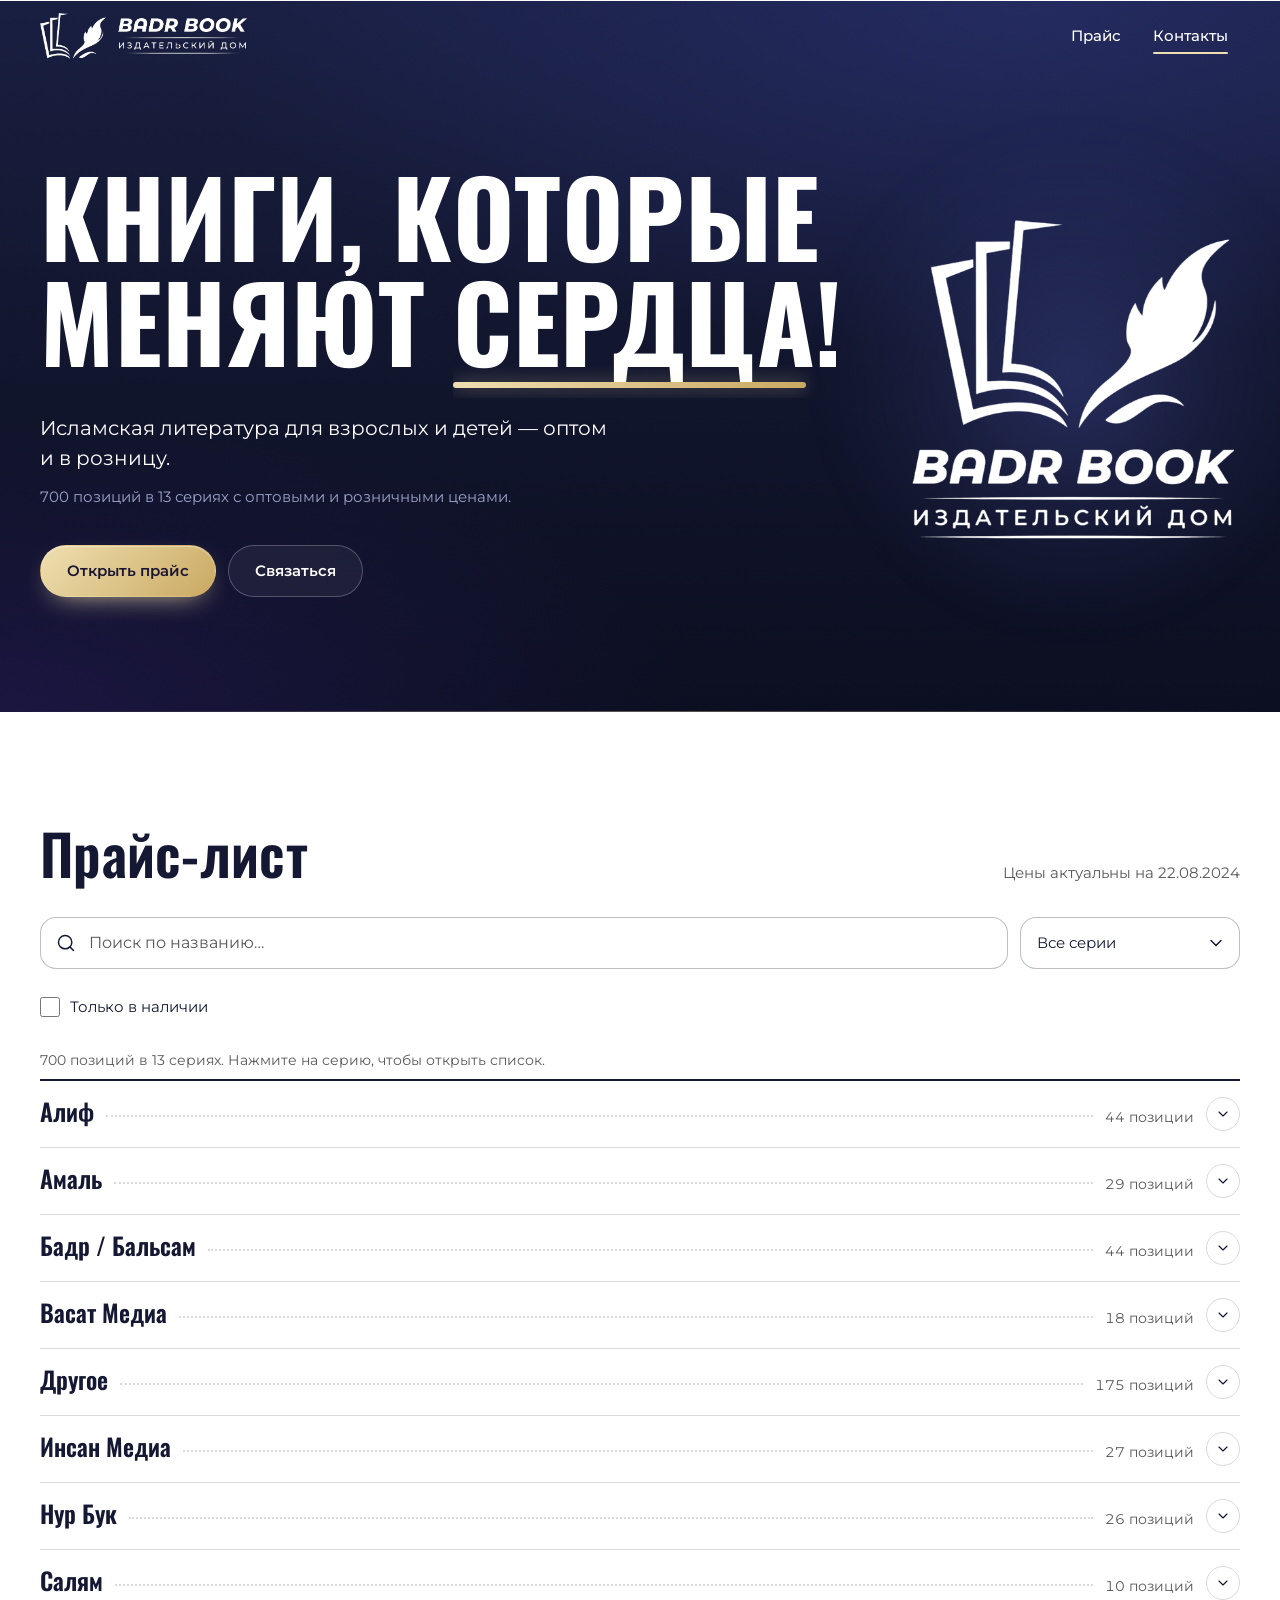
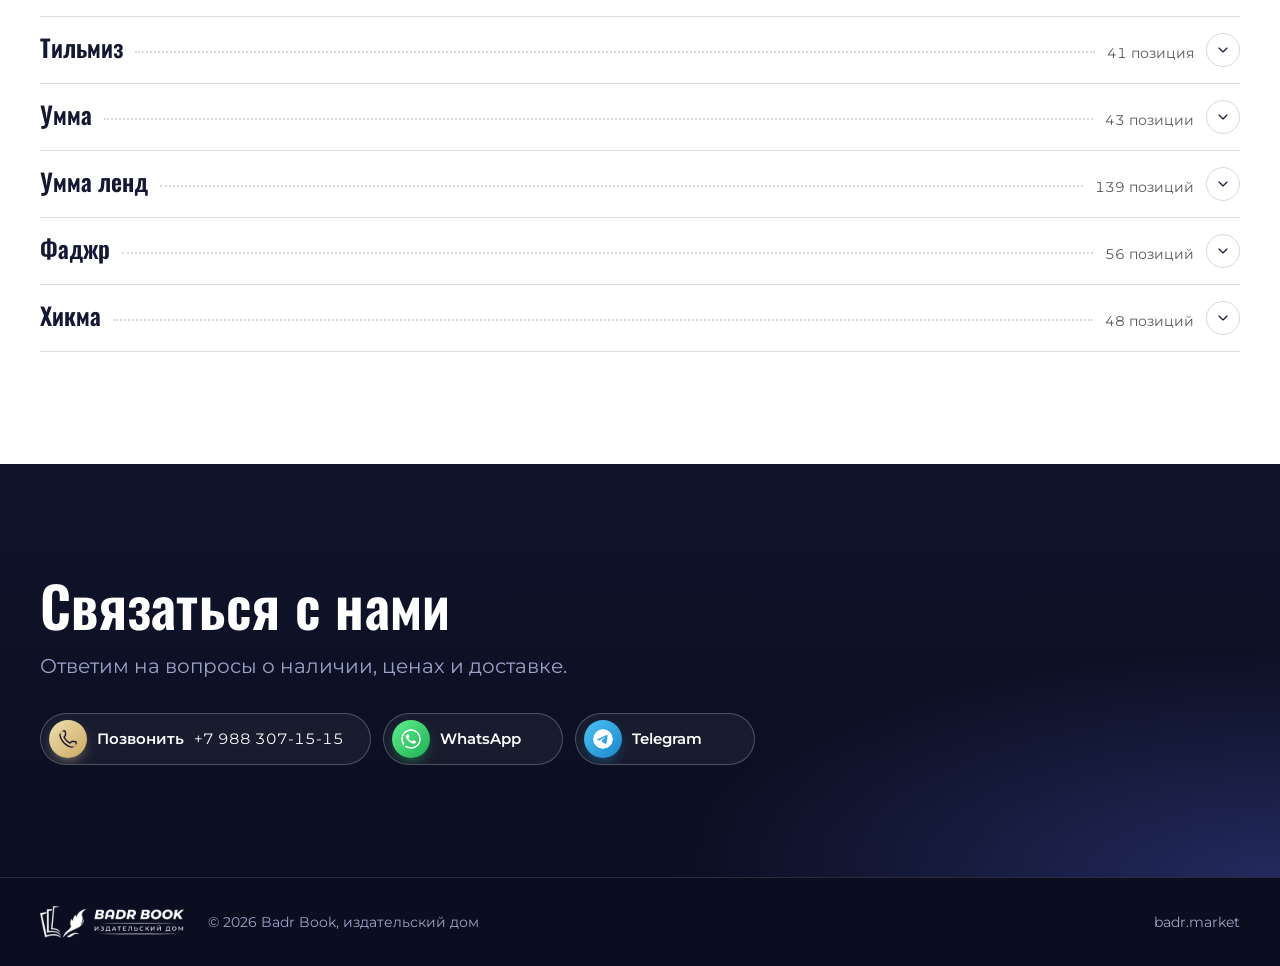
==== index.html @ 24044ba8 "deploy: 121c3778da2560c4e43d93a217ae464e6653de8f" ====
<!doctype html>
<html lang="ru">
<head>
  <meta charset="utf-8">
  <meta name="viewport" content="width=device-width, initial-scale=1, viewport-fit=cover">
  <title>Badr Book — издательский дом | Прайс опт и розница</title>
  <meta name="description" content="Исламская литература для взрослых и детей: более 700 книг и товаров. Актуальный прайс, опт и розница, связь в WhatsApp и Telegram.">
  <meta name="theme-color" content="#10142b">
  <link rel="canonical" href="https://badr.market/">

  <meta property="og:type" content="website">
  <meta property="og:url" content="https://badr.market/">
  <meta property="og:site_name" content="Badr Book">
  <meta property="og:title" content="Badr Book — книги, которые меняют сердца">
  <meta property="og:description" content="Актуальный прайс издательского дома: опт и розница, связь в WhatsApp и Telegram.">
  <meta property="og:image" content="https://badr.market/assets/og-image.png">
  <meta property="og:image:width" content="1200">
  <meta property="og:image:height" content="630">
  <meta property="og:locale" content="ru_RU">
  <meta name="twitter:card" content="summary_large_image">

  <link rel="icon" type="image/png" sizes="32x32" href="assets/favicon-32.png">
  <link rel="apple-touch-icon" href="assets/apple-touch-icon.png">

  <link rel="preconnect" href="https://fonts.googleapis.com">
  <link rel="preconnect" href="https://fonts.gstatic.com" crossorigin>
  <link rel="stylesheet" href="https://fonts.googleapis.com/css2?family=Montserrat:wght@400;500;600&family=Oswald:wght@600;700&display=swap">
  <link rel="stylesheet" href="css/style.css">
  <script>document.documentElement.classList.add("js")</script>

  <script type="application/ld+json">
  {
    "@context": "https://schema.org",
    "@type": "BookStore",
    "name": "Badr Book",
    "alternateName": "Бадр Бук",
    "description": "Издательский дом: исламская литература для взрослых и детей, опт и розница.",
    "url": "https://badr.market/",
    "logo": "https://badr.market/assets/icon-512.png",
    "image": "https://badr.market/assets/og-image.png"
  }
  </script>
</head>
<body>
<svg xmlns="http://www.w3.org/2000/svg" style="display:none">
<symbol id="i-arrow-up" viewBox="0 0 24 24" fill="none" stroke="currentColor" stroke-width="1.75" stroke-linecap="round" stroke-linejoin="round"><path d="m5 12 7-7 7 7"/><path d="M12 19V5"/></symbol>
<symbol id="i-chevron-down" viewBox="0 0 24 24" fill="none" stroke="currentColor" stroke-width="1.75" stroke-linecap="round" stroke-linejoin="round"><path d="m6 9 6 6 6-6"/></symbol>
<symbol id="i-circle-alert" viewBox="0 0 24 24" fill="none" stroke="currentColor" stroke-width="1.75" stroke-linecap="round" stroke-linejoin="round"><circle cx="12" cy="12" r="10"/><line x1="12" x2="12" y1="8" y2="12"/><line x1="12" x2="12.01" y1="16" y2="16"/></symbol>
<symbol id="i-download" viewBox="0 0 24 24" fill="none" stroke="currentColor" stroke-width="1.75" stroke-linecap="round" stroke-linejoin="round"><path d="M12 15V3"/><path d="M21 15v4a2 2 0 0 1-2 2H5a2 2 0 0 1-2-2v-4"/><path d="m7 10 5 5 5-5"/></symbol>
<symbol id="i-phone" viewBox="0 0 24 24" fill="none" stroke="currentColor" stroke-width="1.75" stroke-linecap="round" stroke-linejoin="round"><path d="M13.832 16.568a1 1 0 0 0 1.213-.303l.355-.465A2 2 0 0 1 17 15h3a2 2 0 0 1 2 2v3a2 2 0 0 1-2 2A18 18 0 0 1 2 4a2 2 0 0 1 2-2h3a2 2 0 0 1 2 2v3a2 2 0 0 1-.8 1.6l-.468.351a1 1 0 0 0-.292 1.233 14 14 0 0 0 6.392 6.384"/></symbol>
<symbol id="i-search" viewBox="0 0 24 24" fill="none" stroke="currentColor" stroke-width="1.75" stroke-linecap="round" stroke-linejoin="round"><path d="m21 21-4.34-4.34"/><circle cx="11" cy="11" r="8"/></symbol>
<symbol id="i-instagram" viewBox="0 0 24 24" fill="currentColor"><path d="M7.0301.084c-1.2768.0602-2.1487.264-2.911.5634-.7888.3075-1.4575.72-2.1228 1.3877-.6652.6677-1.075 1.3368-1.3802 2.127-.2954.7638-.4956 1.6365-.552 2.914-.0564 1.2775-.0689 1.6882-.0626 4.947.0062 3.2586.0206 3.6671.0825 4.9473.061 1.2765.264 2.1482.5635 2.9107.308.7889.72 1.4573 1.388 2.1228.6679.6655 1.3365 1.0743 2.1285 1.38.7632.295 1.6361.4961 2.9134.552 1.2773.056 1.6884.069 4.9462.0627 3.2578-.0062 3.668-.0207 4.9478-.0814 1.28-.0607 2.147-.2652 2.9098-.5633.7889-.3086 1.4578-.72 2.1228-1.3881.665-.6682 1.0745-1.3378 1.3795-2.1284.2957-.7632.4966-1.636.552-2.9124.056-1.2809.0692-1.6898.063-4.948-.0063-3.2583-.021-3.6668-.0817-4.9465-.0607-1.2797-.264-2.1487-.5633-2.9117-.3084-.7889-.72-1.4568-1.3876-2.1228C21.2982 1.33 20.628.9208 19.8378.6165 19.074.321 18.2017.1197 16.9244.0645 15.6471.0093 15.236-.005 11.977.0014 8.718.0076 8.31.0215 7.0301.0839m.1402 21.6932c-1.17-.0509-1.8053-.2453-2.2287-.408-.5606-.216-.96-.4771-1.3819-.895-.422-.4178-.6811-.8186-.9-1.378-.1644-.4234-.3624-1.058-.4171-2.228-.0595-1.2645-.072-1.6442-.079-4.848-.007-3.2037.0053-3.583.0607-4.848.05-1.169.2456-1.805.408-2.2282.216-.5613.4762-.96.895-1.3816.4188-.4217.8184-.6814 1.3783-.9003.423-.1651 1.0575-.3614 2.227-.4171 1.2655-.06 1.6447-.072 4.848-.079 3.2033-.007 3.5835.005 4.8495.0608 1.169.0508 1.8053.2445 2.228.408.5608.216.96.4754 1.3816.895.4217.4194.6816.8176.9005 1.3787.1653.4217.3617 1.056.4169 2.2263.0602 1.2655.0739 1.645.0796 4.848.0058 3.203-.0055 3.5834-.061 4.848-.051 1.17-.245 1.8055-.408 2.2294-.216.5604-.4763.96-.8954 1.3814-.419.4215-.8181.6811-1.3783.9-.4224.1649-1.0577.3617-2.2262.4174-1.2656.0595-1.6448.072-4.8493.079-3.2045.007-3.5825-.006-4.848-.0608M16.953 5.5864A1.44 1.44 0 1 0 18.39 4.144a1.44 1.44 0 0 0-1.437 1.4424M5.8385 12.012c.0067 3.4032 2.7706 6.1557 6.173 6.1493 3.4026-.0065 6.157-2.7701 6.1506-6.1733-.0065-3.4032-2.771-6.1565-6.174-6.1498-3.403.0067-6.156 2.771-6.1496 6.1738M8 12.0077a4 4 0 1 1 4.008 3.9921A3.9996 3.9996 0 0 1 8 12.0077"/></symbol>
<symbol id="i-telegram" viewBox="0 0 24 24" fill="currentColor"><path d="M11.944 0A12 12 0 0 0 0 12a12 12 0 0 0 12 12 12 12 0 0 0 12-12A12 12 0 0 0 12 0a12 12 0 0 0-.056 0zm4.962 7.224c.1-.002.321.023.465.14a.506.506 0 0 1 .171.325c.016.093.036.306.02.472-.18 1.898-.962 6.502-1.36 8.627-.168.9-.499 1.201-.82 1.23-.696.065-1.225-.46-1.9-.902-1.056-.693-1.653-1.124-2.678-1.8-1.185-.78-.417-1.21.258-1.91.177-.184 3.247-2.977 3.307-3.23.007-.032.014-.15-.056-.212s-.174-.041-.249-.024c-.106.024-1.793 1.14-5.061 3.345-.48.33-.913.49-1.302.48-.428-.008-1.252-.241-1.865-.44-.752-.245-1.349-.374-1.297-.789.027-.216.325-.437.893-.663 3.498-1.524 5.83-2.529 6.998-3.014 3.332-1.386 4.025-1.627 4.476-1.635z"/></symbol>
<symbol id="i-whatsapp" viewBox="0 0 24 24" fill="currentColor"><path d="M17.472 14.382c-.297-.149-1.758-.867-2.03-.967-.273-.099-.471-.148-.67.15-.197.297-.767.966-.94 1.164-.173.199-.347.223-.644.075-.297-.15-1.255-.463-2.39-1.475-.883-.788-1.48-1.761-1.653-2.059-.173-.297-.018-.458.13-.606.134-.133.298-.347.446-.52.149-.174.198-.298.298-.497.099-.198.05-.371-.025-.52-.075-.149-.669-1.612-.916-2.207-.242-.579-.487-.5-.669-.51-.173-.008-.371-.01-.57-.01-.198 0-.52.074-.792.372-.272.297-1.04 1.016-1.04 2.479 0 1.462 1.065 2.875 1.213 3.074.149.198 2.096 3.2 5.077 4.487.709.306 1.262.489 1.694.625.712.227 1.36.195 1.871.118.571-.085 1.758-.719 2.006-1.413.248-.694.248-1.289.173-1.413-.074-.124-.272-.198-.57-.347m-5.421 7.403h-.004a9.87 9.87 0 01-5.031-1.378l-.361-.214-3.741.982.998-3.648-.235-.374a9.86 9.86 0 01-1.51-5.26c.001-5.45 4.436-9.884 9.888-9.884 2.64 0 5.122 1.03 6.988 2.898a9.825 9.825 0 012.893 6.994c-.003 5.45-4.437 9.884-9.885 9.884m8.413-18.297A11.815 11.815 0 0012.05 0C5.495 0 .16 5.335.157 11.892c0 2.096.547 4.142 1.588 5.945L.057 24l6.305-1.654a11.882 11.882 0 005.683 1.448h.005c6.554 0 11.89-5.335 11.893-11.893a11.821 11.821 0 00-3.48-8.413Z"/></symbol>
<symbol id="i-x" viewBox="0 0 24 24" fill="none" stroke="currentColor" stroke-width="1.75" stroke-linecap="round" stroke-linejoin="round"><path d="M18 6 6 18"/><path d="m6 6 12 12"/></symbol>
</svg>

<a class="skip" href="#price">Перейти к прайсу</a>

<header class="topbar dark" id="top">
  <div class="wrap topbar-inner">
    <a class="brand" href="#top" aria-label="Badr Book, издательский дом — в начало страницы">
      <img src="assets/logo-header.png" alt="" width="180" height="40">
    </a>
    <nav class="nav" aria-label="Разделы">
      <a href="#price">Прайс</a>
      <a href="#about" data-about-link hidden>Об издательстве</a>
      <a href="#contacts">Контакты</a>
    </nav>
  </div>
</header>

<section class="hero dark">
  <div class="wrap hero-body">
    <div class="hero-text">
      <h1 class="h1-anim" aria-label="Книги, которые меняют сердца!"><span class="w" aria-hidden="true"><span>Книги,</span></span> <span class="w" aria-hidden="true"><span>которые</span></span> <span class="w" aria-hidden="true"><span>меняют</span></span> <span class="w" aria-hidden="true"><span class="accent">сердца!</span></span></h1>
      <p class="lead">Исламская литература для взрослых и&nbsp;детей&nbsp;— оптом и&nbsp;в&nbsp;розницу.</p>
      <p class="hero-stat" id="hero-stat">701 позиция в&nbsp;13 сериях с&nbsp;оптовыми и&nbsp;розничными ценами.</p>
      <div class="actions">
        <a class="btn btn-primary" href="#price">Открыть прайс</a>
        <a class="btn btn-secondary" href="#contacts">Связаться</a>
      </div>
    </div>
    <div class="hero-art">
      <img class="hero-logo" src="assets/logo.png" alt="Badr Book, издательский дом" width="490" height="484">
    </div>
  </div>
</section>

<main>
  <section class="sec light price" id="price" aria-labelledby="price-title">
    <div class="wrap">
      <div class="price-head">
        <h2 id="price-title">Прайс-лист</h2>
        <p class="price-date" id="price-date" hidden></p>
      </div>

        <div class="toolbar-main">
          <label class="search">
            <svg class="i" aria-hidden="true"><use href="#i-search"/></svg>
            <input type="search" id="q" placeholder="Поиск по названию…" autocomplete="off" aria-label="Поиск по названию">
            <button type="button" class="icon-btn search-clear" id="q-clear" aria-label="Очистить поиск" hidden>
              <svg class="i" aria-hidden="true"><use href="#i-x"/></svg>
            </button>
          </label>
          <div class="select">
            <select id="series" aria-label="Серия">
              <option value="">Все серии</option>
            </select>
            <svg class="i" aria-hidden="true"><use href="#i-chevron-down"/></svg>
          </div>
        </div>
        <div class="toolbar-extra">
          <label class="check">
            <input type="checkbox" id="instock">
            <span>Только в&nbsp;наличии</span>
          </label>
          <div class="tools">
            <a class="btn btn-ghost" id="dl" hidden>
              <svg class="i" aria-hidden="true"><use href="#i-download"/></svg>Скачать Excel
            </a>
          </div>
        </div>

      <p class="status" id="status" role="status" aria-live="polite">Загружаем прайс…</p>
      <div class="notice" id="notice" hidden>
        <svg class="i" aria-hidden="true"><use href="#i-circle-alert"/></svg>
        <span id="notice-text"></span>
      </div>

      <div class="groups" id="groups" aria-busy="true">
        <div class="skel"></div><div class="skel"></div><div class="skel"></div>
        <div class="skel"></div><div class="skel"></div><div class="skel"></div>
      </div>

      <div class="empty" id="empty" hidden>
        <p id="empty-text"></p>
        <button type="button" class="btn btn-secondary" id="reset">Сбросить поиск</button>
      </div>

      <div class="terms" id="terms" hidden>
        <h3>Условия опта</h3>
        <div class="prose" id="terms-text"></div>
      </div>
    </div>
  </section>

  <section class="sec light about" id="about" aria-labelledby="about-title" hidden>
    <div class="wrap">
      <h2 id="about-title" data-reveal>Об издательстве</h2>
      <div class="prose" id="about-text"></div>
    </div>
  </section>

  <section class="sec dark contacts" id="contacts" aria-labelledby="contacts-title">
    <div class="wrap">
      <h2 id="contacts-title" data-reveal>Связаться с&nbsp;нами</h2>
      <p class="lead" data-reveal>Ответим на&nbsp;вопросы о&nbsp;наличии, ценах и&nbsp;доставке.</p>
      <div class="contact-row" id="contact-main" data-reveal>
        <a class="btn btn-secondary btn-contact" data-contact="phone" hidden>
          <svg class="i" aria-hidden="true"><use href="#i-phone"/></svg><span>Позвонить</span><span class="contact-value" data-contact-value></span>
        </a>
        <a class="btn btn-secondary btn-contact btn-wa" data-contact="whatsapp" target="_blank" rel="noopener" hidden>
          <svg class="i" aria-hidden="true"><use href="#i-whatsapp"/></svg><span>WhatsApp</span>
        </a>
        <a class="btn btn-secondary btn-contact btn-tg" data-contact="telegram" target="_blank" rel="noopener" hidden>
          <svg class="i" aria-hidden="true"><use href="#i-telegram"/></svg><span>Telegram</span>
        </a>
      </div>
      <div class="social" id="contact-social" hidden>
        <h3>Новинки и&nbsp;новости</h3>
        <div class="contact-row">
          <a class="btn btn-secondary btn-contact btn-tg" data-contact="telegramChannel" target="_blank" rel="noopener" hidden>
            <svg class="i" aria-hidden="true"><use href="#i-telegram"/></svg><span>Telegram-канал</span>
          </a>
          <a class="btn btn-secondary btn-contact btn-ig" data-contact="instagram" target="_blank" rel="noopener" hidden>
            <svg class="i" aria-hidden="true"><use href="#i-instagram"/></svg><span>Instagram</span>
          </a>
        </div>
      </div>
      <p class="contacts-empty" id="contacts-empty" hidden>Контакты появятся здесь в&nbsp;ближайшее время.</p>
    </div>
  </section>
</main>

<footer class="foot dark">
  <div class="wrap foot-inner">
    <img src="assets/logo-header.png" alt="" width="144" height="32">
    <p>© <span id="year">2026</span> Badr Book, издательский дом</p>
    <p><a href="https://badr.market/">badr.market</a></p>
  </div>
</footer>

<nav class="dock" id="dock" aria-label="Быстрая связь" hidden>
  <a data-contact="phone" hidden><svg class="i" aria-hidden="true"><use href="#i-phone"/></svg><span>Позвонить</span></a>
  <a data-contact="whatsapp" target="_blank" rel="noopener" hidden><svg class="i" aria-hidden="true"><use href="#i-whatsapp"/></svg><span>WhatsApp</span></a>
  <a data-contact="telegram" target="_blank" rel="noopener" hidden><svg class="i" aria-hidden="true"><use href="#i-telegram"/></svg><span>Telegram</span></a>
</nav>

<button type="button" class="icon-btn to-top" id="to-top" aria-label="Наверх" hidden>
  <svg class="i" aria-hidden="true"><use href="#i-arrow-up"/></svg>
</button>

<script src="js/config.js"></script>
<script src="data/prices.js"></script>
<script src="js/app.js"></script>
</body>
</html>
---- css/style.css ----
:root {
  --black: #000;
  --white: #fff;
  /* Night sky of the «badr» (full moon): deep indigo instead of flat black, moonlight gold as accent */
  --night: #10142b;
  --night-2: #181e40;
  --night-3: #0b0e20;
  --ink: #141833;
  --moon: #efdfb0;
  --moon-2: #caa962;
  --haze: #9ba2c8;
  --paper-2: #f2f2f2;
  --line: #dadada;
  --line-dark: #333;
  --muted: #595959;
  --muted-dark: #a6a6a6;
  --wa: #25d366;
  --tg: #229ed9;
  --ig: #e4405f;

  --font-display: "Oswald", "Arial Narrow", sans-serif;
  --font-text: "Montserrat", "Segoe UI", Arial, sans-serif;

  --wrap: 1200px;
  --gutter: 24px;
  --radius: 2px;
  --dock-h: 0px;
  --head-h: 72px;
  --speed: 150ms;
  --ease: cubic-bezier(.2, .7, .2, 1);
}

@media (max-width: 640px) {
  :root { --gutter: 16px; }
}

*, *::before, *::after { box-sizing: border-box; }

html {
  -webkit-text-size-adjust: 100%;
  scroll-padding-top: calc(var(--head-h) + 16px);
}

@media (prefers-reduced-motion: no-preference) {
  html { scroll-behavior: smooth; }
}

body {
  margin: 0;
  background: var(--white);
  color: var(--black);
  font: 400 16px/1.6 var(--font-text);
  padding-bottom: var(--dock-h);
  overflow-x: hidden;
}

img { display: block; max-width: 100%; height: auto; }
a { color: inherit; }
button, input, select { font: inherit; color: inherit; }
[hidden] { display: none !important; }

.i { width: 20px; height: 20px; flex: none; }

.sr-only {
  position: absolute;
  width: 1px;
  height: 1px;
  overflow: hidden;
  clip-path: inset(50%);
  white-space: nowrap;
}

.wrap {
  max-width: calc(var(--wrap) + var(--gutter) * 2);
  margin: 0 auto;
  padding: 0 var(--gutter);
}

.dark  { --bg: var(--night); --fg: var(--white); --soft: var(--haze);  --rule: rgba(255, 255, 255, 0.12);
         --accent: var(--moon); --accent-2: var(--moon-2); --on-accent: #1b1732; background: var(--bg); color: var(--fg); }
.light { --bg: var(--white); --fg: var(--ink);   --soft: var(--muted); --rule: var(--line);
         --accent: #232a5e;     --accent-2: var(--night); --on-accent: var(--white); background: var(--bg); color: var(--fg); }

:focus-visible {
  outline: 2px solid var(--fg, var(--black));
  outline-offset: 3px;
}

.skip {
  position: absolute;
  left: 16px;
  top: -100px;
  z-index: 100;
  padding: 12px 16px;
  background: var(--white);
  color: var(--black);
  font-weight: 600;
}
.skip:focus { top: 16px; }

/* Headings */

h1, h2 {
  font-family: var(--font-display);
  margin: 0;
}

h2 {
  font-weight: 600;
  font-size: clamp(34px, 5vw, 56px);
  line-height: 1.05;
  letter-spacing: 0.005em;
}

h3 {
  font: 600 20px/1.3 var(--font-text);
  margin: 0;
}

.lead {
  font-size: clamp(17px, 1.6vw, 20px);
  line-height: 1.5;
  max-width: 34em;
  margin: 0;
}

.prose { max-width: 42em; }
.prose p { margin: 0 0 1em; }
.prose p:last-child { margin-bottom: 0; }

/* Buttons: pills. Primary glows like moonlight, secondary is frosted glass. */

.btn {
  --glow: var(--accent);
  display: inline-flex;
  align-items: center;
  justify-content: center;
  gap: 10px;
  min-height: 52px;
  padding: 0 26px;
  border: 1px solid transparent;
  border-radius: 999px;
  font: 600 15px/1.2 var(--font-text);
  text-decoration: none;
  cursor: pointer;
  position: relative;
  isolation: isolate;
  overflow: hidden;
  transition: background-color 250ms, color 250ms, border-color 250ms,
    transform 250ms var(--ease), box-shadow 300ms var(--ease);
  -webkit-tap-highlight-color: transparent;
}
/* A streak of light that crosses the button on hover */
.btn::before {
  content: "";
  position: absolute;
  inset: -2px auto -2px 0;
  width: 60%;
  z-index: -1;
  background: linear-gradient(100deg, transparent, rgba(255, 255, 255, 0.45), transparent);
  transform: translateX(-120%) skewX(-18deg);
  pointer-events: none;
}
.btn .i { transition: transform 300ms var(--ease); }
.btn:active { transform: scale(0.97); }

.btn-primary {
  background: linear-gradient(135deg, var(--accent) 0%, var(--accent-2) 100%);
  color: var(--on-accent);
  box-shadow: inset 0 1px 0 rgba(255, 255, 255, 0.35), 0 10px 28px -14px var(--glow);
}
.btn-secondary {
  background: color-mix(in srgb, var(--fg) 5%, transparent);
  border-color: color-mix(in srgb, var(--fg) 24%, transparent);
  color: var(--fg);
  -webkit-backdrop-filter: blur(8px);
  backdrop-filter: blur(8px);
}
.btn-secondary::before { background: linear-gradient(100deg, transparent, color-mix(in srgb, var(--fg) 14%, transparent), transparent); }
.btn-ghost {
  background: transparent;
  color: var(--fg);
  min-height: 44px;
  padding: 0 14px 0 8px;
}
.btn-ghost::before { display: none; }
/* Ghost buttons carry their icon on a small tinted tile */
.btn-ghost .i {
  width: 32px;
  height: 32px;
  padding: 7px;
  border-radius: 10px;
  background: color-mix(in srgb, var(--accent) 10%, transparent);
  color: var(--accent);
}

@media (hover: hover) {
  .btn:hover { transform: translateY(-2px); }
  .btn:hover::before { transform: translateX(260%) skewX(-18deg); transition: transform 750ms var(--ease); }
  .btn:hover .i { transform: scale(1.1) rotate(-4deg); }
  .btn-primary:hover { box-shadow: inset 0 1px 0 rgba(255, 255, 255, 0.35), 0 14px 36px -12px var(--glow); }
  .btn-secondary:hover {
    background: color-mix(in srgb, var(--fg) 10%, transparent);
    border-color: color-mix(in srgb, var(--fg) 50%, transparent);
  }
  .btn-ghost:hover { background: color-mix(in srgb, var(--fg) 6%, transparent); }
  .btn-ghost:hover .i { transform: none; background: var(--accent); color: var(--on-accent); }
}
.btn-secondary:active { background: color-mix(in srgb, var(--fg) 14%, transparent); }

/* Messenger buttons: the icon sits on a round chip in the service's colour */
.btn-contact { padding-left: 8px; justify-content: flex-start; }
.btn-contact .i {
  width: 38px;
  height: 38px;
  padding: 9px;
  border-radius: 50%;
  background: linear-gradient(135deg, var(--accent), var(--accent-2));
  color: var(--on-accent);
  box-shadow: 0 6px 16px -8px var(--glow);
}
.btn-wa { --glow: var(--wa); }
.btn-tg { --glow: var(--tg); }
.btn-ig { --glow: var(--ig); }
.btn-contact.btn-wa .i { background: linear-gradient(135deg, #5ef08d, #1faf54); color: #fff; }
.btn-contact.btn-tg .i { background: linear-gradient(135deg, #4cc3f5, #1c86c8); color: #fff; }
.btn-contact.btn-ig .i { background: linear-gradient(45deg, #f9a93b, #e4405f 45%, #a23ccf); color: #fff; }
@media (hover: hover) {
  .btn-contact:hover { box-shadow: 0 14px 34px -16px var(--glow); }
  .btn-contact.btn-wa:hover { border-color: var(--wa); }
  .btn-contact.btn-tg:hover { border-color: var(--tg); }
  .btn-contact.btn-ig:hover { border-color: var(--ig); }
}

.btn:disabled, .btn[aria-disabled="true"] { opacity: 0.4; cursor: not-allowed; }

.icon-btn {
  display: inline-grid;
  place-items: center;
  width: 44px;
  height: 44px;
  padding: 0;
  border: 1px solid color-mix(in srgb, var(--fg) 20%, transparent);
  border-radius: 14px;
  background: color-mix(in srgb, var(--fg) 4%, transparent);
  color: var(--fg);
  cursor: pointer;
  transition: background-color var(--speed), color var(--speed), border-color var(--speed), transform 200ms var(--ease);
  -webkit-tap-highlight-color: transparent;
}
@media (hover: hover) {
  .icon-btn:hover { background: var(--accent); border-color: var(--accent); color: var(--on-accent); transform: scale(1.06); }
}
.icon-btn:active { background: var(--accent); color: var(--on-accent); transform: scale(0.92); }

@media (prefers-reduced-motion: reduce) {
  *, *::before, *::after { transition: none !important; animation: none !important; }
}

/* Hero: deep indigo with a soft, edgeless light behind the logo and a fine film grain */

.hero {
  position: relative;
  isolation: isolate;
  overflow: hidden;
  margin-top: calc(var(--head-h) * -1);
  padding-top: var(--head-h);
  background:
    radial-gradient(120% 90% at 80% 0%, #232a5e 0%, transparent 55%),
    radial-gradient(90% 70% at 0% 100%, #1a1540 0%, transparent 60%),
    linear-gradient(180deg, var(--night-2) 0%, var(--night) 55%, var(--night-3) 100%);
}
.hero::before {
  content: "";
  position: absolute;
  inset: 0;
  z-index: -1;
  background: url("data:image/svg+xml,%3Csvg xmlns='http://www.w3.org/2000/svg' width='160' height='160'%3E%3Cfilter id='n'%3E%3CfeTurbulence type='fractalNoise' baseFrequency='.9' numOctaves='2' stitchTiles='stitch'/%3E%3C/filter%3E%3Crect width='100%25' height='100%25' filter='url(%23n)'/%3E%3C/svg%3E");
  opacity: 0.06;
  mix-blend-mode: overlay;
}
.hero::after {
  content: "";
  position: absolute;
  inset: auto 0 0;
  height: 1px;
  background: linear-gradient(90deg, transparent, rgba(239, 223, 176, 0.35), transparent);
}

.hero-art {
  position: relative;
  display: grid;
  place-items: center;
}
.hero-art::before {
  content: "";
  position: absolute;
  z-index: -1;
  width: 150%;
  aspect-ratio: 1;
  border-radius: 50%;
  background: radial-gradient(closest-side, rgba(92, 104, 210, 0.30), rgba(92, 104, 210, 0.10) 55%, transparent);
  filter: blur(20px);
  animation: glow-in 1600ms var(--ease) 100ms both;
}

/* Top bar */

.topbar {
  position: sticky;
  top: 0;
  z-index: 25;
  border-bottom: 1px solid transparent;
  transition: background-color 300ms, border-color 300ms, box-shadow 300ms;
  animation: drop-in 700ms var(--ease) both;
}
.topbar:not(.is-scrolled) { background: transparent; }
.topbar.is-scrolled {
  background: rgba(16, 20, 43, 0.93);
  -webkit-backdrop-filter: blur(14px) saturate(140%);
  backdrop-filter: blur(14px) saturate(140%);
  border-bottom-color: rgba(255, 255, 255, 0.08);
  box-shadow: 0 10px 30px -18px rgba(3, 5, 20, 0.9);
}

.topbar-inner {
  display: flex;
  align-items: center;
  justify-content: space-between;
  gap: 24px;
  height: var(--head-h);
}

.brand { display: block; padding: 4px 0; }
.brand img {
  width: auto;
  height: 46px;
  transition: transform 400ms var(--ease), opacity 250ms;
}
@media (hover: hover) {
  .brand:hover img { transform: scale(1.04); opacity: 0.85; }
}

.nav { display: flex; gap: 8px; margin-left: auto; }
.nav a {
  position: relative;
  padding: 10px 12px;
  font-weight: 500;
  font-size: 15px;
  text-decoration: none;
  animation: fade-up 600ms var(--ease) both;
}
.nav a:nth-child(1) { animation-delay: 150ms; }
.nav a:nth-child(2) { animation-delay: 220ms; }
.nav a:nth-child(3) { animation-delay: 290ms; }
.nav a:nth-child(4) { animation-delay: 360ms; }
.nav a::after {
  content: "";
  position: absolute;
  left: 12px;
  right: 12px;
  bottom: 4px;
  height: 2px;
  border-radius: 2px;
  background: var(--accent);
  transform: scaleX(0);
  transform-origin: right;
  transition: transform 350ms var(--ease);
}
@media (hover: hover) {
  .nav a:hover::after { transform: scaleX(1); transform-origin: left; }
}
.nav a.is-active::after { transform: scaleX(1); }

@media (max-width: 767px) {
  :root { --head-h: 60px; }
  .nav { display: none; }
  .brand img { height: 34px; }
}

/* Hero */

.hero-text > * { animation: fade-up 800ms var(--ease) both; }
.hero-text > :nth-child(1) { animation-delay: 150ms; }
.hero-text > :nth-child(2) { animation-delay: 300ms; }
.hero-text > :nth-child(3) { animation-delay: 400ms; }
.hero-text > :nth-child(4) { animation-delay: 500ms; }
.hero-logo { animation: logo-in 1100ms var(--ease) 200ms both; }

/* Headline: words rise out of a mask one by one, then «сердца!» gets underlined */
.hero-text > .h1-anim { animation: none; }
.h1-anim .w {
  display: inline-block;
  overflow: hidden;
  vertical-align: top;
  padding-bottom: 0.08em;
  margin-bottom: -0.08em;
}
.h1-anim .w > span {
  display: inline-block;
  animation: word-rise 900ms var(--ease) both;
}
.h1-anim .w:nth-child(1) > span { animation-delay: 150ms; }
.h1-anim .w:nth-child(2) > span { animation-delay: 260ms; }
.h1-anim .w:nth-child(3) > span { animation-delay: 370ms; }
.h1-anim .w:nth-child(4) > span { animation-delay: 480ms; }
.h1-anim .accent { position: relative; }
/* Extra room under the last word so the underline clears the tails of «Д» and «Ц» */
.h1-anim .w:last-child { padding-bottom: 0.24em; margin-bottom: -0.24em; }
.h1-anim .accent::after {
  content: "";
  position: absolute;
  left: 0;
  right: 0.35em;
  bottom: -0.15em;
  height: 0.06em;
  border-radius: 0.04em;
  background: linear-gradient(90deg, var(--moon), var(--moon-2));
  box-shadow: 0 0 18px rgba(239, 223, 176, 0.45);
  transform-origin: left;
  animation: underline-draw 800ms var(--ease) 1500ms both;
}

.hero-body {
  display: grid;
  grid-template-columns: minmax(0, 1fr) auto;
  align-items: center;
  gap: 48px;
  padding-top: clamp(32px, 7vw, 96px);
  padding-bottom: clamp(56px, 9vw, 128px);
}

h1 {
  font-weight: 700;
  font-size: clamp(44px, 8.2vw, 108px);
  line-height: 1;
  text-transform: uppercase;
  letter-spacing: 0.005em;
  max-width: 9.5em;
  margin-bottom: 40px;
}

.hero-stat {
  margin: 12px 0 0;
  color: var(--soft);
  font-size: 15px;
}

.actions {
  display: flex;
  flex-wrap: wrap;
  gap: 12px;
  margin-top: 36px;
}

.hero-logo { width: clamp(200px, 26vw, 340px); filter: drop-shadow(0 8px 30px rgba(10, 12, 40, 0.6)); }

@media (max-width: 767px) {
  .hero-body {
    grid-template-columns: 1fr;
    gap: 24px;
  }
  .hero-art { display: none; }
  .actions .btn { flex: 1 1 auto; }
}

/* Sections */

.sec { padding: clamp(64px, 9vw, 112px) 0; }
.sec + .sec.light { border-top: 1px solid var(--line); }

.terms {
  margin-top: 56px;
  padding: 28px 32px;
  background: var(--paper-2);
}
.terms h3 { margin-bottom: 12px; }

@media (max-width: 767px) {
  .terms { padding: 20px; }
}

/* Price list */

.price-head {
  display: flex;
  flex-wrap: wrap;
  align-items: baseline;
  justify-content: space-between;
  gap: 8px 24px;
}

.price-date { margin: 0; color: var(--soft); font-size: 15px; }

.toolbar-main {
  display: flex;
  gap: 12px;
  margin-top: 20px;
  padding: 12px 0;
  background: var(--bg);
}

@media (min-width: 768px) {
  .toolbar-main {
    position: sticky;
    top: var(--head-h);
    z-index: 5;
  }
}

.search {
  position: relative;
  flex: 1 1 auto;
  display: flex;
  align-items: center;
}
.search > .i {
  position: absolute;
  left: 16px;
  pointer-events: none;
}
.search input {
  width: 100%;
  min-height: 52px;
  padding: 0 52px 0 48px;
  border: 1px solid color-mix(in srgb, var(--fg) 28%, transparent);
  border-radius: 16px;
  background: var(--bg);
  font-size: 16px;
}
.search input::placeholder { color: var(--soft); opacity: 1; }
.search input::-webkit-search-cancel-button { display: none; }
.search input:focus-visible { outline-offset: 0; }
.search-clear {
  position: absolute;
  right: 4px;
  border-color: transparent;
}

.select { position: relative; flex: 0 0 220px; }
.select select {
  appearance: none;
  width: 100%;
  min-height: 52px;
  padding: 0 44px 0 16px;
  border: 1px solid color-mix(in srgb, var(--fg) 28%, transparent);
  border-radius: 16px;
  background: var(--bg);
  font-size: 15px;
  cursor: pointer;
}
.select select:focus-visible { outline-offset: 0; }
.select .i {
  position: absolute;
  right: 14px;
  top: 50%;
  translate: 0 -50%;
  pointer-events: none;
}

.toolbar-extra {
  display: flex;
  flex-wrap: wrap;
  align-items: center;
  justify-content: space-between;
  gap: 8px 16px;
  padding-top: 4px;
}

.check {
  display: inline-flex;
  align-items: center;
  gap: 10px;
  min-height: 44px;
  cursor: pointer;
  font-size: 15px;
}
.check input {
  width: 20px;
  height: 20px;
  margin: 0;
  accent-color: var(--accent);
  cursor: pointer;
}

.tools { display: flex; gap: 4px; }

.status {
  margin: 20px 0 8px;
  color: var(--soft);
  font-size: 14px;
}

.notice {
  display: flex;
  gap: 12px;
  align-items: flex-start;
  margin: 12px 0;
  padding: 14px 16px;
  border: 1px solid var(--rule);
  border-radius: 14px;
  background: var(--paper-2);
  font-size: 15px;
}
.notice .i { margin-top: 2px; }

@media (max-width: 767px) {
  .toolbar-main { flex-wrap: wrap; gap: 8px; }
  .select { flex: 1 1 100%; }
}

/* Series — styled like a book's table of contents */

.groups { border-top: 2px solid var(--fg); }

/* Keeps the series title clear of the sticky search bar when jumping to #slug. */
.group { border-bottom: 1px solid var(--rule); scroll-margin-top: calc(var(--head-h) + 92px); }
@media (max-width: 767px) {
  .group { scroll-margin-top: calc(var(--head-h) + 16px); }
}

.group-title { margin: 0; font: inherit; }

.group-toggle {
  display: flex;
  align-items: baseline;
  gap: 12px;
  width: 100%;
  min-height: 64px;
  padding: 16px 0;
  border: 0;
  background: none;
  text-align: left;
  cursor: pointer;
}

.g-name {
  font: 600 clamp(20px, 2.4vw, 24px)/1.2 var(--font-display);
}

.g-dots {
  flex: 1 1 auto;
  min-width: 24px;
  border-bottom: 2px dotted var(--line);
  translate: 0 -5px;
}

.g-count {
  font-size: 14px;
  color: var(--soft);
  white-space: nowrap;
  font-variant-numeric: tabular-nums;
}

.group-toggle .i {
  align-self: center;
  width: 34px;
  height: 34px;
  padding: 8px;
  border-radius: 50%;
  border: 1px solid var(--rule);
  transition: rotate 300ms var(--ease), background-color 200ms, color 200ms, border-color 200ms;
}
.group-toggle[aria-expanded="true"] .i { background: var(--accent); border-color: var(--accent); color: var(--on-accent); }
.group-toggle[aria-expanded="true"] .i { rotate: 180deg; }

@media (hover: hover) {
  .group-toggle:hover .g-name { text-decoration: underline; text-underline-offset: 6px; text-decoration-thickness: 1px; }
}

.group-body { padding-bottom: 24px; animation: open-down 350ms var(--ease); }
.group-toggle .g-name { transition: letter-spacing 300ms var(--ease); }
@media (hover: hover) {
  .group-toggle:hover .g-name { letter-spacing: 0.02em; }
}

.ptable {
  width: 100%;
  border-collapse: collapse;
  font-size: 15px;
  line-height: 1.4;
}

.ptable th {
  padding: 8px 12px 8px 0;
  border-bottom: 1px solid var(--fg);
  font-size: 13px;
  font-weight: 500;
  color: var(--soft);
  text-align: left;
}
.ptable th.num, .ptable td.num { text-align: right; }
.ptable th:last-child, .ptable td:last-child { padding-right: 0; }

.ptable td {
  padding: 10px 12px 10px 0;
  border-bottom: 1px solid var(--line);
  vertical-align: middle;
}
.ptable tr:last-child td { border-bottom: 0; }

.c-name { width: auto; }
.c-opt, .c-ret {
  width: 110px;
  white-space: nowrap;
  font-variant-numeric: tabular-nums;
}
.c-opt { font-weight: 600; }
.c-ret { color: var(--soft); }

.ptable tbody tr.is-filtered { display: none; }
.group.is-filtered { display: none; }

@media (hover: hover) {
  .ptable tbody tr { transition: background-color 200ms; }
  .ptable tbody tr:hover { background: var(--paper-2); }
}

.badge {
  display: inline-block;
  margin-left: 8px;
  padding: 3px 7px;
  border: 1px solid var(--fg);
  border-radius: 999px;
  font-size: 12px;
  font-weight: 600;
  line-height: 1.2;
  vertical-align: 1px;
  white-space: nowrap;
}
.badge-new { border-color: transparent; background: linear-gradient(135deg, var(--accent), var(--accent-2)); color: var(--on-accent); }
.badge-out { border-color: var(--muted); color: var(--muted); }

tr.is-out .c-name .name,
tr.is-out .c-opt { color: var(--muted); font-weight: 400; }

@media screen and (max-width: 767px) {
  .ptable thead { display: none; }
  .ptable, .ptable tbody { display: block; }
  .ptable tbody tr {
    display: grid;
    grid-template-columns: auto minmax(0, 1fr);
    grid-template-areas:
      "name name"
      "opt  ret";
    align-items: center;
    column-gap: 12px;
    row-gap: 6px;
    padding: 14px 0;
    border-bottom: 1px solid var(--line);
  }
  .ptable tbody tr.is-filtered { display: none; }
  .ptable tbody tr:last-child { border-bottom: 0; }
  .ptable td { padding: 0; border: 0; width: auto; }
  .c-name { grid-area: name; }
  .c-opt { grid-area: opt; text-align: left !important; }
  .c-ret { grid-area: ret; text-align: left !important; }
  .c-opt::before, .c-ret::before {
    content: attr(data-label) "\00a0";
    font-weight: 400;
    color: var(--soft);
    font-size: 13px;
  }
}

.skel {
  animation: pulse 1.2s ease-in-out infinite alternate;
  height: 64px;
  border-bottom: 1px solid var(--line);
  background: linear-gradient(90deg, var(--paper-2) 0 30%, transparent 30%) no-repeat 0 50% / 100% 22px;
}

.empty { padding: 40px 0; }
.empty p { margin: 0 0 16px; font-size: 17px; }

/* About */

.about .prose { margin-top: 32px; font-size: 17px; }

/* Contacts */

.contacts {
  background:
    radial-gradient(80% 90% at 100% 100%, #232a5e 0%, transparent 60%),
    linear-gradient(180deg, var(--night) 0%, var(--night-3) 100%);
}
.contacts .lead { margin-top: 16px; color: var(--soft); }

.contact-row {
  display: flex;
  flex-wrap: wrap;
  gap: 12px;
  margin-top: 32px;
}

.btn-contact { min-width: 180px; }
.contact-value { font-weight: 400; font-variant-numeric: tabular-nums; }

.social { margin-top: 56px; padding-top: 28px; border-top: 1px solid var(--rule); }
.social .contact-row { margin-top: 16px; }

.contacts-empty { margin-top: 32px; color: var(--soft); }

@media (max-width: 640px) {
  .contact-row .btn { flex: 1 1 100%; justify-content: flex-start; }
}

/* Footer */

.foot { --bg: var(--night-3); border-top: 1px solid var(--rule); }
.foot-inner {
  display: flex;
  flex-wrap: wrap;
  align-items: center;
  gap: 12px 24px;
  padding-top: 28px;
  padding-bottom: 28px;
  font-size: 14px;
  color: var(--soft);
}
.foot-inner p { margin: 0; }
.foot-inner p:last-child { margin-left: auto; }
.foot-inner a { text-decoration: none; }
@media (hover: hover) {
  .foot-inner a:hover { text-decoration: underline; }
}

/* Mobile contact dock */

.dock {
  animation: slide-up 450ms var(--ease);
  position: fixed;
  inset: auto 0 0 0;
  z-index: 20;
  display: grid;
  grid-auto-flow: column;
  grid-auto-columns: 1fr;
  background: rgba(16, 20, 43, 0.9);
  -webkit-backdrop-filter: blur(14px);
  backdrop-filter: blur(14px);
  color: var(--white);
  border-top: 1px solid rgba(255, 255, 255, 0.1);
  padding-bottom: env(safe-area-inset-bottom);
}
.dock a {
  display: flex;
  flex-direction: column;
  align-items: center;
  justify-content: center;
  gap: 4px;
  min-height: 60px;
  font-size: 12px;
  font-weight: 500;
  text-decoration: none;
}
.dock a + a { border-left: 1px solid rgba(255, 255, 255, 0.08); }
.dock a:active { background: rgba(255, 255, 255, 0.08); }
.dock .i { width: 30px; height: 30px; padding: 6px; border-radius: 50%; background: linear-gradient(135deg, var(--moon), var(--moon-2)); color: #1b1732; }
.dock [data-contact="whatsapp"] .i { background: linear-gradient(135deg, #5ef08d, #1faf54); color: #fff; }
.dock [data-contact="telegram"] .i { background: linear-gradient(135deg, #4cc3f5, #1c86c8); color: #fff; }
@media (min-width: 768px) {
  .dock { display: none !important; }
}

/* Floating helpers */

.to-top {
  position: fixed;
  right: 16px;
  bottom: calc(var(--dock-h) + 16px);
  z-index: 15;
  --fg: var(--white);
  --accent: var(--moon);
  --on-accent: #1b1732;
  width: 48px;
  height: 48px;
  border-radius: 50%;
  border-color: rgba(239, 223, 176, 0.35);
  background: var(--night);
  color: var(--moon);
  box-shadow: 0 10px 26px -10px rgba(16, 20, 43, 0.7), 0 0 0 4px rgba(239, 223, 176, 0.08);
  animation: fade-up 300ms var(--ease);
}

/* Scroll reveal (only with JS, so content is never hidden without it) */

.js [data-reveal] {
  opacity: 0;
  transform: translateY(28px);
  transition: opacity 800ms var(--ease), transform 800ms var(--ease);
}
.js [data-reveal].is-visible { opacity: 1; transform: none; }

/* Keyframes */

@keyframes fade-up {
  from { opacity: 0; transform: translateY(20px); }
  to { opacity: 1; transform: none; }
}
@keyframes word-rise {
  from { opacity: 0; transform: translateY(105%) rotate(4deg); }
  to { opacity: 1; transform: none; }
}
@keyframes underline-draw {
  from { transform: scaleX(0); }
  to { transform: scaleX(1); }
}
@keyframes drop-in {
  from { opacity: 0; transform: translateY(-100%); }
  to { opacity: 1; transform: none; }
}
@keyframes logo-in {
  from { opacity: 0; transform: scale(0.9) rotate(-4deg); filter: blur(6px); }
  to { opacity: 1; transform: none; filter: none; }
}
@keyframes glow-in {
  from { opacity: 0; transform: scale(0.8); }
  to { opacity: 1; transform: none; }
}
@keyframes open-down {
  from { opacity: 0; transform: translateY(-8px); }
  to { opacity: 1; transform: none; }
}
@keyframes slide-up {
  from { transform: translateY(100%); }
  to { transform: none; }
}
@keyframes pulse {
  from { opacity: 1; }
  to { opacity: 0.45; }
}
/* Print: only the full price list */

@media print {
  @page { margin: 14mm; }
  /* Animations freeze on their first frame in print (opacity 0), which left the tables blank. */
  *, *::before, *::after { animation: none !important; transition: none !important; }
  body { padding: 0; font-size: 11pt; }
  .topbar, .hero, .terms, .about, .contacts, .foot, .dock, .to-top, .skip,
  .toolbar-main, .toolbar-extra, .status, .notice, .empty, .group-toggle .i, .skel { display: none !important; }
  .sec { padding: 0; border: 0 !important; }
  .price-head { margin-bottom: 8pt; }
  .price-head::before { content: "Badr Book — badr.market"; display: block; width: 100%; font: 600 10pt var(--font-text); }
  h2 { font-size: 22pt; }
  .price-date[hidden] { display: none !important; }
  .group, .group.is-filtered { display: block !important; break-inside: auto; }
  .group-body { display: block !important; padding-bottom: 8pt; }
  .ptable tbody tr.is-filtered { display: table-row !important; }
  .group-toggle { min-height: 0; padding: 10pt 0 4pt; }
  .g-count { font-size: 0; }
  .g-count::after { content: attr(data-total); font-size: 9pt; }
  .ptable td { padding: 3pt 8pt 3pt 0; }
  .ptable thead { display: table-header-group; }
  tr { break-inside: avoid; }
}
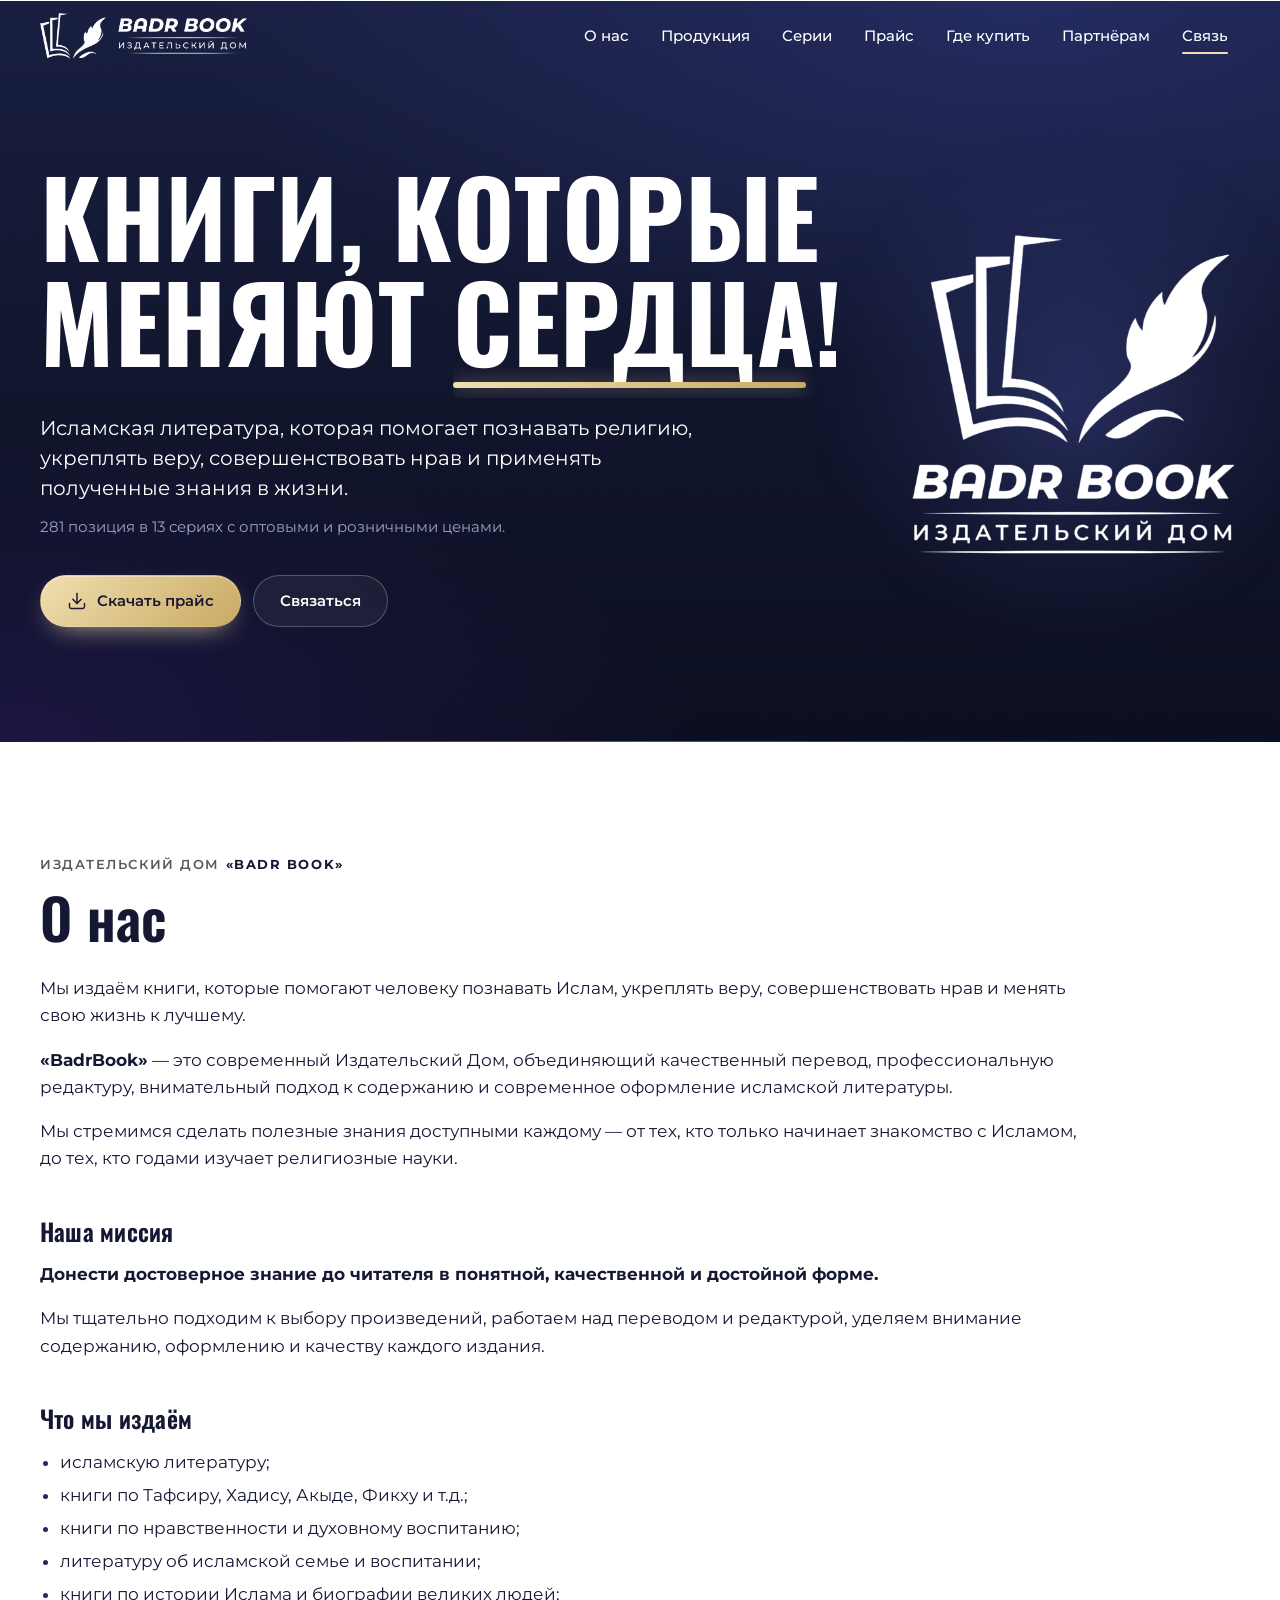
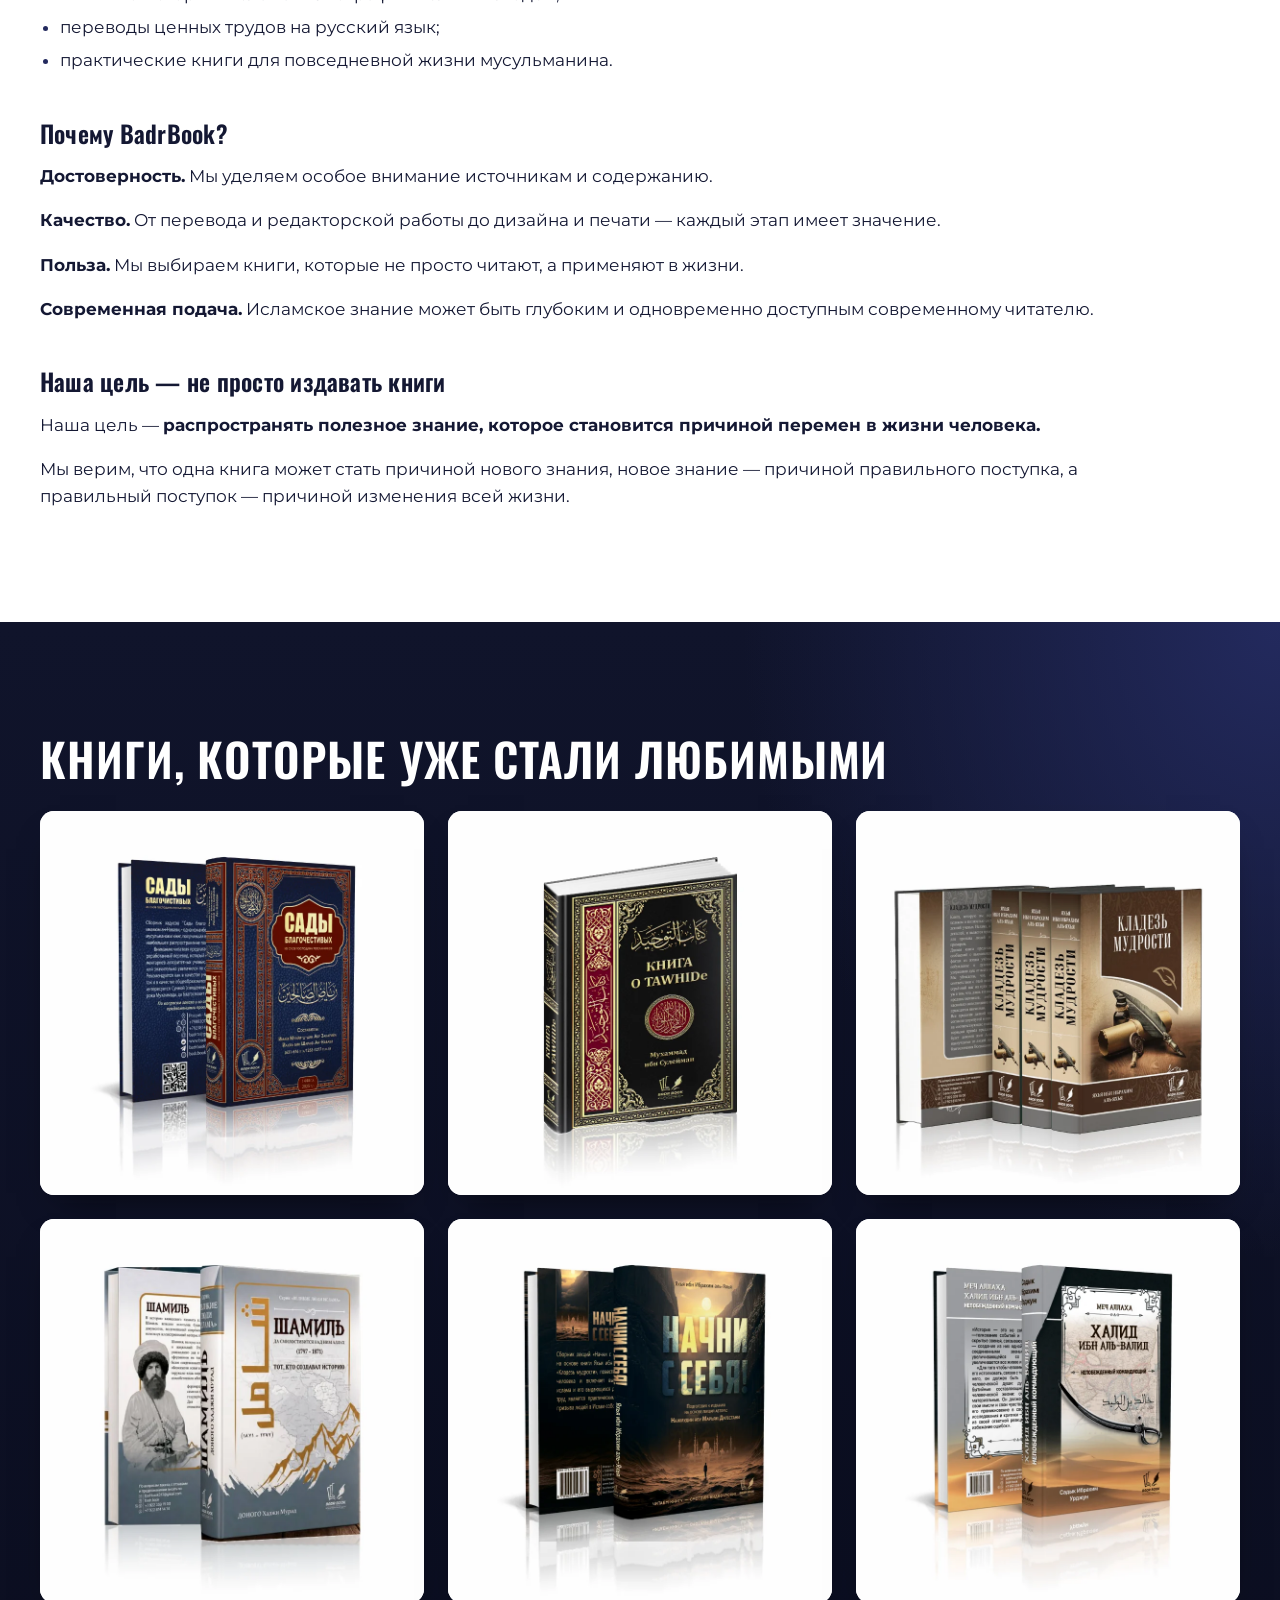
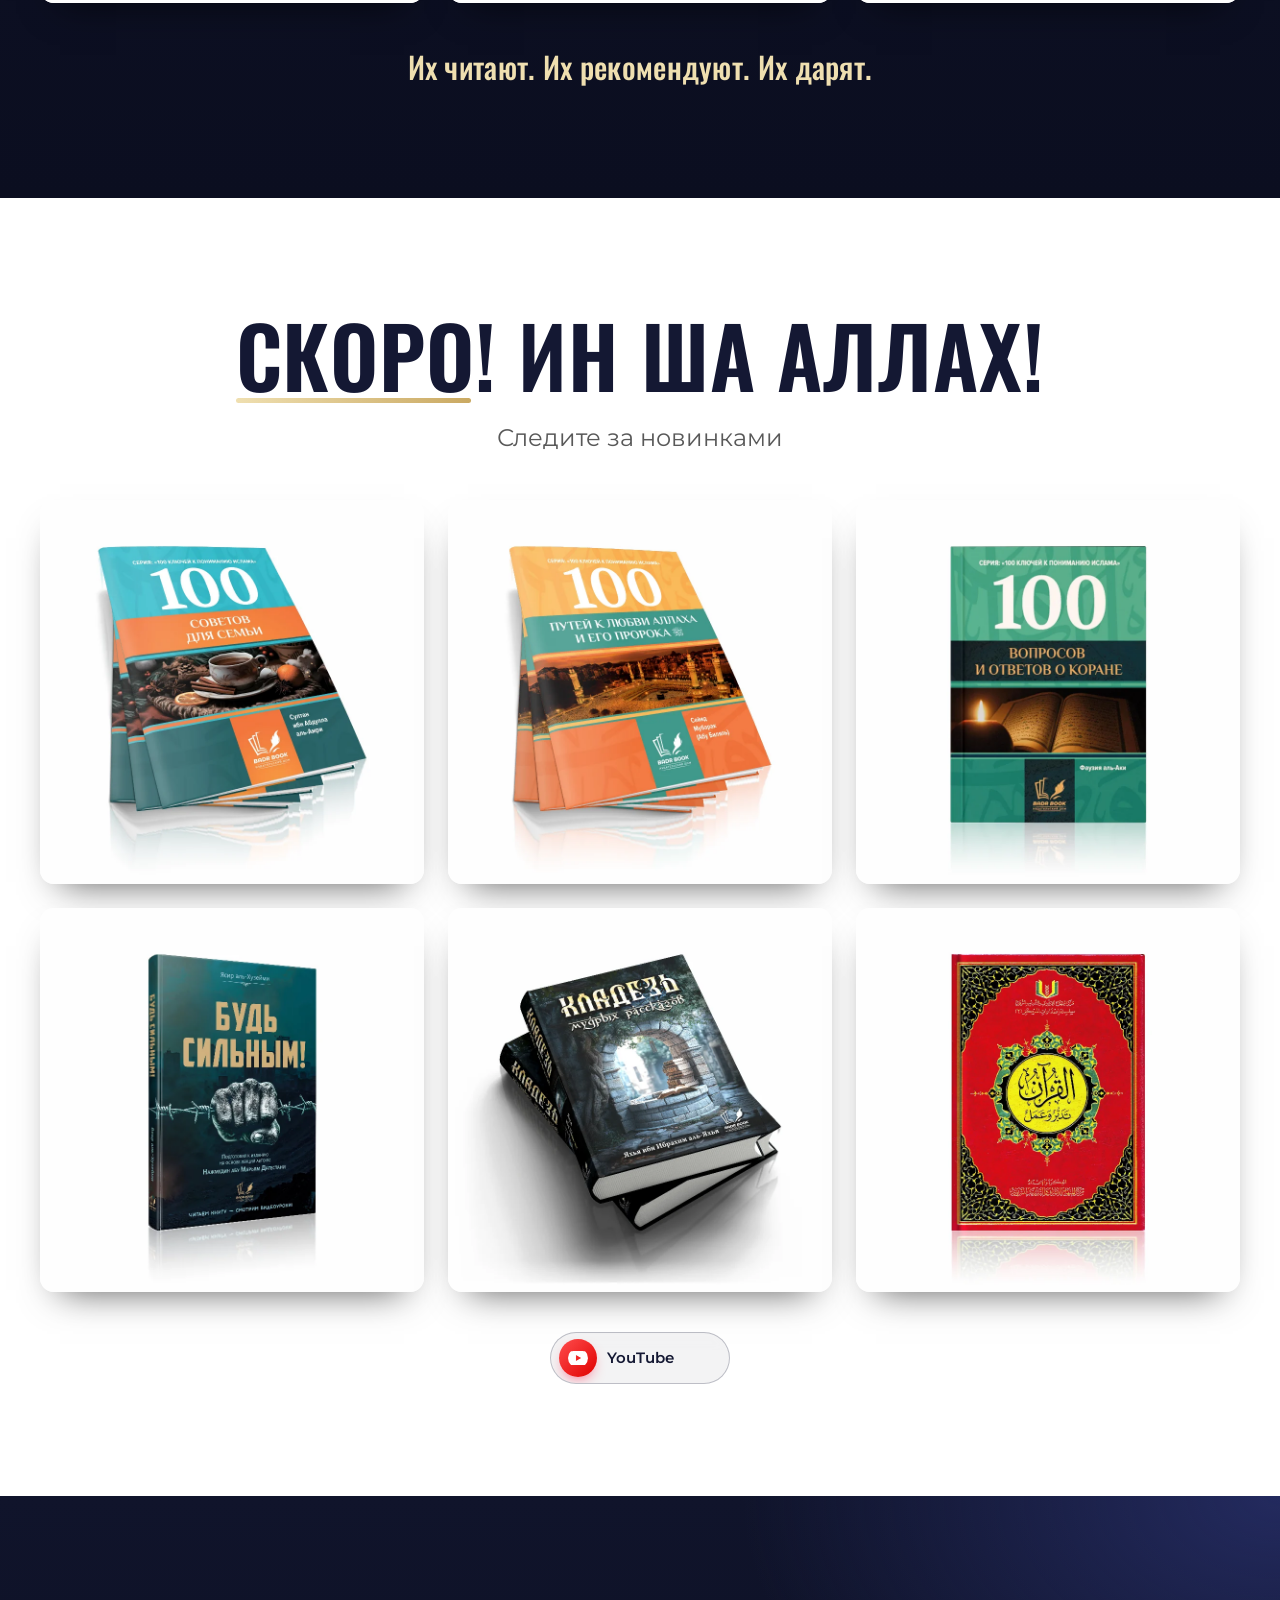
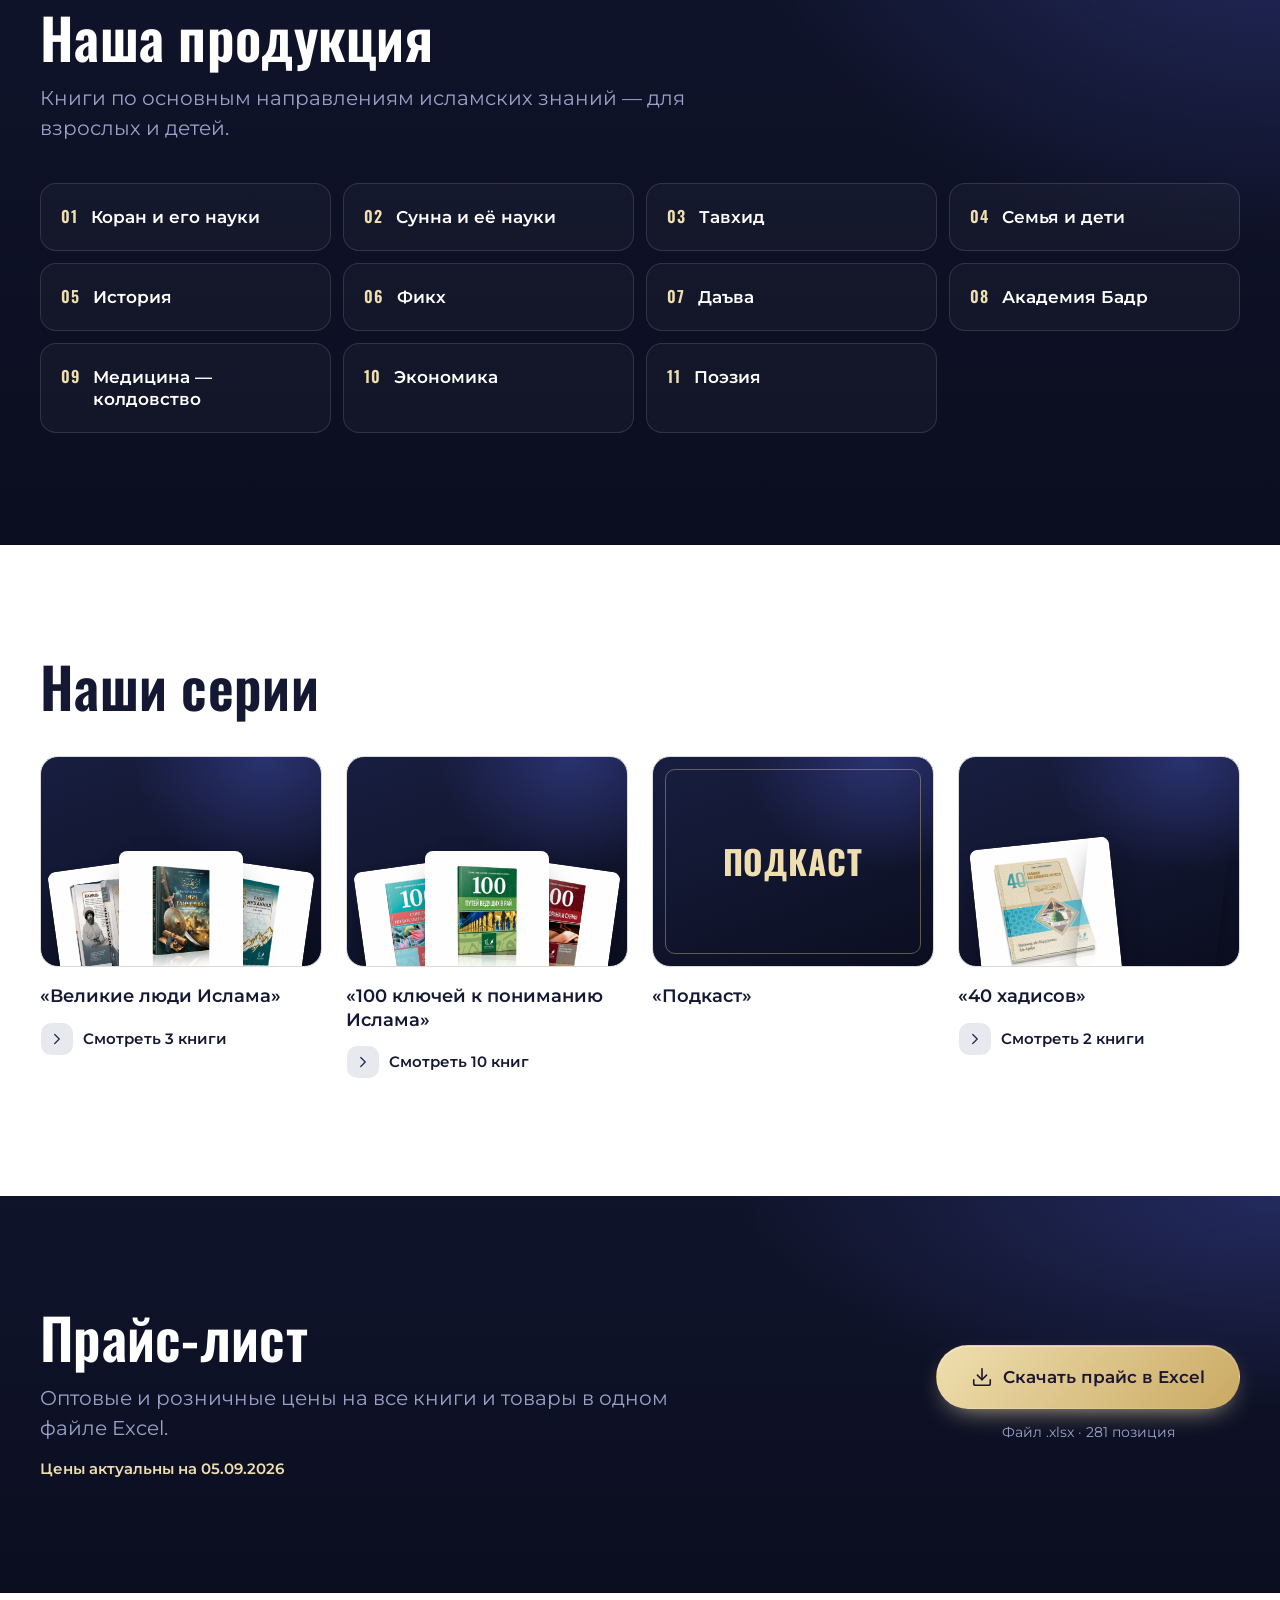
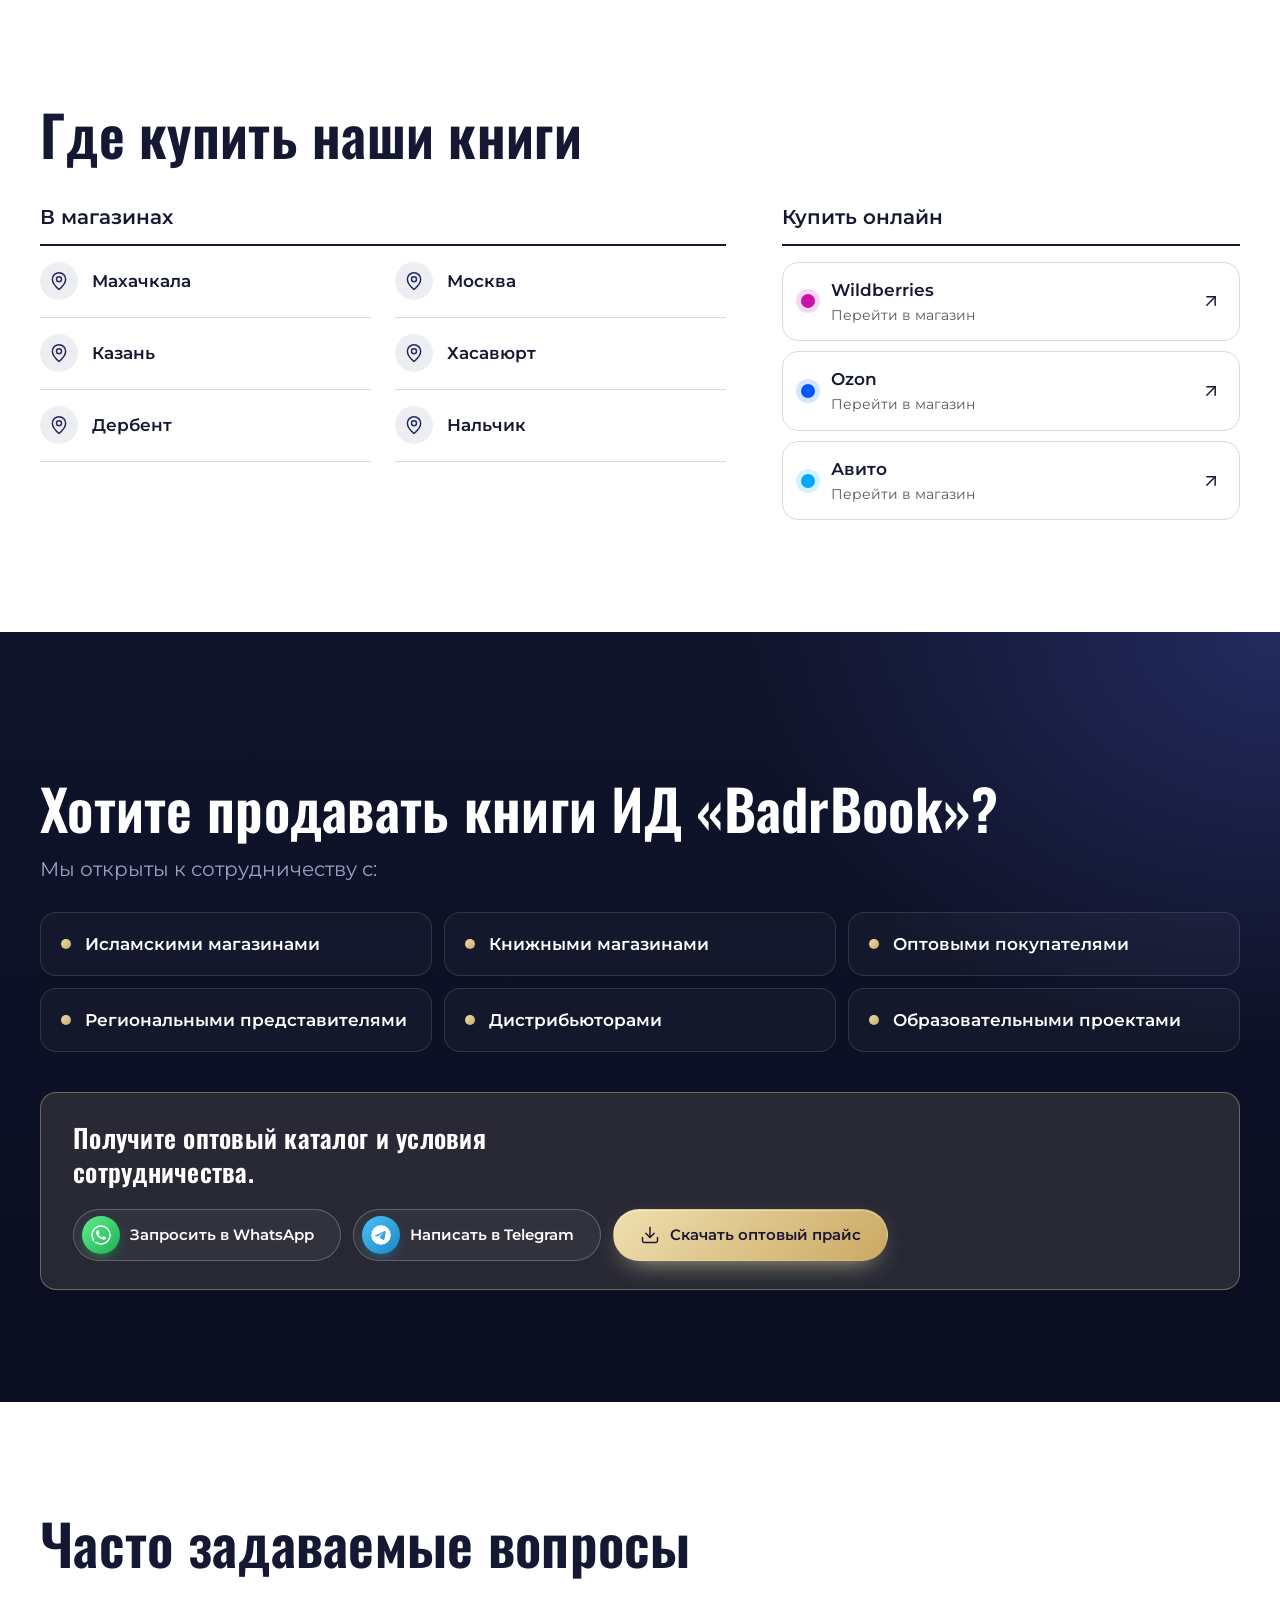
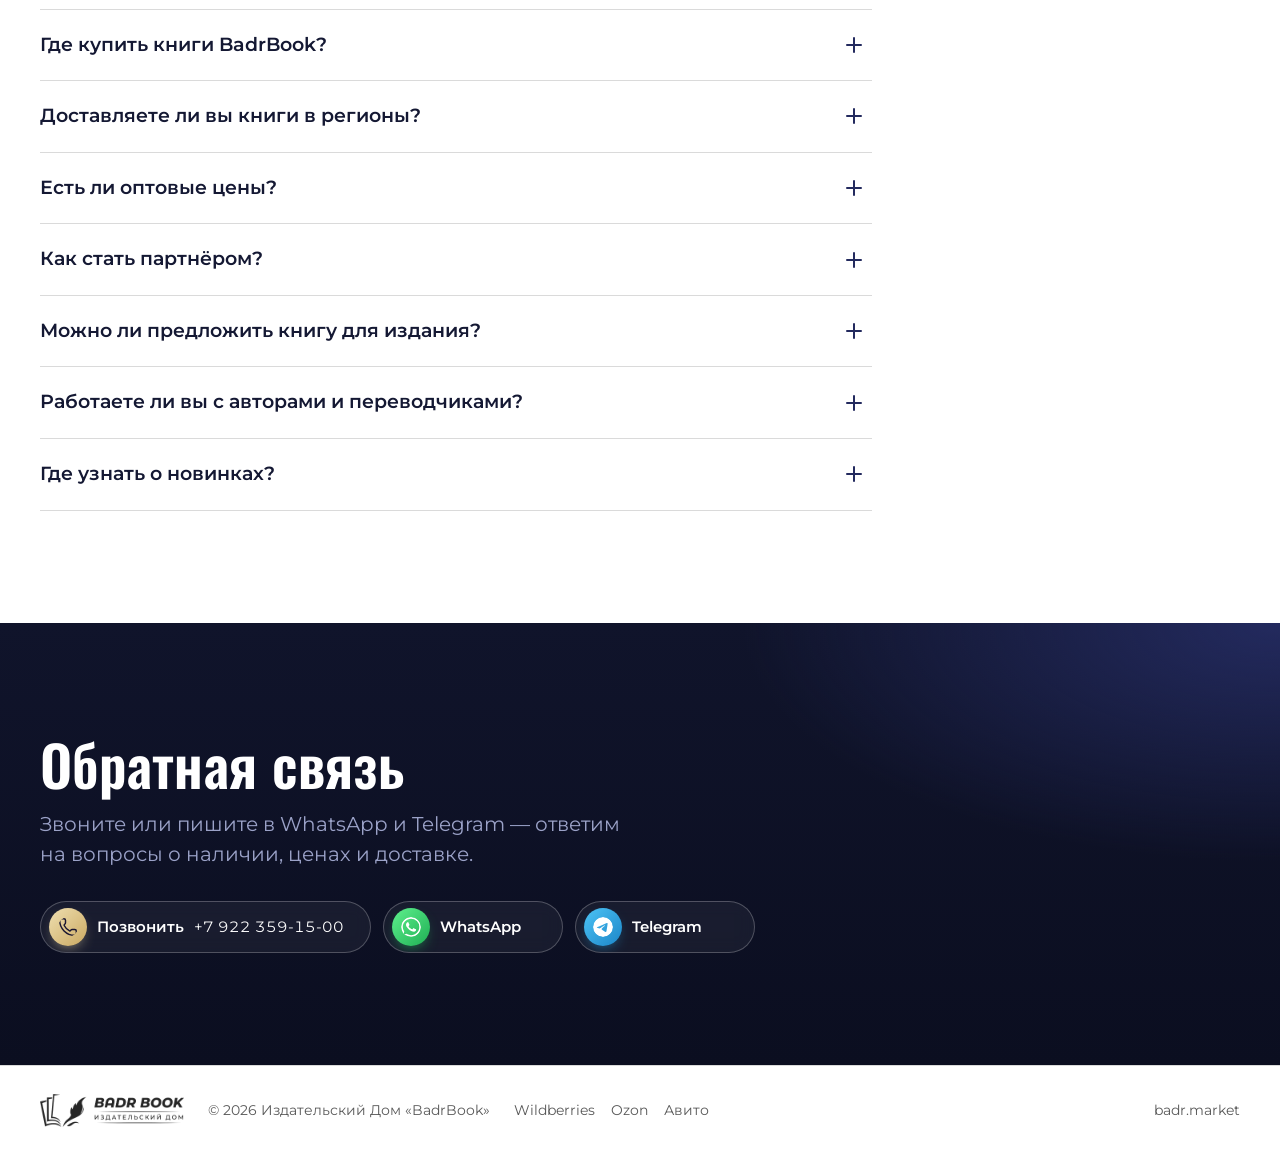
==== commit 6b5d1876: "deploy: 542da4256a77e4bf5307cc064351c1e528773b4c" ====
--- a/index.html
+++ b/index.html
@@ -3,16 +3,16 @@
 <head>
   <meta charset="utf-8">
   <meta name="viewport" content="width=device-width, initial-scale=1, viewport-fit=cover">
-  <title>Badr Book — издательский дом | Прайс опт и розница</title>
-  <meta name="description" content="Исламская литература для взрослых и детей: более 700 книг и товаров. Актуальный прайс, опт и розница, связь в WhatsApp и Telegram.">
+  <title>Издательский Дом «BadrBook» — исламская литература, прайс опт и розница</title>
+  <meta name="description" content="Издательский Дом «BadrBook»: исламская литература для взрослых и детей. Наши книги и серии, прайс в Excel, опт и розница, где купить в магазинах и онлайн.">
   <meta name="theme-color" content="#10142b">
   <link rel="canonical" href="https://badr.market/">
 
   <meta property="og:type" content="website">
   <meta property="og:url" content="https://badr.market/">
-  <meta property="og:site_name" content="Badr Book">
-  <meta property="og:title" content="Badr Book — книги, которые меняют сердца">
-  <meta property="og:description" content="Актуальный прайс издательского дома: опт и розница, связь в WhatsApp и Telegram.">
+  <meta property="og:site_name" content="BadrBook">
+  <meta property="og:title" content="Издательский Дом «BadrBook» — книги, которые меняют сердца">
+  <meta property="og:description" content="Исламская литература для взрослых и детей: наши книги и серии, прайс в Excel, опт и розница.">
   <meta property="og:image" content="https://badr.market/assets/og-image.png">
   <meta property="og:image:width" content="1200">
   <meta property="og:image:height" content="630">
@@ -24,34 +24,43 @@
 
   <link rel="preconnect" href="https://fonts.googleapis.com">
   <link rel="preconnect" href="https://fonts.gstatic.com" crossorigin>
-  <link rel="stylesheet" href="https://fonts.googleapis.com/css2?family=Montserrat:wght@400;500;600&family=Oswald:wght@600;700&display=swap">
-  <link rel="stylesheet" href="css/style.css">
+  <link rel="stylesheet" href="https://fonts.googleapis.com/css2?family=Montserrat:wght@400;500;600;700&family=Oswald:wght@600;700&display=swap">
+  <link rel="stylesheet" href="css/style.css?v=542da425">
   <script>document.documentElement.classList.add("js")</script>
 
   <script type="application/ld+json">
   {
     "@context": "https://schema.org",
     "@type": "BookStore",
-    "name": "Badr Book",
-    "alternateName": "Бадр Бук",
+    "name": "BadrBook",
+    "alternateName": ["Издательский Дом «BadrBook»", "Бадр Бук"],
+    "telephone": "+79223591500",
     "description": "Издательский дом: исламская литература для взрослых и детей, опт и розница.",
     "url": "https://badr.market/",
     "logo": "https://badr.market/assets/icon-512.png",
-    "image": "https://badr.market/assets/og-image.png"
+    "image": "https://badr.market/assets/og-image.png",
+    "sameAs": [
+      "https://www.wildberries.ru/seller/293356",
+      "https://www.ozon.ru/seller/badr/knigi-16500/",
+      "https://www.avito.ru/brands/i142712173",
+      "https://www.youtube.com/@BADRTVRU"
+    ]
   }
   </script>
 </head>
 <body>
 <svg xmlns="http://www.w3.org/2000/svg" style="display:none">
 <symbol id="i-arrow-up" viewBox="0 0 24 24" fill="none" stroke="currentColor" stroke-width="1.75" stroke-linecap="round" stroke-linejoin="round"><path d="m5 12 7-7 7 7"/><path d="M12 19V5"/></symbol>
-<symbol id="i-chevron-down" viewBox="0 0 24 24" fill="none" stroke="currentColor" stroke-width="1.75" stroke-linecap="round" stroke-linejoin="round"><path d="m6 9 6 6 6-6"/></symbol>
-<symbol id="i-circle-alert" viewBox="0 0 24 24" fill="none" stroke="currentColor" stroke-width="1.75" stroke-linecap="round" stroke-linejoin="round"><circle cx="12" cy="12" r="10"/><line x1="12" x2="12" y1="8" y2="12"/><line x1="12" x2="12.01" y1="16" y2="16"/></symbol>
+<symbol id="i-chevron-left" viewBox="0 0 24 24" fill="none" stroke="currentColor" stroke-width="1.75" stroke-linecap="round" stroke-linejoin="round"><path d="m15 18-6-6 6-6"/></symbol>
+<symbol id="i-chevron-right" viewBox="0 0 24 24" fill="none" stroke="currentColor" stroke-width="1.75" stroke-linecap="round" stroke-linejoin="round"><path d="m9 18 6-6-6-6"/></symbol>
+<symbol id="i-map-pin" viewBox="0 0 24 24" fill="none" stroke="currentColor" stroke-width="1.75" stroke-linecap="round" stroke-linejoin="round"><path d="M20 10c0 4.993-5.539 10.193-7.399 11.799a1 1 0 0 1-1.202 0C9.539 20.193 4 14.993 4 10a8 8 0 0 1 16 0"/><circle cx="12" cy="10" r="3"/></symbol>
+<symbol id="i-arrow-up-right" viewBox="0 0 24 24" fill="none" stroke="currentColor" stroke-width="1.75" stroke-linecap="round" stroke-linejoin="round"><path d="M7 7h10v10"/><path d="M7 17 17 7"/></symbol>
 <symbol id="i-download" viewBox="0 0 24 24" fill="none" stroke="currentColor" stroke-width="1.75" stroke-linecap="round" stroke-linejoin="round"><path d="M12 15V3"/><path d="M21 15v4a2 2 0 0 1-2 2H5a2 2 0 0 1-2-2v-4"/><path d="m7 10 5 5 5-5"/></symbol>
 <symbol id="i-phone" viewBox="0 0 24 24" fill="none" stroke="currentColor" stroke-width="1.75" stroke-linecap="round" stroke-linejoin="round"><path d="M13.832 16.568a1 1 0 0 0 1.213-.303l.355-.465A2 2 0 0 1 17 15h3a2 2 0 0 1 2 2v3a2 2 0 0 1-2 2A18 18 0 0 1 2 4a2 2 0 0 1 2-2h3a2 2 0 0 1 2 2v3a2 2 0 0 1-.8 1.6l-.468.351a1 1 0 0 0-.292 1.233 14 14 0 0 0 6.392 6.384"/></symbol>
-<symbol id="i-search" viewBox="0 0 24 24" fill="none" stroke="currentColor" stroke-width="1.75" stroke-linecap="round" stroke-linejoin="round"><path d="m21 21-4.34-4.34"/><circle cx="11" cy="11" r="8"/></symbol>
 <symbol id="i-instagram" viewBox="0 0 24 24" fill="currentColor"><path d="M7.0301.084c-1.2768.0602-2.1487.264-2.911.5634-.7888.3075-1.4575.72-2.1228 1.3877-.6652.6677-1.075 1.3368-1.3802 2.127-.2954.7638-.4956 1.6365-.552 2.914-.0564 1.2775-.0689 1.6882-.0626 4.947.0062 3.2586.0206 3.6671.0825 4.9473.061 1.2765.264 2.1482.5635 2.9107.308.7889.72 1.4573 1.388 2.1228.6679.6655 1.3365 1.0743 2.1285 1.38.7632.295 1.6361.4961 2.9134.552 1.2773.056 1.6884.069 4.9462.0627 3.2578-.0062 3.668-.0207 4.9478-.0814 1.28-.0607 2.147-.2652 2.9098-.5633.7889-.3086 1.4578-.72 2.1228-1.3881.665-.6682 1.0745-1.3378 1.3795-2.1284.2957-.7632.4966-1.636.552-2.9124.056-1.2809.0692-1.6898.063-4.948-.0063-3.2583-.021-3.6668-.0817-4.9465-.0607-1.2797-.264-2.1487-.5633-2.9117-.3084-.7889-.72-1.4568-1.3876-2.1228C21.2982 1.33 20.628.9208 19.8378.6165 19.074.321 18.2017.1197 16.9244.0645 15.6471.0093 15.236-.005 11.977.0014 8.718.0076 8.31.0215 7.0301.0839m.1402 21.6932c-1.17-.0509-1.8053-.2453-2.2287-.408-.5606-.216-.96-.4771-1.3819-.895-.422-.4178-.6811-.8186-.9-1.378-.1644-.4234-.3624-1.058-.4171-2.228-.0595-1.2645-.072-1.6442-.079-4.848-.007-3.2037.0053-3.583.0607-4.848.05-1.169.2456-1.805.408-2.2282.216-.5613.4762-.96.895-1.3816.4188-.4217.8184-.6814 1.3783-.9003.423-.1651 1.0575-.3614 2.227-.4171 1.2655-.06 1.6447-.072 4.848-.079 3.2033-.007 3.5835.005 4.8495.0608 1.169.0508 1.8053.2445 2.228.408.5608.216.96.4754 1.3816.895.4217.4194.6816.8176.9005 1.3787.1653.4217.3617 1.056.4169 2.2263.0602 1.2655.0739 1.645.0796 4.848.0058 3.203-.0055 3.5834-.061 4.848-.051 1.17-.245 1.8055-.408 2.2294-.216.5604-.4763.96-.8954 1.3814-.419.4215-.8181.6811-1.3783.9-.4224.1649-1.0577.3617-2.2262.4174-1.2656.0595-1.6448.072-4.8493.079-3.2045.007-3.5825-.006-4.848-.0608M16.953 5.5864A1.44 1.44 0 1 0 18.39 4.144a1.44 1.44 0 0 0-1.437 1.4424M5.8385 12.012c.0067 3.4032 2.7706 6.1557 6.173 6.1493 3.4026-.0065 6.157-2.7701 6.1506-6.1733-.0065-3.4032-2.771-6.1565-6.174-6.1498-3.403.0067-6.156 2.771-6.1496 6.1738M8 12.0077a4 4 0 1 1 4.008 3.9921A3.9996 3.9996 0 0 1 8 12.0077"/></symbol>
 <symbol id="i-telegram" viewBox="0 0 24 24" fill="currentColor"><path d="M11.944 0A12 12 0 0 0 0 12a12 12 0 0 0 12 12 12 12 0 0 0 12-12A12 12 0 0 0 12 0a12 12 0 0 0-.056 0zm4.962 7.224c.1-.002.321.023.465.14a.506.506 0 0 1 .171.325c.016.093.036.306.02.472-.18 1.898-.962 6.502-1.36 8.627-.168.9-.499 1.201-.82 1.23-.696.065-1.225-.46-1.9-.902-1.056-.693-1.653-1.124-2.678-1.8-1.185-.78-.417-1.21.258-1.91.177-.184 3.247-2.977 3.307-3.23.007-.032.014-.15-.056-.212s-.174-.041-.249-.024c-.106.024-1.793 1.14-5.061 3.345-.48.33-.913.49-1.302.48-.428-.008-1.252-.241-1.865-.44-.752-.245-1.349-.374-1.297-.789.027-.216.325-.437.893-.663 3.498-1.524 5.83-2.529 6.998-3.014 3.332-1.386 4.025-1.627 4.476-1.635z"/></symbol>
 <symbol id="i-whatsapp" viewBox="0 0 24 24" fill="currentColor"><path d="M17.472 14.382c-.297-.149-1.758-.867-2.03-.967-.273-.099-.471-.148-.67.15-.197.297-.767.966-.94 1.164-.173.199-.347.223-.644.075-.297-.15-1.255-.463-2.39-1.475-.883-.788-1.48-1.761-1.653-2.059-.173-.297-.018-.458.13-.606.134-.133.298-.347.446-.52.149-.174.198-.298.298-.497.099-.198.05-.371-.025-.52-.075-.149-.669-1.612-.916-2.207-.242-.579-.487-.5-.669-.51-.173-.008-.371-.01-.57-.01-.198 0-.52.074-.792.372-.272.297-1.04 1.016-1.04 2.479 0 1.462 1.065 2.875 1.213 3.074.149.198 2.096 3.2 5.077 4.487.709.306 1.262.489 1.694.625.712.227 1.36.195 1.871.118.571-.085 1.758-.719 2.006-1.413.248-.694.248-1.289.173-1.413-.074-.124-.272-.198-.57-.347m-5.421 7.403h-.004a9.87 9.87 0 01-5.031-1.378l-.361-.214-3.741.982.998-3.648-.235-.374a9.86 9.86 0 01-1.51-5.26c.001-5.45 4.436-9.884 9.888-9.884 2.64 0 5.122 1.03 6.988 2.898a9.825 9.825 0 012.893 6.994c-.003 5.45-4.437 9.884-9.885 9.884m8.413-18.297A11.815 11.815 0 0012.05 0C5.495 0 .16 5.335.157 11.892c0 2.096.547 4.142 1.588 5.945L.057 24l6.305-1.654a11.882 11.882 0 005.683 1.448h.005c6.554 0 11.89-5.335 11.893-11.893a11.821 11.821 0 00-3.48-8.413Z"/></symbol>
+<symbol id="i-youtube" viewBox="0 0 24 24" fill="currentColor"><path d="M23.498 6.186a3.016 3.016 0 0 0-2.122-2.136C19.505 3.545 12 3.545 12 3.545s-7.505 0-9.377.505A3.017 3.017 0 0 0 .502 6.186C0 8.07 0 12 0 12s0 3.93.502 5.814a3.016 3.016 0 0 0 2.122 2.136c1.871.505 9.376.505 9.376.505s7.505 0 9.377-.505a3.015 3.015 0 0 0 2.122-2.136C24 15.93 24 12 24 12s0-3.93-.502-5.814zM9.545 15.568V8.432L15.818 12l-6.273 3.568z"/></symbol>
 <symbol id="i-x" viewBox="0 0 24 24" fill="none" stroke="currentColor" stroke-width="1.75" stroke-linecap="round" stroke-linejoin="round"><path d="M18 6 6 18"/><path d="m6 6 12 12"/></symbol>
 </svg>
 
@@ -59,13 +68,23 @@
 
 <header class="topbar dark" id="top">
   <div class="wrap topbar-inner">
-    <a class="brand" href="#top" aria-label="Badr Book, издательский дом — в начало страницы">
+    <a class="brand" href="#top" aria-label="Издательский Дом «BadrBook» — в начало страницы">
       <img src="assets/logo-header.png" alt="" width="180" height="40">
     </a>
-    <nav class="nav" aria-label="Разделы">
+    <button type="button" class="menu-btn" id="menu-btn" aria-label="Меню" aria-expanded="false" aria-controls="nav">
+      <span></span><span></span><span></span>
+    </button>
+    <nav class="nav" id="nav" aria-label="Разделы">
+      <a href="#about">О нас</a>
+      <a class="nav-m" href="#favorites">Любимые книги</a>
+      <a class="nav-m" href="#soon">Новинки</a>
+      <a href="#products">Продукция</a>
+      <a href="#our-series">Серии</a>
       <a href="#price">Прайс</a>
-      <a href="#about" data-about-link hidden>Об издательстве</a>
-      <a href="#contacts">Контакты</a>
+      <a href="#buy">Где купить</a>
+      <a href="#partners">Партнёрам</a>
+      <a class="nav-m" href="#faq">Вопросы</a>
+      <a href="#contacts">Связь</a>
     </nav>
   </div>
 </header>
@@ -74,68 +93,166 @@
   <div class="wrap hero-body">
     <div class="hero-text">
       <h1 class="h1-anim" aria-label="Книги, которые меняют сердца!"><span class="w" aria-hidden="true"><span>Книги,</span></span> <span class="w" aria-hidden="true"><span>которые</span></span> <span class="w" aria-hidden="true"><span>меняют</span></span> <span class="w" aria-hidden="true"><span class="accent">сердца!</span></span></h1>
-      <p class="lead">Исламская литература для взрослых и&nbsp;детей&nbsp;— оптом и&nbsp;в&nbsp;розницу.</p>
-      <p class="hero-stat" id="hero-stat">701 позиция в&nbsp;13 сериях с&nbsp;оптовыми и&nbsp;розничными ценами.</p>
+      <p class="lead">Исламская литература, которая помогает познавать религию, укреплять веру, совершенствовать нрав и&nbsp;применять полученные знания в&nbsp;жизни.</p>
+      <p class="hero-stat" id="hero-stat">281 позиция в&nbsp;13 сериях с&nbsp;оптовыми и&nbsp;розничными ценами.</p>
       <div class="actions">
-        <a class="btn btn-primary" href="#price">Открыть прайс</a>
+        <a class="btn btn-primary" href="data/badr-price.xlsx" download="Прайс BadrBook.xlsx"><svg class="i" aria-hidden="true"><use href="#i-download"/></svg>Скачать прайс</a>
         <a class="btn btn-secondary" href="#contacts">Связаться</a>
       </div>
     </div>
     <div class="hero-art">
-      <img class="hero-logo" src="assets/logo.png" alt="Badr Book, издательский дом" width="490" height="484">
+      <img class="hero-logo" src="assets/logo.png" alt="Издательский Дом «BadrBook»" width="490" height="484">
     </div>
   </div>
 </section>
 
 <main>
-  <section class="sec light price" id="price" aria-labelledby="price-title">
-    <div class="wrap">
-      <div class="price-head">
-        <h2 id="price-title">Прайс-лист</h2>
-        <p class="price-date" id="price-date" hidden></p>
-      </div>
-
-        <div class="toolbar-main">
-          <label class="search">
-            <svg class="i" aria-hidden="true"><use href="#i-search"/></svg>
-            <input type="search" id="q" placeholder="Поиск по названию…" autocomplete="off" aria-label="Поиск по названию">
-            <button type="button" class="icon-btn search-clear" id="q-clear" aria-label="Очистить поиск" hidden>
-              <svg class="i" aria-hidden="true"><use href="#i-x"/></svg>
-            </button>
-          </label>
-          <div class="select">
-            <select id="series" aria-label="Серия">
-              <option value="">Все серии</option>
-            </select>
-            <svg class="i" aria-hidden="true"><use href="#i-chevron-down"/></svg>
+  <section class="sec light about" id="about" aria-labelledby="about-title">
+    <div class="wrap">
+      <p class="eyebrow" data-reveal>Издательский Дом <strong>«Badr Book»</strong></p>
+      <h2 id="about-title" data-reveal>О&nbsp;нас</h2>
+      <div class="prose about-text" id="about-text" data-reveal hidden></div>
+
+      <!-- Books of the series: shown in the viewer by the «Смотреть книги» buttons in «Наши серии» -->
+      <template id="series-books">
+        <img data-series="great" src="assets/books/shamil.webp" alt="Великие люди Ислама: Шамиль" width="800" height="800">
+        <img data-series="great" src="assets/books/gazi-muhammad.webp" alt="Великие люди Ислама: Гази-Мухаммад" width="800" height="800">
+        <img data-series="great" src="assets/books/ibn-taymiyya.webp" alt="Великие люди Ислама: Ибн Таймийа" width="800" height="800">
+        <img data-series="keys" src="assets/books/100-shagov-k-edinstvu-ummy.webp" alt="100 шагов, ведущих к единству уммы" width="800" height="800">
+        <img data-series="keys" src="assets/books/100-sovetov-po-vospitaniyu-detey.webp" alt="100 советов по воспитанию детей" width="800" height="800">
+        <img data-series="keys" src="assets/books/100-resheniy-supruzheskih-problem.webp" alt="100 решений супружеских проблем" width="800" height="800">
+        <img data-series="keys" src="assets/books/100-putey-v-ray.webp" alt="100 путей, ведущих в рай" width="800" height="800">
+        <img data-series="keys" src="assets/books/100-mudrostey-i-izrecheniy.webp" alt="100 мудростей и изречений" width="800" height="800">
+        <img data-series="keys" src="assets/books/100-motivaciy-dlya-uspeha.webp" alt="100 мотиваций для успеха" width="800" height="800">
+        <img data-series="keys" src="assets/books/100-dua-iz-korana-i-sunny.webp" alt="100 дуа из Корана и Сунны" width="800" height="800">
+        <img data-series="keys" src="assets/books/100-voprosov-kasayushchihsya-zhenshchin.webp" alt="100 вопросов, касающихся женщин" width="800" height="800">
+        <img data-series="keys" src="assets/books/100-voprosov-po-edinobozhiyu.webp" alt="100 вопросов и ответов по единобожию" width="800" height="800">
+        <img data-series="keys" src="assets/books/100-hadisov-pro-eto.webp" alt="100 хадисов про это…" width="800" height="800">
+        <img data-series="hadith40" src="assets/books/40-hadisov-kasayushchihsya-mecheti.webp" alt="40 хадисов, касающихся мечети" width="800" height="800">
+        <img data-series="hadith40" src="assets/books/40-hadisov-iz-dvuh-slov.webp" alt="40 хадисов из двух слов" width="800" height="800">
+      </template>
+    </div>
+  </section>
+
+  <section class="sec dark books" id="favorites" aria-labelledby="books-title">
+    <div class="wrap">
+      <h2 class="books-title" id="books-title" data-reveal>Книги, которые уже стали любимыми</h2>
+      <ul class="books-grid" id="books-grid" aria-labelledby="books-title" data-reveal>
+        <li><button type="button" class="book"><img src="assets/favorites/sady-blagochestivyh.webp" alt="Сады благочестивых" width="800" height="800" loading="lazy" decoding="async"></button></li>
+        <li><button type="button" class="book"><img src="assets/favorites/kniga-o-tawhide.webp" alt="Книга о Таухиде" width="800" height="800" loading="lazy" decoding="async"></button></li>
+        <li><button type="button" class="book"><img src="assets/favorites/kladez-mudrosti.webp" alt="Кладезь мудрости" width="800" height="800" loading="lazy" decoding="async"></button></li>
+        <li><button type="button" class="book"><img src="assets/favorites/shamil.webp" alt="Великие люди Ислама: Шамиль" width="800" height="800" loading="lazy" decoding="async"></button></li>
+        <li><button type="button" class="book"><img src="assets/favorites/nachni-s-sebya.webp" alt="Начни с себя!" width="800" height="800" loading="lazy" decoding="async"></button></li>
+        <li><button type="button" class="book"><img src="assets/favorites/halid-ibn-al-valid.webp" alt="Меч Аллаха. Халид ибн аль-Валид" width="800" height="800" loading="lazy" decoding="async"></button></li>
+      </ul>
+      <p class="books-motto" data-reveal>Их читают. Их рекомендуют. Их&nbsp;дарят.</p>
+    </div>
+  </section>
+
+  <section class="sec light soon" id="soon" aria-labelledby="soon-title">
+    <div class="wrap">
+      <h2 class="soon-title" id="soon-title" data-reveal><span class="soon-mark">Скоро!</span> Ин&nbsp;ша Аллах!</h2>
+      <p class="lead" data-reveal>Следите за&nbsp;новинками</p>
+      <ul class="books-grid soon-grid" aria-label="Скоро выйдут" data-reveal>
+        <li><button type="button" class="book"><img src="assets/soon/100-sovetov-dlya-semi.webp" alt="100 советов для семьи" width="800" height="800" loading="lazy" decoding="async"></button></li>
+        <li><button type="button" class="book"><img src="assets/soon/100-putey-k-lyubvi-allaha.webp" alt="100 путей к любви Аллаха и Его Пророка ﷺ" width="800" height="800" loading="lazy" decoding="async"></button></li>
+        <li><button type="button" class="book"><img src="assets/soon/100-voprosov-i-otvetov-o-korane.webp" alt="100 вопросов и ответов о Коране" width="800" height="800" loading="lazy" decoding="async"></button></li>
+        <li><button type="button" class="book"><img src="assets/soon/bud-silnym.webp" alt="Будь сильным!" width="800" height="800" loading="lazy" decoding="async"></button></li>
+        <li><button type="button" class="book"><img src="assets/soon/kladez-mudryh-rasskazov.webp" alt="Кладезь мудрых рассказов" width="800" height="800" loading="lazy" decoding="async"></button></li>
+        <li><button type="button" class="book"><img src="assets/soon/koran-tadabbur-i-dejstvie.webp" alt="Коран: размышление и действие (القرآن تدبر وعمل)" width="800" height="800" loading="lazy" decoding="async"></button></li>
+      </ul>
+      <div class="contact-row" id="contact-social" data-reveal hidden>
+        <a class="btn btn-secondary btn-contact btn-tg" data-contact="telegramChannel" target="_blank" rel="noopener" hidden>
+          <svg class="i" aria-hidden="true"><use href="#i-telegram"/></svg><span>Telegram-канал</span>
+        </a>
+        <a class="btn btn-secondary btn-contact btn-ig" data-contact="instagram" target="_blank" rel="noopener" hidden>
+          <svg class="i" aria-hidden="true"><use href="#i-instagram"/></svg><span>Instagram</span>
+        </a>
+        <a class="btn btn-secondary btn-contact btn-yt" data-contact="youtube" target="_blank" rel="noopener" hidden>
+          <svg class="i" aria-hidden="true"><use href="#i-youtube"/></svg><span>YouTube</span>
+        </a>
+      </div>
+    </div>
+  </section>
+
+  <section class="sec dark products" id="products" aria-labelledby="products-title">
+    <div class="wrap">
+      <h2 id="products-title" data-reveal>Наша продукция</h2>
+      <p class="lead" data-reveal>Книги по&nbsp;основным направлениям исламских знаний&nbsp;— для взрослых и&nbsp;детей.</p>
+      <ol class="cats" data-reveal>
+        <li>Коран и его науки</li>
+        <li>Сунна и её науки</li>
+        <li>Тавхид</li>
+        <li>Семья и дети</li>
+        <li>История</li>
+        <li>Фикх</li>
+        <li>Даъва</li>
+        <li>Академия Бадр</li>
+        <li>Медицина — колдовство</li>
+        <li>Экономика</li>
+        <li>Поэзия</li>
+      </ol>
+    </div>
+  </section>
+
+  <section class="sec light series" id="our-series" aria-labelledby="series-title">
+    <div class="wrap">
+      <h2 id="series-title" data-reveal>Наши серии</h2>
+      <ul class="series-list" data-reveal>
+        <li class="serie">
+          <div class="serie-cover" aria-hidden="true">
+            <img src="assets/books/shamil.webp" alt="" width="800" height="800" loading="lazy" decoding="async">
+            <img src="assets/books/ibn-taymiyya.webp" alt="" width="800" height="800" loading="lazy" decoding="async">
+            <img src="assets/books/gazi-muhammad.webp" alt="" width="800" height="800" loading="lazy" decoding="async">
           </div>
+          <h3>«Великие люди Ислама»</h3>
+          <button type="button" class="btn btn-ghost" data-open-series="great">
+            <svg class="i" aria-hidden="true"><use href="#i-chevron-right"/></svg><span>Смотреть книги</span>
+          </button>
+        </li>
+        <li class="serie">
+          <div class="serie-cover" aria-hidden="true">
+            <img src="assets/books/100-sovetov-po-vospitaniyu-detey.webp" alt="" width="800" height="800" loading="lazy" decoding="async">
+            <img src="assets/books/100-putey-v-ray.webp" alt="" width="800" height="800" loading="lazy" decoding="async">
+            <img src="assets/books/100-dua-iz-korana-i-sunny.webp" alt="" width="800" height="800" loading="lazy" decoding="async">
+          </div>
+          <h3>«100 ключей к&nbsp;пониманию Ислама»</h3>
+          <button type="button" class="btn btn-ghost" data-open-series="keys">
+            <svg class="i" aria-hidden="true"><use href="#i-chevron-right"/></svg><span>Смотреть книги</span>
+          </button>
+        </li>
+        <li class="serie">
+          <div class="serie-cover is-type" aria-hidden="true"><span>Подкаст</span></div>
+          <h3>«Подкаст»</h3>
+        </li>
+        <li class="serie">
+          <div class="serie-cover is-pair" aria-hidden="true">
+            <img src="assets/books/40-hadisov-kasayushchihsya-mecheti.webp" alt="" width="800" height="800" loading="lazy" decoding="async">
+            <img src="assets/books/40-hadisov-iz-dvuh-slov.webp" alt="" width="800" height="800" loading="lazy" decoding="async">
+          </div>
+          <h3>«40 хадисов»</h3>
+          <button type="button" class="btn btn-ghost" data-open-series="hadith40">
+            <svg class="i" aria-hidden="true"><use href="#i-chevron-right"/></svg><span>Смотреть книги</span>
+          </button>
+        </li>
+      </ul>
+    </div>
+  </section>
+
+  <section class="sec dark price" id="price" aria-labelledby="price-title">
+    <div class="wrap">
+      <div class="price-card" data-reveal>
+        <div>
+          <h2 id="price-title">Прайс-лист</h2>
+          <p class="lead">Оптовые и&nbsp;розничные цены на&nbsp;все книги и&nbsp;товары в&nbsp;одном файле Excel.</p>
+          <p class="price-date" id="price-date" hidden></p>
         </div>
-        <div class="toolbar-extra">
-          <label class="check">
-            <input type="checkbox" id="instock">
-            <span>Только в&nbsp;наличии</span>
-          </label>
-          <div class="tools">
-            <a class="btn btn-ghost" id="dl" hidden>
-              <svg class="i" aria-hidden="true"><use href="#i-download"/></svg>Скачать Excel
-            </a>
-          </div>
+        <div class="price-action">
+          <a class="btn btn-primary btn-excel" href="data/badr-price.xlsx" download="Прайс BadrBook.xlsx">
+            <svg class="i" aria-hidden="true"><use href="#i-download"/></svg>Скачать прайс в&nbsp;Excel
+          </a>
+          <p class="price-file">Файл .xlsx<span id="price-count"></span></p>
         </div>
-
-      <p class="status" id="status" role="status" aria-live="polite">Загружаем прайс…</p>
-      <div class="notice" id="notice" hidden>
-        <svg class="i" aria-hidden="true"><use href="#i-circle-alert"/></svg>
-        <span id="notice-text"></span>
-      </div>
-
-      <div class="groups" id="groups" aria-busy="true">
-        <div class="skel"></div><div class="skel"></div><div class="skel"></div>
-        <div class="skel"></div><div class="skel"></div><div class="skel"></div>
-      </div>
-
-      <div class="empty" id="empty" hidden>
-        <p id="empty-text"></p>
-        <button type="button" class="btn btn-secondary" id="reset">Сбросить поиск</button>
       </div>
 
       <div class="terms" id="terms" hidden>
@@ -145,17 +262,92 @@
     </div>
   </section>
 
-  <section class="sec light about" id="about" aria-labelledby="about-title" hidden>
-    <div class="wrap">
-      <h2 id="about-title" data-reveal>Об издательстве</h2>
-      <div class="prose" id="about-text"></div>
+  <section class="sec light buy" id="buy" aria-labelledby="buy-title">
+    <div class="wrap">
+      <h2 id="buy-title" data-reveal>Где купить наши книги</h2>
+      <div class="buy-grid">
+        <div class="buy-block" id="stores-block" data-reveal>
+          <h3>В&nbsp;магазинах</h3>
+          <ul class="cities" id="cities"></ul>
+        </div>
+        <div class="buy-block" data-reveal>
+          <h3>Купить онлайн</h3>
+          <ul class="markets" id="markets"></ul>
+        </div>
+      </div>
+    </div>
+  </section>
+
+  <section class="sec dark partners" id="partners" aria-labelledby="partners-title">
+    <div class="wrap">
+      <p class="eyebrow" data-reveal>Для книжных магазинов и&nbsp;партнёров</p>
+      <h2 id="partners-title" data-reveal>Хотите продавать книги ИД&nbsp;«BadrBook»?</h2>
+      <p class="lead" data-reveal>Мы открыты к&nbsp;сотрудничеству с:</p>
+      <ul class="partners-list" data-reveal>
+        <li>Исламскими магазинами</li>
+        <li>Книжными магазинами</li>
+        <li>Оптовыми покупателями</li>
+        <li>Региональными представителями</li>
+        <li>Дистрибьюторами</li>
+        <li>Образовательными проектами</li>
+      </ul>
+      <div class="partners-cta" data-reveal>
+        <p>Получите оптовый каталог и&nbsp;условия сотрудничества.</p>
+        <div class="contact-row">
+          <a class="btn btn-secondary btn-contact btn-wa" data-contact="whatsapp" data-text="Здравствуйте! Хочу получить оптовый каталог и условия сотрудничества." target="_blank" rel="noopener" hidden>
+            <svg class="i" aria-hidden="true"><use href="#i-whatsapp"/></svg><span>Запросить в&nbsp;WhatsApp</span>
+          </a>
+          <a class="btn btn-secondary btn-contact btn-tg" data-contact="telegram" target="_blank" rel="noopener" hidden>
+            <svg class="i" aria-hidden="true"><use href="#i-telegram"/></svg><span>Написать в&nbsp;Telegram</span>
+          </a>
+          <a class="btn btn-primary" href="data/badr-price.xlsx" download="Прайс BadrBook.xlsx">
+            <svg class="i" aria-hidden="true"><use href="#i-download"/></svg>Скачать оптовый прайс
+          </a>
+        </div>
+      </div>
+    </div>
+  </section>
+
+  <section class="sec light faq" id="faq" aria-labelledby="faq-title">
+    <div class="wrap">
+      <h2 id="faq-title" data-reveal>Часто задаваемые вопросы</h2>
+      <div class="faq-list" data-reveal>
+        <details>
+          <summary>Где купить книги BadrBook?</summary>
+          <p>В&nbsp;магазинах Махачкалы, Москвы, Казани, Хасавюрта, Дербента и&nbsp;Нальчика, а&nbsp;онлайн&nbsp;— в&nbsp;наших магазинах на&nbsp;Wildberries, Ozon и&nbsp;Avito. Адреса и&nbsp;ссылки собраны в&nbsp;разделе <a href="#buy">«Где купить»</a>.</p>
+        </details>
+        <details>
+          <summary>Доставляете ли вы книги в&nbsp;регионы?</summary>
+          <p>Да. Заказ на&nbsp;Wildberries и&nbsp;Ozon приедет в&nbsp;ближайший к&nbsp;вам пункт выдачи в&nbsp;любом городе России. Доставку оптовых заказов в&nbsp;ваш регион обсудим отдельно&nbsp;— <a href="#contacts">напишите нам</a>.</p>
+        </details>
+        <details>
+          <summary>Есть ли оптовые цены?</summary>
+          <p>Да. В&nbsp;прайс-листе у&nbsp;каждой книги указаны оптовая и&nbsp;розничная цены&nbsp;— <a href="data/badr-price.xlsx" download="Прайс BadrBook.xlsx">скачайте его в&nbsp;Excel</a>. Условия оптовой закупки подскажем по&nbsp;телефону или в&nbsp;мессенджере.</p>
+        </details>
+        <details>
+          <summary>Как стать партнёром?</summary>
+          <p>Напишите нам в&nbsp;WhatsApp или Telegram и&nbsp;коротко расскажите о&nbsp;своём магазине или проекте. Мы&nbsp;пришлём оптовый каталог и&nbsp;условия сотрудничества. Подробнее&nbsp;— в&nbsp;разделе <a href="#partners">«Партнёрам»</a>.</p>
+        </details>
+        <details>
+          <summary>Можно ли предложить книгу для издания?</summary>
+          <p>Да. <a href="#contacts">Напишите нам</a>: название, автор, язык оригинала и&nbsp;пара слов о&nbsp;содержании. Мы&nbsp;внимательно подходим к&nbsp;выбору произведений и&nbsp;ответим, когда рассмотрим предложение.</p>
+        </details>
+        <details>
+          <summary>Работаете ли вы с&nbsp;авторами и&nbsp;переводчиками?</summary>
+          <p>Да. Переводы ценных трудов на&nbsp;русский язык&nbsp;— одно из&nbsp;наших направлений. Если вы&nbsp;автор, переводчик или редактор, <a href="#contacts">напишите нам</a> и&nbsp;приложите примеры своих работ.</p>
+        </details>
+        <details>
+          <summary>Где узнать о&nbsp;новинках?</summary>
+          <p>В&nbsp;разделе <a href="#soon">«Скоро! Ин&nbsp;ша Аллах!»</a> и&nbsp;на&nbsp;наших каналах&nbsp;— ссылки на&nbsp;них там&nbsp;же. Анонсы будущих книг мы&nbsp;публикуем там в&nbsp;первую очередь.</p>
+        </details>
+      </div>
     </div>
   </section>
 
   <section class="sec dark contacts" id="contacts" aria-labelledby="contacts-title">
     <div class="wrap">
-      <h2 id="contacts-title" data-reveal>Связаться с&nbsp;нами</h2>
-      <p class="lead" data-reveal>Ответим на&nbsp;вопросы о&nbsp;наличии, ценах и&nbsp;доставке.</p>
+      <h2 id="contacts-title" data-reveal>Обратная связь</h2>
+      <p class="lead" data-reveal>Звоните или пишите в&nbsp;WhatsApp и&nbsp;Telegram&nbsp;— ответим на&nbsp;вопросы о&nbsp;наличии, ценах и&nbsp;доставке.</p>
       <div class="contact-row" id="contact-main" data-reveal>
         <a class="btn btn-secondary btn-contact" data-contact="phone" hidden>
           <svg class="i" aria-hidden="true"><use href="#i-phone"/></svg><span>Позвонить</span><span class="contact-value" data-contact-value></span>
@@ -167,42 +359,42 @@
           <svg class="i" aria-hidden="true"><use href="#i-telegram"/></svg><span>Telegram</span>
         </a>
       </div>
-      <div class="social" id="contact-social" hidden>
-        <h3>Новинки и&nbsp;новости</h3>
-        <div class="contact-row">
-          <a class="btn btn-secondary btn-contact btn-tg" data-contact="telegramChannel" target="_blank" rel="noopener" hidden>
-            <svg class="i" aria-hidden="true"><use href="#i-telegram"/></svg><span>Telegram-канал</span>
-          </a>
-          <a class="btn btn-secondary btn-contact btn-ig" data-contact="instagram" target="_blank" rel="noopener" hidden>
-            <svg class="i" aria-hidden="true"><use href="#i-instagram"/></svg><span>Instagram</span>
-          </a>
-        </div>
-      </div>
       <p class="contacts-empty" id="contacts-empty" hidden>Контакты появятся здесь в&nbsp;ближайшее время.</p>
     </div>
   </section>
 </main>
 
-<footer class="foot dark">
+<footer class="foot light">
   <div class="wrap foot-inner">
     <img src="assets/logo-header.png" alt="" width="144" height="32">
-    <p>© <span id="year">2026</span> Badr Book, издательский дом</p>
+    <p>© <span id="year">2026</span> Издательский Дом «BadrBook»</p>
+    <ul class="foot-markets" id="foot-markets" aria-label="Мы на маркетплейсах" hidden></ul>
     <p><a href="https://badr.market/">badr.market</a></p>
   </div>
 </footer>
 
-<nav class="dock" id="dock" aria-label="Быстрая связь" hidden>
-  <a data-contact="phone" hidden><svg class="i" aria-hidden="true"><use href="#i-phone"/></svg><span>Позвонить</span></a>
-  <a data-contact="whatsapp" target="_blank" rel="noopener" hidden><svg class="i" aria-hidden="true"><use href="#i-whatsapp"/></svg><span>WhatsApp</span></a>
-  <a data-contact="telegram" target="_blank" rel="noopener" hidden><svg class="i" aria-hidden="true"><use href="#i-telegram"/></svg><span>Telegram</span></a>
-</nav>
+<dialog class="viewer" id="viewer" aria-labelledby="viewer-cap">
+  <figure class="viewer-fig">
+    <img id="viewer-img" alt="">
+    <figcaption id="viewer-cap"></figcaption>
+  </figure>
+  <button type="button" class="icon-btn viewer-btn viewer-close" id="viewer-close" aria-label="Закрыть">
+    <svg class="i" aria-hidden="true"><use href="#i-x"/></svg>
+  </button>
+  <button type="button" class="icon-btn viewer-btn viewer-prev" id="viewer-prev" aria-label="Предыдущая книга">
+    <svg class="i" aria-hidden="true"><use href="#i-chevron-left"/></svg>
+  </button>
+  <button type="button" class="icon-btn viewer-btn viewer-next" id="viewer-next" aria-label="Следующая книга">
+    <svg class="i" aria-hidden="true"><use href="#i-chevron-right"/></svg>
+  </button>
+</dialog>
 
 <button type="button" class="icon-btn to-top" id="to-top" aria-label="Наверх" hidden>
   <svg class="i" aria-hidden="true"><use href="#i-arrow-up"/></svg>
 </button>
 
-<script src="js/config.js"></script>
-<script src="data/prices.js"></script>
-<script src="js/app.js"></script>
+<script src="js/config.js?v=542da425"></script>
+<script src="data/prices.js?v=542da425"></script>
+<script src="js/app.js?v=542da425"></script>
 </body>
 </html>
--- a/css/style.css
+++ b/css/style.css
@@ -17,6 +17,7 @@
   --wa: #25d366;
   --tg: #229ed9;
   --ig: #e4405f;
+  --yt: #ff0033;
 
   --font-display: "Oswald", "Arial Narrow", sans-serif;
   --font-text: "Montserrat", "Segoe UI", Arial, sans-serif;
@@ -24,7 +25,6 @@
   --wrap: 1200px;
   --gutter: 24px;
   --radius: 2px;
-  --dock-h: 0px;
   --head-h: 72px;
   --speed: 150ms;
   --ease: cubic-bezier(.2, .7, .2, 1);
@@ -50,7 +50,6 @@
   background: var(--white);
   color: var(--black);
   font: 400 16px/1.6 var(--font-text);
-  padding-bottom: var(--dock-h);
   overflow-x: hidden;
 }
 
@@ -127,6 +126,11 @@
 .prose { max-width: 42em; }
 .prose p { margin: 0 0 1em; }
 .prose p:last-child { margin-bottom: 0; }
+.prose h3 { margin: 1.8em 0 0.6em; font-family: var(--font-display); font-size: 24px; letter-spacing: 0.01em; }
+.prose ul { margin: 0 0 1em; padding-left: 1.2em; }
+.prose li { margin-bottom: 0.35em; }
+.prose li::marker { color: var(--accent); }
+.prose strong { font-weight: 700; }
 
 /* Buttons: pills. Primary glows like moonlight, secondary is frosted glass. */
 
@@ -222,14 +226,17 @@
 .btn-wa { --glow: var(--wa); }
 .btn-tg { --glow: var(--tg); }
 .btn-ig { --glow: var(--ig); }
+.btn-yt { --glow: var(--yt); }
 .btn-contact.btn-wa .i { background: linear-gradient(135deg, #5ef08d, #1faf54); color: #fff; }
 .btn-contact.btn-tg .i { background: linear-gradient(135deg, #4cc3f5, #1c86c8); color: #fff; }
+.btn-contact.btn-yt .i { background: linear-gradient(135deg, #ff4d4d, #e00000); color: #fff; }
 .btn-contact.btn-ig .i { background: linear-gradient(45deg, #f9a93b, #e4405f 45%, #a23ccf); color: #fff; }
 @media (hover: hover) {
   .btn-contact:hover { box-shadow: 0 14px 34px -16px var(--glow); }
   .btn-contact.btn-wa:hover { border-color: var(--wa); }
   .btn-contact.btn-tg:hover { border-color: var(--tg); }
   .btn-contact.btn-ig:hover { border-color: var(--ig); }
+  .btn-contact.btn-yt:hover { border-color: var(--yt); }
 }
 
 .btn:disabled, .btn[aria-disabled="true"] { opacity: 0.4; cursor: not-allowed; }
@@ -252,6 +259,7 @@
   .icon-btn:hover { background: var(--accent); border-color: var(--accent); color: var(--on-accent); transform: scale(1.06); }
 }
 .icon-btn:active { background: var(--accent); color: var(--on-accent); transform: scale(0.92); }
+.icon-btn:disabled { opacity: 0.35; cursor: default; pointer-events: none; }
 
 @media (prefers-reduced-motion: reduce) {
   *, *::before, *::after { transition: none !important; animation: none !important; }
@@ -342,18 +350,23 @@
 }
 
 .nav { display: flex; gap: 8px; margin-left: auto; }
+.nav .nav-m { display: none; }
 .nav a {
   position: relative;
   padding: 10px 12px;
   font-weight: 500;
   font-size: 15px;
+  white-space: nowrap;
   text-decoration: none;
   animation: fade-up 600ms var(--ease) both;
 }
-.nav a:nth-child(1) { animation-delay: 150ms; }
-.nav a:nth-child(2) { animation-delay: 220ms; }
-.nav a:nth-child(3) { animation-delay: 290ms; }
-.nav a:nth-child(4) { animation-delay: 360ms; }
+.nav a:nth-child(1 of :not(.nav-m)) { animation-delay: 150ms; }
+.nav a:nth-child(2 of :not(.nav-m)) { animation-delay: 220ms; }
+.nav a:nth-child(3 of :not(.nav-m)) { animation-delay: 290ms; }
+.nav a:nth-child(4 of :not(.nav-m)) { animation-delay: 360ms; }
+.nav a:nth-child(5 of :not(.nav-m)) { animation-delay: 430ms; }
+.nav a:nth-child(6 of :not(.nav-m)) { animation-delay: 500ms; }
+.nav a:nth-child(7 of :not(.nav-m)) { animation-delay: 570ms; }
 .nav a::after {
   content: "";
   position: absolute;
@@ -371,11 +384,81 @@
   .nav a:hover::after { transform: scaleX(1); transform-origin: left; }
 }
 .nav a.is-active::after { transform: scaleX(1); }
+@media (max-width: 1100px) {
+  .nav { gap: 0; }
+  .nav a { padding: 10px 8px; font-size: 14px; }
+  .nav a::after { left: 8px; right: 8px; }
+}
+@media (max-width: 900px) {
+  .nav a { padding: 10px 5px; font-size: 13px; }
+  .nav a::after { left: 5px; right: 5px; }
+}
+
+/* Burger button: three bars that fold into a cross */
+.menu-btn {
+  display: none;
+  position: relative;
+  width: 44px;
+  height: 44px;
+  margin-right: -10px;
+  padding: 0;
+  border: 0;
+  background: none;
+  cursor: pointer;
+}
+.menu-btn span {
+  position: absolute;
+  left: 11px;
+  width: 22px;
+  height: 2px;
+  border-radius: 2px;
+  background: currentColor;
+  transition: transform 300ms var(--ease), opacity 200ms;
+}
+.menu-btn span:nth-child(1) { top: 15px; }
+.menu-btn span:nth-child(2) { top: 21px; }
+.menu-btn span:nth-child(3) { top: 27px; }
+.is-open .menu-btn span:nth-child(1) { transform: translateY(6px) rotate(45deg); }
+.is-open .menu-btn span:nth-child(2) { opacity: 0; }
+.is-open .menu-btn span:nth-child(3) { transform: translateY(-6px) rotate(-45deg); }
 
 @media (max-width: 767px) {
   :root { --head-h: 60px; }
-  .nav { display: none; }
   .brand img { height: 34px; }
+  .menu-btn { display: block; }
+  .topbar.is-open { background: var(--night); border-bottom-color: rgba(255, 255, 255, 0.08); }
+
+  /* The nav drops down under the bar as a full-width list */
+  .nav {
+    position: absolute;
+    top: 100%;
+    left: 0;
+    right: 0;
+    display: flex;
+    flex-direction: column;
+    gap: 0;
+    max-height: calc(100dvh - var(--head-h));
+    overflow-y: auto;
+    padding: 8px var(--gutter) 20px;
+    background: var(--night);
+    border-bottom: 1px solid rgba(255, 255, 255, 0.08);
+    box-shadow: 0 24px 40px -20px rgba(3, 5, 20, 0.9);
+    opacity: 0;
+    visibility: hidden;
+    transform: translateY(-8px);
+    transition: opacity 250ms, transform 300ms var(--ease), visibility 0s 300ms;
+  }
+  .is-open .nav { opacity: 1; visibility: visible; transform: none; transition: opacity 250ms, transform 300ms var(--ease); }
+  .nav .nav-m { display: block; }
+  .nav a, .nav a:nth-child(n) {
+    padding: 14px 0;
+    font-size: 18px;
+    border-bottom: 1px solid rgba(255, 255, 255, 0.08);
+    animation: none;
+  }
+  .nav a:last-child { border-bottom: 0; }
+  .nav a::after { display: none; }
+  .nav a.is-active { color: var(--accent); }
 }
 
 /* Hero */
@@ -466,13 +549,20 @@
 
 /* Sections */
 
+/* Sections alternate night blue and white, starting with the blue hero */
 .sec { padding: clamp(64px, 9vw, 112px) 0; }
-.sec + .sec.light { border-top: 1px solid var(--line); }
+.sec.dark {
+  background:
+    radial-gradient(70% 90% at 100% 0%, #232a5e 0%, transparent 60%),
+    linear-gradient(180deg, var(--night) 0%, var(--night-3) 100%);
+}
 
 .terms {
   margin-top: 56px;
   padding: 28px 32px;
-  background: var(--paper-2);
+  border: 1px solid var(--rule);
+  border-radius: 16px;
+  background: color-mix(in srgb, var(--fg) 4%, transparent);
 }
 .terms h3 { margin-bottom: 12px; }
 
@@ -480,310 +570,434 @@
   .terms { padding: 20px; }
 }
 
-/* Price list */
-
-.price-head {
+/* Price list: one download block */
+
+.price-card {
+  display: grid;
+  grid-template-columns: minmax(0, 1fr) auto;
+  align-items: center;
+  gap: 32px 56px;
+}
+.price .lead { margin-top: 16px; color: var(--soft); }
+.price-date { margin: 14px 0 0; color: var(--accent); font-size: 15px; font-weight: 600; }
+
+.price-action { display: flex; flex-direction: column; align-items: center; gap: 12px; }
+.btn-excel { min-height: 64px; padding: 0 34px; font-size: 17px; }
+.btn-excel .i { width: 22px; height: 22px; }
+.price-file { margin: 0; color: var(--soft); font-size: 14px; }
+
+@media (max-width: 767px) {
+  .price-card { grid-template-columns: 1fr; }
+  .price-action { align-items: stretch; text-align: center; }
+}
+
+/* Section labels */
+
+.eyebrow {
+  margin: 0 0 14px;
+  color: var(--soft);
+  font-size: 13px;
+  font-weight: 600;
+  letter-spacing: 0.12em;
+  text-transform: uppercase;
+}
+.eyebrow strong { color: var(--fg); font-weight: 700; }
+
+/* About */
+
+.about-text { max-width: 62em; margin-top: 28px; font-size: 17px; }
+
+/* Favorite books: a grid of six covers that open in the viewer */
+
+.books-title {
+  font-size: clamp(28px, 4vw, 46px);
+  letter-spacing: 0.02em;
+  text-transform: uppercase;
+}
+
+.books-grid {
+  list-style: none;
+  display: grid;
+  grid-template-columns: repeat(3, 1fr);
+  gap: clamp(12px, 2vw, 24px);
+  margin: 28px 0 0;
+  padding: 0;
+}
+@media (max-width: 640px) {
+  .books-grid { grid-template-columns: repeat(2, 1fr); }
+}
+
+.book {
+  display: block;
+  width: 100%;
+  aspect-ratio: 1;
+  padding: 0;
+  border: 0;
+  border-radius: 14px;
+  overflow: hidden;
+  background: var(--white);
+  cursor: zoom-in;
+  box-shadow: 0 18px 36px -20px rgba(0, 0, 0, 0.7);
+  transition: transform 350ms var(--ease), box-shadow 350ms var(--ease);
+}
+.book img { width: 100%; height: 100%; object-fit: cover; }
+@media (hover: hover) {
+  .book:hover { transform: translateY(-4px); box-shadow: 0 26px 44px -20px rgba(0, 0, 0, 0.8); }
+}
+
+.books-motto {
+  margin: clamp(28px, 4vw, 44px) 0 0;
+  font: 500 clamp(22px, 2.6vw, 30px)/1.3 var(--font-display);
+  letter-spacing: 0.01em;
+  color: var(--accent);
+  text-align: center;
+}
+
+/* Coming soon: a short announcement with the channels to follow */
+
+.soon { text-align: center; }
+.soon-title {
+  font-size: clamp(40px, 7vw, 84px);
+  letter-spacing: 0.01em;
+  text-transform: uppercase;
+}
+/* Same moonlight underline as «сердца!» in the hero */
+.soon-mark { position: relative; display: inline-block; }
+.soon-mark::after {
+  content: "";
+  position: absolute;
+  left: 0;
+  right: 0.3em;
+  bottom: -0.06em;
+  height: 0.06em;
+  border-radius: 0.04em;
+  background: linear-gradient(90deg, var(--moon), var(--moon-2));
+}
+.soon .lead { margin: 22px auto 0; color: var(--soft); font-size: clamp(19px, 2vw, 24px); }
+.soon .contact-row { justify-content: center; }
+.soon-grid { margin: clamp(28px, 4vw, 44px) 0 clamp(28px, 4vw, 40px); }
+
+/* Products: the subjects the house publishes in */
+
+.products .lead { margin-top: 16px; color: var(--soft); }
+
+.cats {
+  list-style: none;
+  counter-reset: cat;
+  display: grid;
+  grid-template-columns: repeat(auto-fill, minmax(250px, 1fr));
+  gap: 12px;
+  margin: 40px 0 0;
+  padding: 0;
+}
+.cats li {
+  counter-increment: cat;
   display: flex;
-  flex-wrap: wrap;
   align-items: baseline;
-  justify-content: space-between;
-  gap: 8px 24px;
-}
-
-.price-date { margin: 0; color: var(--soft); font-size: 15px; }
-
-.toolbar-main {
-  display: flex;
-  gap: 12px;
-  margin-top: 20px;
-  padding: 12px 0;
-  background: var(--bg);
-}
-
-@media (min-width: 768px) {
-  .toolbar-main {
-    position: sticky;
-    top: var(--head-h);
-    z-index: 5;
-  }
-}
-
-.search {
+  gap: 14px;
+  padding: 22px 20px;
+  border: 1px solid var(--rule);
+  border-radius: 16px;
+  background: color-mix(in srgb, var(--fg) 3%, transparent);
+  font-weight: 600;
+  font-size: 17px;
+  line-height: 1.3;
+}
+.cats li::before {
+  content: counter(cat, decimal-leading-zero);
+  flex: none;
+  color: var(--accent);
+  font: 600 16px/1 var(--font-display);
+  letter-spacing: 0.04em;
+}
+
+@media (max-width: 640px) {
+  .cats { grid-template-columns: repeat(2, minmax(0, 1fr)); gap: 8px; }
+  .cats li { flex-direction: column; gap: 10px; padding: 16px 14px; font-size: 15px; }
+}
+
+/* Series: a fan of covers, or a typeset cover while there are no photos */
+
+.series-list {
+  list-style: none;
+  display: grid;
+  grid-template-columns: repeat(4, minmax(0, 1fr));
+  gap: 24px;
+  margin: 40px 0 0;
+  padding: 0;
+}
+.serie { display: flex; flex-direction: column; align-items: flex-start; }
+.serie h3 { margin-top: 18px; font-size: 18px; }
+.serie .btn-ghost { margin-top: 8px; margin-left: -8px; justify-content: flex-start; text-align: left; }
+
+.serie-cover {
   position: relative;
-  flex: 1 1 auto;
+  align-self: stretch;
+  aspect-ratio: 4 / 3;
+  overflow: hidden;
+  border: 1px solid var(--rule);
+  border-radius: 18px;
+  background:
+    radial-gradient(80% 90% at 80% 0%, #2a3270 0%, transparent 60%),
+    linear-gradient(160deg, var(--night-2), var(--night-3));
+}
+.serie-cover img {
+  position: absolute;
+  bottom: -10%;
+  width: 44%;
+  aspect-ratio: 1;
+  object-fit: cover;
+  border-radius: 8px;
+  box-shadow: 0 18px 30px -12px rgba(0, 0, 0, 0.75);
+  transition: transform 500ms var(--ease);
+}
+.serie-cover img:nth-child(1) { left: 5%; rotate: -8deg; }
+.serie-cover img:nth-child(2) { left: 28%; bottom: -4%; z-index: 2; }
+.serie-cover img:nth-child(3) { right: 5%; rotate: 8deg; }
+@media (hover: hover) {
+  .serie:hover .serie-cover img:nth-child(1) { transform: translate(-6%, -4%); }
+  .serie:hover .serie-cover img:nth-child(2) { transform: translateY(-6%); }
+  .serie:hover .serie-cover img:nth-child(3) { transform: translate(6%, -4%); }
+}
+/* Two books: side by side, slightly fanned */
+.serie-cover.is-pair img { width: 50%; bottom: -8%; }
+.serie-cover.is-pair img:nth-child(1) { left: 6%; rotate: -6deg; }
+.serie-cover.is-pair img:nth-child(2) { left: auto; right: 6%; bottom: -4%; rotate: 6deg; }
+@media (hover: hover) {
+  .serie:hover .serie-cover.is-pair img:nth-child(2) { transform: translate(6%, -4%); }
+}
+
+.serie-cover.is-type {
+  display: grid;
+  place-items: center;
+  padding: 24px;
+  text-align: center;
+}
+.serie-cover.is-type::before {
+  content: "";
+  position: absolute;
+  inset: 12px;
+  border: 1px solid rgba(239, 223, 176, 0.35);
+  border-radius: 10px;
+}
+.serie-cover.is-type span {
+  color: var(--moon);
+  font: 700 clamp(24px, 2.6vw, 34px)/1.05 var(--font-display);
+  letter-spacing: 0.03em;
+  text-transform: uppercase;
+}
+.serie-cover.is-type b { display: block; font-size: 2em; line-height: 1; }
+
+@media (max-width: 1023px) {
+  .series-list { grid-template-columns: repeat(2, minmax(0, 1fr)); }
+}
+@media (max-width: 640px) {
+  .series-list { gap: 28px 12px; }
+  .serie h3 { margin-top: 12px; font-size: 16px; }
+  .serie .btn-ghost { gap: 8px; padding-right: 4px; font-size: 14px; }
+}
+
+/* Where to buy */
+
+.buy-grid {
+  display: grid;
+  grid-template-columns: minmax(0, 1.5fr) minmax(0, 1fr);
+  gap: 56px;
+  margin-top: 40px;
+}
+.buy-block h3 { padding-bottom: 14px; border-bottom: 2px solid var(--fg); }
+
+.cities {
+  list-style: none;
+  display: grid;
+  grid-template-columns: repeat(2, minmax(0, 1fr));
+  column-gap: 24px;
+  margin: 0;
+  padding: 0;
+}
+.city-card {
   display: flex;
   align-items: center;
-}
-.search > .i {
-  position: absolute;
-  left: 16px;
-  pointer-events: none;
-}
-.search input {
-  width: 100%;
-  min-height: 52px;
-  padding: 0 52px 0 48px;
-  border: 1px solid color-mix(in srgb, var(--fg) 28%, transparent);
+  gap: 14px;
+  min-height: 72px;
+  padding: 12px 0;
+  border-bottom: 1px solid var(--rule);
+  text-decoration: none;
+}
+.city-card .i {
+  width: 38px;
+  height: 38px;
+  padding: 9px;
+  border-radius: 50%;
+  background: color-mix(in srgb, var(--accent) 8%, transparent);
+  color: var(--accent);
+}
+.city-text, .market-text { display: flex; flex-direction: column; min-width: 0; }
+.city { font-weight: 600; font-size: 17px; }
+.city-addr { color: var(--soft); font-size: 14px; }
+@media (hover: hover) {
+  a.city-card:hover .city { text-decoration: underline; text-underline-offset: 4px; }
+}
+
+.markets {
+  list-style: none;
+  display: grid;
+  gap: 10px;
+  margin: 16px 0 0;
+  padding: 0;
+}
+.market {
+  display: flex;
+  align-items: center;
+  gap: 16px;
+  min-height: 74px;
+  padding: 14px 18px;
+  border: 1px solid var(--rule);
   border-radius: 16px;
-  background: var(--bg);
-  font-size: 16px;
-}
-.search input::placeholder { color: var(--soft); opacity: 1; }
-.search input::-webkit-search-cancel-button { display: none; }
-.search input:focus-visible { outline-offset: 0; }
-.search-clear {
-  position: absolute;
-  right: 4px;
-  border-color: transparent;
-}
-
-.select { position: relative; flex: 0 0 220px; }
-.select select {
-  appearance: none;
-  width: 100%;
-  min-height: 52px;
-  padding: 0 44px 0 16px;
-  border: 1px solid color-mix(in srgb, var(--fg) 28%, transparent);
+  text-decoration: none;
+  transition: border-color 250ms, transform 300ms var(--ease), box-shadow 300ms var(--ease);
+}
+.market.is-soon { border-style: dashed; }
+.market-dot {
+  flex: none;
+  width: 14px;
+  height: 14px;
+  border-radius: 50%;
+  background: var(--brand);
+  box-shadow: 0 0 0 5px color-mix(in srgb, var(--brand) 16%, transparent);
+}
+.market-name { font-weight: 600; font-size: 17px; }
+.market-note { color: var(--soft); font-size: 14px; }
+.market .i { margin-left: auto; }
+@media (hover: hover) {
+  a.market:hover { border-color: var(--brand); transform: translateY(-2px); box-shadow: 0 14px 30px -20px var(--brand); }
+}
+
+@media (max-width: 899px) {
+  .buy-grid { grid-template-columns: 1fr; gap: 44px; }
+}
+@media (max-width: 400px) {
+  .cities { column-gap: 12px; }
+  .city-card { gap: 10px; }
+  .city-card .i { width: 32px; height: 32px; padding: 7px; }
+  .city { font-size: 15px; }
+}
+
+/* Partners: who the house works with, and how to get the wholesale catalog */
+
+.partners .lead { margin-top: 16px; color: var(--soft); }
+
+.partners-list {
+  list-style: none;
+  display: grid;
+  grid-template-columns: repeat(3, minmax(0, 1fr));
+  gap: 12px;
+  margin: 28px 0 0;
+  padding: 0;
+}
+.partners-list li {
+  display: flex;
+  align-items: center;
+  gap: 14px;
+  padding: 20px;
+  border: 1px solid var(--rule);
   border-radius: 16px;
-  background: var(--bg);
-  font-size: 15px;
-  cursor: pointer;
-}
-.select select:focus-visible { outline-offset: 0; }
-.select .i {
-  position: absolute;
-  right: 14px;
-  top: 50%;
-  translate: 0 -50%;
-  pointer-events: none;
-}
-
-.toolbar-extra {
+  background: color-mix(in srgb, var(--fg) 3%, transparent);
+  font-weight: 600;
+  font-size: 17px;
+  line-height: 1.3;
+}
+.partners-list li::before {
+  content: "";
+  flex: none;
+  width: 10px;
+  height: 10px;
+  border-radius: 50%;
+  background: linear-gradient(135deg, var(--accent), var(--accent-2));
+}
+
+.partners-cta {
   display: flex;
   flex-wrap: wrap;
   align-items: center;
   justify-content: space-between;
-  gap: 8px 16px;
-  padding-top: 4px;
-}
-
-.check {
-  display: inline-flex;
-  align-items: center;
-  gap: 10px;
-  min-height: 44px;
+  gap: 20px 32px;
+  margin-top: 40px;
+  padding: 28px 32px;
+  border-radius: 16px;
+  background: color-mix(in srgb, var(--accent) 12%, transparent);
+  border: 1px solid color-mix(in srgb, var(--accent) 35%, transparent);
+}
+.partners-cta p { margin: 0; max-width: 22em; font: 600 clamp(20px, 2.2vw, 26px)/1.3 var(--font-display); letter-spacing: 0.01em; }
+.partners-cta .contact-row { margin-top: 0; }
+
+@media (max-width: 899px) {
+  .partners-list { grid-template-columns: repeat(2, minmax(0, 1fr)); }
+}
+@media (max-width: 640px) {
+  .partners-list { gap: 8px; }
+  .partners-list li { padding: 16px 14px; font-size: 15px; gap: 10px; }
+  .partners-cta { padding: 20px; }
+}
+/* Long words like «Образовательными» don't fit two columns on a phone */
+@media (max-width: 520px) {
+  .partners-list { grid-template-columns: minmax(0, 1fr); }
+  .partners-list li { padding: 14px 16px; font-size: 16px; overflow-wrap: break-word; hyphens: auto; }
+}
+
+/* FAQ: native <details> accordion */
+
+.faq-list { max-width: 52em; margin-top: 36px; border-top: 1px solid var(--rule); }
+.faq-list details { border-bottom: 1px solid var(--rule); }
+.faq-list summary {
+  position: relative;
+  display: block;
+  padding: 22px 48px 22px 0;
+  font-weight: 600;
+  font-size: clamp(17px, 1.6vw, 19px);
+  line-height: 1.4;
   cursor: pointer;
-  font-size: 15px;
-}
-.check input {
-  width: 20px;
-  height: 20px;
-  margin: 0;
-  accent-color: var(--accent);
-  cursor: pointer;
-}
-
-.tools { display: flex; gap: 4px; }
-
-.status {
-  margin: 20px 0 8px;
+  list-style: none;
+}
+.faq-list summary::-webkit-details-marker { display: none; }
+/* Plus that turns into a minus when the answer is open */
+.faq-list summary::before,
+.faq-list summary::after {
+  content: "";
+  position: absolute;
+  right: 10px;
+  top: 50%;
+  width: 16px;
+  height: 2px;
+  margin-top: -1px;
+  border-radius: 1px;
+  background: var(--accent);
+  transition: transform 250ms var(--ease);
+}
+.faq-list summary::after { transform: rotate(90deg); }
+.faq-list details[open] summary::after { transform: rotate(0deg); }
+@media (hover: hover) {
+  .faq-list summary:hover { color: var(--accent); }
+}
+.faq-list details p {
+  max-width: 42em;
+  margin: -6px 0 0;
+  padding: 0 48px 24px 0;
   color: var(--soft);
-  font-size: 14px;
-}
-
-.notice {
-  display: flex;
-  gap: 12px;
-  align-items: flex-start;
-  margin: 12px 0;
-  padding: 14px 16px;
-  border: 1px solid var(--rule);
-  border-radius: 14px;
-  background: var(--paper-2);
-  font-size: 15px;
-}
-.notice .i { margin-top: 2px; }
-
-@media (max-width: 767px) {
-  .toolbar-main { flex-wrap: wrap; gap: 8px; }
-  .select { flex: 1 1 100%; }
-}
-
-/* Series — styled like a book's table of contents */
-
-.groups { border-top: 2px solid var(--fg); }
-
-/* Keeps the series title clear of the sticky search bar when jumping to #slug. */
-.group { border-bottom: 1px solid var(--rule); scroll-margin-top: calc(var(--head-h) + 92px); }
-@media (max-width: 767px) {
-  .group { scroll-margin-top: calc(var(--head-h) + 16px); }
-}
-
-.group-title { margin: 0; font: inherit; }
-
-.group-toggle {
-  display: flex;
-  align-items: baseline;
-  gap: 12px;
-  width: 100%;
-  min-height: 64px;
-  padding: 16px 0;
-  border: 0;
-  background: none;
-  text-align: left;
-  cursor: pointer;
-}
-
-.g-name {
-  font: 600 clamp(20px, 2.4vw, 24px)/1.2 var(--font-display);
-}
-
-.g-dots {
-  flex: 1 1 auto;
-  min-width: 24px;
-  border-bottom: 2px dotted var(--line);
-  translate: 0 -5px;
-}
-
-.g-count {
-  font-size: 14px;
-  color: var(--soft);
-  white-space: nowrap;
-  font-variant-numeric: tabular-nums;
-}
-
-.group-toggle .i {
-  align-self: center;
-  width: 34px;
-  height: 34px;
-  padding: 8px;
-  border-radius: 50%;
-  border: 1px solid var(--rule);
-  transition: rotate 300ms var(--ease), background-color 200ms, color 200ms, border-color 200ms;
-}
-.group-toggle[aria-expanded="true"] .i { background: var(--accent); border-color: var(--accent); color: var(--on-accent); }
-.group-toggle[aria-expanded="true"] .i { rotate: 180deg; }
-
-@media (hover: hover) {
-  .group-toggle:hover .g-name { text-decoration: underline; text-underline-offset: 6px; text-decoration-thickness: 1px; }
-}
-
-.group-body { padding-bottom: 24px; animation: open-down 350ms var(--ease); }
-.group-toggle .g-name { transition: letter-spacing 300ms var(--ease); }
-@media (hover: hover) {
-  .group-toggle:hover .g-name { letter-spacing: 0.02em; }
-}
-
-.ptable {
-  width: 100%;
-  border-collapse: collapse;
-  font-size: 15px;
-  line-height: 1.4;
-}
-
-.ptable th {
-  padding: 8px 12px 8px 0;
-  border-bottom: 1px solid var(--fg);
-  font-size: 13px;
-  font-weight: 500;
-  color: var(--soft);
-  text-align: left;
-}
-.ptable th.num, .ptable td.num { text-align: right; }
-.ptable th:last-child, .ptable td:last-child { padding-right: 0; }
-
-.ptable td {
-  padding: 10px 12px 10px 0;
-  border-bottom: 1px solid var(--line);
-  vertical-align: middle;
-}
-.ptable tr:last-child td { border-bottom: 0; }
-
-.c-name { width: auto; }
-.c-opt, .c-ret {
-  width: 110px;
-  white-space: nowrap;
-  font-variant-numeric: tabular-nums;
-}
-.c-opt { font-weight: 600; }
-.c-ret { color: var(--soft); }
-
-.ptable tbody tr.is-filtered { display: none; }
-.group.is-filtered { display: none; }
-
-@media (hover: hover) {
-  .ptable tbody tr { transition: background-color 200ms; }
-  .ptable tbody tr:hover { background: var(--paper-2); }
-}
-
-.badge {
-  display: inline-block;
-  margin-left: 8px;
-  padding: 3px 7px;
-  border: 1px solid var(--fg);
-  border-radius: 999px;
-  font-size: 12px;
-  font-weight: 600;
-  line-height: 1.2;
-  vertical-align: 1px;
-  white-space: nowrap;
-}
-.badge-new { border-color: transparent; background: linear-gradient(135deg, var(--accent), var(--accent-2)); color: var(--on-accent); }
-.badge-out { border-color: var(--muted); color: var(--muted); }
-
-tr.is-out .c-name .name,
-tr.is-out .c-opt { color: var(--muted); font-weight: 400; }
-
-@media screen and (max-width: 767px) {
-  .ptable thead { display: none; }
-  .ptable, .ptable tbody { display: block; }
-  .ptable tbody tr {
-    display: grid;
-    grid-template-columns: auto minmax(0, 1fr);
-    grid-template-areas:
-      "name name"
-      "opt  ret";
-    align-items: center;
-    column-gap: 12px;
-    row-gap: 6px;
-    padding: 14px 0;
-    border-bottom: 1px solid var(--line);
-  }
-  .ptable tbody tr.is-filtered { display: none; }
-  .ptable tbody tr:last-child { border-bottom: 0; }
-  .ptable td { padding: 0; border: 0; width: auto; }
-  .c-name { grid-area: name; }
-  .c-opt { grid-area: opt; text-align: left !important; }
-  .c-ret { grid-area: ret; text-align: left !important; }
-  .c-opt::before, .c-ret::before {
-    content: attr(data-label) "\00a0";
-    font-weight: 400;
-    color: var(--soft);
-    font-size: 13px;
-  }
-}
-
-.skel {
-  animation: pulse 1.2s ease-in-out infinite alternate;
-  height: 64px;
-  border-bottom: 1px solid var(--line);
-  background: linear-gradient(90deg, var(--paper-2) 0 30%, transparent 30%) no-repeat 0 50% / 100% 22px;
-}
-
-.empty { padding: 40px 0; }
-.empty p { margin: 0 0 16px; font-size: 17px; }
-
-/* About */
-
-.about .prose { margin-top: 32px; font-size: 17px; }
+  font-size: 16px;
+}
+.faq-list details[open] p { animation: fade-up 300ms var(--ease) both; }
+.faq-list details a { color: var(--fg); font-weight: 600; text-underline-offset: 3px; }
+
+@media (max-width: 640px) {
+  .faq-list { margin-top: 28px; }
+  .faq-list summary { padding: 18px 36px 18px 0; }
+  .faq-list summary::before, .faq-list summary::after { right: 4px; }
+  .faq-list details p { padding-right: 0; padding-bottom: 20px; }
+}
 
 /* Contacts */
 
-.contacts {
-  background:
-    radial-gradient(80% 90% at 100% 100%, #232a5e 0%, transparent 60%),
-    linear-gradient(180deg, var(--night) 0%, var(--night-3) 100%);
-}
 .contacts .lead { margin-top: 16px; color: var(--soft); }
 
 .contact-row {
@@ -796,9 +1010,6 @@
 .btn-contact { min-width: 180px; }
 .contact-value { font-weight: 400; font-variant-numeric: tabular-nums; }
 
-.social { margin-top: 56px; padding-top: 28px; border-top: 1px solid var(--rule); }
-.social .contact-row { margin-top: 16px; }
-
 .contacts-empty { margin-top: 32px; color: var(--soft); }
 
 @media (max-width: 640px) {
@@ -807,7 +1018,9 @@
 
 /* Footer */
 
-.foot { --bg: var(--night-3); border-top: 1px solid var(--rule); }
+.foot { border-top: 1px solid var(--rule); }
+/* The logo is white artwork: darken it on the white footer */
+.foot.light img { filter: brightness(0); opacity: 0.85; }
 .foot-inner {
   display: flex;
   flex-wrap: wrap;
@@ -819,47 +1032,67 @@
   color: var(--soft);
 }
 .foot-inner p { margin: 0; }
+.foot-markets { display: flex; flex-wrap: wrap; gap: 4px 16px; margin: 0; padding: 0; list-style: none; }
+.foot-markets[hidden] { display: none; }
 .foot-inner p:last-child { margin-left: auto; }
 .foot-inner a { text-decoration: none; }
 @media (hover: hover) {
   .foot-inner a:hover { text-decoration: underline; }
 }
 
-/* Mobile contact dock */
-
-.dock {
-  animation: slide-up 450ms var(--ease);
-  position: fixed;
-  inset: auto 0 0 0;
-  z-index: 20;
-  display: grid;
-  grid-auto-flow: column;
-  grid-auto-columns: 1fr;
-  background: rgba(16, 20, 43, 0.9);
-  -webkit-backdrop-filter: blur(14px);
-  backdrop-filter: blur(14px);
+/* Book viewer */
+
+.viewer {
+  --fg: var(--white);
+  --accent: var(--moon);
+  --on-accent: #1b1732;
+  width: 100vw;
+  height: 100dvh;
+  max-width: none;
+  max-height: none;
+  margin: 0;
+  padding: 0;
+  border: 0;
+  background: transparent;
   color: var(--white);
-  border-top: 1px solid rgba(255, 255, 255, 0.1);
-  padding-bottom: env(safe-area-inset-bottom);
-}
-.dock a {
+  overflow: hidden;
+}
+.viewer[open] { display: grid; place-items: center; animation: fade-in 250ms var(--ease); }
+.viewer::backdrop { background: rgba(8, 10, 26, 0.92); }
+html:has(.viewer[open]) { overflow: hidden; }
+
+.viewer-fig {
   display: flex;
   flex-direction: column;
   align-items: center;
+  gap: 14px;
+  width: 100%;
+  height: 100%;
+  margin: 0;
+  padding: 64px 84px 24px;
   justify-content: center;
-  gap: 4px;
-  min-height: 60px;
-  font-size: 12px;
-  font-weight: 500;
-  text-decoration: none;
-}
-.dock a + a { border-left: 1px solid rgba(255, 255, 255, 0.08); }
-.dock a:active { background: rgba(255, 255, 255, 0.08); }
-.dock .i { width: 30px; height: 30px; padding: 6px; border-radius: 50%; background: linear-gradient(135deg, var(--moon), var(--moon-2)); color: #1b1732; }
-.dock [data-contact="whatsapp"] .i { background: linear-gradient(135deg, #5ef08d, #1faf54); color: #fff; }
-.dock [data-contact="telegram"] .i { background: linear-gradient(135deg, #4cc3f5, #1c86c8); color: #fff; }
-@media (min-width: 768px) {
-  .dock { display: none !important; }
+}
+.viewer-fig img {
+  width: auto;
+  max-width: min(100%, 720px);
+  max-height: calc(100dvh - 140px);
+  border-radius: 12px;
+  box-shadow: 0 30px 60px -24px #000;
+}
+.viewer-fig figcaption { max-width: 40em; color: var(--haze); font-size: 15px; text-align: center; }
+
+.viewer-btn { position: fixed; background: rgba(255, 255, 255, 0.08); }
+.viewer-close { top: 16px; right: 16px; }
+.viewer-prev, .viewer-next { top: 50%; translate: 0 -50%; }
+.viewer-prev { left: 16px; }
+.viewer-next { right: 16px; }
+
+@media (max-width: 640px) {
+  .viewer-fig { padding: 64px 12px 96px; }
+  .viewer-fig img { max-height: calc(100dvh - 200px); }
+  .viewer-prev, .viewer-next { top: auto; bottom: 24px; translate: none; }
+  .viewer-prev { left: calc(50% - 56px); }
+  .viewer-next { right: calc(50% - 56px); }
 }
 
 /* Floating helpers */
@@ -867,7 +1100,7 @@
 .to-top {
   position: fixed;
   right: 16px;
-  bottom: calc(var(--dock-h) + 16px);
+  bottom: calc(env(safe-area-inset-bottom) + 16px);
   z-index: 15;
   --fg: var(--white);
   --accent: var(--moon);
@@ -917,39 +1150,11 @@
   from { opacity: 0; transform: scale(0.8); }
   to { opacity: 1; transform: none; }
 }
-@keyframes open-down {
-  from { opacity: 0; transform: translateY(-8px); }
-  to { opacity: 1; transform: none; }
-}
 @keyframes slide-up {
   from { transform: translateY(100%); }
   to { transform: none; }
 }
-@keyframes pulse {
-  from { opacity: 1; }
-  to { opacity: 0.45; }
-}
-/* Print: only the full price list */
-
-@media print {
-  @page { margin: 14mm; }
-  /* Animations freeze on their first frame in print (opacity 0), which left the tables blank. */
-  *, *::before, *::after { animation: none !important; transition: none !important; }
-  body { padding: 0; font-size: 11pt; }
-  .topbar, .hero, .terms, .about, .contacts, .foot, .dock, .to-top, .skip,
-  .toolbar-main, .toolbar-extra, .status, .notice, .empty, .group-toggle .i, .skel { display: none !important; }
-  .sec { padding: 0; border: 0 !important; }
-  .price-head { margin-bottom: 8pt; }
-  .price-head::before { content: "Badr Book — badr.market"; display: block; width: 100%; font: 600 10pt var(--font-text); }
-  h2 { font-size: 22pt; }
-  .price-date[hidden] { display: none !important; }
-  .group, .group.is-filtered { display: block !important; break-inside: auto; }
-  .group-body { display: block !important; padding-bottom: 8pt; }
-  .ptable tbody tr.is-filtered { display: table-row !important; }
-  .group-toggle { min-height: 0; padding: 10pt 0 4pt; }
-  .g-count { font-size: 0; }
-  .g-count::after { content: attr(data-total); font-size: 9pt; }
-  .ptable td { padding: 3pt 8pt 3pt 0; }
-  .ptable thead { display: table-header-group; }
-  tr { break-inside: avoid; }
-}
+@keyframes fade-in {
+  from { opacity: 0; }
+  to { opacity: 1; }
+}
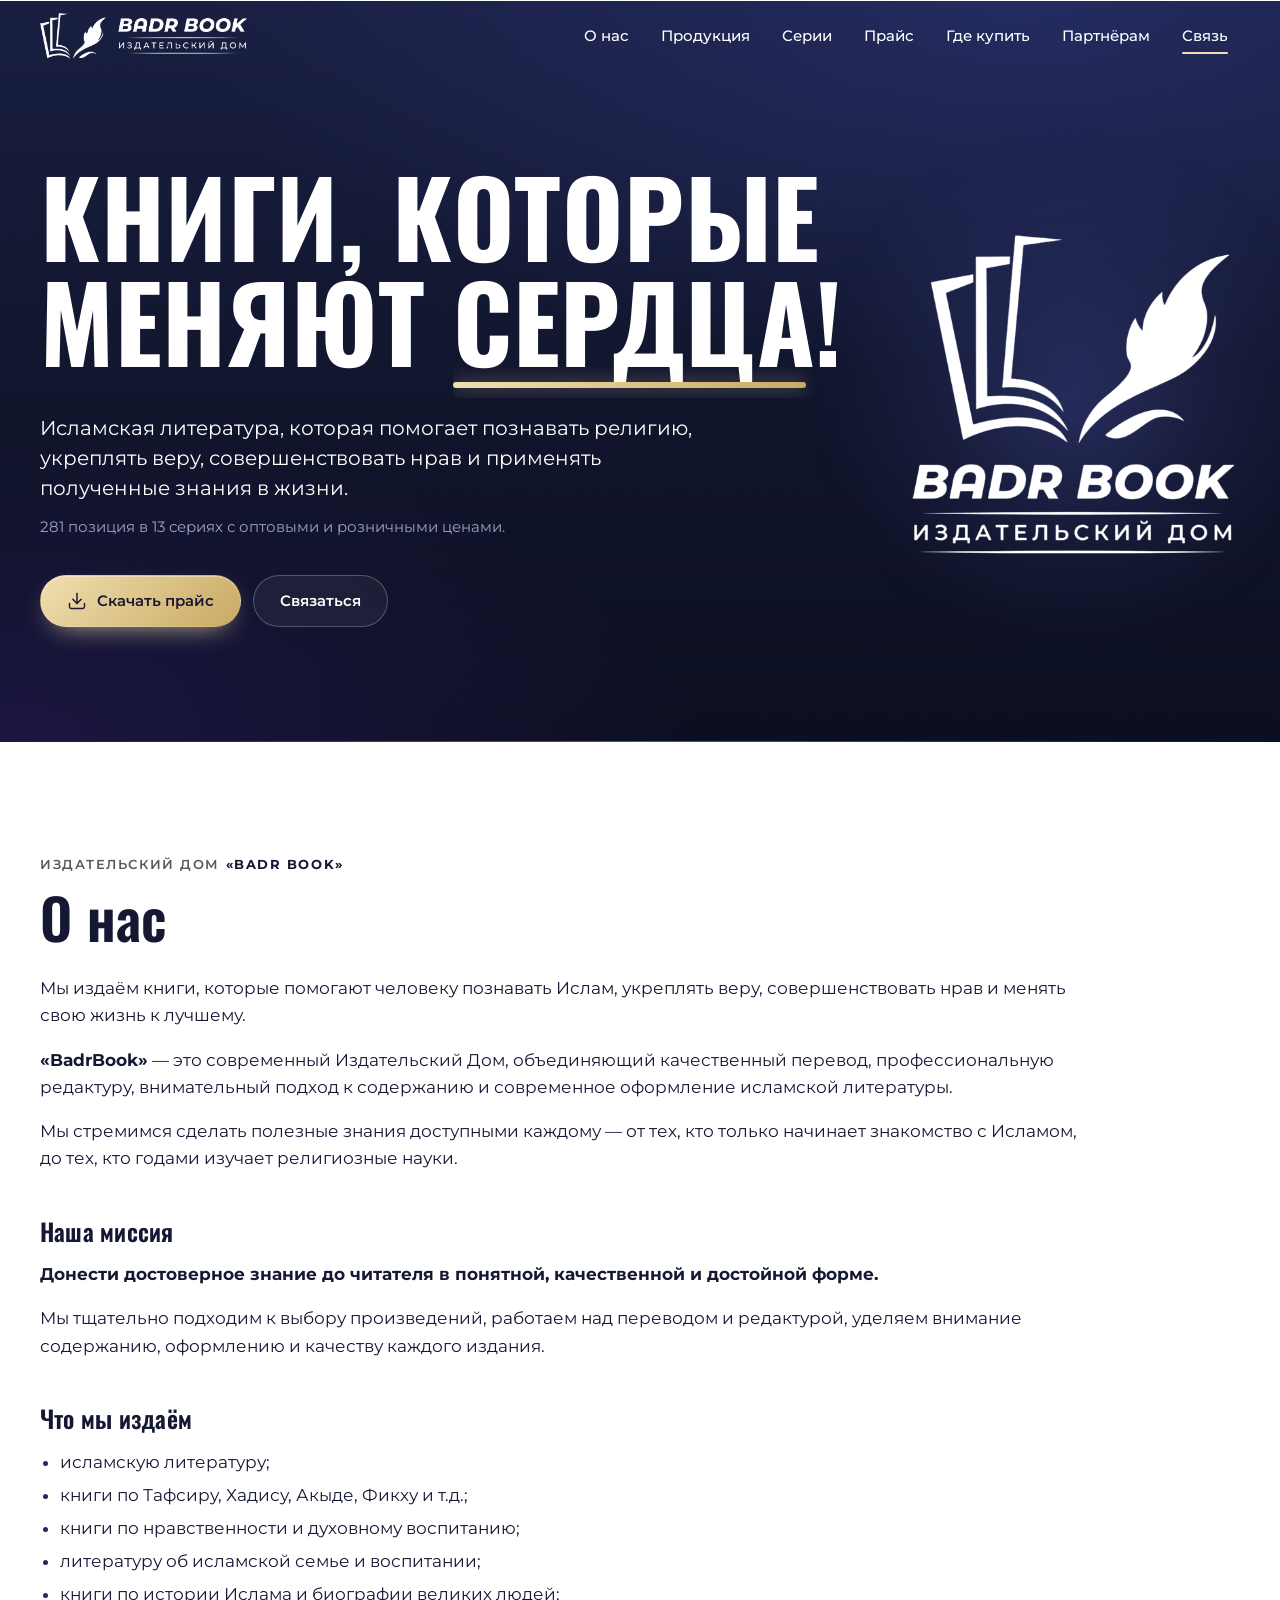
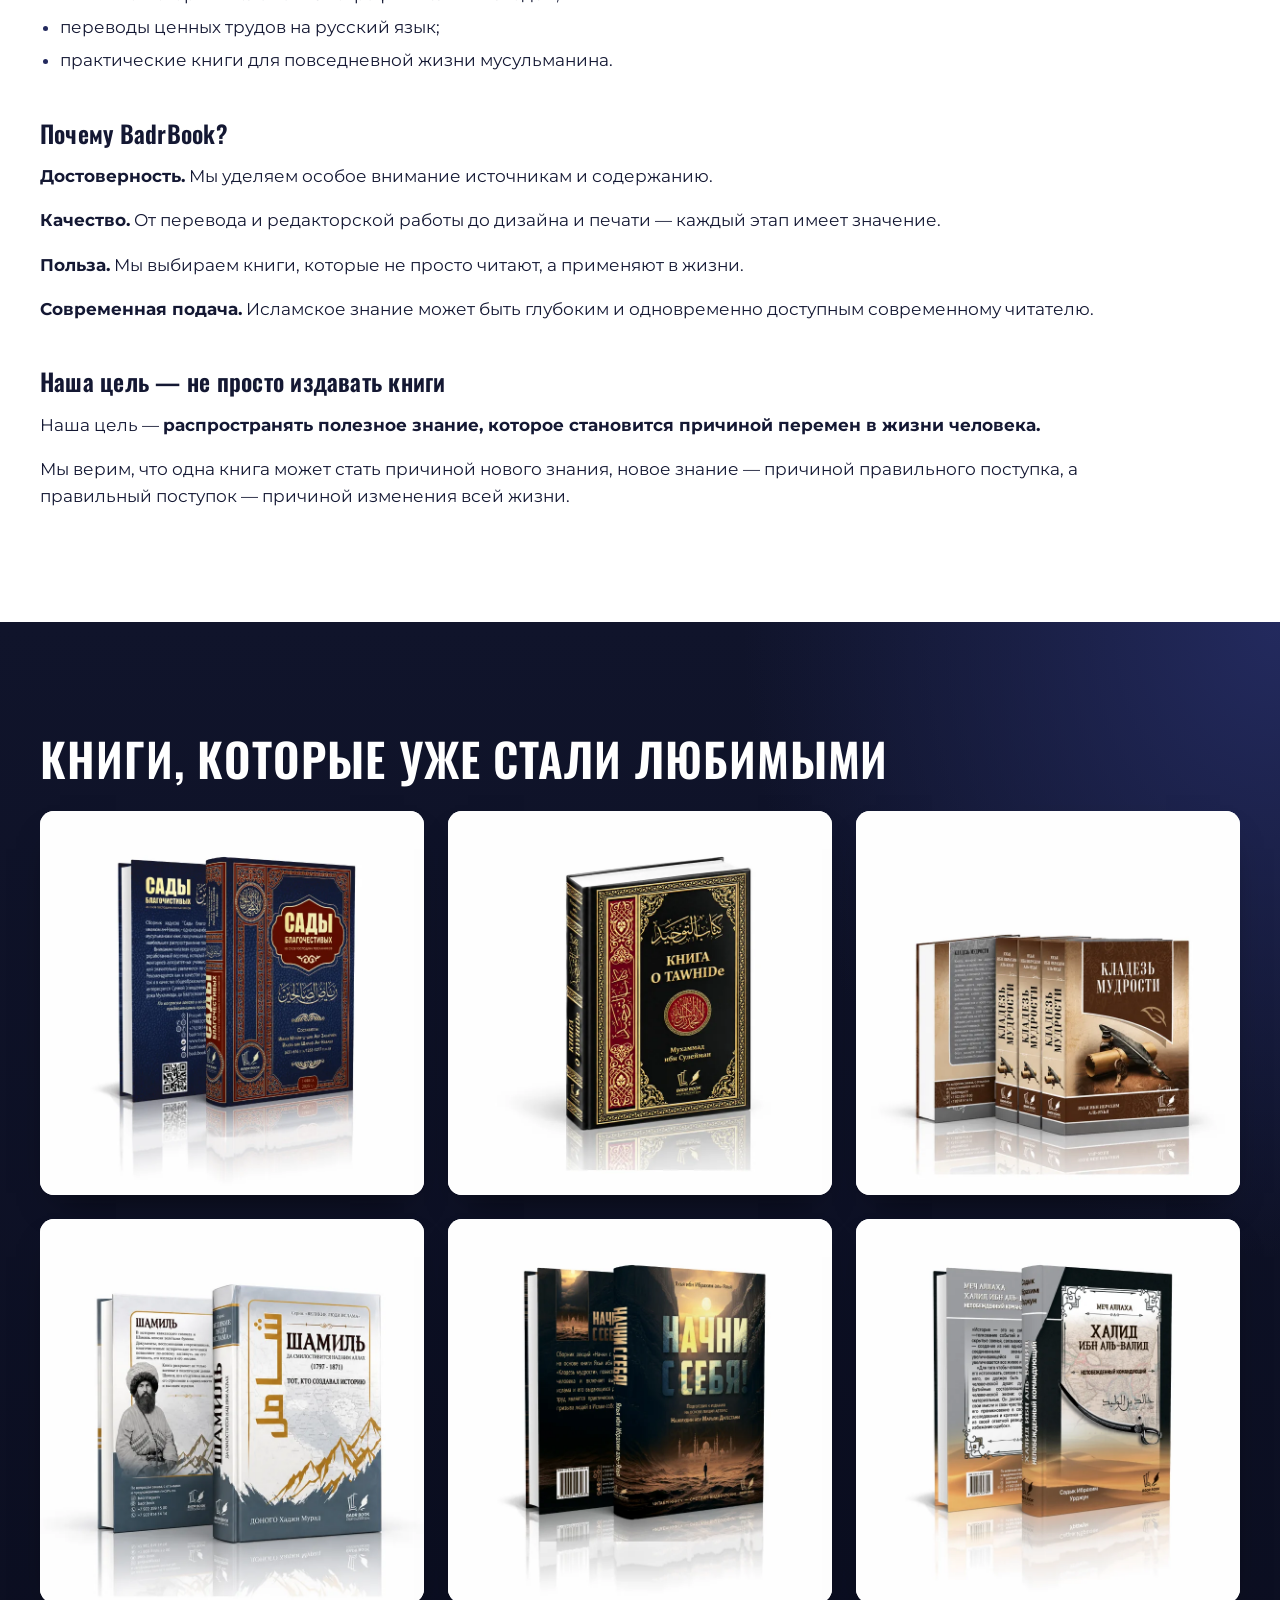
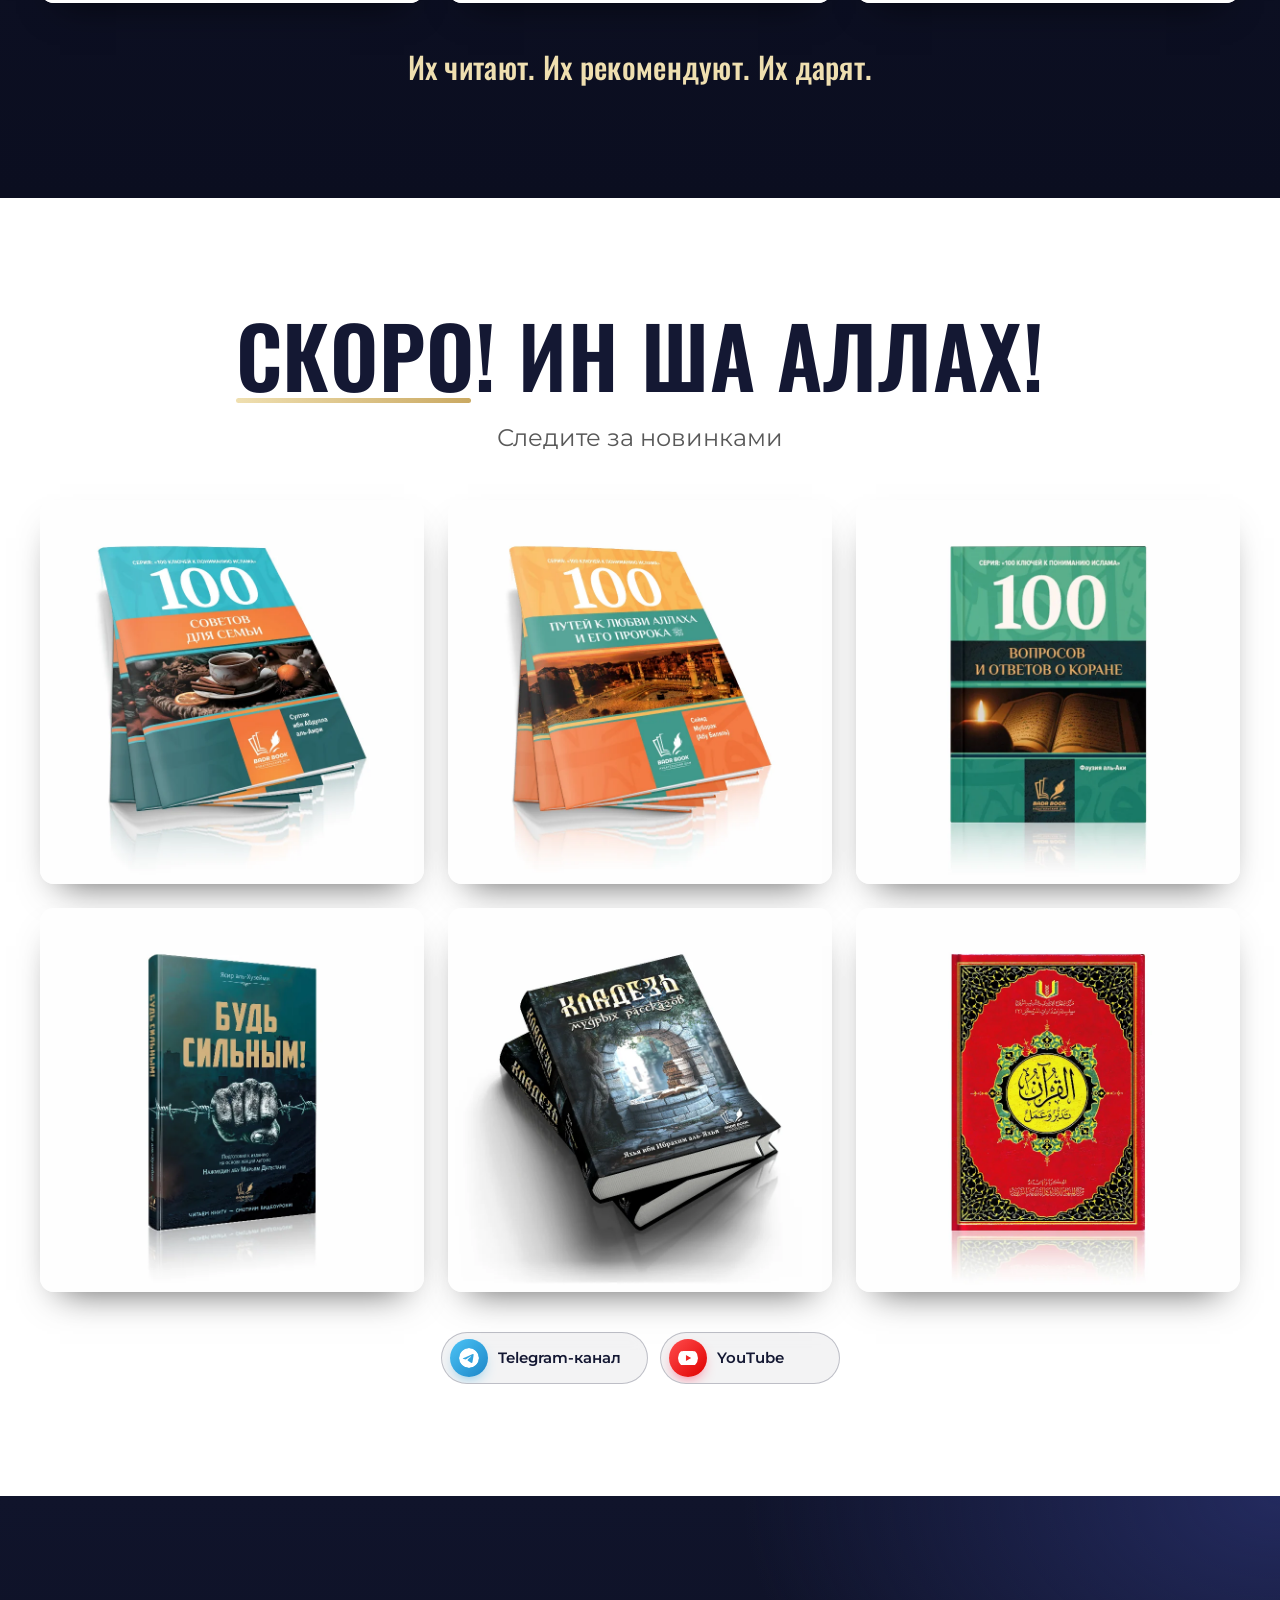
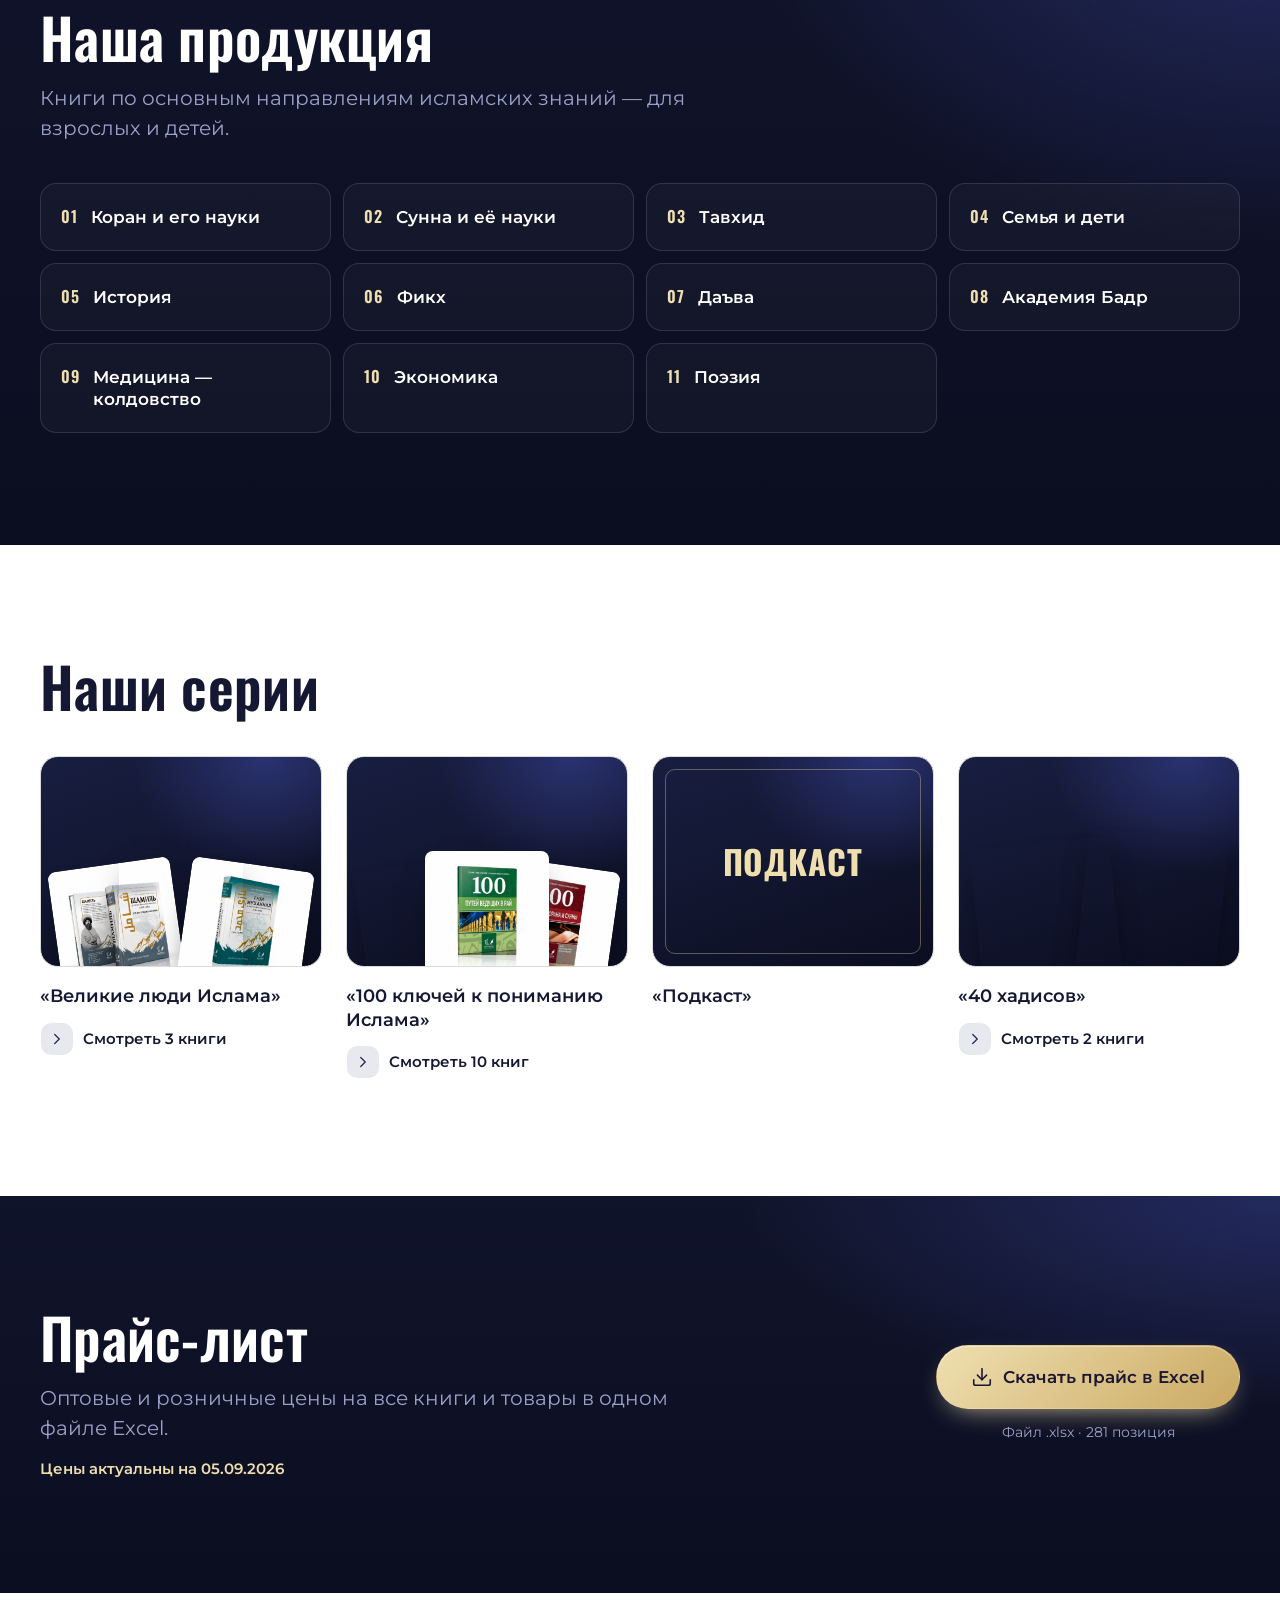
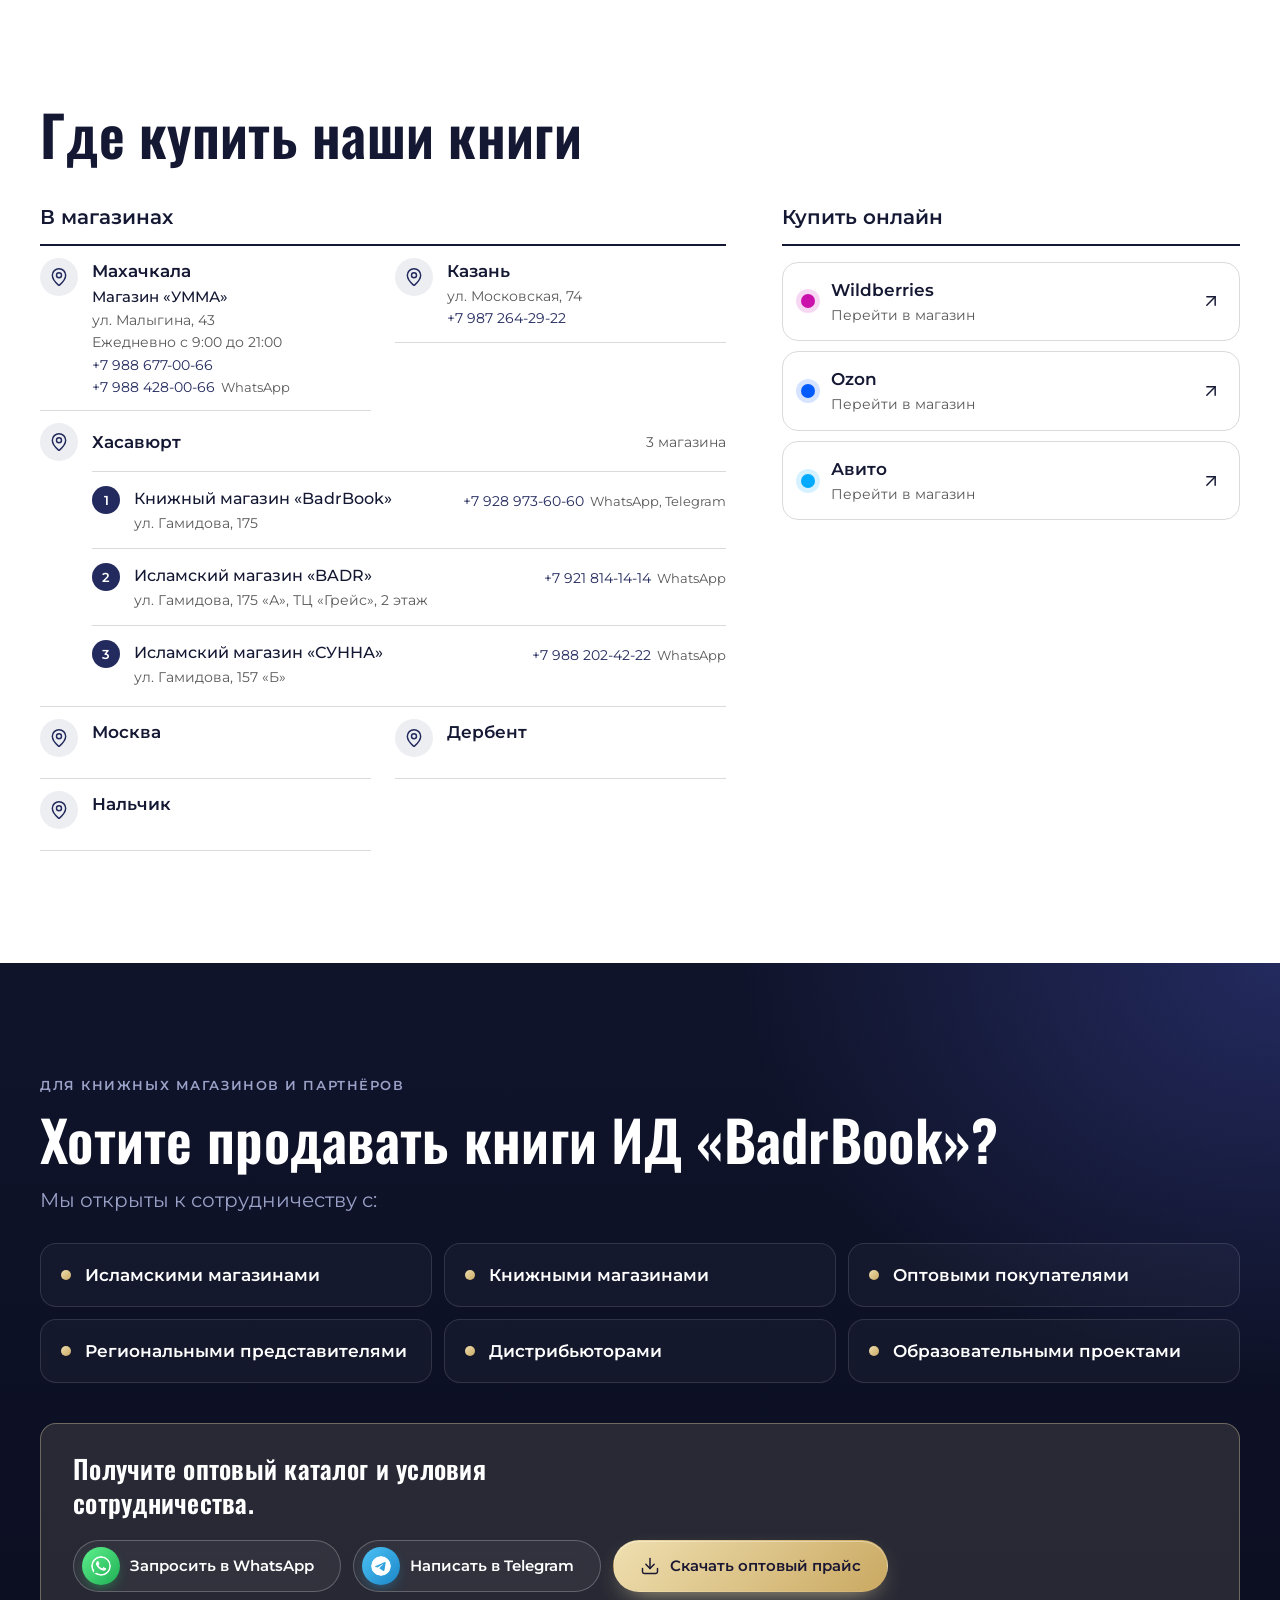
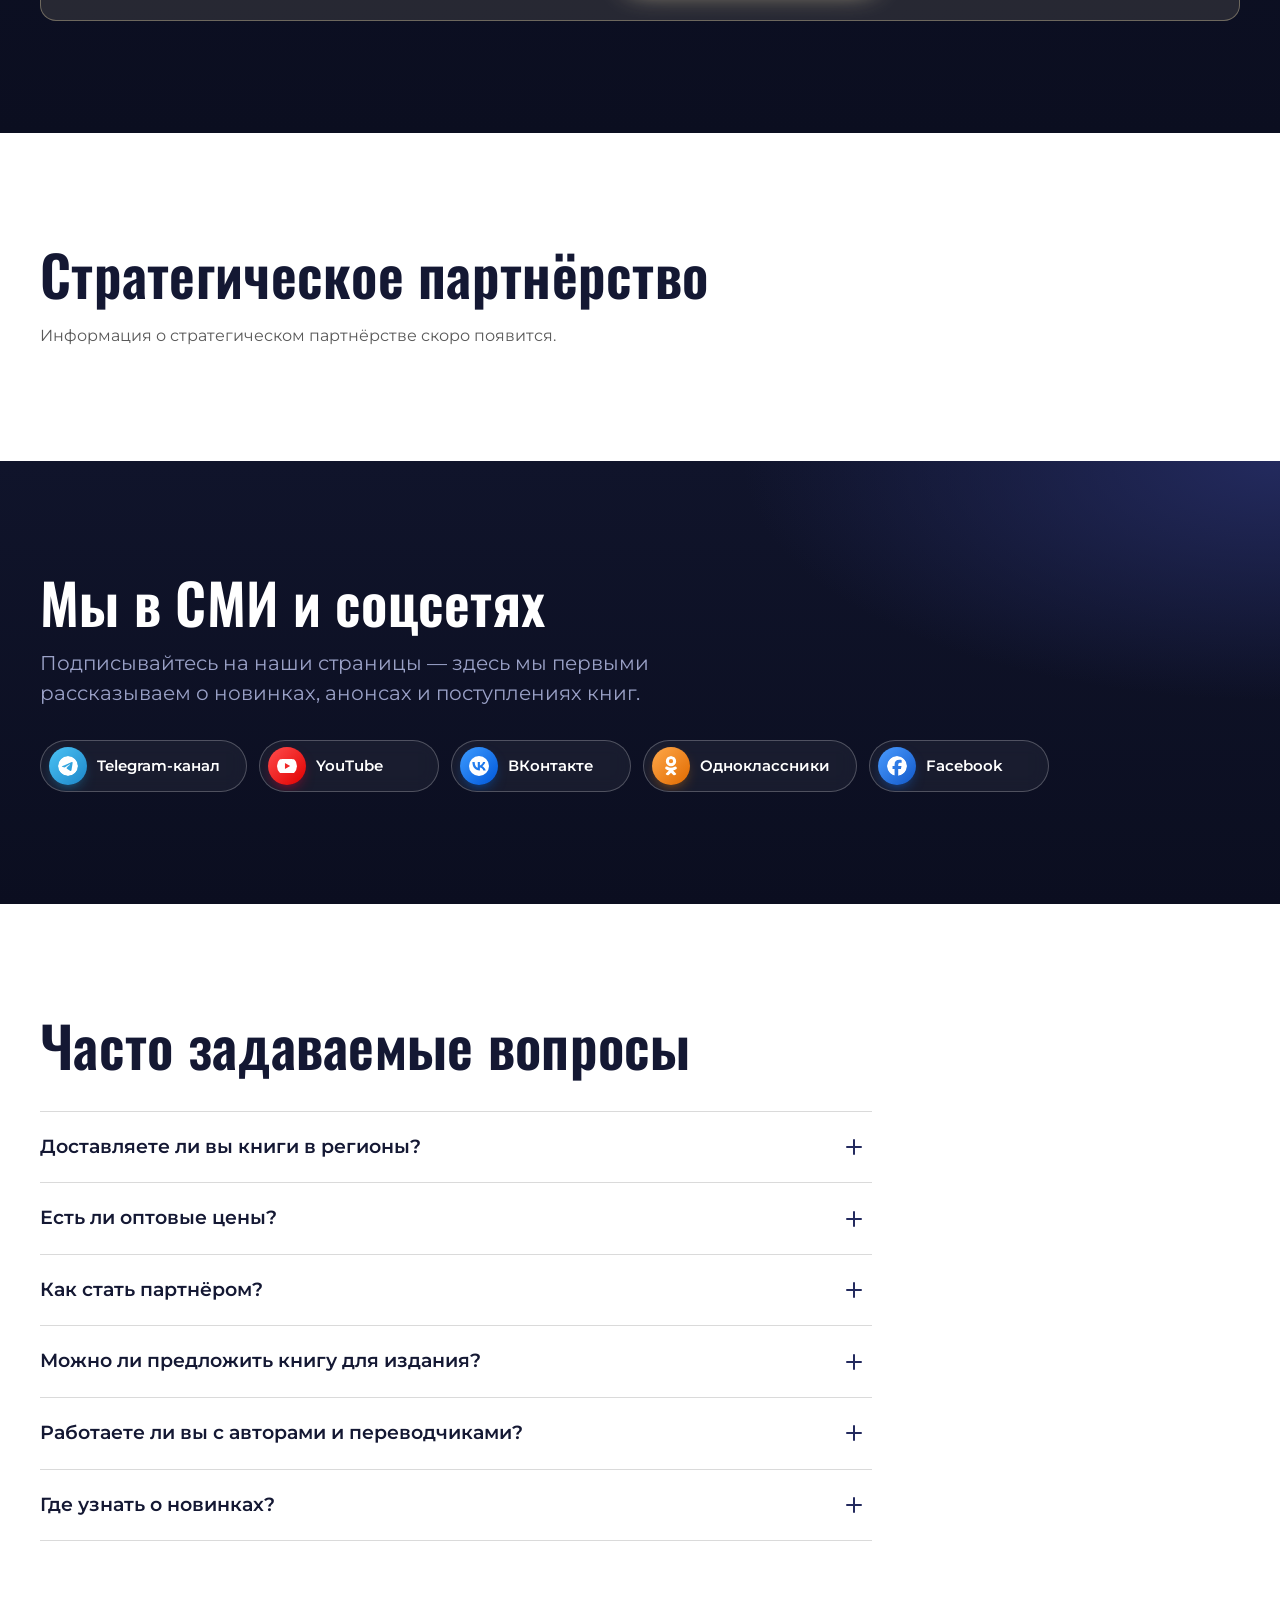
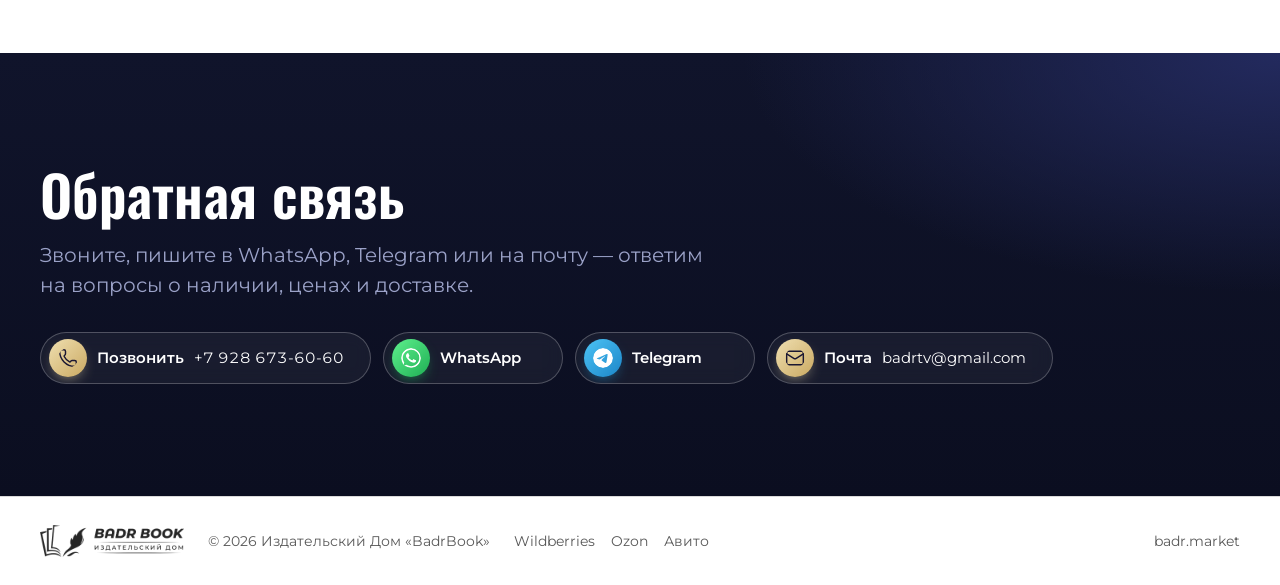
==== commit b0afbb4b: "deploy: 9a504ba90142cefd5d89fede134fb1af877749eb" ====
--- a/index.html
+++ b/index.html
@@ -25,7 +25,7 @@
   <link rel="preconnect" href="https://fonts.googleapis.com">
   <link rel="preconnect" href="https://fonts.gstatic.com" crossorigin>
   <link rel="stylesheet" href="https://fonts.googleapis.com/css2?family=Montserrat:wght@400;500;600;700&family=Oswald:wght@600;700&display=swap">
-  <link rel="stylesheet" href="css/style.css?v=542da425">
+  <link rel="stylesheet" href="css/style.css?v=9a504ba9">
   <script>document.documentElement.classList.add("js")</script>
 
   <script type="application/ld+json">
@@ -34,7 +34,8 @@
     "@type": "BookStore",
     "name": "BadrBook",
     "alternateName": ["Издательский Дом «BadrBook»", "Бадр Бук"],
-    "telephone": "+79223591500",
+    "telephone": "+79286736060",
+    "email": "badrtv@gmail.com",
     "description": "Издательский дом: исламская литература для взрослых и детей, опт и розница.",
     "url": "https://badr.market/",
     "logo": "https://badr.market/assets/icon-512.png",
@@ -57,10 +58,14 @@
 <symbol id="i-arrow-up-right" viewBox="0 0 24 24" fill="none" stroke="currentColor" stroke-width="1.75" stroke-linecap="round" stroke-linejoin="round"><path d="M7 7h10v10"/><path d="M7 17 17 7"/></symbol>
 <symbol id="i-download" viewBox="0 0 24 24" fill="none" stroke="currentColor" stroke-width="1.75" stroke-linecap="round" stroke-linejoin="round"><path d="M12 15V3"/><path d="M21 15v4a2 2 0 0 1-2 2H5a2 2 0 0 1-2-2v-4"/><path d="m7 10 5 5 5-5"/></symbol>
 <symbol id="i-phone" viewBox="0 0 24 24" fill="none" stroke="currentColor" stroke-width="1.75" stroke-linecap="round" stroke-linejoin="round"><path d="M13.832 16.568a1 1 0 0 0 1.213-.303l.355-.465A2 2 0 0 1 17 15h3a2 2 0 0 1 2 2v3a2 2 0 0 1-2 2A18 18 0 0 1 2 4a2 2 0 0 1 2-2h3a2 2 0 0 1 2 2v3a2 2 0 0 1-.8 1.6l-.468.351a1 1 0 0 0-.292 1.233 14 14 0 0 0 6.392 6.384"/></symbol>
+<symbol id="i-mail" viewBox="0 0 24 24" fill="none" stroke="currentColor" stroke-width="1.75" stroke-linecap="round" stroke-linejoin="round"><path d="m22 7-8.991 5.727a2 2 0 0 1-2.009 0L2 7"/><rect x="2" y="4" width="20" height="16" rx="2"/></symbol>
 <symbol id="i-instagram" viewBox="0 0 24 24" fill="currentColor"><path d="M7.0301.084c-1.2768.0602-2.1487.264-2.911.5634-.7888.3075-1.4575.72-2.1228 1.3877-.6652.6677-1.075 1.3368-1.3802 2.127-.2954.7638-.4956 1.6365-.552 2.914-.0564 1.2775-.0689 1.6882-.0626 4.947.0062 3.2586.0206 3.6671.0825 4.9473.061 1.2765.264 2.1482.5635 2.9107.308.7889.72 1.4573 1.388 2.1228.6679.6655 1.3365 1.0743 2.1285 1.38.7632.295 1.6361.4961 2.9134.552 1.2773.056 1.6884.069 4.9462.0627 3.2578-.0062 3.668-.0207 4.9478-.0814 1.28-.0607 2.147-.2652 2.9098-.5633.7889-.3086 1.4578-.72 2.1228-1.3881.665-.6682 1.0745-1.3378 1.3795-2.1284.2957-.7632.4966-1.636.552-2.9124.056-1.2809.0692-1.6898.063-4.948-.0063-3.2583-.021-3.6668-.0817-4.9465-.0607-1.2797-.264-2.1487-.5633-2.9117-.3084-.7889-.72-1.4568-1.3876-2.1228C21.2982 1.33 20.628.9208 19.8378.6165 19.074.321 18.2017.1197 16.9244.0645 15.6471.0093 15.236-.005 11.977.0014 8.718.0076 8.31.0215 7.0301.0839m.1402 21.6932c-1.17-.0509-1.8053-.2453-2.2287-.408-.5606-.216-.96-.4771-1.3819-.895-.422-.4178-.6811-.8186-.9-1.378-.1644-.4234-.3624-1.058-.4171-2.228-.0595-1.2645-.072-1.6442-.079-4.848-.007-3.2037.0053-3.583.0607-4.848.05-1.169.2456-1.805.408-2.2282.216-.5613.4762-.96.895-1.3816.4188-.4217.8184-.6814 1.3783-.9003.423-.1651 1.0575-.3614 2.227-.4171 1.2655-.06 1.6447-.072 4.848-.079 3.2033-.007 3.5835.005 4.8495.0608 1.169.0508 1.8053.2445 2.228.408.5608.216.96.4754 1.3816.895.4217.4194.6816.8176.9005 1.3787.1653.4217.3617 1.056.4169 2.2263.0602 1.2655.0739 1.645.0796 4.848.0058 3.203-.0055 3.5834-.061 4.848-.051 1.17-.245 1.8055-.408 2.2294-.216.5604-.4763.96-.8954 1.3814-.419.4215-.8181.6811-1.3783.9-.4224.1649-1.0577.3617-2.2262.4174-1.2656.0595-1.6448.072-4.8493.079-3.2045.007-3.5825-.006-4.848-.0608M16.953 5.5864A1.44 1.44 0 1 0 18.39 4.144a1.44 1.44 0 0 0-1.437 1.4424M5.8385 12.012c.0067 3.4032 2.7706 6.1557 6.173 6.1493 3.4026-.0065 6.157-2.7701 6.1506-6.1733-.0065-3.4032-2.771-6.1565-6.174-6.1498-3.403.0067-6.156 2.771-6.1496 6.1738M8 12.0077a4 4 0 1 1 4.008 3.9921A3.9996 3.9996 0 0 1 8 12.0077"/></symbol>
 <symbol id="i-telegram" viewBox="0 0 24 24" fill="currentColor"><path d="M11.944 0A12 12 0 0 0 0 12a12 12 0 0 0 12 12 12 12 0 0 0 12-12A12 12 0 0 0 12 0a12 12 0 0 0-.056 0zm4.962 7.224c.1-.002.321.023.465.14a.506.506 0 0 1 .171.325c.016.093.036.306.02.472-.18 1.898-.962 6.502-1.36 8.627-.168.9-.499 1.201-.82 1.23-.696.065-1.225-.46-1.9-.902-1.056-.693-1.653-1.124-2.678-1.8-1.185-.78-.417-1.21.258-1.91.177-.184 3.247-2.977 3.307-3.23.007-.032.014-.15-.056-.212s-.174-.041-.249-.024c-.106.024-1.793 1.14-5.061 3.345-.48.33-.913.49-1.302.48-.428-.008-1.252-.241-1.865-.44-.752-.245-1.349-.374-1.297-.789.027-.216.325-.437.893-.663 3.498-1.524 5.83-2.529 6.998-3.014 3.332-1.386 4.025-1.627 4.476-1.635z"/></symbol>
 <symbol id="i-whatsapp" viewBox="0 0 24 24" fill="currentColor"><path d="M17.472 14.382c-.297-.149-1.758-.867-2.03-.967-.273-.099-.471-.148-.67.15-.197.297-.767.966-.94 1.164-.173.199-.347.223-.644.075-.297-.15-1.255-.463-2.39-1.475-.883-.788-1.48-1.761-1.653-2.059-.173-.297-.018-.458.13-.606.134-.133.298-.347.446-.52.149-.174.198-.298.298-.497.099-.198.05-.371-.025-.52-.075-.149-.669-1.612-.916-2.207-.242-.579-.487-.5-.669-.51-.173-.008-.371-.01-.57-.01-.198 0-.52.074-.792.372-.272.297-1.04 1.016-1.04 2.479 0 1.462 1.065 2.875 1.213 3.074.149.198 2.096 3.2 5.077 4.487.709.306 1.262.489 1.694.625.712.227 1.36.195 1.871.118.571-.085 1.758-.719 2.006-1.413.248-.694.248-1.289.173-1.413-.074-.124-.272-.198-.57-.347m-5.421 7.403h-.004a9.87 9.87 0 01-5.031-1.378l-.361-.214-3.741.982.998-3.648-.235-.374a9.86 9.86 0 01-1.51-5.26c.001-5.45 4.436-9.884 9.888-9.884 2.64 0 5.122 1.03 6.988 2.898a9.825 9.825 0 012.893 6.994c-.003 5.45-4.437 9.884-9.885 9.884m8.413-18.297A11.815 11.815 0 0012.05 0C5.495 0 .16 5.335.157 11.892c0 2.096.547 4.142 1.588 5.945L.057 24l6.305-1.654a11.882 11.882 0 005.683 1.448h.005c6.554 0 11.89-5.335 11.893-11.893a11.821 11.821 0 00-3.48-8.413Z"/></symbol>
 <symbol id="i-youtube" viewBox="0 0 24 24" fill="currentColor"><path d="M23.498 6.186a3.016 3.016 0 0 0-2.122-2.136C19.505 3.545 12 3.545 12 3.545s-7.505 0-9.377.505A3.017 3.017 0 0 0 .502 6.186C0 8.07 0 12 0 12s0 3.93.502 5.814a3.016 3.016 0 0 0 2.122 2.136c1.871.505 9.376.505 9.376.505s7.505 0 9.377-.505a3.015 3.015 0 0 0 2.122-2.136C24 15.93 24 12 24 12s0-3.93-.502-5.814zM9.545 15.568V8.432L15.818 12l-6.273 3.568z"/></symbol>
+<symbol id="i-vk" viewBox="0 0 24 24" fill="currentColor"><path d="m9.489.004.729-.003h3.564l.73.003.914.01.433.007.418.011.403.014.388.016.374.021.36.025.345.03.333.033c1.74.196 2.933.616 3.833 1.516.9.9 1.32 2.092 1.516 3.833l.034.333.029.346.025.36.02.373.025.588.012.41.013.644.009.915.004.98-.001 3.313-.003.73-.01.914-.007.433-.011.418-.014.403-.016.388-.021.374-.025.36-.03.345-.033.333c-.196 1.74-.616 2.933-1.516 3.833-.9.9-2.092 1.32-3.833 1.516l-.333.034-.346.029-.36.025-.373.02-.588.025-.41.012-.644.013-.915.009-.98.004-3.313-.001-.73-.003-.914-.01-.433-.007-.418-.011-.403-.014-.388-.016-.374-.021-.36-.025-.345-.03-.333-.033c-1.74-.196-2.933-.616-3.833-1.516-.9-.9-1.32-2.092-1.516-3.833l-.034-.333-.029-.346-.025-.36-.02-.373-.025-.588-.012-.41-.013-.644-.009-.915-.004-.98.001-3.313.003-.73.01-.914.007-.433.011-.418.014-.403.016-.388.021-.374.025-.36.03-.345.033-.333c.196-1.74.616-2.933 1.516-3.833.9-.9 2.092-1.32 3.833-1.516l.333-.034.346-.029.36-.025.373-.02.588-.025.41-.012.644-.013.915-.009ZM6.79 7.3H4.05c.13 6.24 3.25 9.99 8.72 9.99h.31v-3.57c2.01.2 3.53 1.67 4.14 3.57h2.84c-.78-2.84-2.83-4.41-4.11-5.01 1.28-.74 3.08-2.54 3.51-4.98h-2.58c-.56 1.98-2.22 3.78-3.8 3.95V7.3H10.5v6.92c-1.6-.4-3.62-2.34-3.71-6.92Z"/></symbol>
+<symbol id="i-ok" viewBox="0 0 24 24" fill="currentColor"><path d="M12 0a6.2 6.2 0 0 0-6.194 6.195 6.2 6.2 0 0 0 6.195 6.192 6.2 6.2 0 0 0 6.193-6.192A6.2 6.2 0 0 0 12.001 0zm0 3.63a2.567 2.567 0 0 1 2.565 2.565 2.568 2.568 0 0 1-2.564 2.564 2.568 2.568 0 0 1-2.565-2.564 2.567 2.567 0 0 1 2.565-2.564zM6.807 12.6a1.814 1.814 0 0 0-.91 3.35 11.611 11.611 0 0 0 3.597 1.49l-3.462 3.463a1.815 1.815 0 0 0 2.567 2.566L12 20.066l3.405 3.403a1.813 1.813 0 0 0 2.564 0c.71-.709.71-1.858 0-2.566l-3.462-3.462a11.593 11.593 0 0 0 3.596-1.49 1.814 1.814 0 1 0-1.932-3.073 7.867 7.867 0 0 1-8.34 0c-.318-.2-.674-.29-1.024-.278z"/></symbol>
+<symbol id="i-facebook" viewBox="0 0 24 24" fill="currentColor"><path d="M9.101 23.691v-7.98H6.627v-3.667h2.474v-1.58c0-4.085 1.848-5.978 5.858-5.978.401 0 .955.042 1.468.103a8.68 8.68 0 0 1 1.141.195v3.325a8.623 8.623 0 0 0-.653-.036 26.805 26.805 0 0 0-.733-.009c-.707 0-1.259.096-1.675.309a1.686 1.686 0 0 0-.679.622c-.258.42-.374.995-.374 1.752v1.297h3.919l-.386 2.103-.287 1.564h-3.246v8.245C19.396 23.238 24 18.179 24 12.044c0-6.627-5.373-12-12-12s-12 5.373-12 12c0 5.628 3.874 10.35 9.101 11.647Z"/></symbol>
 <symbol id="i-x" viewBox="0 0 24 24" fill="none" stroke="currentColor" stroke-width="1.75" stroke-linecap="round" stroke-linejoin="round"><path d="M18 6 6 18"/><path d="m6 6 12 12"/></symbol>
 </svg>
 
@@ -83,6 +88,8 @@
       <a href="#price">Прайс</a>
       <a href="#buy">Где купить</a>
       <a href="#partners">Партнёрам</a>
+      <a class="nav-m" href="#strategic">Стратегическое партнёрство</a>
+      <a class="nav-m" href="#media">Мы в соцсетях</a>
       <a class="nav-m" href="#faq">Вопросы</a>
       <a href="#contacts">Связь</a>
     </nav>
@@ -308,37 +315,104 @@
     </div>
   </section>
 
+  <section class="sec light strategic" id="strategic" aria-labelledby="strategic-title">
+    <div class="wrap">
+      <h2 id="strategic-title" data-reveal>Стратегическое партнёрство</h2>
+      <div class="prose strategic-text" id="strategic-text" data-reveal hidden></div>
+      <p class="strategic-empty" id="strategic-empty" data-reveal hidden>Информация о&nbsp;стратегическом партнёрстве скоро появится.</p>
+    </div>
+  </section>
+
+  <section class="sec dark media" id="media" aria-labelledby="media-title">
+    <div class="wrap">
+      <h2 id="media-title" data-reveal>Мы в&nbsp;СМИ и&nbsp;соцсетях</h2>
+      <p class="lead" data-reveal>Подписывайтесь на&nbsp;наши страницы&nbsp;— здесь мы первыми рассказываем о&nbsp;новинках, анонсах и&nbsp;поступлениях книг.</p>
+      <div class="contact-row" id="media-links" data-reveal>
+        <a class="btn btn-secondary btn-contact btn-tg" data-contact="telegramChannel" target="_blank" rel="noopener" hidden>
+          <svg class="i" aria-hidden="true"><use href="#i-telegram"/></svg><span>Telegram-канал</span>
+        </a>
+        <a class="btn btn-secondary btn-contact btn-yt" data-contact="youtube" target="_blank" rel="noopener" hidden>
+          <svg class="i" aria-hidden="true"><use href="#i-youtube"/></svg><span>YouTube</span>
+        </a>
+        <a class="btn btn-secondary btn-contact btn-vk" data-contact="vk" target="_blank" rel="noopener" hidden>
+          <svg class="i" aria-hidden="true"><use href="#i-vk"/></svg><span>ВКонтакте</span>
+        </a>
+        <a class="btn btn-secondary btn-contact btn-ok" data-contact="ok" target="_blank" rel="noopener" hidden>
+          <svg class="i" aria-hidden="true"><use href="#i-ok"/></svg><span>Одноклассники</span>
+        </a>
+        <a class="btn btn-secondary btn-contact btn-fb" data-contact="facebook" target="_blank" rel="noopener" hidden>
+          <svg class="i" aria-hidden="true"><use href="#i-facebook"/></svg><span>Facebook</span>
+        </a>
+        <a class="btn btn-secondary btn-contact btn-ig" data-contact="instagram" target="_blank" rel="noopener" hidden>
+          <svg class="i" aria-hidden="true"><use href="#i-instagram"/></svg><span>Instagram</span>
+        </a>
+      </div>
+    </div>
+  </section>
+
   <section class="sec light faq" id="faq" aria-labelledby="faq-title">
     <div class="wrap">
       <h2 id="faq-title" data-reveal>Часто задаваемые вопросы</h2>
       <div class="faq-list" data-reveal>
         <details>
-          <summary>Где купить книги BadrBook?</summary>
-          <p>В&nbsp;магазинах Махачкалы, Москвы, Казани, Хасавюрта, Дербента и&nbsp;Нальчика, а&nbsp;онлайн&nbsp;— в&nbsp;наших магазинах на&nbsp;Wildberries, Ozon и&nbsp;Avito. Адреса и&nbsp;ссылки собраны в&nbsp;разделе <a href="#buy">«Где купить»</a>.</p>
-        </details>
-        <details>
           <summary>Доставляете ли вы книги в&nbsp;регионы?</summary>
-          <p>Да. Заказ на&nbsp;Wildberries и&nbsp;Ozon приедет в&nbsp;ближайший к&nbsp;вам пункт выдачи в&nbsp;любом городе России. Доставку оптовых заказов в&nbsp;ваш регион обсудим отдельно&nbsp;— <a href="#contacts">напишите нам</a>.</p>
+          <div class="faq-a">
+            <p><strong>Да, доставляем!</strong></p>
+            <p>Издательский Дом «<strong>BadrBook</strong>» отправляет книги по&nbsp;всей России и&nbsp;в&nbsp;регионы. Вы&nbsp;можете заказать наши издания, находясь в&nbsp;любой точке страны.</p>
+            <p>Стоимость и&nbsp;сроки доставки зависят от&nbsp;региона, количества книг и&nbsp;выбранного способа отправки. Мы&nbsp;поможем подобрать удобный и&nbsp;выгодный вариант.</p>
+            <p><strong>Выберите интересующие вас книги и&nbsp;оформите заказ прямо сейчас&nbsp;— мы&nbsp;бережно упакуем и&nbsp;отправим ваш заказ!</strong></p>
+          </div>
         </details>
         <details>
           <summary>Есть ли оптовые цены?</summary>
-          <p>Да. В&nbsp;прайс-листе у&nbsp;каждой книги указаны оптовая и&nbsp;розничная цены&nbsp;— <a href="data/badr-price.xlsx" download="Прайс BadrBook.xlsx">скачайте его в&nbsp;Excel</a>. Условия оптовой закупки подскажем по&nbsp;телефону или в&nbsp;мессенджере.</p>
+          <div class="faq-a">
+            <p>Да, конечно!</p>
+            <p>Для оптовых покупателей у&nbsp;ИД&nbsp;«<strong>BadrBook</strong>» действуют специальные оптовые цены. Размер скидки зависит от&nbsp;количества книг и&nbsp;состава заказа.</p>
+            <p>Чтобы получить оптовый прайс, <a href="#contacts">напишите нам</a> количество интересующих вас книг&nbsp;— мы&nbsp;рассчитаем наиболее выгодные условия и&nbsp;поможем оформить заказ.</p>
+            <p><strong>Оформляйте заказ&nbsp;— будем рады сотрудничеству!</strong></p>
+          </div>
         </details>
         <details>
           <summary>Как стать партнёром?</summary>
-          <p>Напишите нам в&nbsp;WhatsApp или Telegram и&nbsp;коротко расскажите о&nbsp;своём магазине или проекте. Мы&nbsp;пришлём оптовый каталог и&nbsp;условия сотрудничества. Подробнее&nbsp;— в&nbsp;разделе <a href="#partners">«Партнёрам»</a>.</p>
+          <div class="faq-a">
+            <p>Мы&nbsp;открыты к&nbsp;сотрудничеству с&nbsp;книжными магазинами, оптовыми компаниями, исламскими магазинами, образовательными проектами и&nbsp;другими организациями.</p>
+            <p>Чтобы стать партнёром <strong>BadrBook</strong>, <a href="#contacts">свяжитесь с&nbsp;нами</a> удобным способом и&nbsp;сообщите:</p>
+            <ul>
+              <li>название вашей организации или магазина;</li>
+              <li>город и&nbsp;регион;</li>
+              <li>формат сотрудничества;</li>
+              <li>предполагаемый объём заказов.</li>
+            </ul>
+            <p>Мы&nbsp;обсудим условия, предоставим партнёрские и&nbsp;оптовые цены и&nbsp;подберём оптимальный формат сотрудничества.</p>
+            <p><strong>Хотите стать партнёром ИД&nbsp;«BadrBook»? Напишите нам&nbsp;— будем рады сотрудничеству!</strong></p>
+          </div>
         </details>
         <details>
           <summary>Можно ли предложить книгу для издания?</summary>
-          <p>Да. <a href="#contacts">Напишите нам</a>: название, автор, язык оригинала и&nbsp;пара слов о&nbsp;содержании. Мы&nbsp;внимательно подходим к&nbsp;выбору произведений и&nbsp;ответим, когда рассмотрим предложение.</p>
+          <div class="faq-a">
+            <p>Да, конечно! ИД&nbsp;«<strong>BadrBook</strong>» рассматривает предложения авторов, переводчиков и&nbsp;правообладателей.</p>
+            <p>Если вы&nbsp;хотите предложить книгу для издания, отправьте нам информацию о&nbsp;произведении: <strong>название, имя автора, краткое описание и,&nbsp;по&nbsp;возможности, рукопись или электронную версию книги</strong>.</p>
+            <p>Мы&nbsp;внимательно рассмотрим предложение и, если книга соответствует нашей издательской концепции и&nbsp;требованиям, свяжемся с&nbsp;вами для дальнейшего обсуждения условий сотрудничества.</p>
+            <p><strong>Есть книга, которую вы&nbsp;считаете важной для русскоязычного читателя? Предложите её нам&nbsp;— возможно, именно она станет следующим изданием «BadrBook».</strong></p>
+          </div>
         </details>
         <details>
           <summary>Работаете ли вы с&nbsp;авторами и&nbsp;переводчиками?</summary>
-          <p>Да. Переводы ценных трудов на&nbsp;русский язык&nbsp;— одно из&nbsp;наших направлений. Если вы&nbsp;автор, переводчик или редактор, <a href="#contacts">напишите нам</a> и&nbsp;приложите примеры своих работ.</p>
+          <div class="faq-a">
+            <p>Да, Издательский Дом <strong>BadrBook</strong> сотрудничает с&nbsp;авторами и&nbsp;переводчиками.</p>
+            <p>Мы&nbsp;рассматриваем <strong>рукописи оригинальных произведений, переводы и&nbsp;издательские проекты</strong>, соответствующие нашей тематике и&nbsp;редакционной политике.</p>
+            <p>Если вы&nbsp;хотите предложить свою книгу или перевод для издания, отправьте нам информацию о&nbsp;произведении, краткое описание и, при наличии, фрагмент рукописи. После рассмотрения редакцией мы&nbsp;свяжемся с&nbsp;вами и&nbsp;обсудим возможные условия сотрудничества.</p>
+            <p><strong>Предложить рукопись или перевод можно через наши <a href="#contacts">официальные контакты</a>.</strong></p>
+          </div>
         </details>
         <details>
           <summary>Где узнать о&nbsp;новинках?</summary>
-          <p>В&nbsp;разделе <a href="#soon">«Скоро! Ин&nbsp;ша Аллах!»</a> и&nbsp;на&nbsp;наших каналах&nbsp;— ссылки на&nbsp;них там&nbsp;же. Анонсы будущих книг мы&nbsp;публикуем там в&nbsp;первую очередь.</p>
+          <div class="faq-a">
+            <p>Все новинки, поступления и&nbsp;анонсы новых книг ИД&nbsp;«<strong>BadrBook</strong>» мы&nbsp;регулярно публикуем в&nbsp;нашем официальном Telegram-канале, а&nbsp;также на&nbsp;наших аккаунтах в&nbsp;соцсетях.</p>
+            <p>Подписывайтесь, чтобы первыми узнавать о&nbsp;новых изданиях, специальных предложениях, конкурсах и&nbsp;других новостях издательства.</p>
+            <p><strong>Официальный Telegram-канал BadrBook:</strong> <a href="https://t.me/badrbook313" target="_blank" rel="noopener">@badrbook313</a></p>
+            <p>Будьте в&nbsp;числе первых, кто открывает новые книги, которые меняют сердца!</p>
+          </div>
         </details>
       </div>
     </div>
@@ -347,16 +421,19 @@
   <section class="sec dark contacts" id="contacts" aria-labelledby="contacts-title">
     <div class="wrap">
       <h2 id="contacts-title" data-reveal>Обратная связь</h2>
-      <p class="lead" data-reveal>Звоните или пишите в&nbsp;WhatsApp и&nbsp;Telegram&nbsp;— ответим на&nbsp;вопросы о&nbsp;наличии, ценах и&nbsp;доставке.</p>
+      <p class="lead" data-reveal>Звоните, пишите в&nbsp;WhatsApp, Telegram или на&nbsp;почту&nbsp;— ответим на&nbsp;вопросы о&nbsp;наличии, ценах и&nbsp;доставке.</p>
       <div class="contact-row" id="contact-main" data-reveal>
         <a class="btn btn-secondary btn-contact" data-contact="phone" hidden>
-          <svg class="i" aria-hidden="true"><use href="#i-phone"/></svg><span>Позвонить</span><span class="contact-value" data-contact-value></span>
+          <svg class="i" aria-hidden="true"><use href="#i-phone"/></svg><span>Позвонить</span><span class="contact-value" data-contact-value="phone"></span>
         </a>
         <a class="btn btn-secondary btn-contact btn-wa" data-contact="whatsapp" target="_blank" rel="noopener" hidden>
           <svg class="i" aria-hidden="true"><use href="#i-whatsapp"/></svg><span>WhatsApp</span>
         </a>
         <a class="btn btn-secondary btn-contact btn-tg" data-contact="telegram" target="_blank" rel="noopener" hidden>
           <svg class="i" aria-hidden="true"><use href="#i-telegram"/></svg><span>Telegram</span>
+        </a>
+        <a class="btn btn-secondary btn-contact" data-contact="email" hidden>
+          <svg class="i" aria-hidden="true"><use href="#i-mail"/></svg><span>Почта</span><span class="contact-value" data-contact-value="email"></span>
         </a>
       </div>
       <p class="contacts-empty" id="contacts-empty" hidden>Контакты появятся здесь в&nbsp;ближайшее время.</p>
@@ -393,8 +470,8 @@
   <svg class="i" aria-hidden="true"><use href="#i-arrow-up"/></svg>
 </button>
 
-<script src="js/config.js?v=542da425"></script>
-<script src="data/prices.js?v=542da425"></script>
-<script src="js/app.js?v=542da425"></script>
+<script src="js/config.js?v=9a504ba9"></script>
+<script src="data/prices.js?v=9a504ba9"></script>
+<script src="js/app.js?v=9a504ba9"></script>
 </body>
 </html>
--- a/css/style.css
+++ b/css/style.css
@@ -18,6 +18,9 @@
   --tg: #229ed9;
   --ig: #e4405f;
   --yt: #ff0033;
+  --vk: #0077ff;
+  --ok: #ee8208;
+  --fb: #1877f2;
 
   --font-display: "Oswald", "Arial Narrow", sans-serif;
   --font-text: "Montserrat", "Segoe UI", Arial, sans-serif;
@@ -227,9 +230,15 @@
 .btn-tg { --glow: var(--tg); }
 .btn-ig { --glow: var(--ig); }
 .btn-yt { --glow: var(--yt); }
+.btn-vk { --glow: var(--vk); }
+.btn-ok { --glow: var(--ok); }
+.btn-fb { --glow: var(--fb); }
 .btn-contact.btn-wa .i { background: linear-gradient(135deg, #5ef08d, #1faf54); color: #fff; }
 .btn-contact.btn-tg .i { background: linear-gradient(135deg, #4cc3f5, #1c86c8); color: #fff; }
 .btn-contact.btn-yt .i { background: linear-gradient(135deg, #ff4d4d, #e00000); color: #fff; }
+.btn-contact.btn-vk .i { background: linear-gradient(135deg, #3d9bff, #0057d9); color: #fff; }
+.btn-contact.btn-ok .i { background: linear-gradient(135deg, #ffa84a, #e06a00); color: #fff; }
+.btn-contact.btn-fb .i { background: linear-gradient(135deg, #4a9bff, #1259c9); color: #fff; }
 .btn-contact.btn-ig .i { background: linear-gradient(45deg, #f9a93b, #e4405f 45%, #a23ccf); color: #fff; }
 @media (hover: hover) {
   .btn-contact:hover { box-shadow: 0 14px 34px -16px var(--glow); }
@@ -237,6 +246,9 @@
   .btn-contact.btn-tg:hover { border-color: var(--tg); }
   .btn-contact.btn-ig:hover { border-color: var(--ig); }
   .btn-contact.btn-yt:hover { border-color: var(--yt); }
+  .btn-contact.btn-vk:hover { border-color: var(--vk); }
+  .btn-contact.btn-ok:hover { border-color: var(--ok); }
+  .btn-contact.btn-fb:hover { border-color: var(--fb); }
 }
 
 .btn:disabled, .btn[aria-disabled="true"] { opacity: 0.4; cursor: not-allowed; }
@@ -817,7 +829,7 @@
 }
 .city-card {
   display: flex;
-  align-items: center;
+  align-items: flex-start;
   gap: 14px;
   min-height: 72px;
   padding: 12px 0;
@@ -834,10 +846,52 @@
 }
 .city-text, .market-text { display: flex; flex-direction: column; min-width: 0; }
 .city { font-weight: 600; font-size: 17px; }
+.city-name { font-weight: 500; font-size: 15px; }
 .city-addr { color: var(--soft); font-size: 14px; }
+.city-phone { font-size: 14px; }
+.city-phone a, .city-map { color: var(--accent); text-decoration: none; }
+.city-map { font-size: 14px; width: fit-content; }
+.phone-note { margin-left: 6px; color: var(--soft); font-size: 13px; }
 @media (hover: hover) {
-  a.city-card:hover .city { text-decoration: underline; text-underline-offset: 4px; }
-}
+  .city-phone a:hover, .city-map:hover { text-decoration: underline; text-underline-offset: 3px; }
+}
+
+/* Несколько магазинов в одном городе: общая плашка с нумерованным списком */
+.city-group { grid-column: 1 / -1; padding: 12px 0 4px; border-bottom: 1px solid var(--rule); }
+.group-head { display: flex; align-items: center; gap: 14px; }
+.group-head .i {
+  flex: none;
+  width: 38px;
+  height: 38px;
+  padding: 9px;
+  border-radius: 50%;
+  background: color-mix(in srgb, var(--accent) 8%, transparent);
+  color: var(--accent);
+}
+.group-count { margin-left: auto; color: var(--soft); font-size: 14px; white-space: nowrap; }
+.shops { list-style: none; margin: 10px 0 0 52px; padding: 0; }
+.shop {
+  display: grid;
+  grid-template-columns: 28px minmax(0, 1fr) auto;
+  align-items: start;
+  column-gap: 14px;
+  padding: 14px 0;
+  border-top: 1px solid var(--rule);
+}
+.shop-num {
+  display: grid;
+  place-items: center;
+  width: 28px;
+  height: 28px;
+  border-radius: 50%;
+  background: var(--accent);
+  color: #fff;
+  font-size: 13px;
+  font-weight: 600;
+}
+.shop-main, .shop-phones { display: flex; flex-direction: column; min-width: 0; }
+.shop-phones { align-items: flex-end; gap: 2px; padding-top: 4px; text-align: right; }
+.shop-main .city-name { font-size: 16px; }
 
 .markets {
   list-style: none;
@@ -881,6 +935,13 @@
   .city-card { gap: 10px; }
   .city-card .i { width: 32px; height: 32px; padding: 7px; }
   .city { font-size: 15px; }
+  .group-head .i { width: 32px; height: 32px; padding: 7px; }
+  .shops { margin-left: 0; }
+}
+@media (max-width: 560px) {
+  .cities { grid-template-columns: 1fr; }
+  .shop { grid-template-columns: 28px minmax(0, 1fr); row-gap: 6px; }
+  .shop-phones { grid-column: 2; align-items: flex-start; text-align: left; padding-top: 0; }
 }
 
 /* Partners: who the house works with, and how to get the wholesale catalog */
@@ -944,6 +1005,14 @@
   .partners-list { grid-template-columns: minmax(0, 1fr); }
   .partners-list li { padding: 14px 16px; font-size: 16px; overflow-wrap: break-word; hyphens: auto; }
 }
+
+/* Strategic partnership: text comes from config.js */
+
+.strategic-empty { margin: 20px 0 0; color: var(--soft); }
+
+/* Media and social networks */
+
+.media .lead { margin-top: 16px; max-width: 36em; color: var(--soft); }
 
 /* FAQ: native <details> accordion */
 
@@ -979,21 +1048,26 @@
 @media (hover: hover) {
   .faq-list summary:hover { color: var(--accent); }
 }
-.faq-list details p {
+.faq-a {
   max-width: 42em;
-  margin: -6px 0 0;
+  margin-top: -6px;
   padding: 0 48px 24px 0;
   color: var(--soft);
   font-size: 16px;
 }
-.faq-list details[open] p { animation: fade-up 300ms var(--ease) both; }
+.faq-a p, .faq-a ul { margin: 0; }
+.faq-a > :not(:first-child) { margin-top: 12px; }
+.faq-a ul { padding-left: 1.25em; }
+.faq-a li + li { margin-top: 4px; }
+.faq-a strong { color: var(--fg); font-weight: 600; }
+.faq-list details[open] .faq-a { animation: fade-up 300ms var(--ease) both; }
 .faq-list details a { color: var(--fg); font-weight: 600; text-underline-offset: 3px; }
 
 @media (max-width: 640px) {
   .faq-list { margin-top: 28px; }
   .faq-list summary { padding: 18px 36px 18px 0; }
   .faq-list summary::before, .faq-list summary::after { right: 4px; }
-  .faq-list details p { padding-right: 0; padding-bottom: 20px; }
+  .faq-a { padding-right: 0; padding-bottom: 20px; }
 }
 
 /* Contacts */
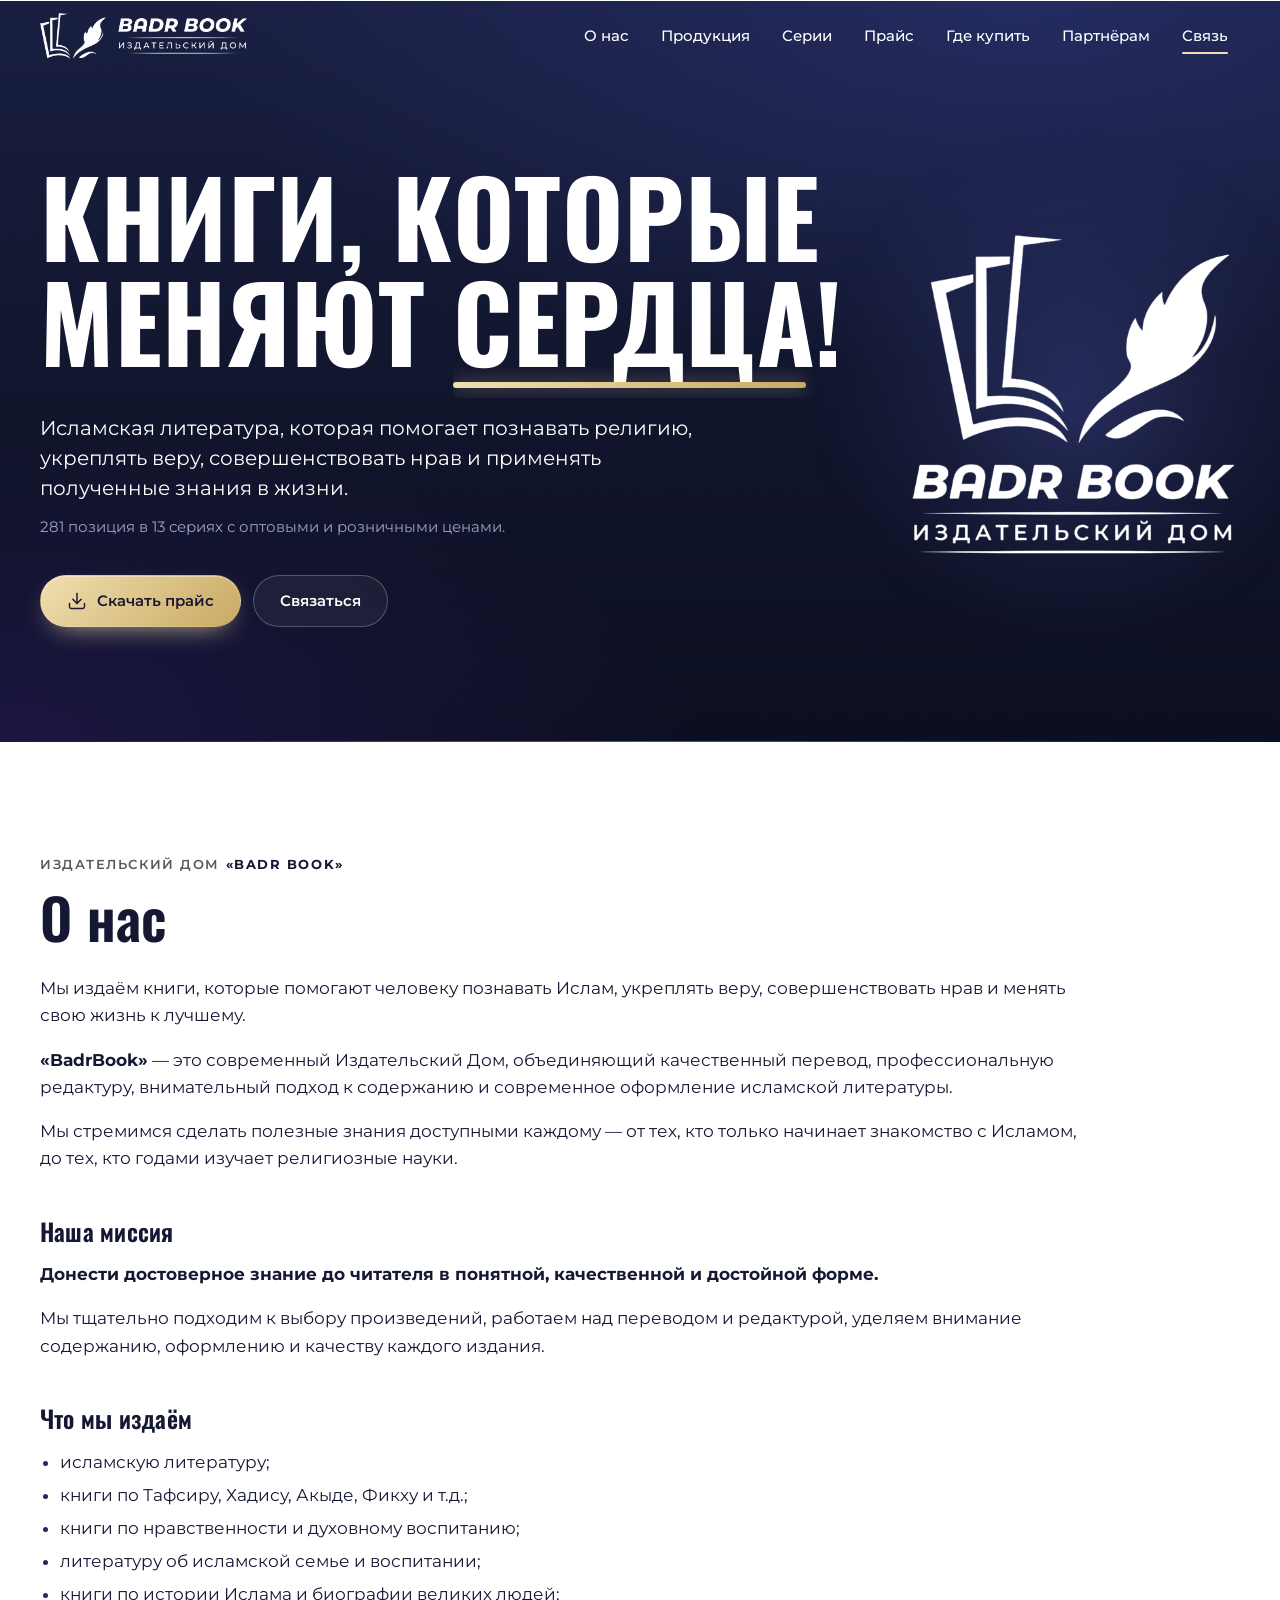
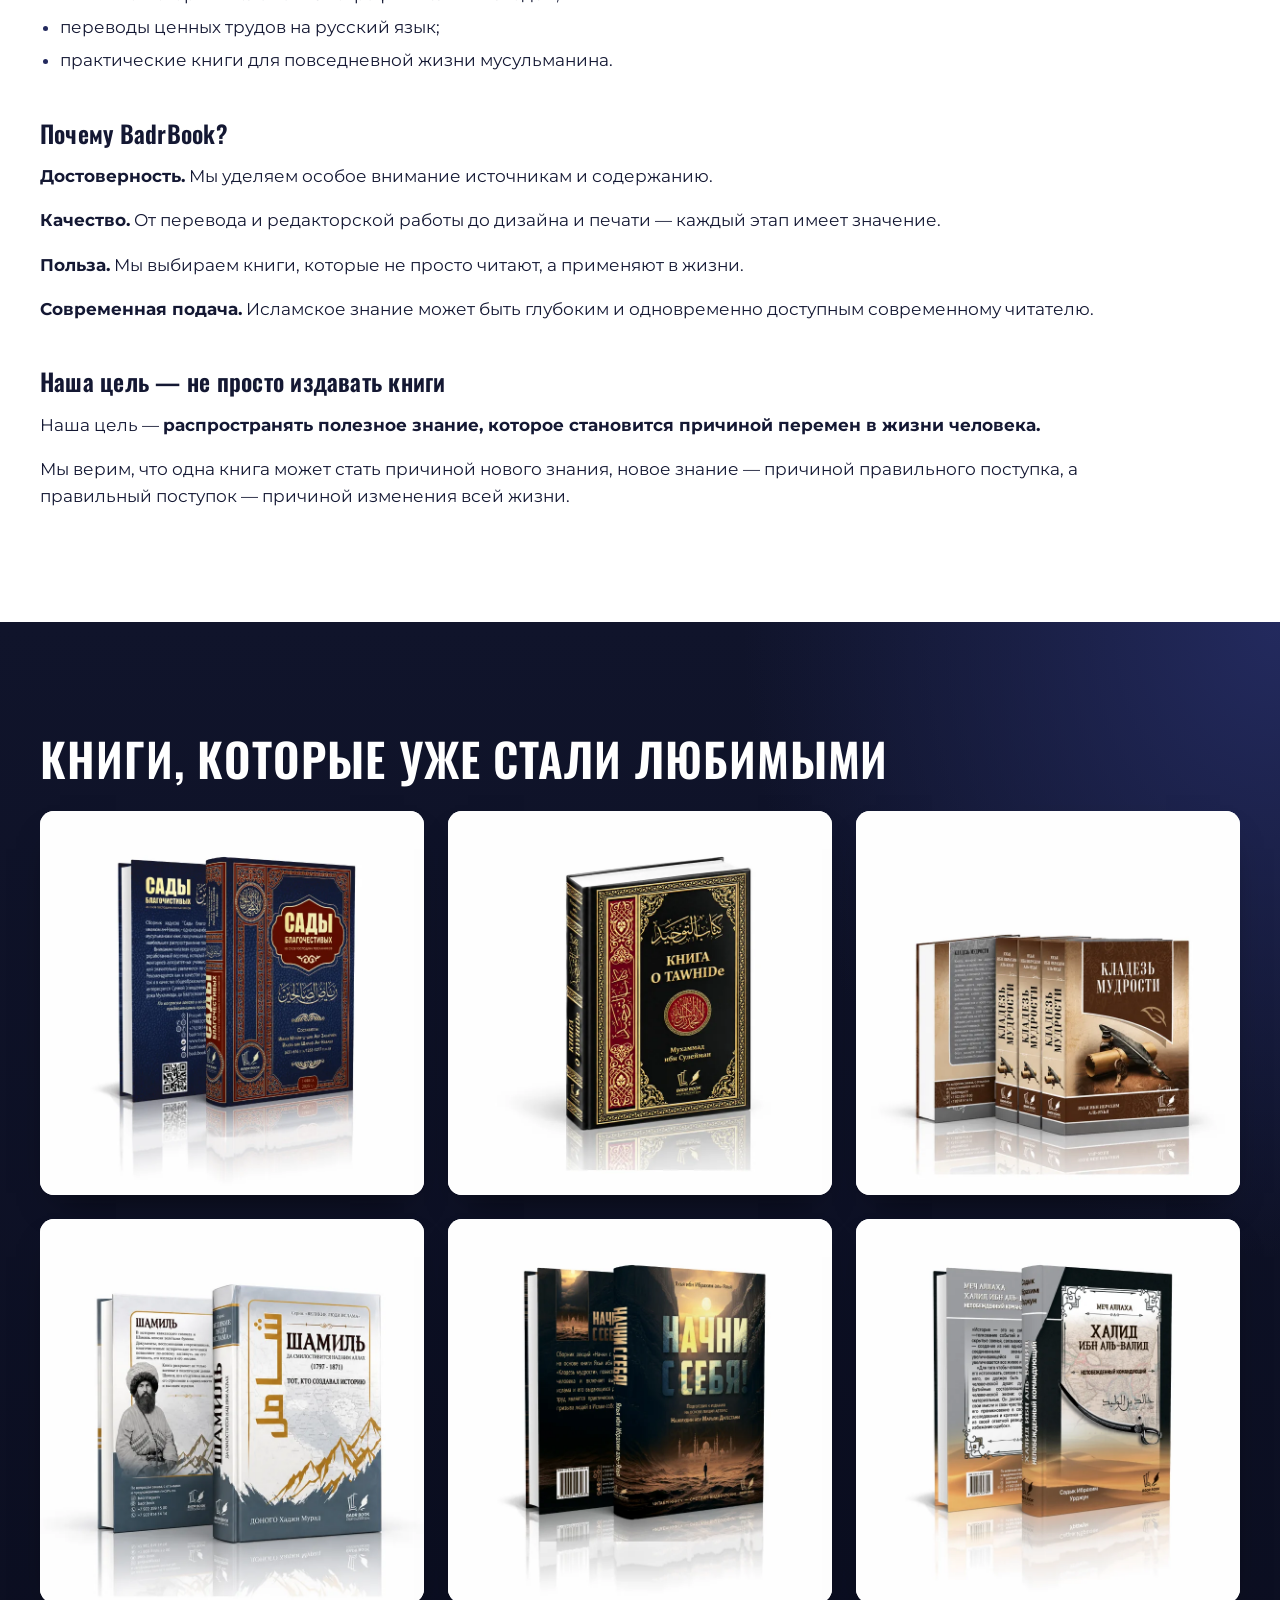
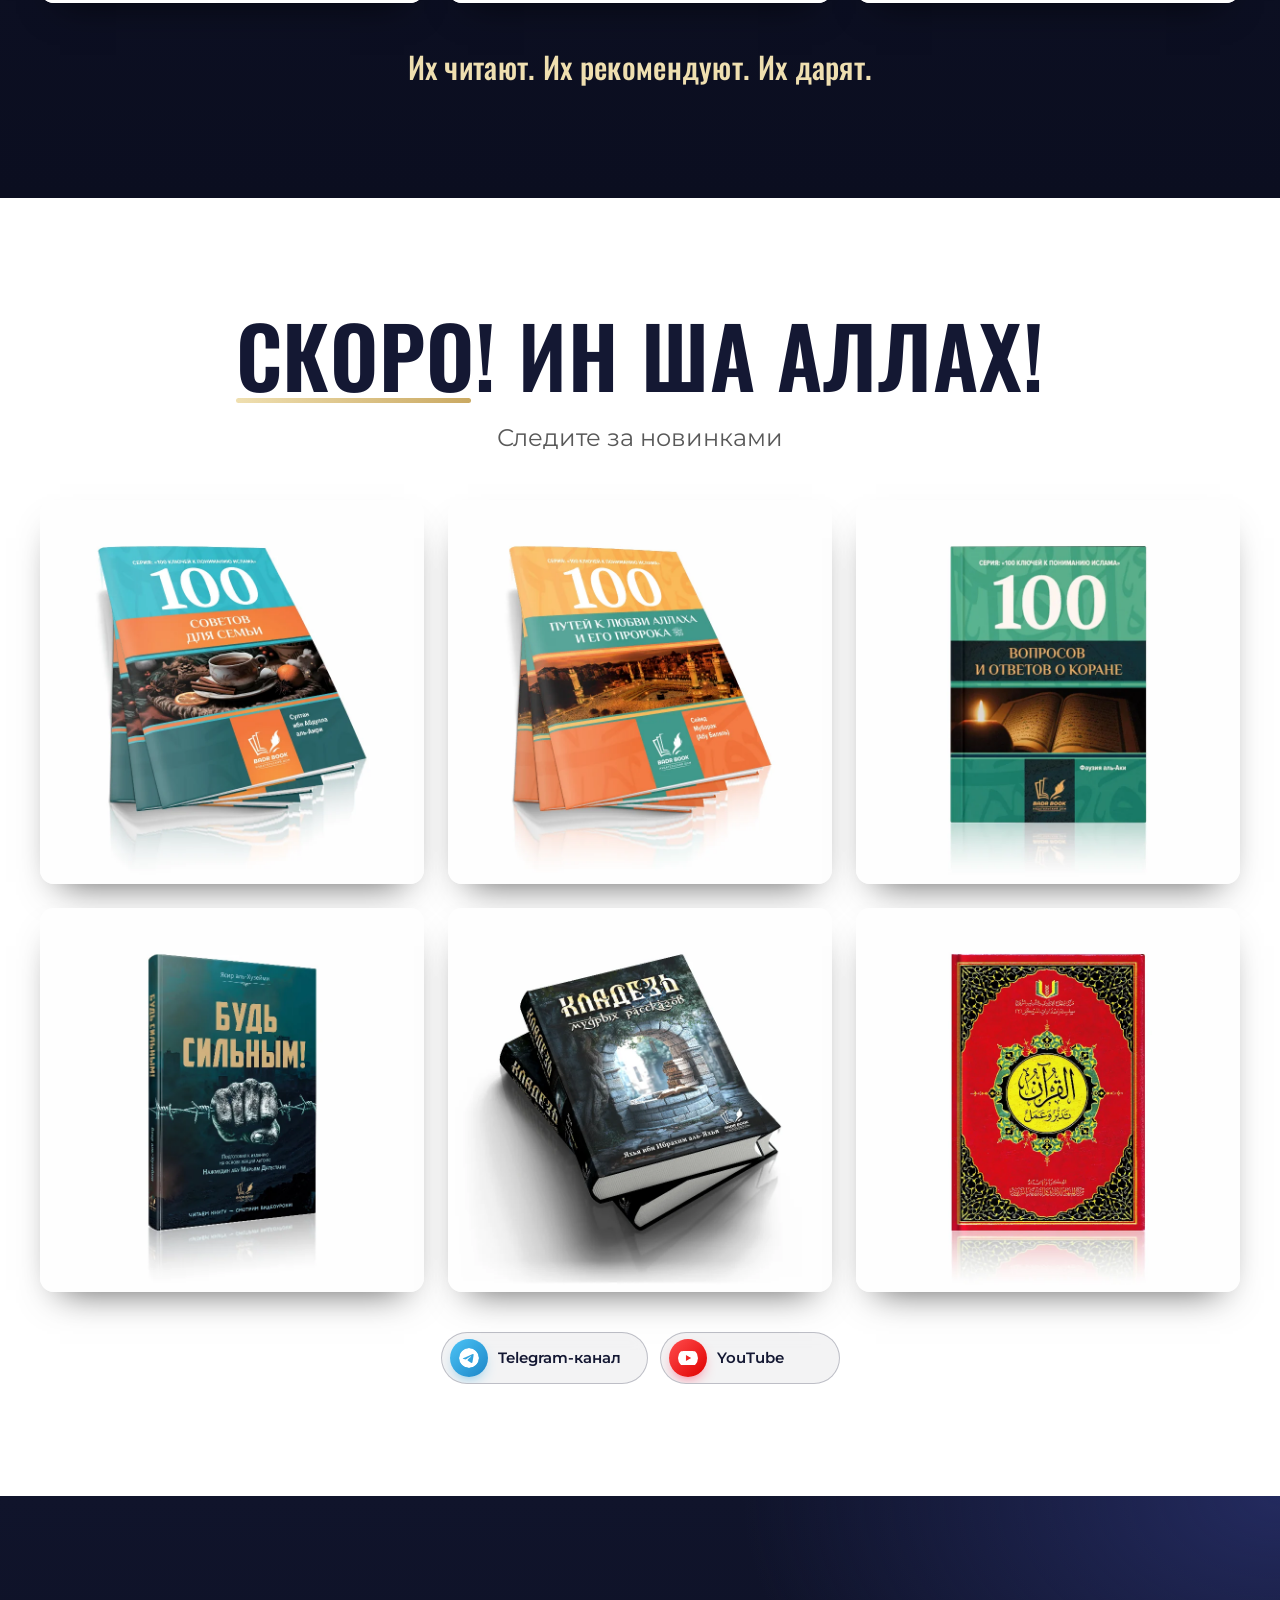
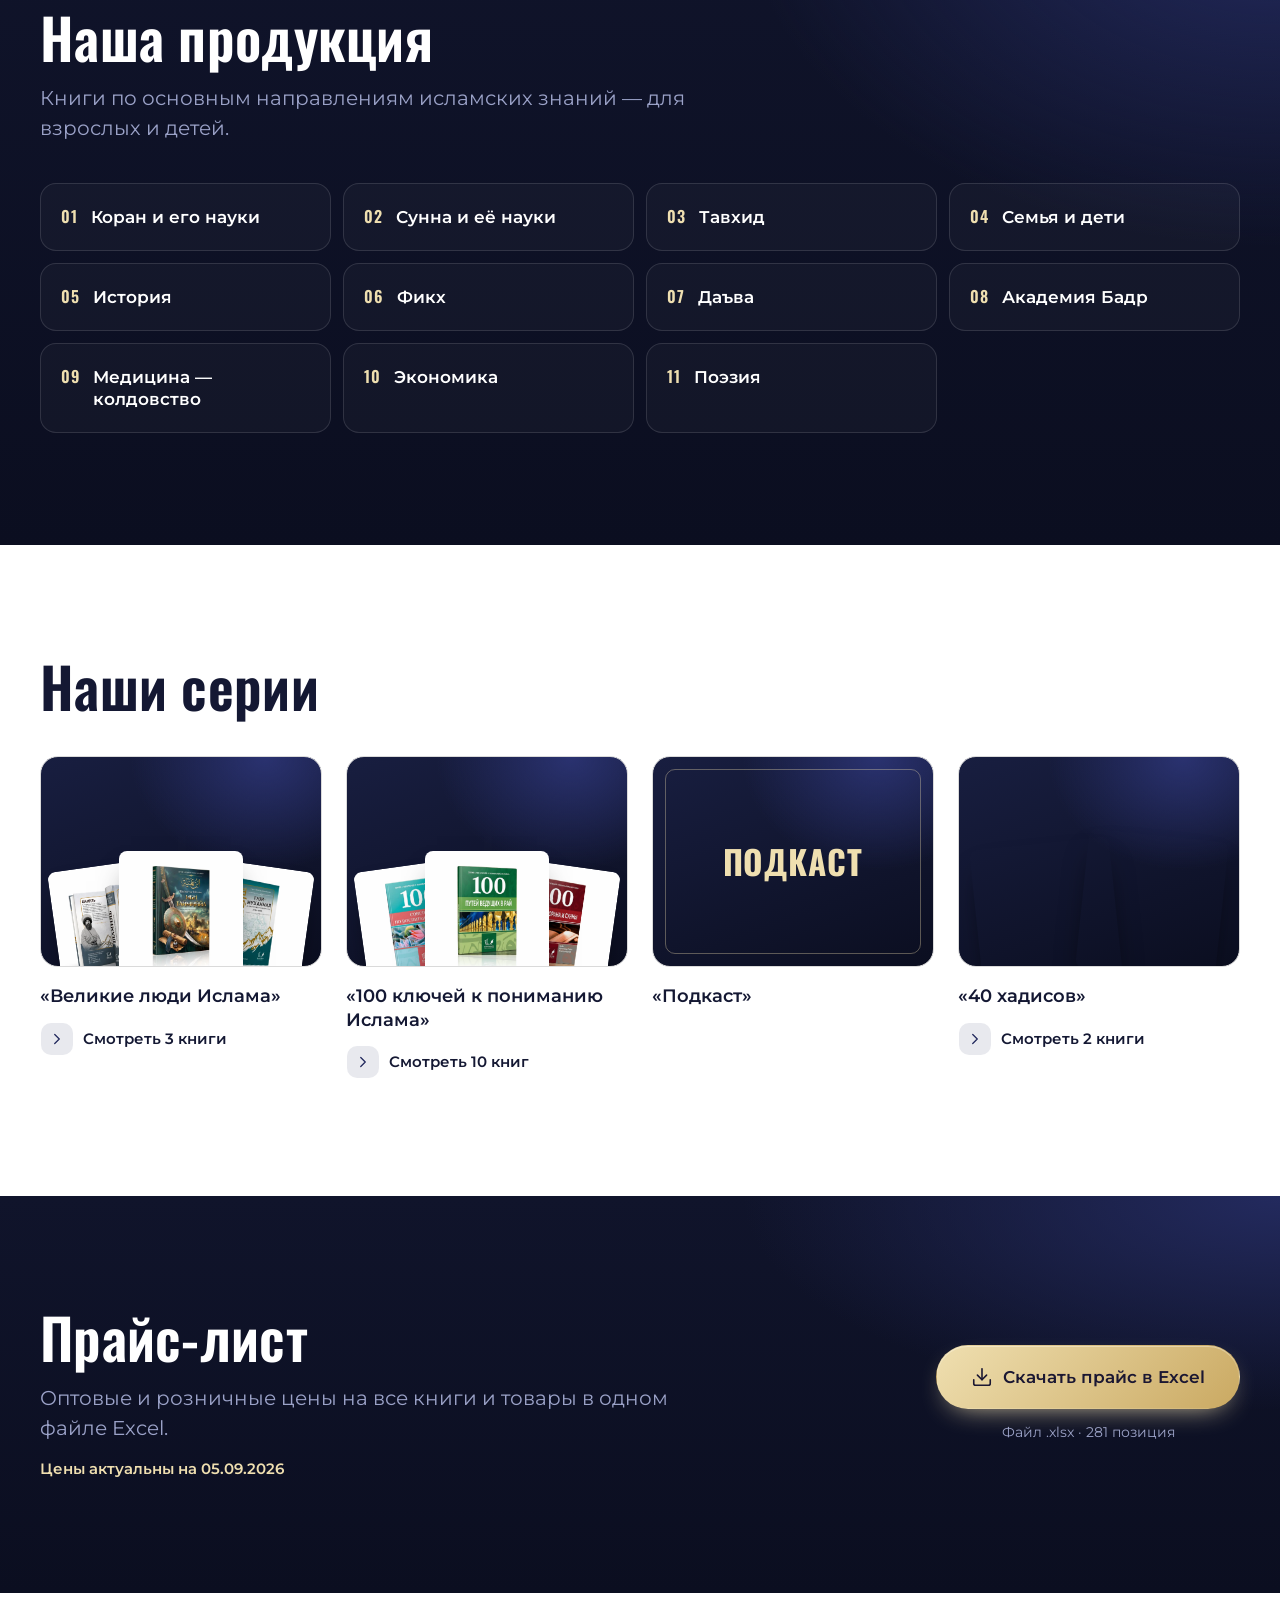
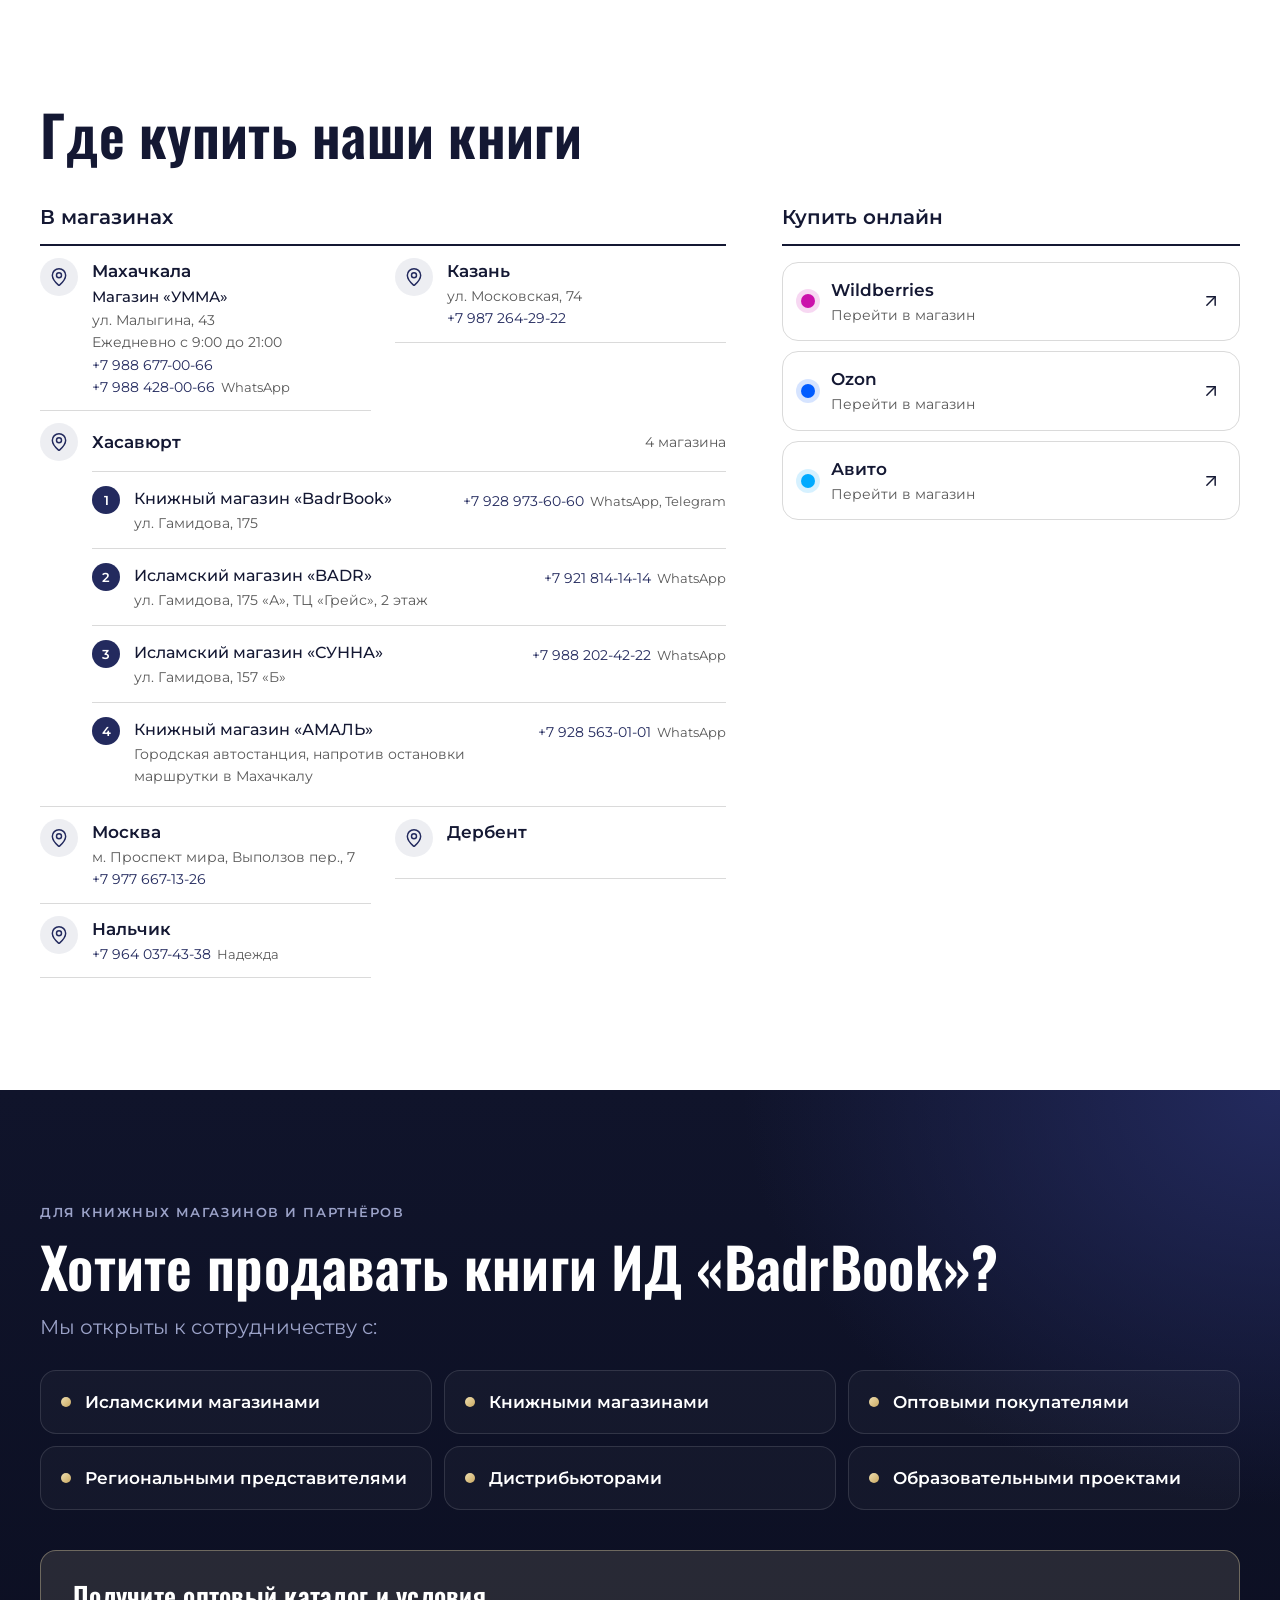
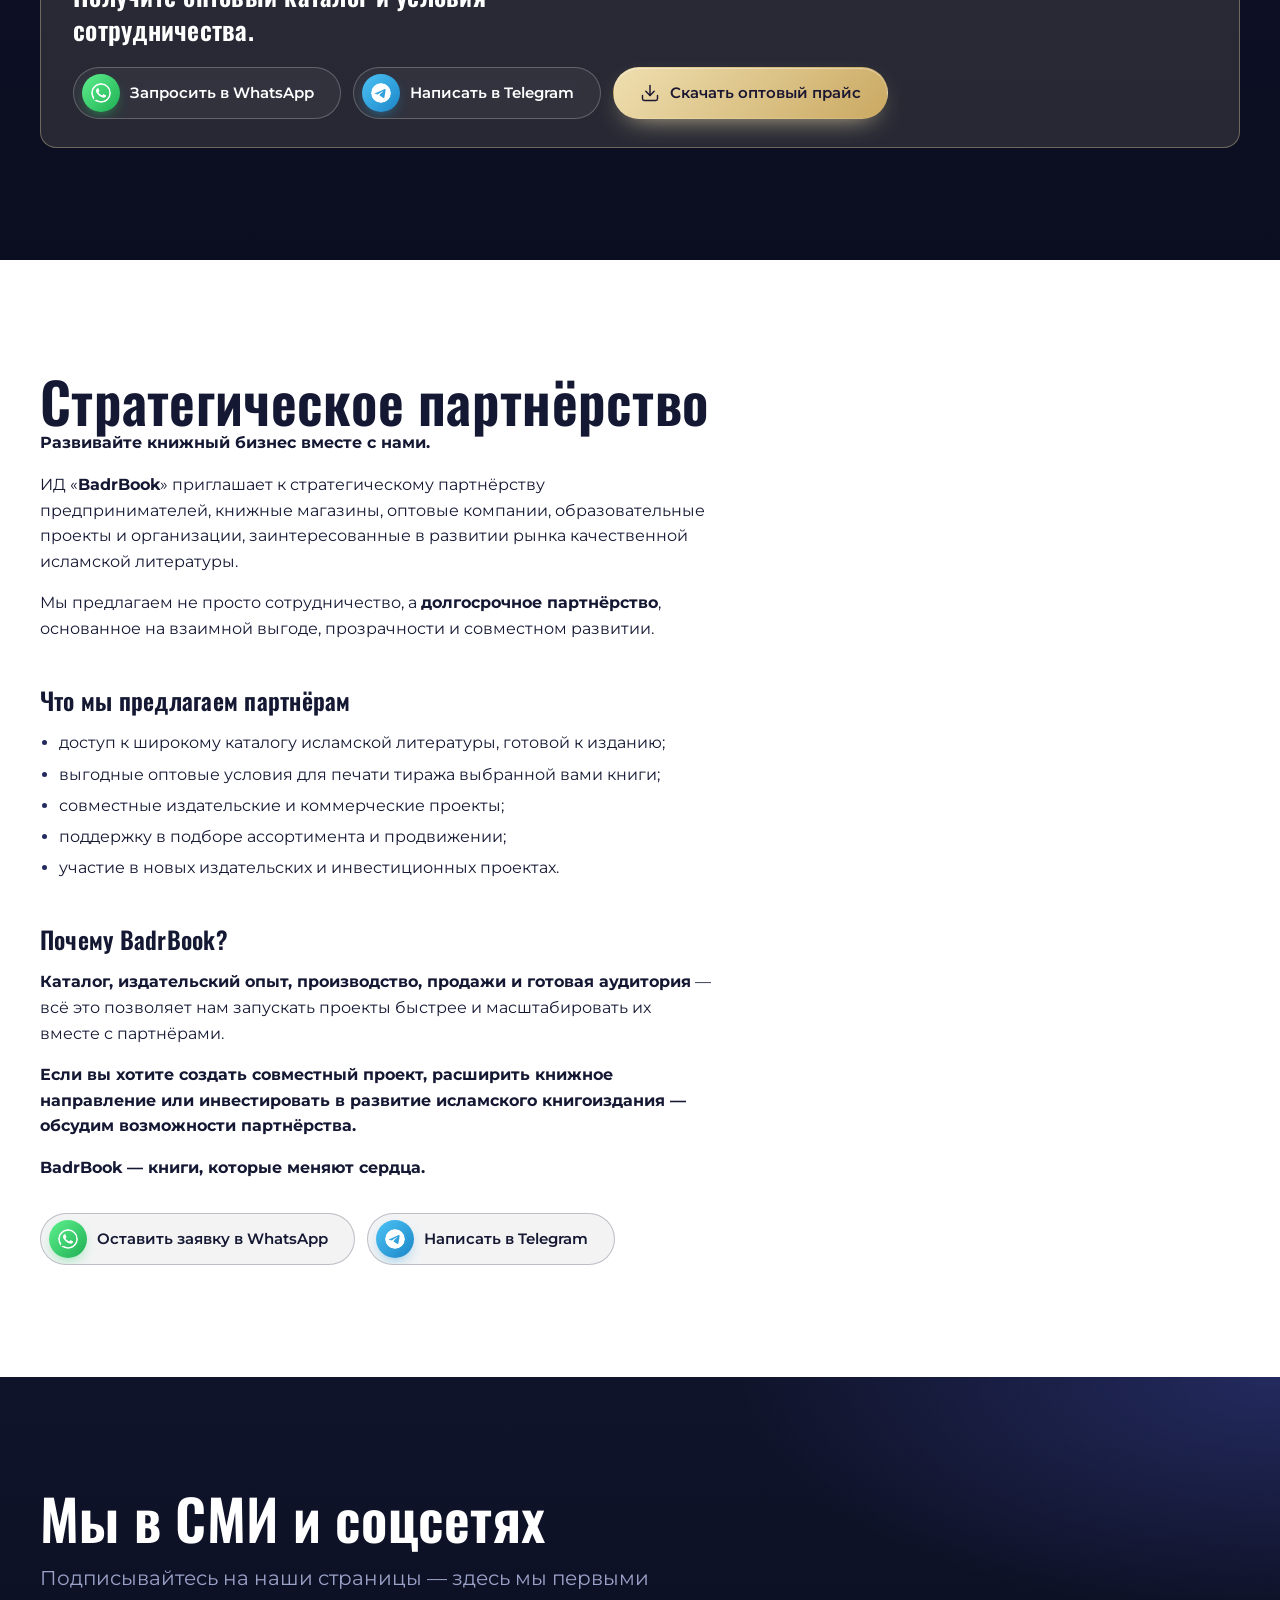
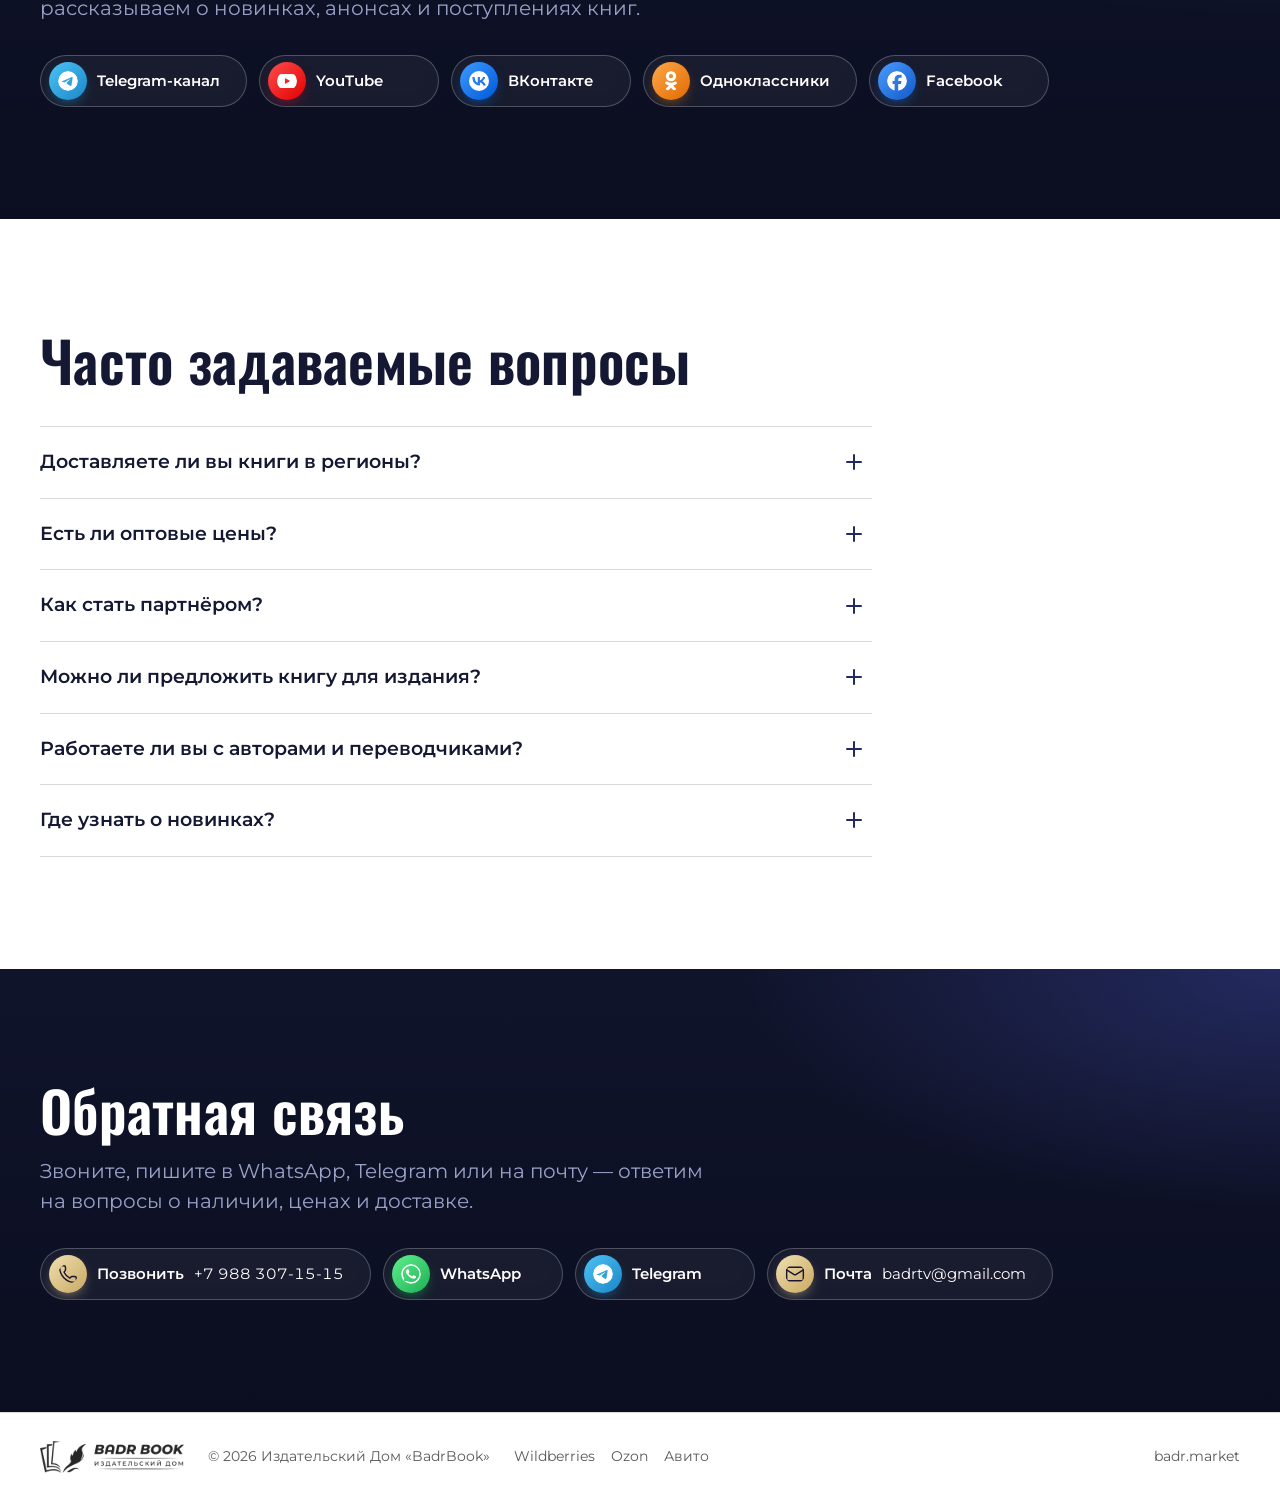
==== commit 85a84164: "deploy: 3c5bdd76c5c2ad1bc0cc86727e56fc51d6a1b688" ====
--- a/index.html
+++ b/index.html
@@ -25,7 +25,7 @@
   <link rel="preconnect" href="https://fonts.googleapis.com">
   <link rel="preconnect" href="https://fonts.gstatic.com" crossorigin>
   <link rel="stylesheet" href="https://fonts.googleapis.com/css2?family=Montserrat:wght@400;500;600;700&family=Oswald:wght@600;700&display=swap">
-  <link rel="stylesheet" href="css/style.css?v=9a504ba9">
+  <link rel="stylesheet" href="css/style.css?v=3c5bdd76">
   <script>document.documentElement.classList.add("js")</script>
 
   <script type="application/ld+json">
@@ -34,7 +34,7 @@
     "@type": "BookStore",
     "name": "BadrBook",
     "alternateName": ["Издательский Дом «BadrBook»", "Бадр Бук"],
-    "telephone": "+79286736060",
+    "telephone": "+79883071515",
     "email": "badrtv@gmail.com",
     "description": "Издательский дом: исламская литература для взрослых и детей, опт и розница.",
     "url": "https://badr.market/",
@@ -320,6 +320,14 @@
       <h2 id="strategic-title" data-reveal>Стратегическое партнёрство</h2>
       <div class="prose strategic-text" id="strategic-text" data-reveal hidden></div>
       <p class="strategic-empty" id="strategic-empty" data-reveal hidden>Информация о&nbsp;стратегическом партнёрстве скоро появится.</p>
+      <div class="contact-row strategic-cta" data-reveal>
+        <a class="btn btn-secondary btn-contact btn-wa" data-contact="whatsapp" data-text="Здравствуйте! Хочу оставить заявку на стратегическое партнёрство с ИД «BadrBook»." target="_blank" rel="noopener" hidden>
+          <svg class="i" aria-hidden="true"><use href="#i-whatsapp"/></svg><span>Оставить заявку в&nbsp;WhatsApp</span>
+        </a>
+        <a class="btn btn-secondary btn-contact btn-tg" data-contact="telegram" target="_blank" rel="noopener" hidden>
+          <svg class="i" aria-hidden="true"><use href="#i-telegram"/></svg><span>Написать в&nbsp;Telegram</span>
+        </a>
+      </div>
     </div>
   </section>
 
@@ -470,8 +478,8 @@
   <svg class="i" aria-hidden="true"><use href="#i-arrow-up"/></svg>
 </button>
 
-<script src="js/config.js?v=9a504ba9"></script>
-<script src="data/prices.js?v=9a504ba9"></script>
-<script src="js/app.js?v=9a504ba9"></script>
+<script src="js/config.js?v=3c5bdd76"></script>
+<script src="data/prices.js?v=3c5bdd76"></script>
+<script src="js/app.js?v=3c5bdd76"></script>
 </body>
 </html>
--- a/css/style.css
+++ b/css/style.css
@@ -1009,6 +1009,7 @@
 /* Strategic partnership: text comes from config.js */
 
 .strategic-empty { margin: 20px 0 0; color: var(--soft); }
+.strategic-cta { margin-top: 28px; }
 
 /* Media and social networks */
 
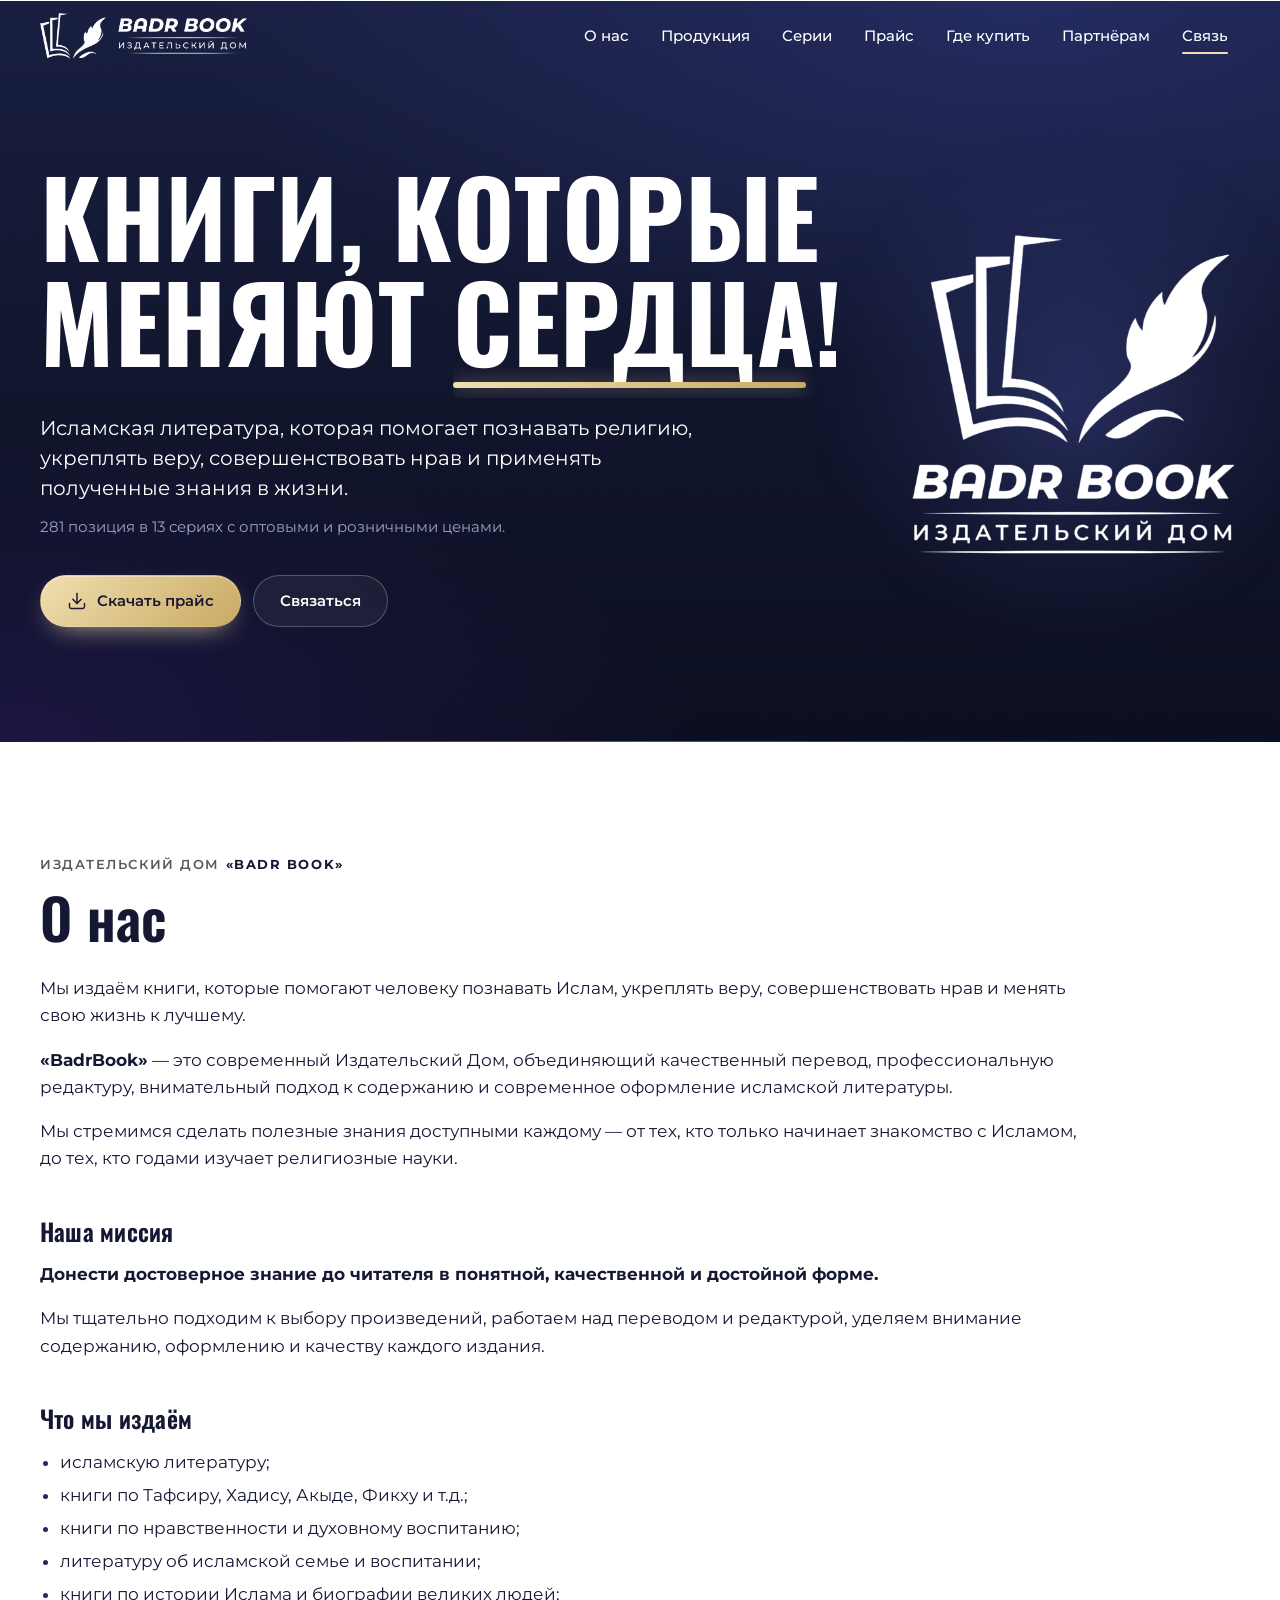
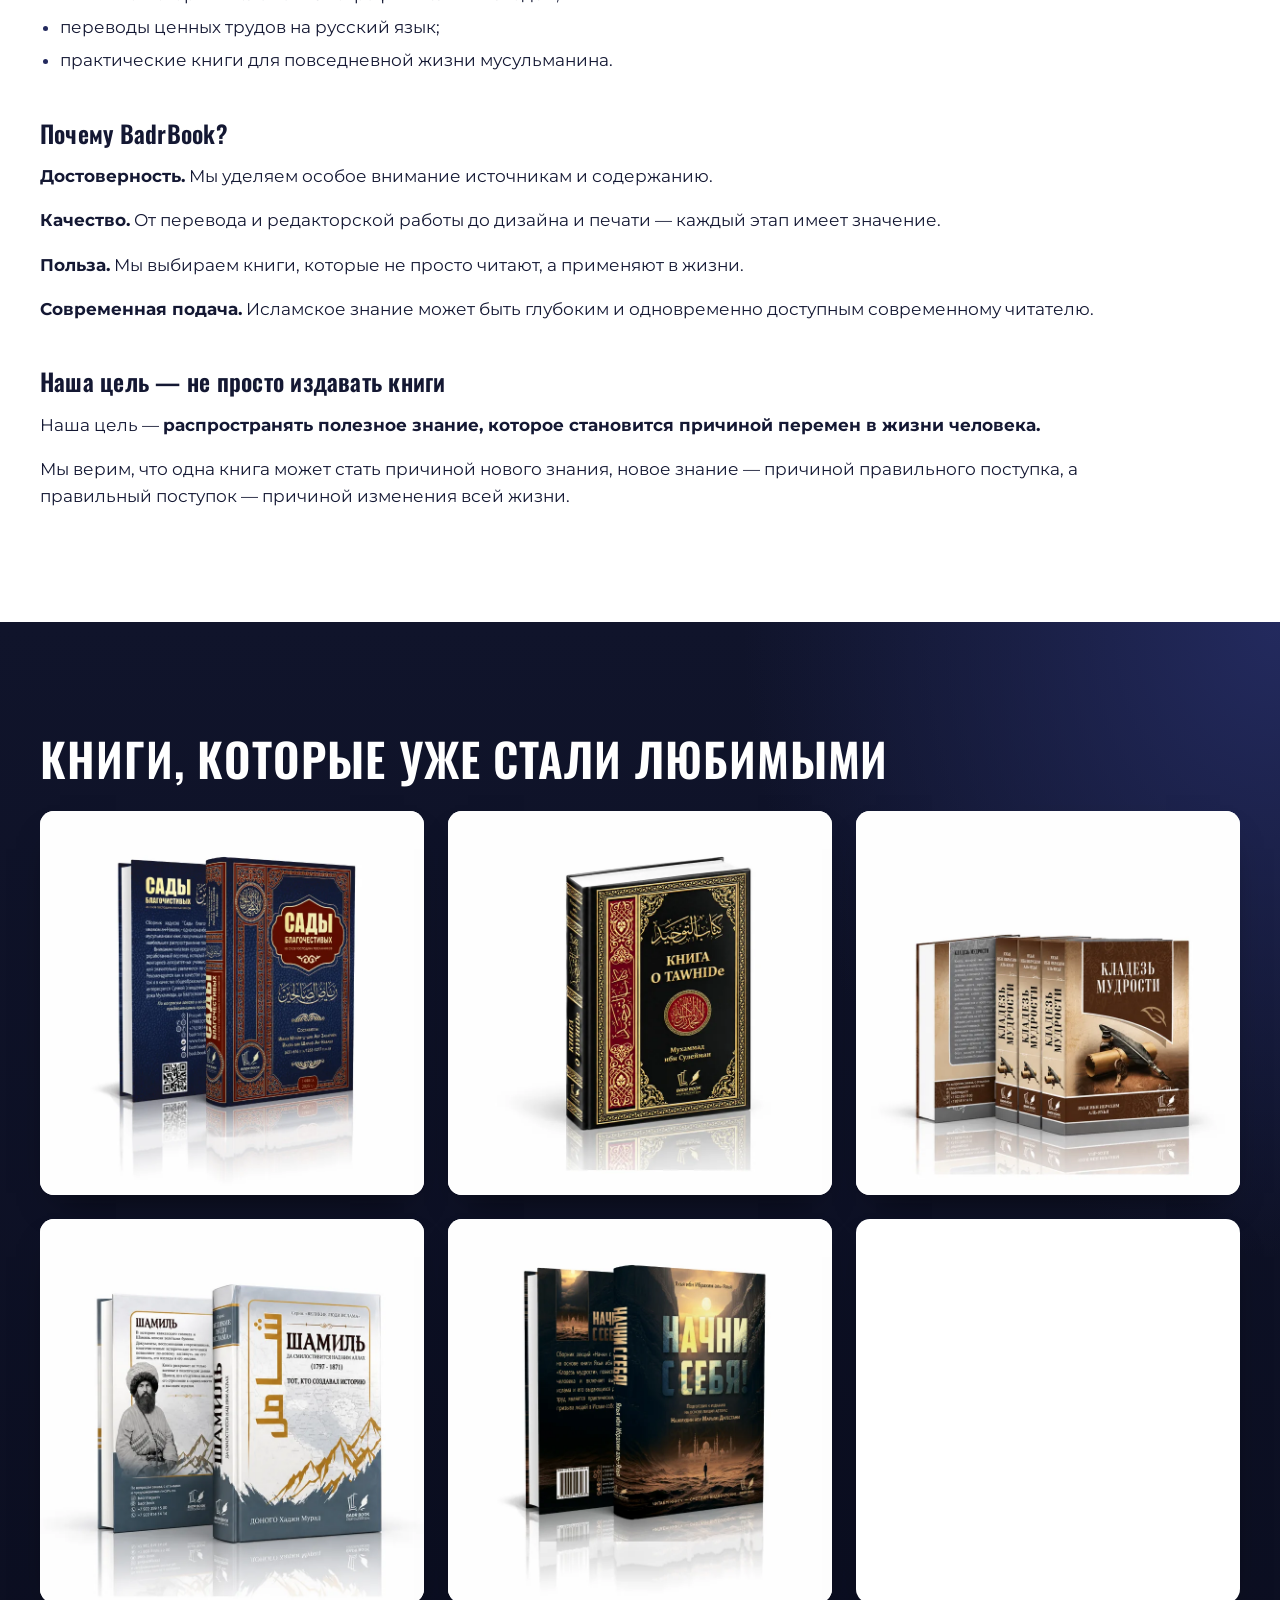
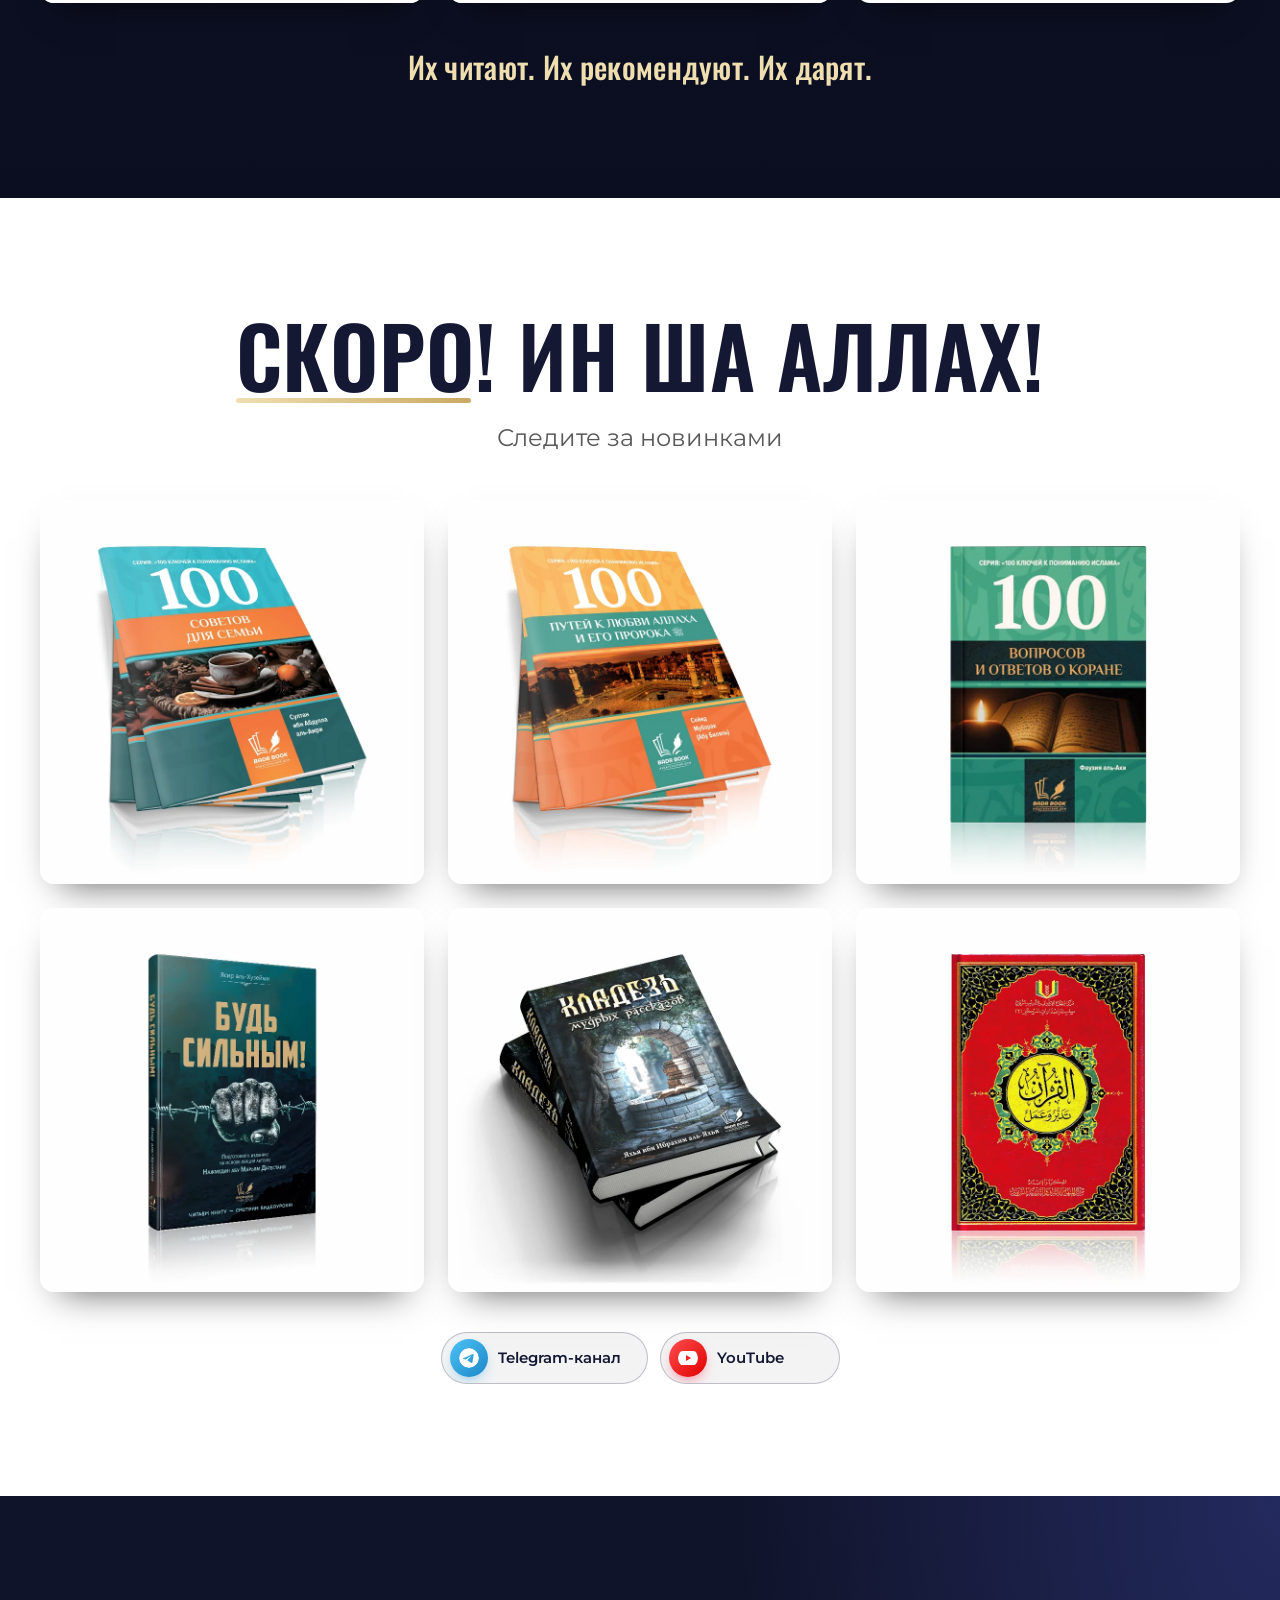
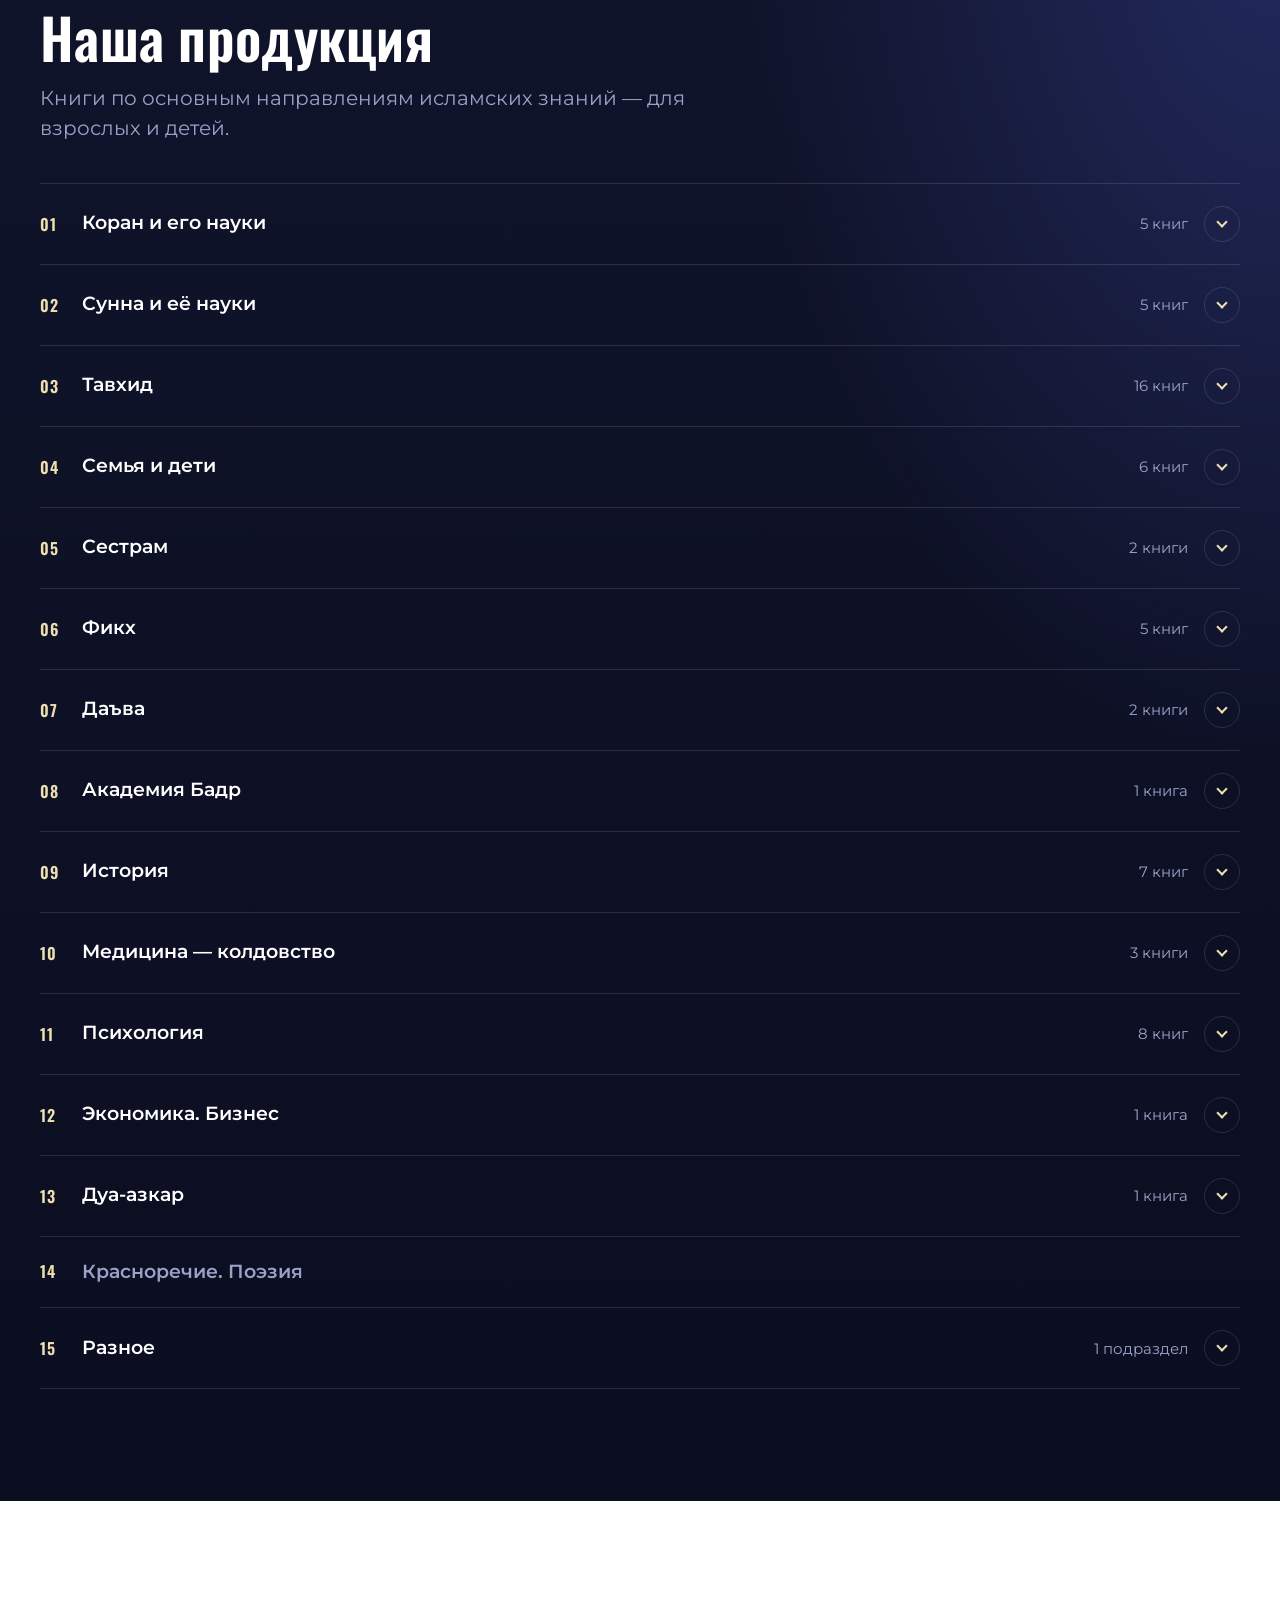
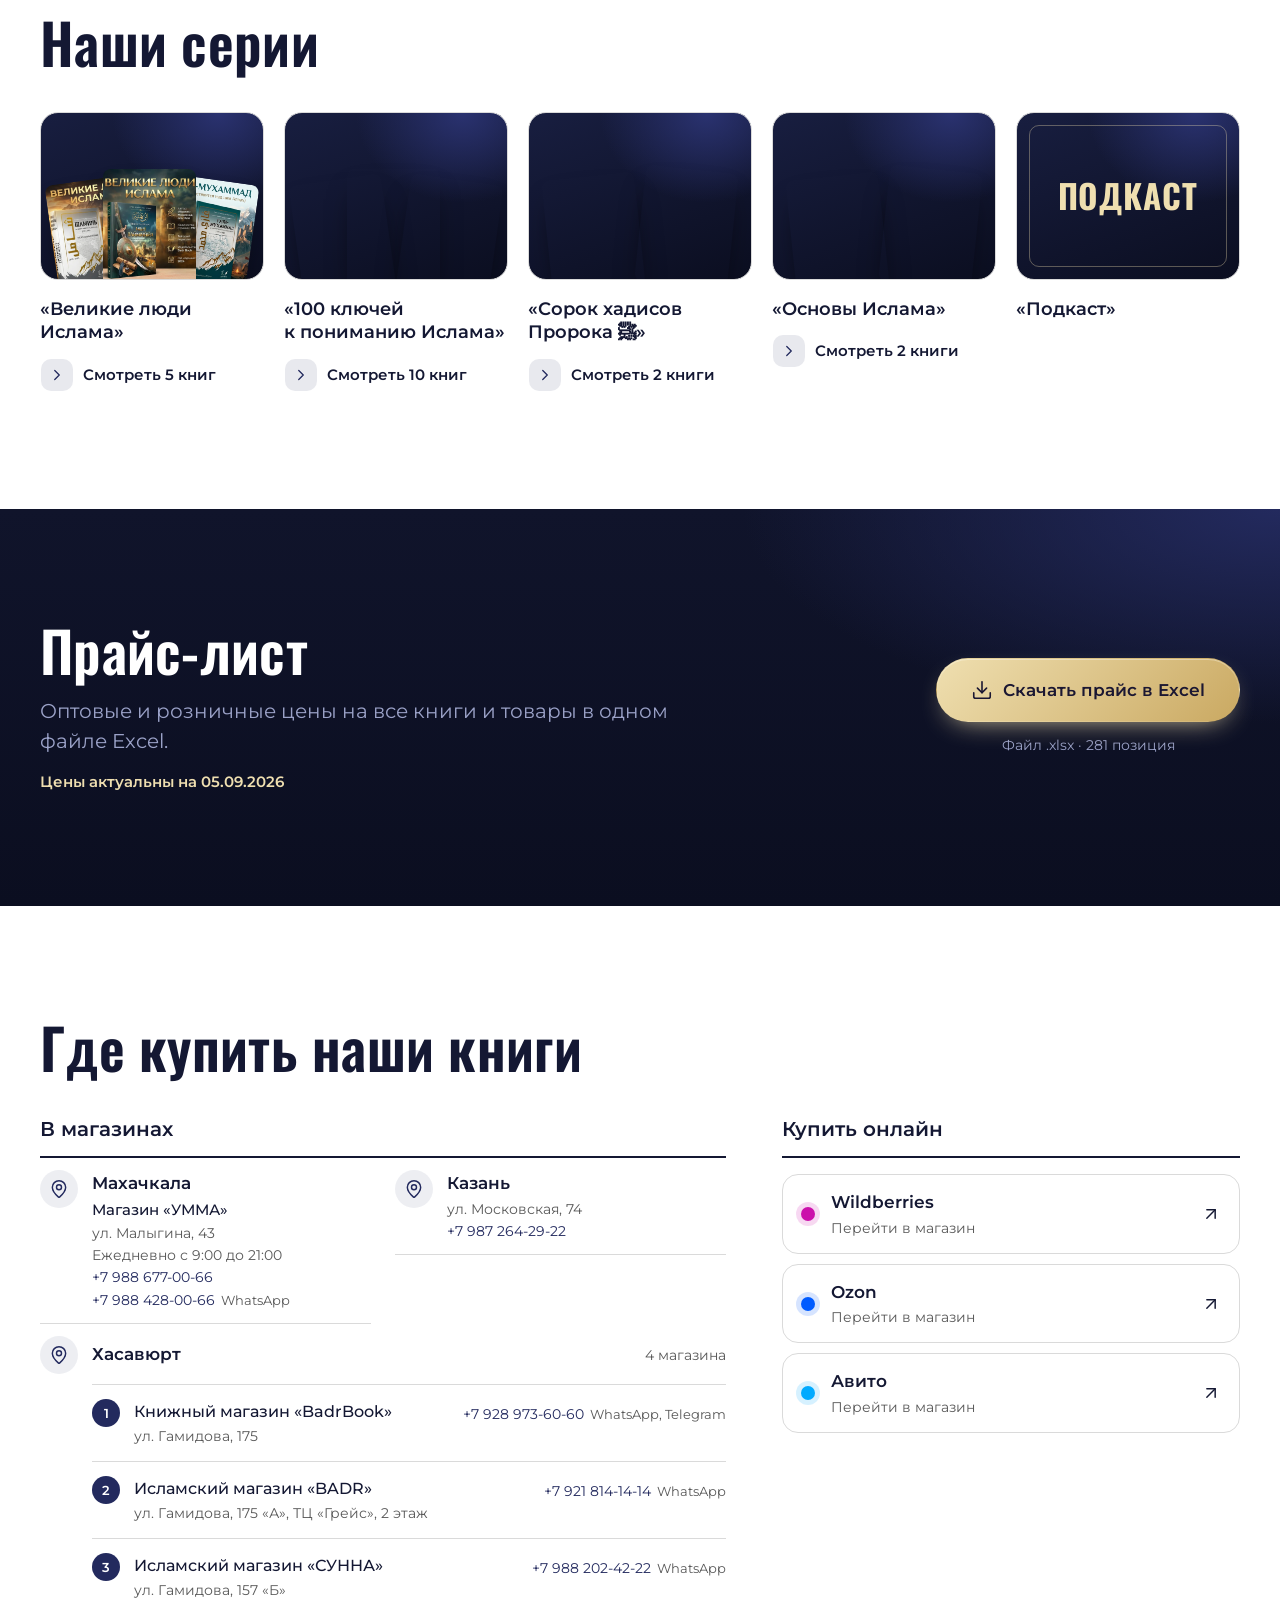
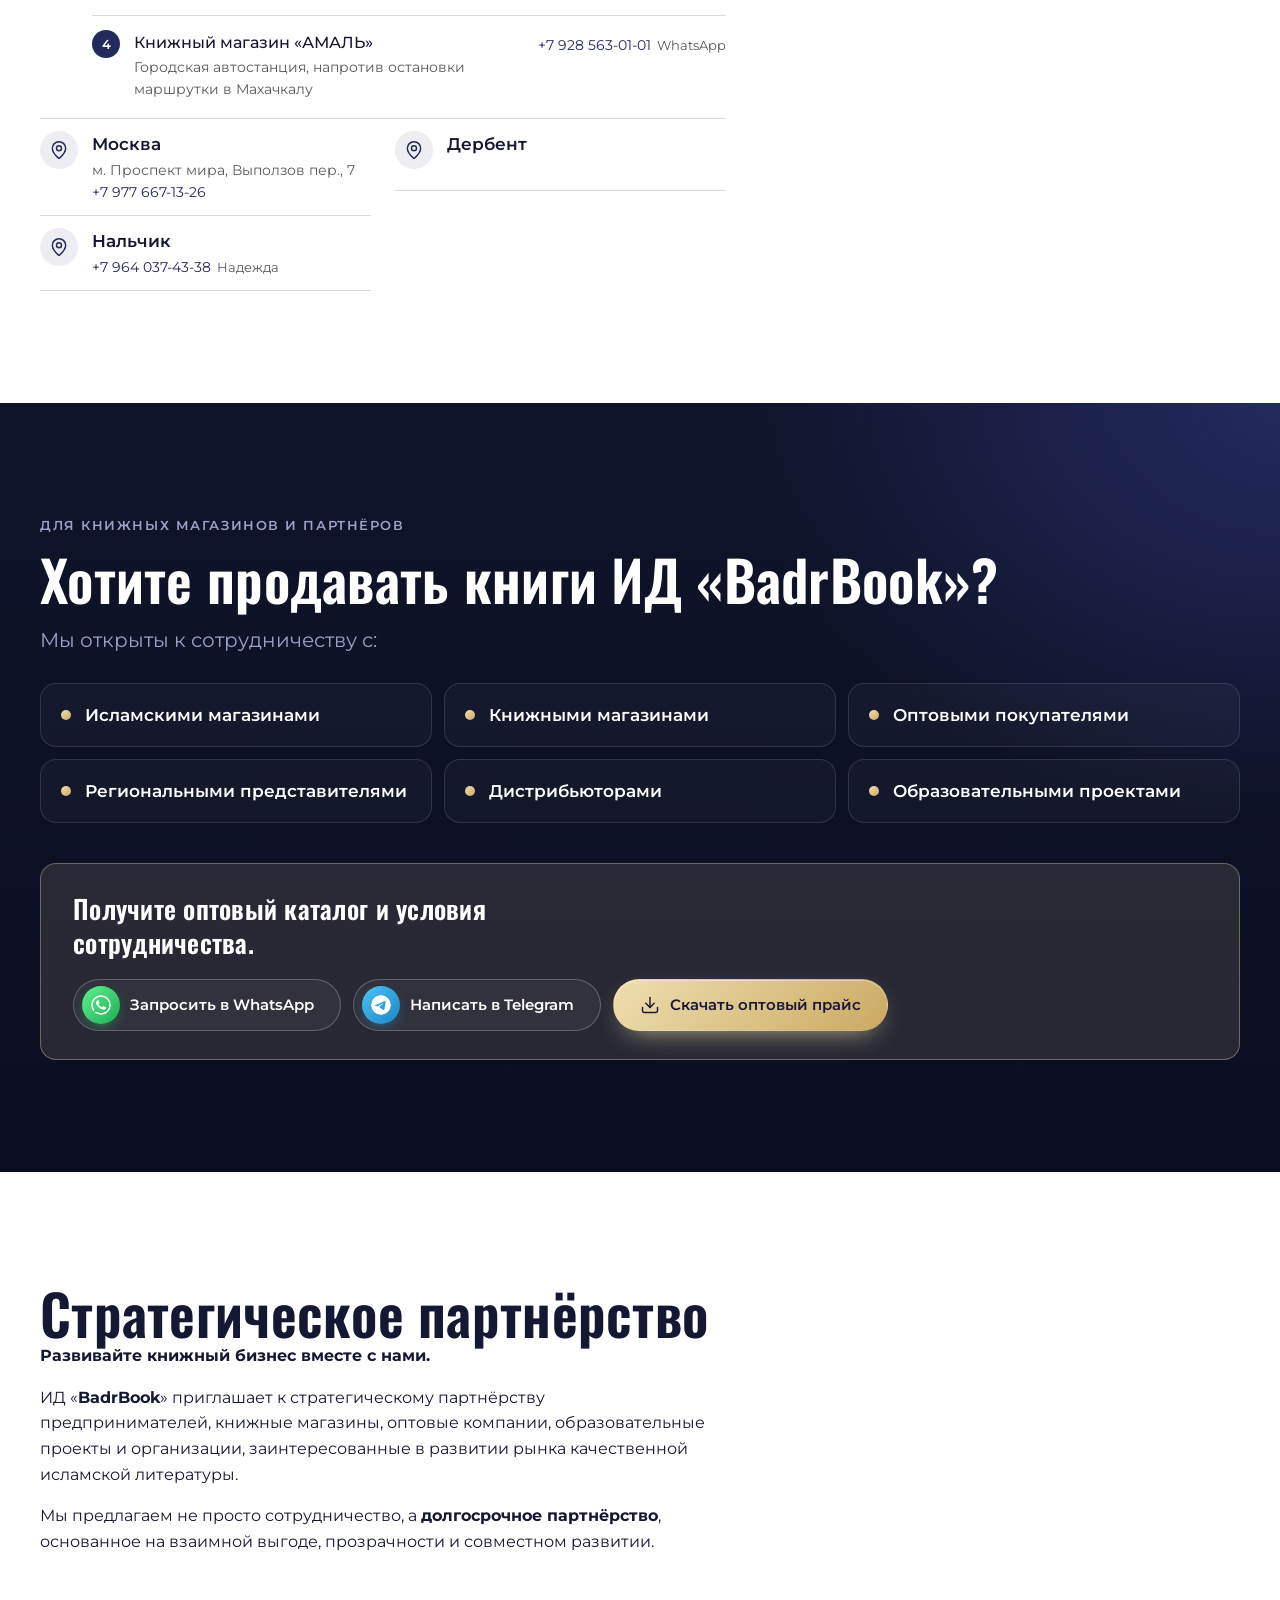
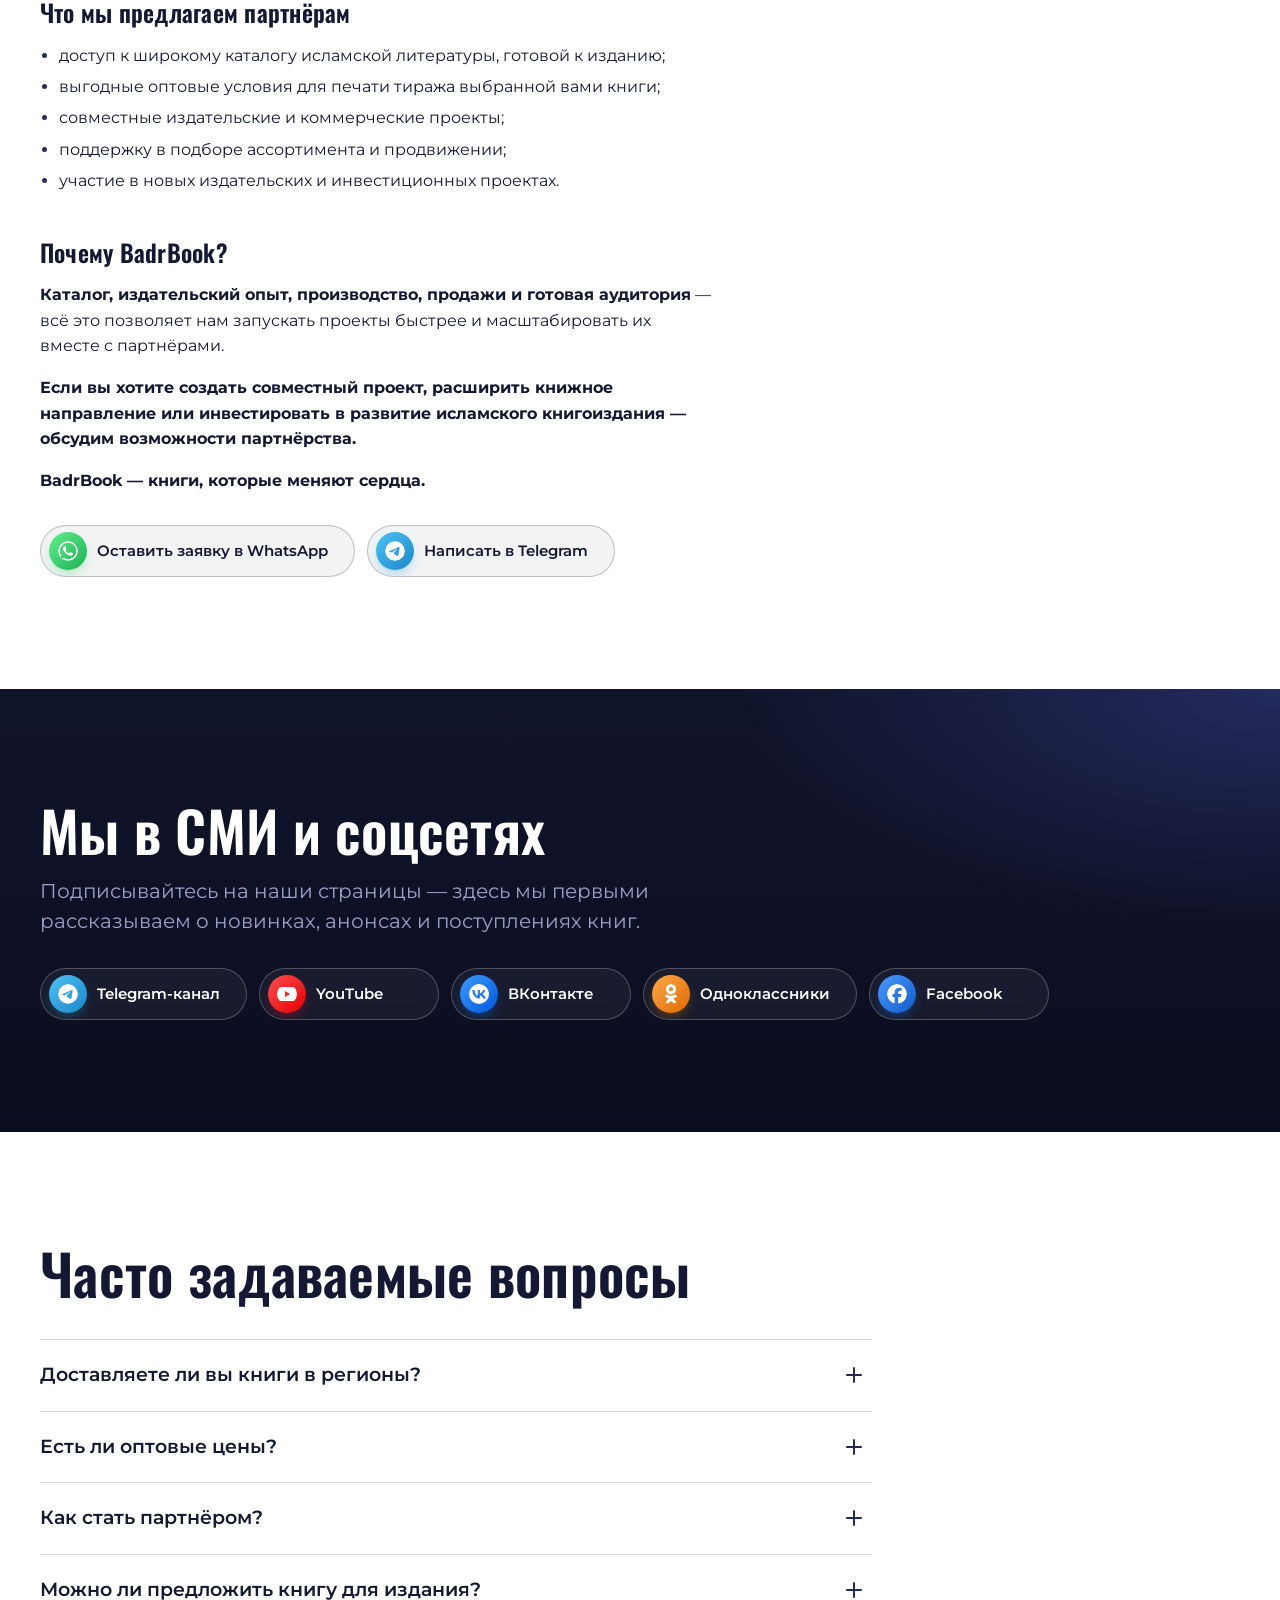
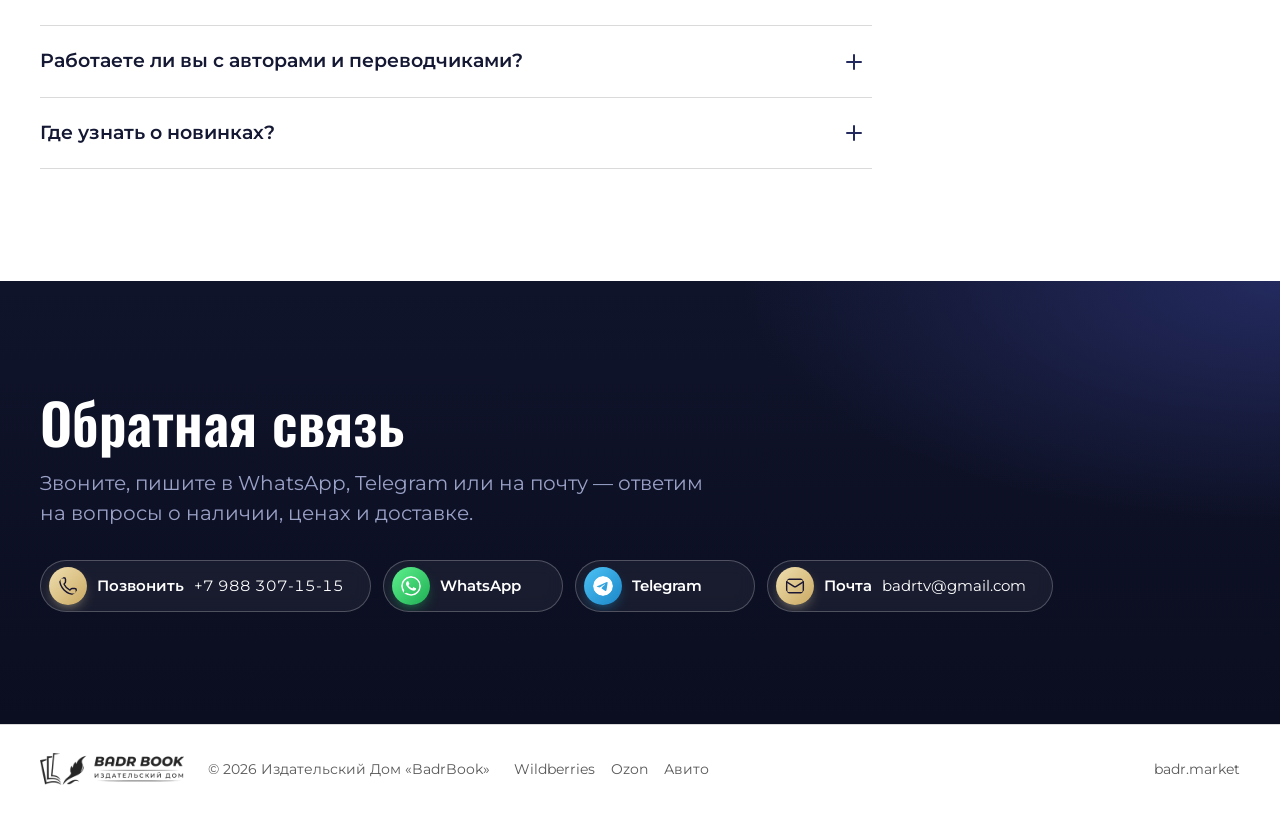
==== commit 84002535: "deploy: 93f4f9c72443f540f51127cf5cdff352df84a8df" ====
--- a/index.html
+++ b/index.html
@@ -25,7 +25,7 @@
   <link rel="preconnect" href="https://fonts.googleapis.com">
   <link rel="preconnect" href="https://fonts.gstatic.com" crossorigin>
   <link rel="stylesheet" href="https://fonts.googleapis.com/css2?family=Montserrat:wght@400;500;600;700&family=Oswald:wght@600;700&display=swap">
-  <link rel="stylesheet" href="css/style.css?v=3c5bdd76">
+  <link rel="stylesheet" href="css/style.css?v=93f4f9c7">
   <script>document.documentElement.classList.add("js")</script>
 
   <script type="application/ld+json">
@@ -122,21 +122,25 @@
 
       <!-- Books of the series: shown in the viewer by the «Смотреть книги» buttons in «Наши серии» -->
       <template id="series-books">
-        <img data-series="great" src="assets/books/shamil.webp" alt="Великие люди Ислама: Шамиль" width="800" height="800">
-        <img data-series="great" src="assets/books/gazi-muhammad.webp" alt="Великие люди Ислама: Гази-Мухаммад" width="800" height="800">
-        <img data-series="great" src="assets/books/ibn-taymiyya.webp" alt="Великие люди Ислама: Ибн Таймийа" width="800" height="800">
-        <img data-series="keys" src="assets/books/100-shagov-k-edinstvu-ummy.webp" alt="100 шагов, ведущих к единству уммы" width="800" height="800">
-        <img data-series="keys" src="assets/books/100-sovetov-po-vospitaniyu-detey.webp" alt="100 советов по воспитанию детей" width="800" height="800">
-        <img data-series="keys" src="assets/books/100-resheniy-supruzheskih-problem.webp" alt="100 решений супружеских проблем" width="800" height="800">
-        <img data-series="keys" src="assets/books/100-putey-v-ray.webp" alt="100 путей, ведущих в рай" width="800" height="800">
-        <img data-series="keys" src="assets/books/100-mudrostey-i-izrecheniy.webp" alt="100 мудростей и изречений" width="800" height="800">
-        <img data-series="keys" src="assets/books/100-motivaciy-dlya-uspeha.webp" alt="100 мотиваций для успеха" width="800" height="800">
-        <img data-series="keys" src="assets/books/100-dua-iz-korana-i-sunny.webp" alt="100 дуа из Корана и Сунны" width="800" height="800">
-        <img data-series="keys" src="assets/books/100-voprosov-kasayushchihsya-zhenshchin.webp" alt="100 вопросов, касающихся женщин" width="800" height="800">
-        <img data-series="keys" src="assets/books/100-voprosov-po-edinobozhiyu.webp" alt="100 вопросов и ответов по единобожию" width="800" height="800">
-        <img data-series="keys" src="assets/books/100-hadisov-pro-eto.webp" alt="100 хадисов про это…" width="800" height="800">
-        <img data-series="hadith40" src="assets/books/40-hadisov-kasayushchihsya-mecheti.webp" alt="40 хадисов, касающихся мечети" width="800" height="800">
+        <img data-series="great" src="assets/series/shamil.webp" alt="Великие люди Ислама: Шамиль" width="800" height="800">
+        <img data-series="great" src="assets/series/ibn-taymiyya.webp" alt="Великие люди Ислама: Ибн Таймийа" width="800" height="800">
+        <img data-series="great" src="assets/series/halid-ibn-al-valid.webp" alt="Великие люди Ислама: Меч Аллаха. Халид ибн аль-Валид" width="800" height="800">
+        <img data-series="great" src="assets/series/aysha.webp" alt="Великие люди Ислама: Айша, Мать верующих" width="800" height="800">
+        <img data-series="great" src="assets/series/gazi-muhammad.webp" alt="Великие люди Ислама: Гази-Мухаммад" width="700" height="900">
+        <img data-series="keys" src="assets/series/100-dua-iz-korana-i-sunny.webp" alt="100 дуа из Корана и Сунны" width="720" height="894">
+        <img data-series="keys" src="assets/series/100-resheniy-supruzheskih-problem.webp" alt="100 решений супружеских проблем" width="720" height="894">
+        <img data-series="keys" src="assets/series/100-mudrostey-i-izrecheniy.webp" alt="100 мудростей и изречений" width="720" height="894">
+        <img data-series="keys" src="assets/series/100-sovetov-po-vospitaniyu-detey.webp" alt="100 советов по воспитанию детей" width="720" height="894">
+        <img data-series="keys" src="assets/series/100-shagov-k-edinstvu-ummy.webp" alt="100 шагов, ведущих к единству уммы" width="720" height="894">
+        <img data-series="keys" src="assets/series/100-putey-v-ray.webp" alt="100 путей, ведущих в рай" width="720" height="894">
+        <img data-series="keys" src="assets/series/100-voprosov-po-edinobozhiyu.webp" alt="100 вопросов и ответов по единобожию" width="720" height="894">
+        <img data-series="keys" src="assets/series/100-voprosov-kasayushchihsya-zhenshchin.webp" alt="100 вопросов, касающихся женщин" width="720" height="894">
+        <img data-series="keys" src="assets/series/100-hadisov-pro-eto.webp" alt="100 хадисов про это…" width="720" height="894">
+        <img data-series="keys" src="assets/series/100-motivaciy-dlya-uspeha.webp" alt="100 мотиваций для успеха" width="700" height="900">
+        <img data-series="hadith40" src="assets/series/40-hadisov-kasayushchihsya-mecheti.webp" alt="40 хадисов, касающихся мечети" width="720" height="960">
         <img data-series="hadith40" src="assets/books/40-hadisov-iz-dvuh-slov.webp" alt="40 хадисов из двух слов" width="800" height="800">
+        <img data-series="basics" src="assets/series/sady-blagochestivyh.webp" alt="Сады благочестивых" width="720" height="894">
+        <img data-series="basics" src="assets/series/fetvy-po-stolpam-islama.webp" alt="Фетвы по столпам Ислама" width="700" height="900">
       </template>
     </div>
   </section>
@@ -187,18 +191,100 @@
       <h2 id="products-title" data-reveal>Наша продукция</h2>
       <p class="lead" data-reveal>Книги по&nbsp;основным направлениям исламских знаний&nbsp;— для взрослых и&nbsp;детей.</p>
       <ol class="cats" data-reveal>
-        <li>Коран и его науки</li>
-        <li>Сунна и её науки</li>
-        <li>Тавхид</li>
-        <li>Семья и дети</li>
-        <li>История</li>
-        <li>Фикх</li>
-        <li>Даъва</li>
-        <li>Академия Бадр</li>
-        <li>Медицина — колдовство</li>
-        <li>Экономика</li>
-        <li>Поэзия</li>
+        <li data-category="quran">Коран и его науки</li>
+        <li data-category="sunna">Сунна и её науки</li>
+        <li data-category="tawhid">Тавхид</li>
+        <li data-category="family">Семья и дети</li>
+        <li data-category="sisters">Сестрам</li>
+        <li data-category="fiqh">Фикх</li>
+        <li data-category="dawah">Даъва</li>
+        <li data-category="academy">Академия Бадр</li>
+        <li data-category="history">История</li>
+        <li data-category="medicine">Медицина — колдовство</li>
+        <li data-category="psychology">Психология</li>
+        <li data-category="economics">Экономика. Бизнес</li>
+        <li data-category="dua">Дуа-азкар</li>
+        <li data-category="poetry">Красноречие. Поэзия</li>
+        <li data-category="misc">Разное</li>
       </ol>
+
+      <!-- Books of the sections: each section above opens like the FAQ and shows its books in a grid.
+           Add: <img data-category="quran" src="assets/categories/quran-1.webp" alt="Название книги" width="720" height="894">
+           A subsection: data-sub="Название подраздела", e.g. <img data-category="misc" data-sub="Открытки" …> -->
+      <template id="category-books">
+        <img data-category="quran" src="assets/categories/tolkovanie-posledney-treti-korana.webp" alt="Толкование последних трёх частей Священного Корана" width="720" height="926">
+        <img data-category="quran" src="assets/categories/svyashchennyy-koran-saadi-3-toma.webp" alt="Священный Коран: смысловой перевод с комментариями ас-Саади (3 тома)" width="720" height="960">
+        <img data-category="quran" src="assets/categories/svyashchennyy-koran-25-27-tverdyy.webp" alt="Священный Коран: смысловой перевод 25–27-й частей с комментариями ас-Саади (твёрдый переплёт)" width="720" height="960">
+        <img data-category="quran" src="assets/categories/svyashchennyy-koran-25-27-myagkiy.webp" alt="Священный Коран: смысловой перевод 25–27-й частей с комментариями ас-Саади (мягкий переплёт)" width="720" height="960">
+        <img data-category="quran" src="assets/categories/svyashchennyy-koran-22-24.webp" alt="Священный Коран: смысловой перевод 22–24-й частей с комментариями ас-Саади" width="720" height="960">
+        <img data-category="sunna" src="assets/categories/sady-blagochestivyh.webp" alt="Сады благочестивых" width="720" height="894">
+        <img data-category="sunna" src="assets/categories/100-hadisov-pro-eto.webp" alt="100 хадисов про это…" width="720" height="894">
+        <img data-category="sunna" src="assets/categories/dostoinstva-proroka-muhammada.webp" alt="Достоинства Пророка Мухаммада ﷺ" width="720" height="926">
+        <img data-category="sunna" src="assets/categories/ego-vospital-sam-allah-muhammad.webp" alt="Его воспитал сам Аллах: Мухаммад ﷺ" width="720" height="894">
+        <img data-category="sunna" src="assets/categories/muhammad-mubarakfuri.webp" alt="Мухаммад ﷺ (Сафи ар-Рахман аль-Мубаракфури)" width="720" height="960">
+        <img data-category="tawhid" src="assets/categories/desyat-zolotyh-pravil.webp" alt="Десять золотых правил для очищения души" width="720" height="926">
+        <img data-category="tawhid" src="assets/categories/islamskie-voprosy-dlya-detey.webp" alt="Исламские вопросы и ответы для детей, необходимые для взрослых" width="720" height="926">
+        <img data-category="tawhid" src="assets/categories/ya-hochu-pokayatsya.webp" alt="Я хочу покаяться, но…" width="720" height="926">
+        <img data-category="tawhid" src="assets/categories/100-shagov-k-edinstvu-ummy.webp" alt="100 шагов, ведущих к единству уммы" width="720" height="894">
+        <img data-category="tawhid" src="assets/categories/100-putey-v-ray.webp" alt="100 путей, ведущих в рай" width="720" height="894">
+        <img data-category="tawhid" src="assets/categories/poisk-blizosti-k-allahu.webp" alt="Поиск близости к Аллаху" width="720" height="894">
+        <img data-category="tawhid" src="assets/categories/predsmertnaya-agoniya.webp" alt="Предсмертная агония" width="720" height="894">
+        <img data-category="tawhid" src="assets/categories/kachestva-rabov-milostivogo.webp" alt="Качества рабов Милостивого" width="720" height="779">
+        <img data-category="tawhid" src="assets/categories/deti-musulman-obyazany-znat.webp" alt="Дети мусульман обязаны знать" width="720" height="894">
+        <img data-category="tawhid" src="assets/categories/100-voprosov-po-edinobozhiyu.webp" alt="100 вопросов и ответов по единобожию" width="720" height="894">
+        <img data-category="tawhid" src="assets/categories/kniga-o-tawhide.webp" alt="Книга о Таухиде" width="720" height="960">
+        <img data-category="tawhid" src="assets/categories/konec-sveta.webp" alt="Конец света" width="720" height="960">
+        <img data-category="tawhid" src="assets/categories/kak-my-ponimaem-edinobozhie.webp" alt="Как мы понимаем единобожие" width="720" height="960">
+        <img data-category="tawhid" src="assets/categories/voprosy-shiitskaya-molodezh.webp" alt="Вопросы, которые привели шиитскую молодёжь к истине!" width="720" height="960">
+        <img data-category="tawhid" src="assets/categories/sobranie-v-nedzhefe.webp" alt="Собрание в Неджефе" width="720" height="960">
+        <img data-category="tawhid" src="assets/categories/vozvrashchenie-sefevidov.webp" alt="Возвращение Сефевидов" width="720" height="960">
+        <img data-category="family" src="assets/categories/100-resheniy-supruzheskih-problem.webp" alt="100 решений супружеских проблем" width="720" height="894">
+        <img data-category="family" src="assets/categories/100-sovetov-po-vospitaniyu-detey.webp" alt="100 советов по воспитанию детей" width="720" height="894">
+        <img data-category="family" src="assets/categories/deti-musulman-obyazany-znat.webp" alt="Дети мусульман обязаны знать" width="720" height="894">
+        <img data-category="family" src="assets/categories/arabskie-propisi.webp" alt="Арабские прописи" width="720" height="926">
+        <img data-category="family" src="assets/categories/brak-i-razvod.webp" alt="Брак и развод в Исламе" width="720" height="926">
+        <img data-category="family" src="assets/categories/islamskie-voprosy-dlya-detey.webp" alt="Исламские вопросы и ответы для детей, необходимые для взрослых" width="720" height="926">
+        <img data-category="sisters" src="assets/categories/aysha.webp" alt="Великие люди Ислама: Айша, Мать верующих" width="720" height="720">
+        <img data-category="sisters" src="assets/categories/100-voprosov-kasayushchihsya-zhenshchin.webp" alt="100 вопросов, касающихся женщин" width="720" height="894">
+        <img data-category="fiqh" src="assets/categories/obnovi-svoyu-molitvu.webp" alt="Обнови свою молитву" width="720" height="960">
+        <img data-category="fiqh" src="assets/categories/put-k-uspehu-namaz.webp" alt="Путь к успеху: Намаз" width="720" height="926">
+        <img data-category="fiqh" src="assets/categories/fetvy-po-stolpam-islama.webp" alt="Фетвы по столпам Ислама" width="720" height="926">
+        <img data-category="fiqh" src="assets/categories/sokrashchennoe-izlozhenie-al-muzani.webp" alt="Сокращённое изложение Имамом аль-Музани частных вопросов шафиитского права (2 тома)" width="720" height="960">
+        <img data-category="fiqh" src="assets/categories/voprosy-pervogo-stolpa-islama.webp" alt="Вопросы, касающиеся первого столпа Ислама (на аварском языке)" width="720" height="960">
+        <img data-category="dawah" src="assets/categories/sbornik-ahmad-didat.webp" alt="Ахмад Дидат: Сборник" width="720" height="960">
+        <img data-category="dawah" src="assets/categories/eto-i-est-islam.webp" alt="Будьте справедливы к самим себе… Это и есть Ислам!" width="720" height="960">
+        <img data-category="academy" src="assets/categories/arabskie-propisi.webp" alt="Арабские прописи" width="720" height="926">
+        <img data-category="history" src="assets/categories/shamil.webp" alt="Великие люди Ислама: Шамиль" width="720" height="720">
+        <img data-category="history" src="assets/categories/halid-ibn-al-valid.webp" alt="Меч Аллаха. Халид ибн аль-Валид" width="720" height="720">
+        <img data-category="history" src="assets/categories/badriyyun.webp" alt="Бадрийюн: участники битвы при Бадре" width="720" height="894">
+        <img data-category="history" src="assets/categories/gazi-muhammad.webp" alt="Великие люди Ислама: Гази-Мухаммад" width="720" height="926">
+        <img data-category="history" src="assets/categories/aysha.webp" alt="Великие люди Ислама: Айша, Мать верующих" width="720" height="720">
+        <img data-category="history" src="assets/categories/al-kuds-nikogda-ne-budet-evreyskoy.webp" alt="Аль-Кудс никогда не будет еврейской" width="720" height="960">
+        <img data-category="history" src="assets/categories/kartinki-iz-zhizni-tabiinov.webp" alt="Картинки из жизни табиинов" width="720" height="960">
+        <img data-category="medicine" src="assets/categories/500-voprosov-o-dzhinnah.webp" alt="500 вопросов и ответов о джиннах" width="720" height="964">
+        <img data-category="medicine" src="assets/categories/beregi-cheloveka-ot-dzhinov.webp" alt="Оберегание человека от джиннов и шайтанов" width="720" height="926">
+        <img data-category="medicine" src="assets/categories/hidzhama.webp" alt="Хиджама: кровопускание" width="720" height="960">
+        <img data-category="psychology" src="assets/categories/100-mudrostey-i-izrecheniy.webp" alt="100 мудростей и изречений" width="720" height="894">
+        <img data-category="psychology" src="assets/categories/kladez-mudrosti.webp" alt="Кладезь мудрости" width="720" height="894">
+        <img data-category="psychology" src="assets/categories/nachni-s-sebya.webp" alt="Начни с себя!" width="720" height="960">
+        <img data-category="psychology" src="assets/categories/bud-silnym.webp" alt="Будь сильным!" width="720" height="960">
+        <img data-category="psychology" src="assets/categories/iz-tesnoty-k-svetu.webp" alt="Из тесноты к свету" width="720" height="926">
+        <img data-category="psychology" src="assets/categories/iscelenie-serdec.webp" alt="Исцеление сердец" width="720" height="926">
+        <img data-category="psychology" src="assets/categories/nashih-nravov-dostatochno.webp" alt="Наших нравов достаточно!" width="720" height="926">
+        <img data-category="psychology" src="assets/categories/smyagchenie-serdec.webp" alt="Смягчение сердец" width="720" height="960">
+        <img data-category="economics" src="assets/categories/100-motivaciy-dlya-uspeha.webp" alt="100 мотиваций для успеха" width="720" height="926">
+        <img data-category="dua" src="assets/categories/100-dua-iz-korana-i-sunny.webp" alt="100 дуа из Корана и Сунны" width="720" height="894">
+        <img data-category="misc" data-sub="Открытки" src="assets/categories/tsitata-1.webp" alt="Каждая книга — это ещё один кирпичик знаний" width="720" height="1080">
+        <img data-category="misc" data-sub="Открытки" src="assets/categories/tsitata-2.webp" alt="Пищей сердец является поминание Аллаха, а пищей умов — размышление (из книги «Кладезь мудрости»)" width="720" height="1080">
+        <img data-category="misc" data-sub="Открытки" src="assets/categories/tsitata-3.webp" alt="Храня молчание, человек добавляет себе ума" width="720" height="1080">
+        <img data-category="misc" data-sub="Открытки" src="assets/categories/tsitata-4.webp" alt="Поиск знания — это поклонение" width="720" height="1080">
+        <img data-category="misc" data-sub="Открытки" src="assets/categories/tsitata-5.webp" alt="«Склонность к мечтаниям — это обман дьявола»" width="720" height="1080">
+        <img data-category="misc" data-sub="Открытки" src="assets/categories/tsitata-6.webp" alt="«Ученым является только тот, чьи знания совпадают с его делами…»" width="720" height="1080">
+        <img data-category="misc" data-sub="Открытки" src="assets/categories/tsitata-7.webp" alt="Читай и учись ради Аллаха" width="720" height="1080">
+        <img data-category="misc" data-sub="Открытки" src="assets/categories/tsitata-8.webp" alt="Аллах благословляет тех, кто учится" width="720" height="1080">
+        <img data-category="misc" data-sub="Открытки" src="assets/categories/tsitata-9.webp" alt="Терпение и знания — два крыла верующего" width="720" height="1080">
+        <img data-category="misc" data-sub="Открытки" src="assets/categories/tsitata-10.webp" alt="Каждое знание — это милость Аллаха" width="720" height="1080">
+      </template>
     </div>
   </section>
 
@@ -207,10 +293,10 @@
       <h2 id="series-title" data-reveal>Наши серии</h2>
       <ul class="series-list" data-reveal>
         <li class="serie">
-          <div class="serie-cover" aria-hidden="true">
-            <img src="assets/books/shamil.webp" alt="" width="800" height="800" loading="lazy" decoding="async">
-            <img src="assets/books/ibn-taymiyya.webp" alt="" width="800" height="800" loading="lazy" decoding="async">
-            <img src="assets/books/gazi-muhammad.webp" alt="" width="800" height="800" loading="lazy" decoding="async">
+          <div class="serie-cover is-poster" aria-hidden="true">
+            <img src="assets/series/shamil.webp" alt="" width="800" height="800" loading="lazy" decoding="async">
+            <img src="assets/series/ibn-taymiyya.webp" alt="" width="800" height="800" loading="lazy" decoding="async">
+            <img src="assets/series/gazi-muhammad.webp" alt="" width="700" height="900" loading="lazy" decoding="async">
           </div>
           <h3>«Великие люди Ислама»</h3>
           <button type="button" class="btn btn-ghost" data-open-series="great">
@@ -218,10 +304,10 @@
           </button>
         </li>
         <li class="serie">
-          <div class="serie-cover" aria-hidden="true">
-            <img src="assets/books/100-sovetov-po-vospitaniyu-detey.webp" alt="" width="800" height="800" loading="lazy" decoding="async">
-            <img src="assets/books/100-putey-v-ray.webp" alt="" width="800" height="800" loading="lazy" decoding="async">
-            <img src="assets/books/100-dua-iz-korana-i-sunny.webp" alt="" width="800" height="800" loading="lazy" decoding="async">
+          <div class="serie-cover is-poster" aria-hidden="true">
+            <img src="assets/series/100-sovetov-po-vospitaniyu-detey.webp" alt="" width="720" height="894" loading="lazy" decoding="async">
+            <img src="assets/series/100-putey-v-ray.webp" alt="" width="720" height="894" loading="lazy" decoding="async">
+            <img src="assets/series/100-dua-iz-korana-i-sunny.webp" alt="" width="720" height="894" loading="lazy" decoding="async">
           </div>
           <h3>«100 ключей к&nbsp;пониманию Ислама»</h3>
           <button type="button" class="btn btn-ghost" data-open-series="keys">
@@ -229,18 +315,28 @@
           </button>
         </li>
         <li class="serie">
-          <div class="serie-cover is-type" aria-hidden="true"><span>Подкаст</span></div>
-          <h3>«Подкаст»</h3>
-        </li>
-        <li class="serie">
-          <div class="serie-cover is-pair" aria-hidden="true">
-            <img src="assets/books/40-hadisov-kasayushchihsya-mecheti.webp" alt="" width="800" height="800" loading="lazy" decoding="async">
+          <div class="serie-cover is-pair is-poster" aria-hidden="true">
+            <img src="assets/series/40-hadisov-kasayushchihsya-mecheti.webp" alt="" width="720" height="960" loading="lazy" decoding="async">
             <img src="assets/books/40-hadisov-iz-dvuh-slov.webp" alt="" width="800" height="800" loading="lazy" decoding="async">
           </div>
-          <h3>«40 хадисов»</h3>
+          <h3>«Сорок хадисов Пророка&nbsp;ﷺ»</h3>
           <button type="button" class="btn btn-ghost" data-open-series="hadith40">
             <svg class="i" aria-hidden="true"><use href="#i-chevron-right"/></svg><span>Смотреть книги</span>
           </button>
+        </li>
+        <li class="serie">
+          <div class="serie-cover is-pair is-poster" aria-hidden="true">
+            <img src="assets/series/sady-blagochestivyh.webp" alt="" width="720" height="894" loading="lazy" decoding="async">
+            <img src="assets/series/fetvy-po-stolpam-islama.webp" alt="" width="700" height="900" loading="lazy" decoding="async">
+          </div>
+          <h3>«Основы Ислама»</h3>
+          <button type="button" class="btn btn-ghost" data-open-series="basics">
+            <svg class="i" aria-hidden="true"><use href="#i-chevron-right"/></svg><span>Смотреть книги</span>
+          </button>
+        </li>
+        <li class="serie">
+          <div class="serie-cover is-type" aria-hidden="true"><span>Подкаст</span></div>
+          <h3>«Подкаст»</h3>
         </li>
       </ul>
     </div>
@@ -301,7 +397,7 @@
       <div class="partners-cta" data-reveal>
         <p>Получите оптовый каталог и&nbsp;условия сотрудничества.</p>
         <div class="contact-row">
-          <a class="btn btn-secondary btn-contact btn-wa" data-contact="whatsapp" data-text="Здравствуйте! Хочу получить оптовый каталог и условия сотрудничества." target="_blank" rel="noopener" hidden>
+          <a class="btn btn-secondary btn-contact btn-wa" data-contact="whatsapp" data-text="السلام عليكم ورحمة الله وبركاته&#10;Хочу получить оптовый каталог и условия сотрудничества." target="_blank" rel="noopener" hidden>
             <svg class="i" aria-hidden="true"><use href="#i-whatsapp"/></svg><span>Запросить в&nbsp;WhatsApp</span>
           </a>
           <a class="btn btn-secondary btn-contact btn-tg" data-contact="telegram" target="_blank" rel="noopener" hidden>
@@ -321,7 +417,7 @@
       <div class="prose strategic-text" id="strategic-text" data-reveal hidden></div>
       <p class="strategic-empty" id="strategic-empty" data-reveal hidden>Информация о&nbsp;стратегическом партнёрстве скоро появится.</p>
       <div class="contact-row strategic-cta" data-reveal>
-        <a class="btn btn-secondary btn-contact btn-wa" data-contact="whatsapp" data-text="Здравствуйте! Хочу оставить заявку на стратегическое партнёрство с ИД «BadrBook»." target="_blank" rel="noopener" hidden>
+        <a class="btn btn-secondary btn-contact btn-wa" data-contact="whatsapp" data-text="السلام عليكم ورحمة الله وبركاته&#10;Хочу оставить заявку на стратегическое партнёрство с ИД «BadrBook»." target="_blank" rel="noopener" hidden>
           <svg class="i" aria-hidden="true"><use href="#i-whatsapp"/></svg><span>Оставить заявку в&nbsp;WhatsApp</span>
         </a>
         <a class="btn btn-secondary btn-contact btn-tg" data-contact="telegram" target="_blank" rel="noopener" hidden>
@@ -478,8 +574,8 @@
   <svg class="i" aria-hidden="true"><use href="#i-arrow-up"/></svg>
 </button>
 
-<script src="js/config.js?v=3c5bdd76"></script>
-<script src="data/prices.js?v=3c5bdd76"></script>
-<script src="js/app.js?v=3c5bdd76"></script>
+<script src="js/config.js?v=93f4f9c7"></script>
+<script src="data/prices.js?v=93f4f9c7"></script>
+<script src="js/app.js?v=93f4f9c7"></script>
 </body>
 </html>
--- a/css/style.css
+++ b/css/style.css
@@ -693,39 +693,111 @@
 
 .products .lead { margin-top: 16px; color: var(--soft); }
 
+/* An accordion like the FAQ: a section opens into a grid of its books */
 .cats {
   list-style: none;
   counter-reset: cat;
-  display: grid;
-  grid-template-columns: repeat(auto-fill, minmax(250px, 1fr));
-  gap: 12px;
   margin: 40px 0 0;
   padding: 0;
-}
-.cats li {
+  border-top: 1px solid var(--rule);
+}
+.cats > li {
   counter-increment: cat;
+  border-bottom: 1px solid var(--rule);
+  font-weight: 600;
+  font-size: clamp(17px, 1.6vw, 19px);
+  line-height: 1.4;
+}
+/* The row: a section without books yet is the <li> itself, one with books is its <summary> */
+.cats > li:not(.has-books),
+.cats summary {
   display: flex;
   align-items: baseline;
-  gap: 14px;
-  padding: 22px 20px;
-  border: 1px solid var(--rule);
-  border-radius: 16px;
-  background: color-mix(in srgb, var(--fg) 3%, transparent);
-  font-weight: 600;
-  font-size: 17px;
-  line-height: 1.3;
-}
-.cats li::before {
+  gap: 16px;
+  padding: 22px 0;
+}
+.cats > li:not(.has-books) { color: var(--soft); }
+.cats > li:not(.has-books)::before,
+.cats summary::before {
   content: counter(cat, decimal-leading-zero);
   flex: none;
+  min-width: 1.6em;
   color: var(--accent);
   font: 600 16px/1 var(--font-display);
   letter-spacing: 0.04em;
 }
+.cats summary {
+  align-items: center;
+  cursor: pointer;
+  list-style: none;
+}
+.cats summary::-webkit-details-marker { display: none; }
+.cat-title { flex: 1; min-width: 0; }
+.cat-count { flex: none; color: var(--soft); font-weight: 400; font-size: 15px; }
+/* Round button with a chevron that turns up when the section is open */
+.cat-toggle {
+  position: relative;
+  flex: none;
+  width: 36px;
+  height: 36px;
+  border: 1px solid var(--rule);
+  border-radius: 50%;
+  transition: background-color 250ms var(--ease), border-color 250ms var(--ease);
+}
+.cat-toggle::before {
+  content: "";
+  position: absolute;
+  left: 50%;
+  top: 50%;
+  width: 8px;
+  height: 8px;
+  margin: -6px 0 0 -4px;
+  border: solid var(--accent);
+  border-width: 0 2px 2px 0;
+  transform: rotate(45deg);
+  transition: transform 250ms var(--ease), margin 250ms var(--ease), border-color 250ms var(--ease);
+}
+.cats details[open] > summary .cat-toggle { background: var(--accent); border-color: var(--accent); }
+.cats details[open] > summary .cat-toggle::before {
+  margin-top: -2px;
+  border-color: var(--on-accent);
+  transform: rotate(-135deg);
+}
+@media (hover: hover) {
+  .cats summary:hover .cat-title { color: var(--accent); }
+  .cats summary:hover .cat-toggle { border-color: var(--accent); }
+}
+.cats summary:focus-visible { outline: 2px solid var(--accent); outline-offset: 2px; border-radius: 4px; }
+
+/* Subsections («Разное» → «Открытки»): smaller rows, set off by a line on the left */
+.cat-subs {
+  list-style: none;
+  margin: 0 0 24px;
+  padding: 0 0 0 20px;
+  border-left: 2px solid var(--accent);
+  font-size: clamp(16px, 1.4vw, 17px);
+}
+.cat-subs > li + li { border-top: 1px solid var(--rule); }
+.cats .cat-subs summary { padding: 14px 0; }
+.cats .cat-subs summary::before { content: none; }
+.cat-subs .cat-toggle { width: 30px; height: 30px; }
+.cats details[open] .cat-subs { animation: fade-up 300ms var(--ease) both; }
+
+.cats .cat-books {
+  grid-template-columns: repeat(4, minmax(0, 1fr));
+  margin: 0 0 28px;
+}
+.cats details[open] > .cat-books { animation: fade-up 300ms var(--ease) both; }
+.cat-books .book { aspect-ratio: var(--cover-ratio, 4 / 5); }
+@media (max-width: 900px) {
+  .cats .cat-books { grid-template-columns: repeat(3, minmax(0, 1fr)); }
+}
 
 @media (max-width: 640px) {
-  .cats { grid-template-columns: repeat(2, minmax(0, 1fr)); gap: 8px; }
-  .cats li { flex-direction: column; gap: 10px; padding: 16px 14px; font-size: 15px; }
+  .cats .cat-books { grid-template-columns: repeat(2, minmax(0, 1fr)); }
+  .cat-count { font-size: 14px; }
+  .cat-toggle { width: 32px; height: 32px; }
+  .cat-subs { padding-left: 14px; }
 }
 
 /* Series: a fan of covers, or a typeset cover while there are no photos */
@@ -733,8 +805,8 @@
 .series-list {
   list-style: none;
   display: grid;
-  grid-template-columns: repeat(4, minmax(0, 1fr));
-  gap: 24px;
+  grid-template-columns: repeat(5, minmax(0, 1fr));
+  gap: 20px;
   margin: 40px 0 0;
   padding: 0;
 }
@@ -775,6 +847,10 @@
 .serie-cover.is-pair img { width: 50%; bottom: -8%; }
 .serie-cover.is-pair img:nth-child(1) { left: 6%; rotate: -6deg; }
 .serie-cover.is-pair img:nth-child(2) { left: auto; right: 6%; bottom: -4%; rotate: 6deg; }
+/* Promo posters instead of bare covers: keep their tall shape */
+.serie-cover.is-poster img { width: 42%; aspect-ratio: 4 / 5; }
+.serie-cover.is-pair.is-poster img:nth-child(1) { left: 8%; }
+.serie-cover.is-pair.is-poster img:nth-child(2) { right: 8%; }
 @media (hover: hover) {
   .serie:hover .serie-cover.is-pair img:nth-child(2) { transform: translate(6%, -4%); }
 }
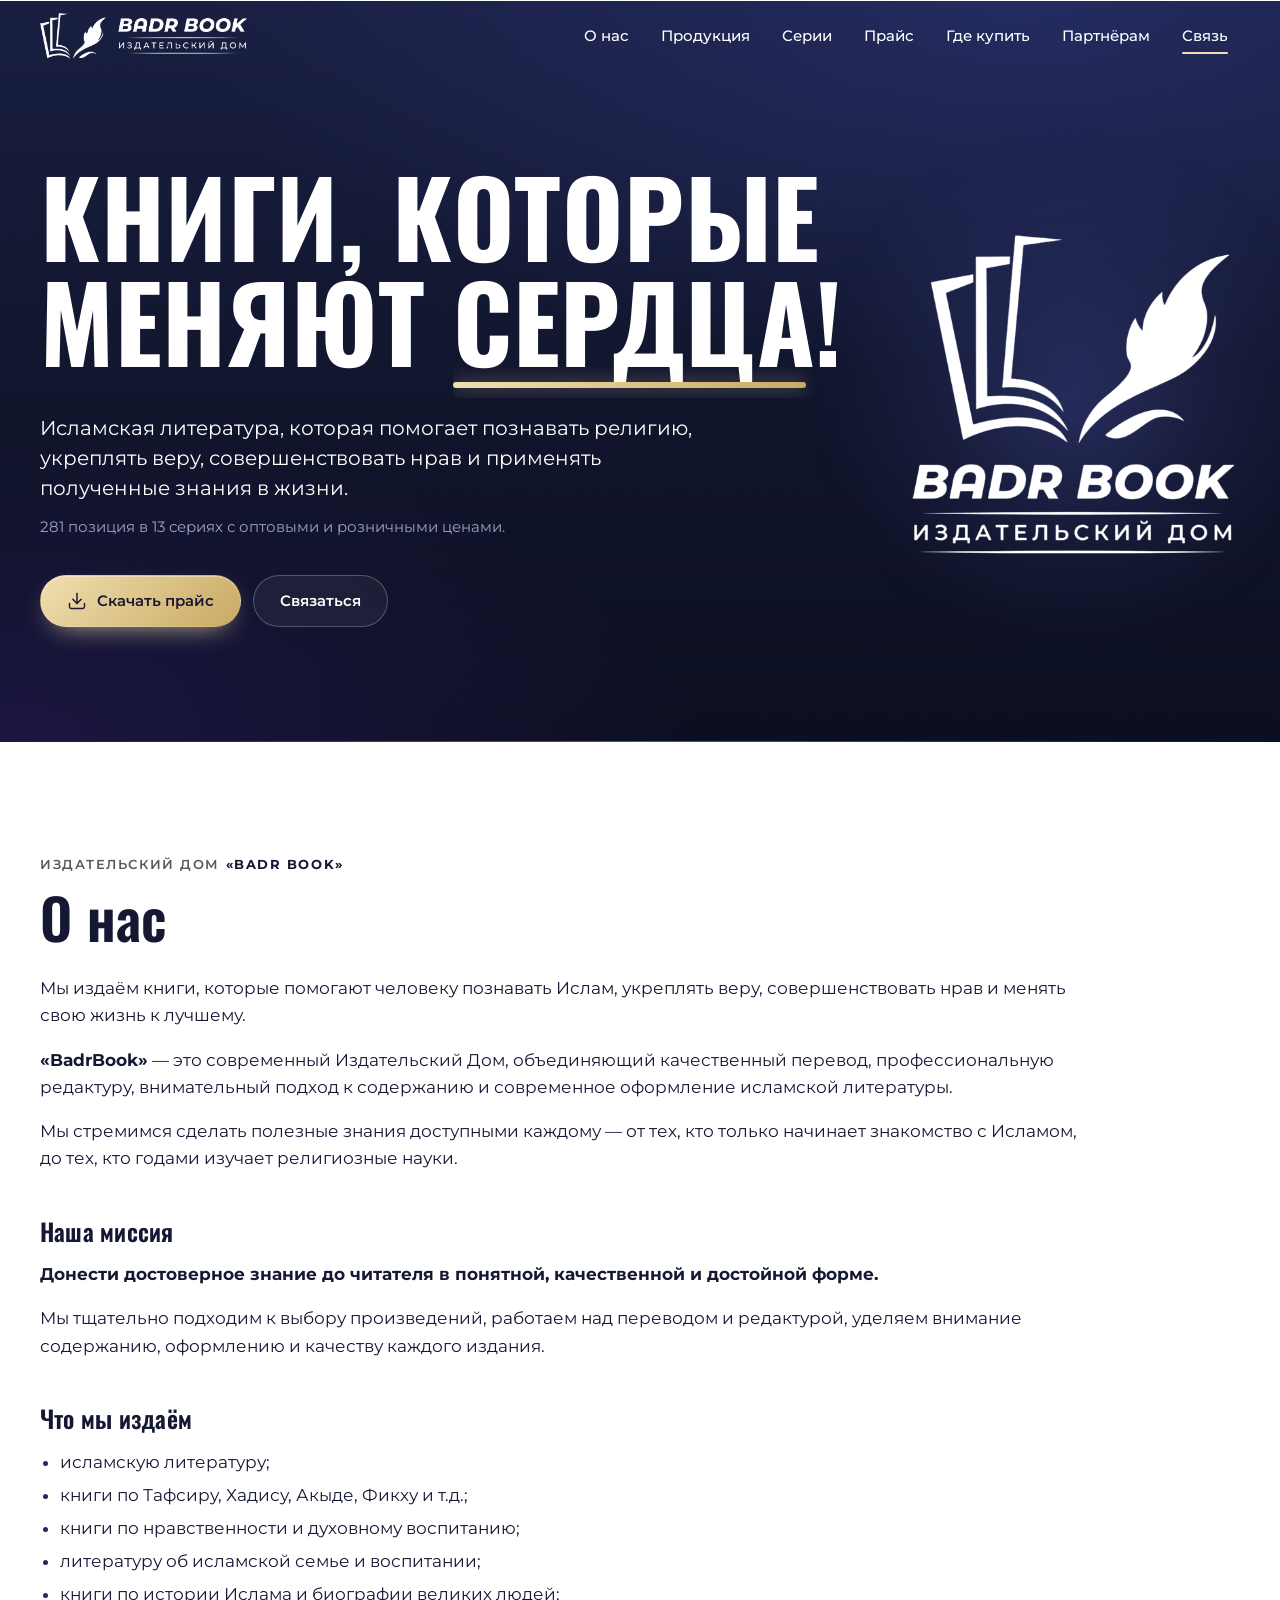
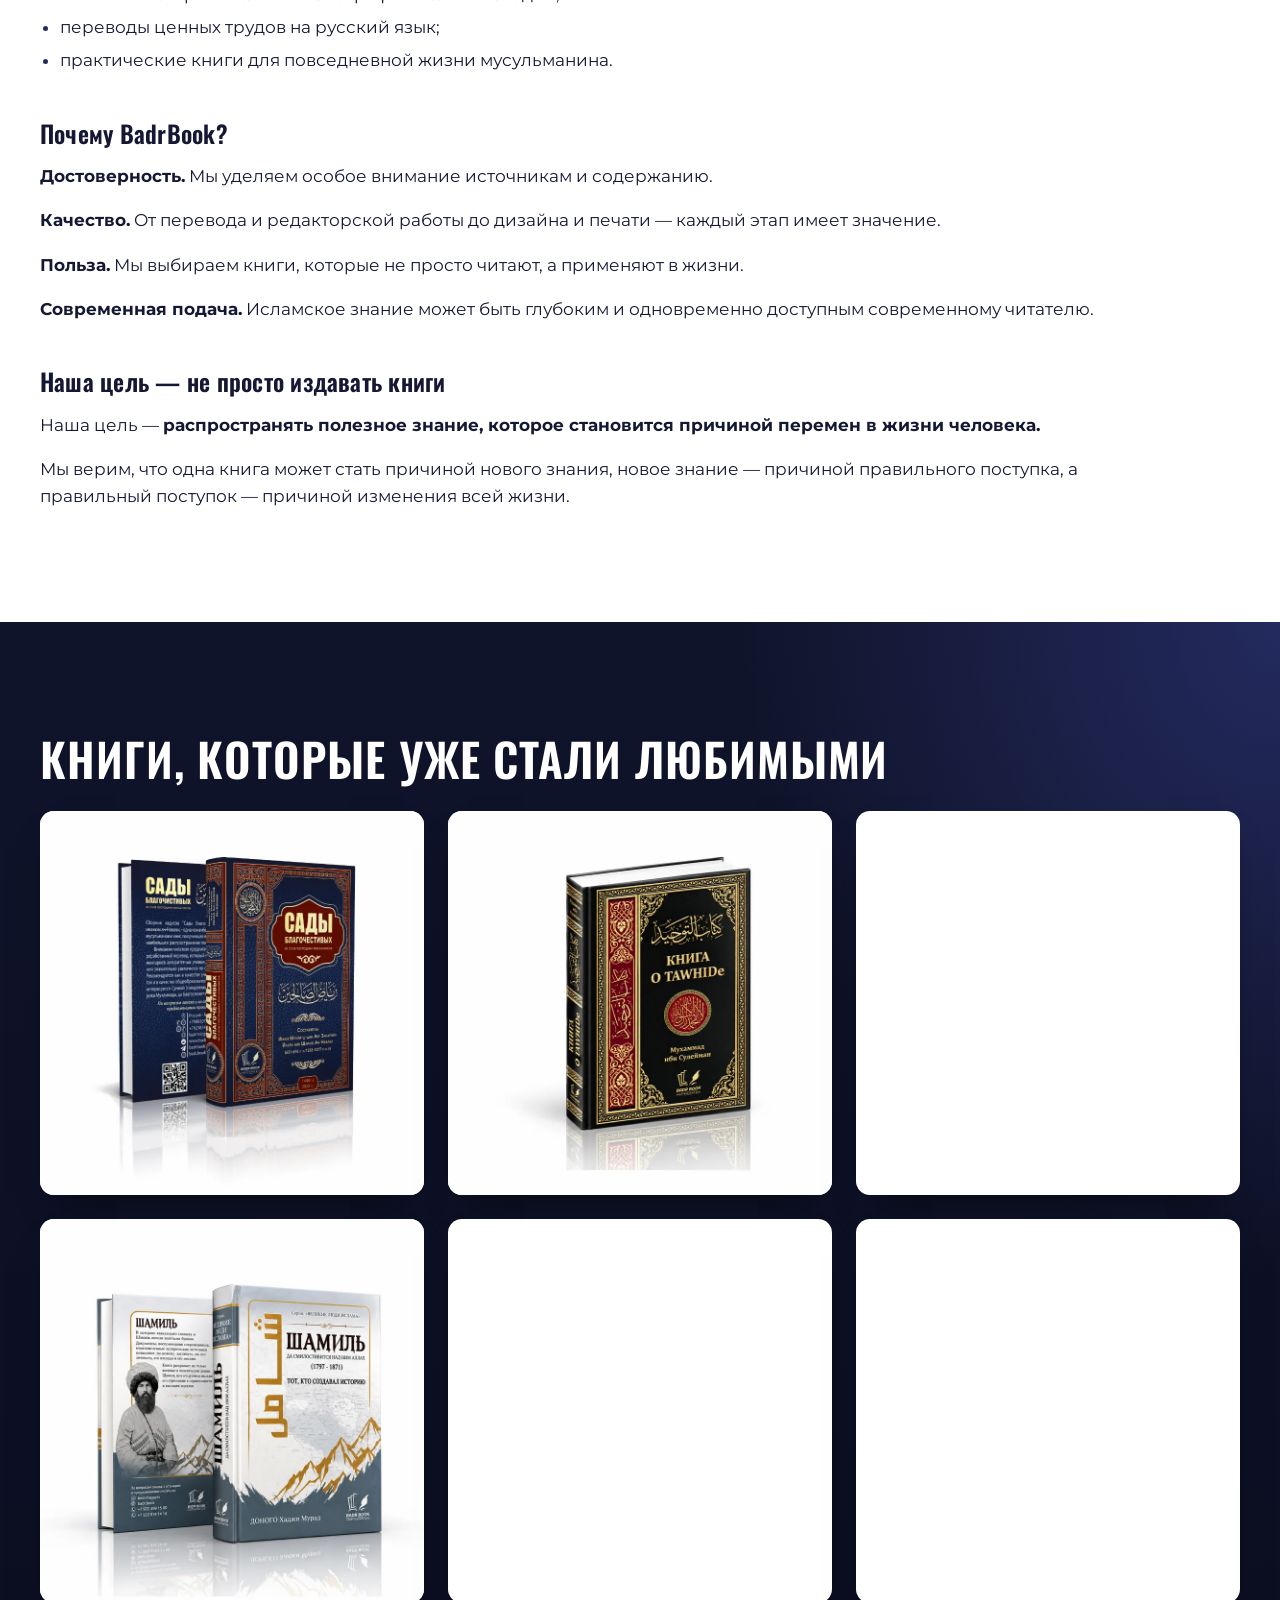
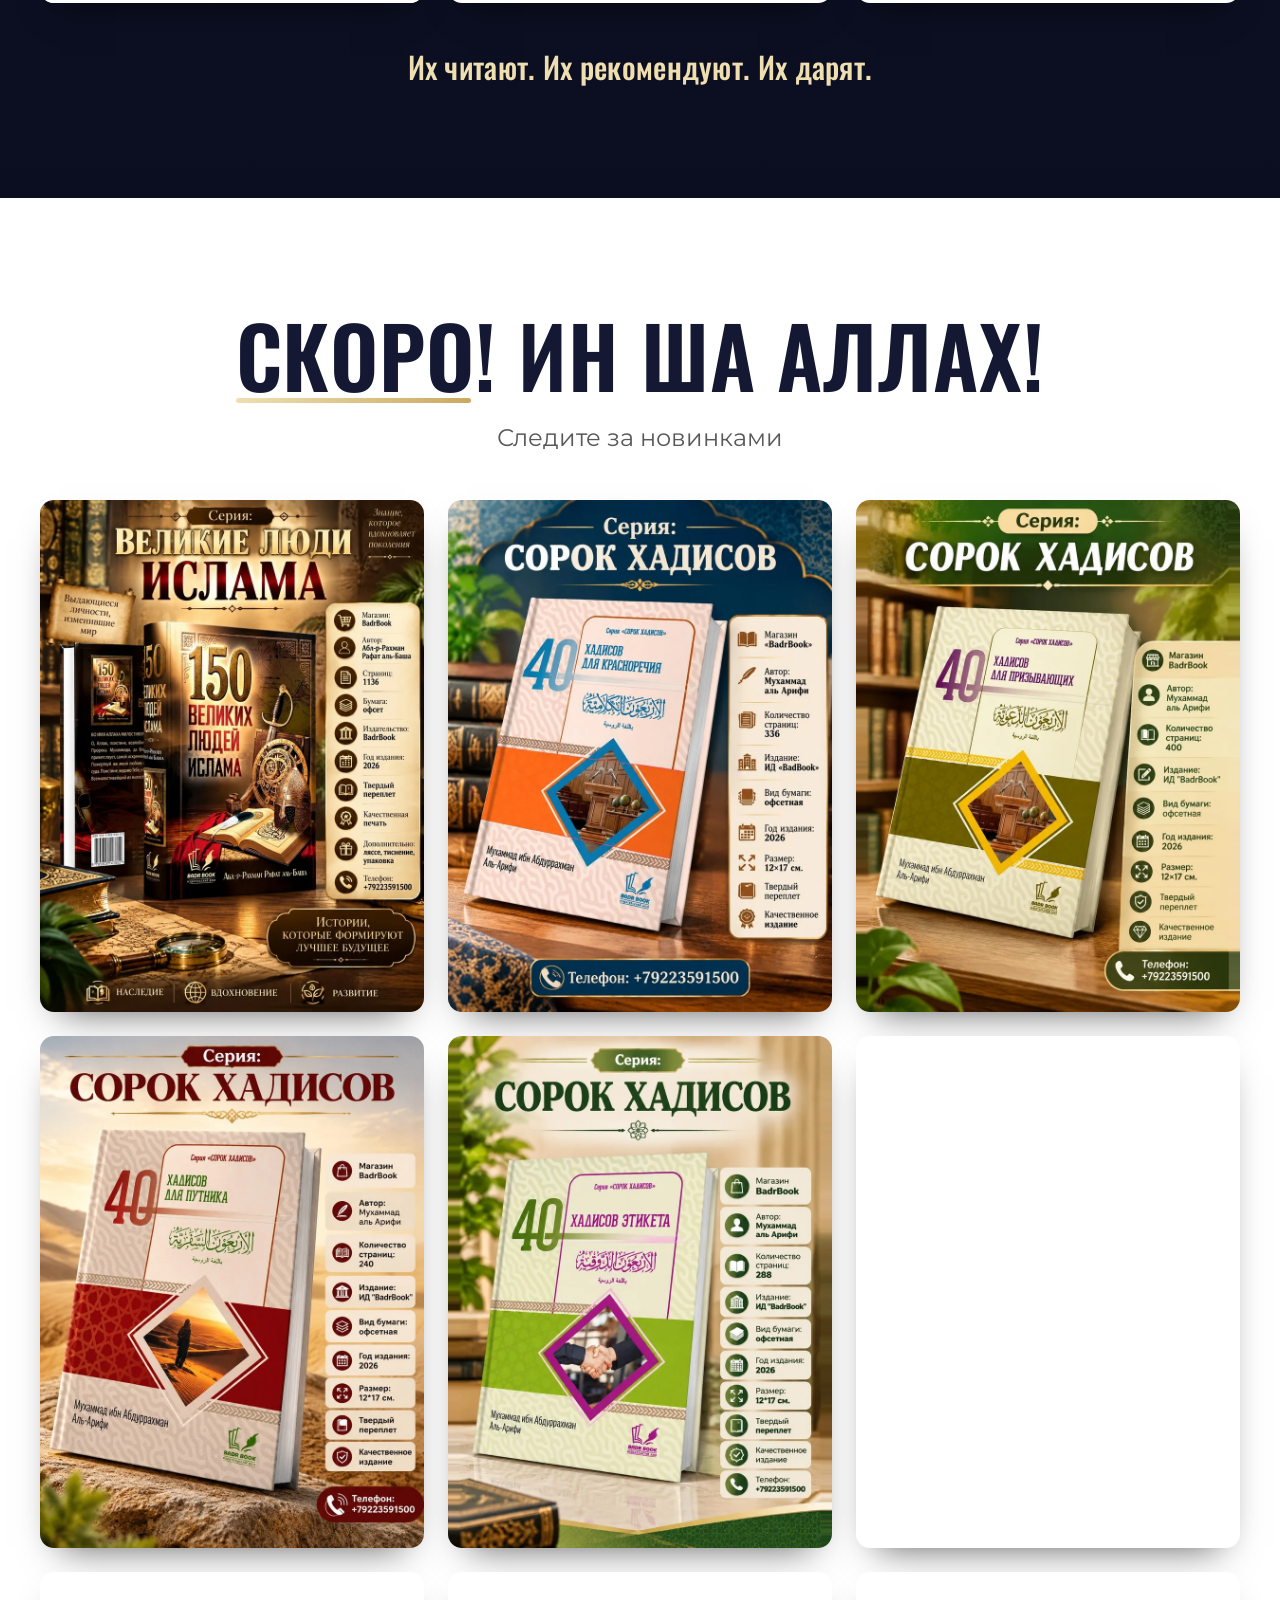
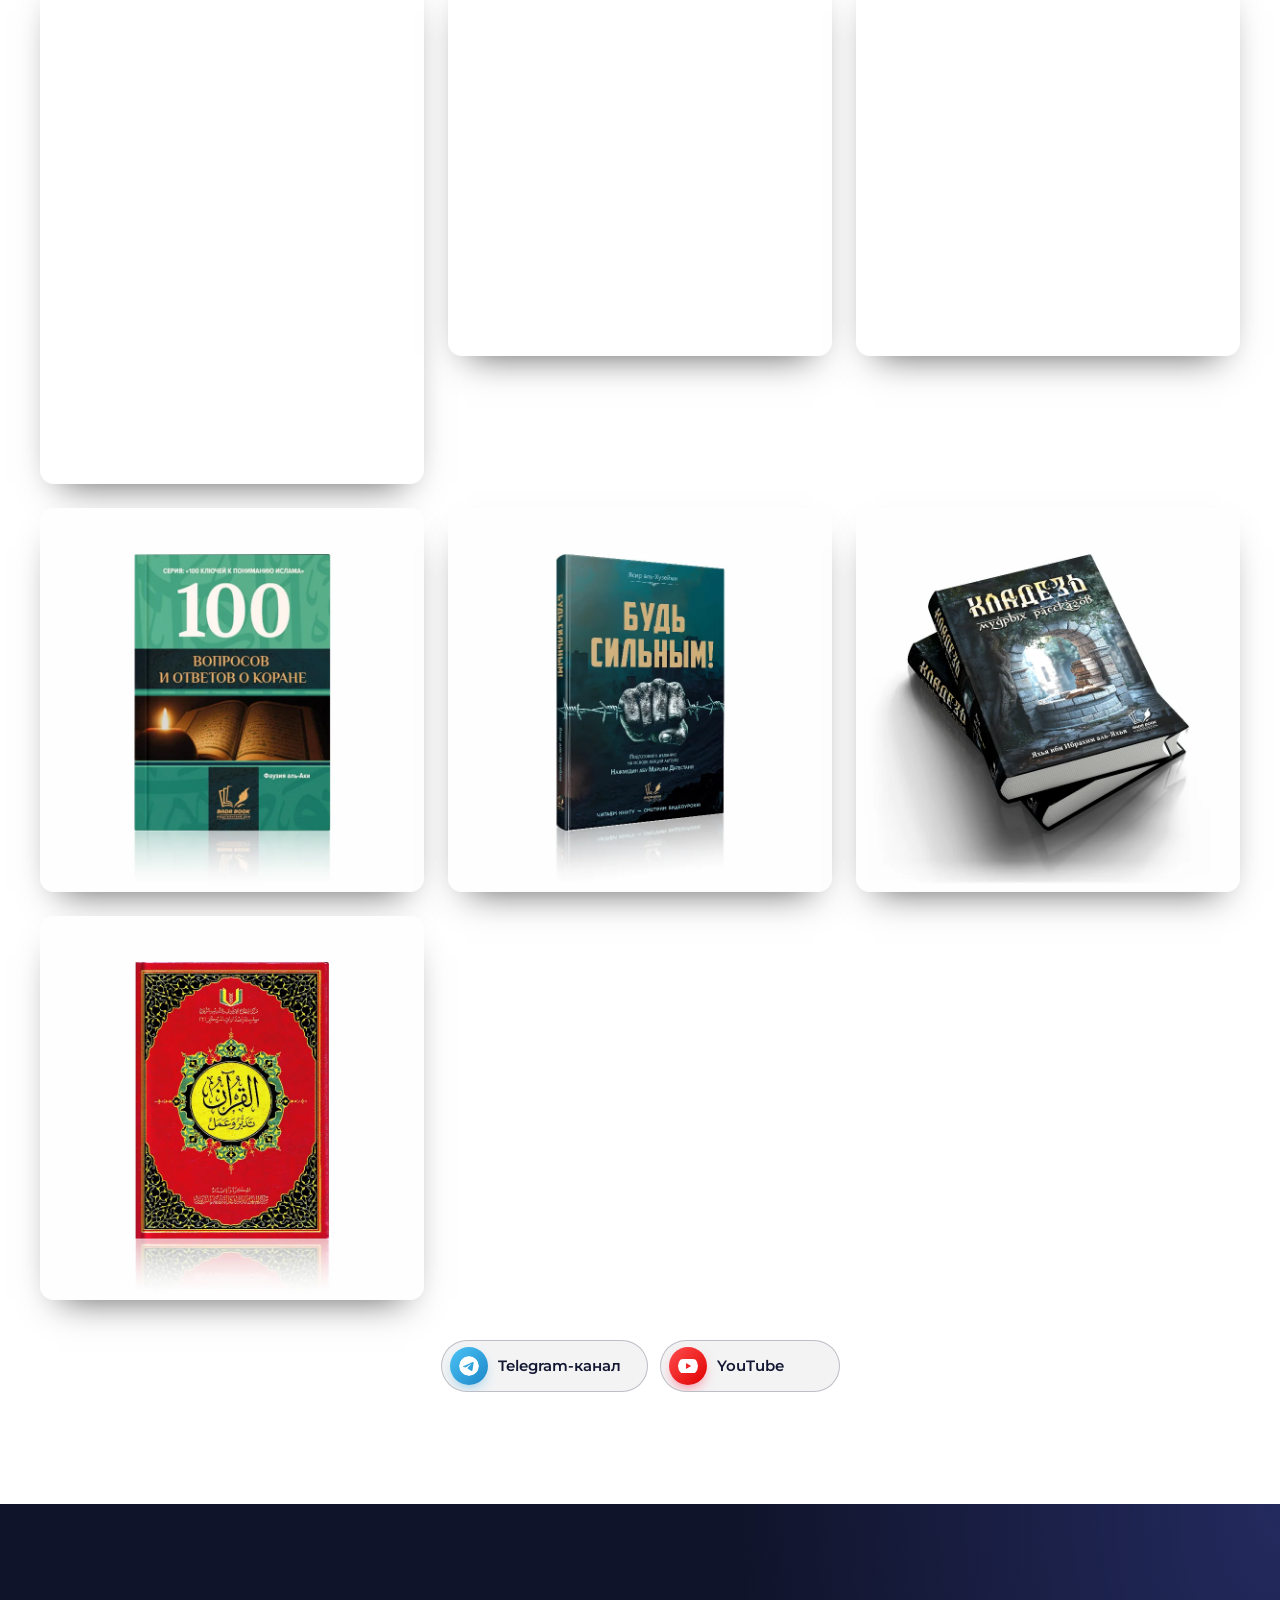
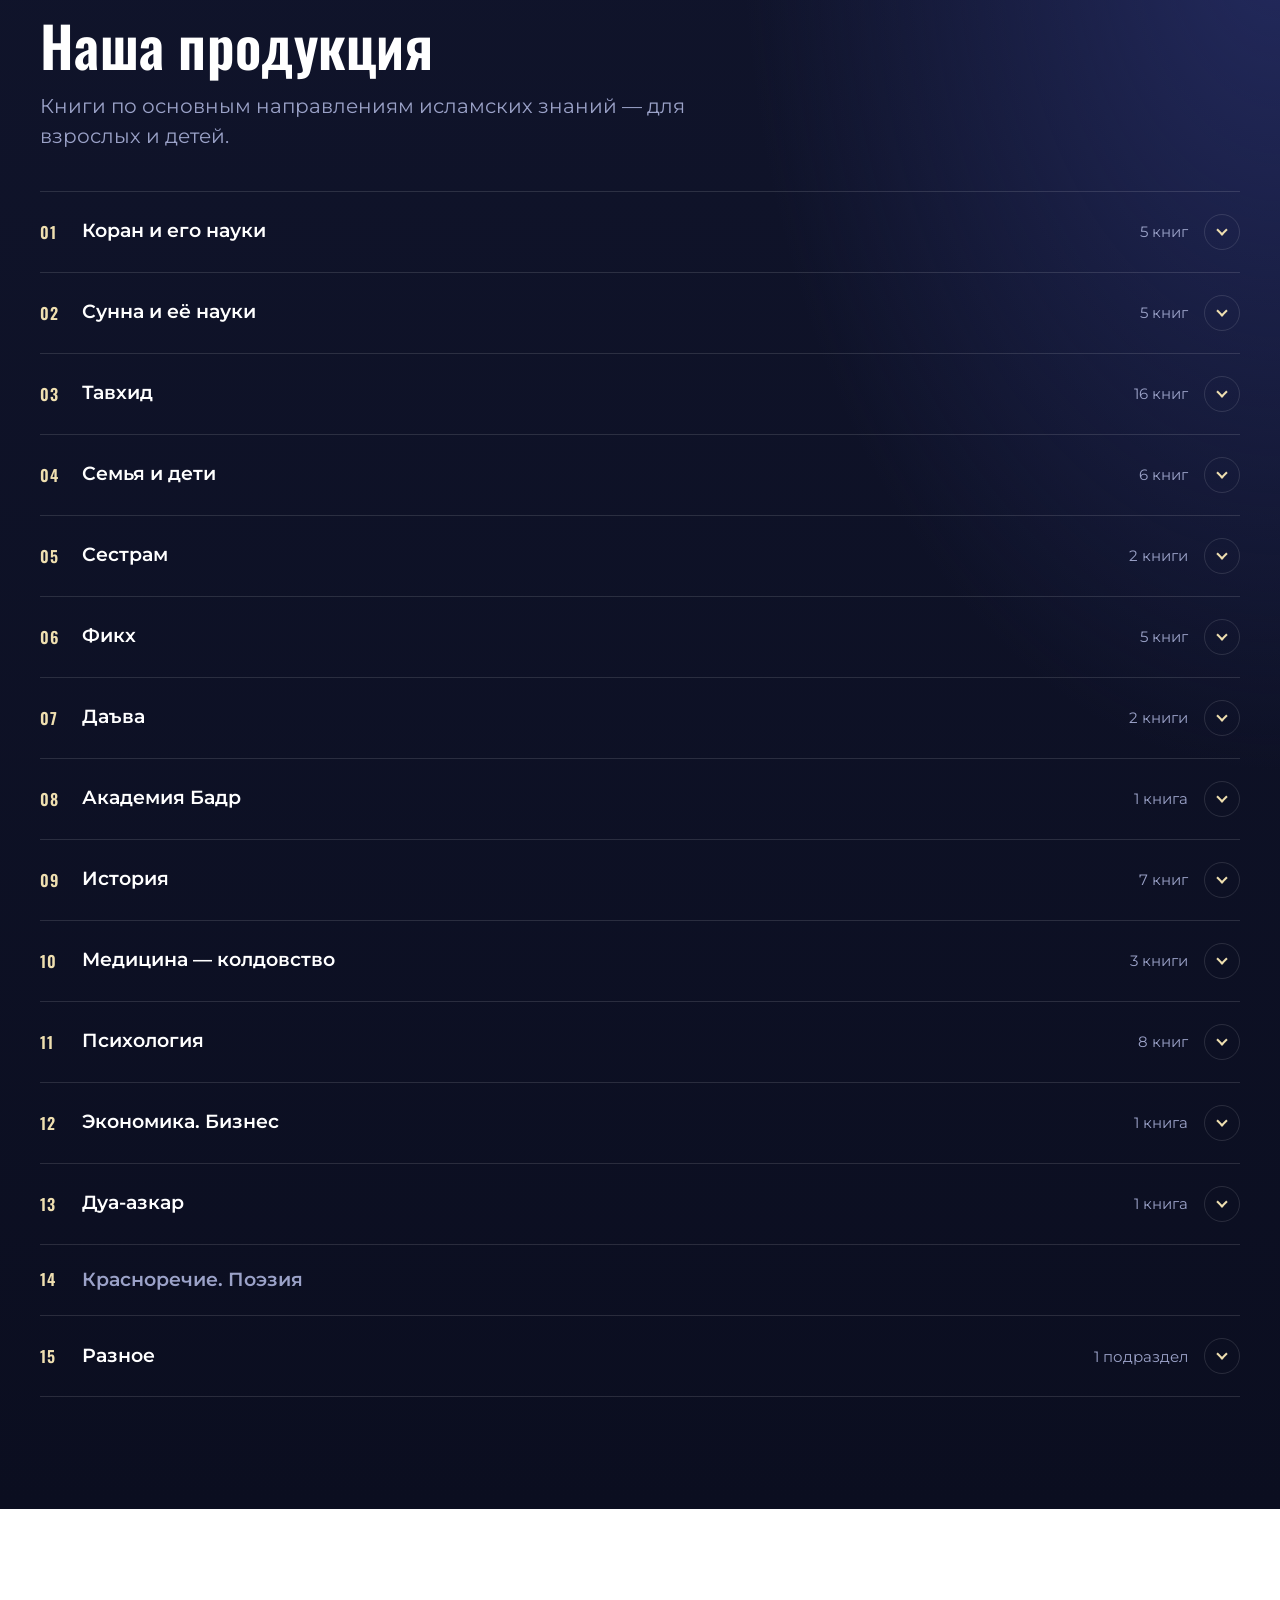
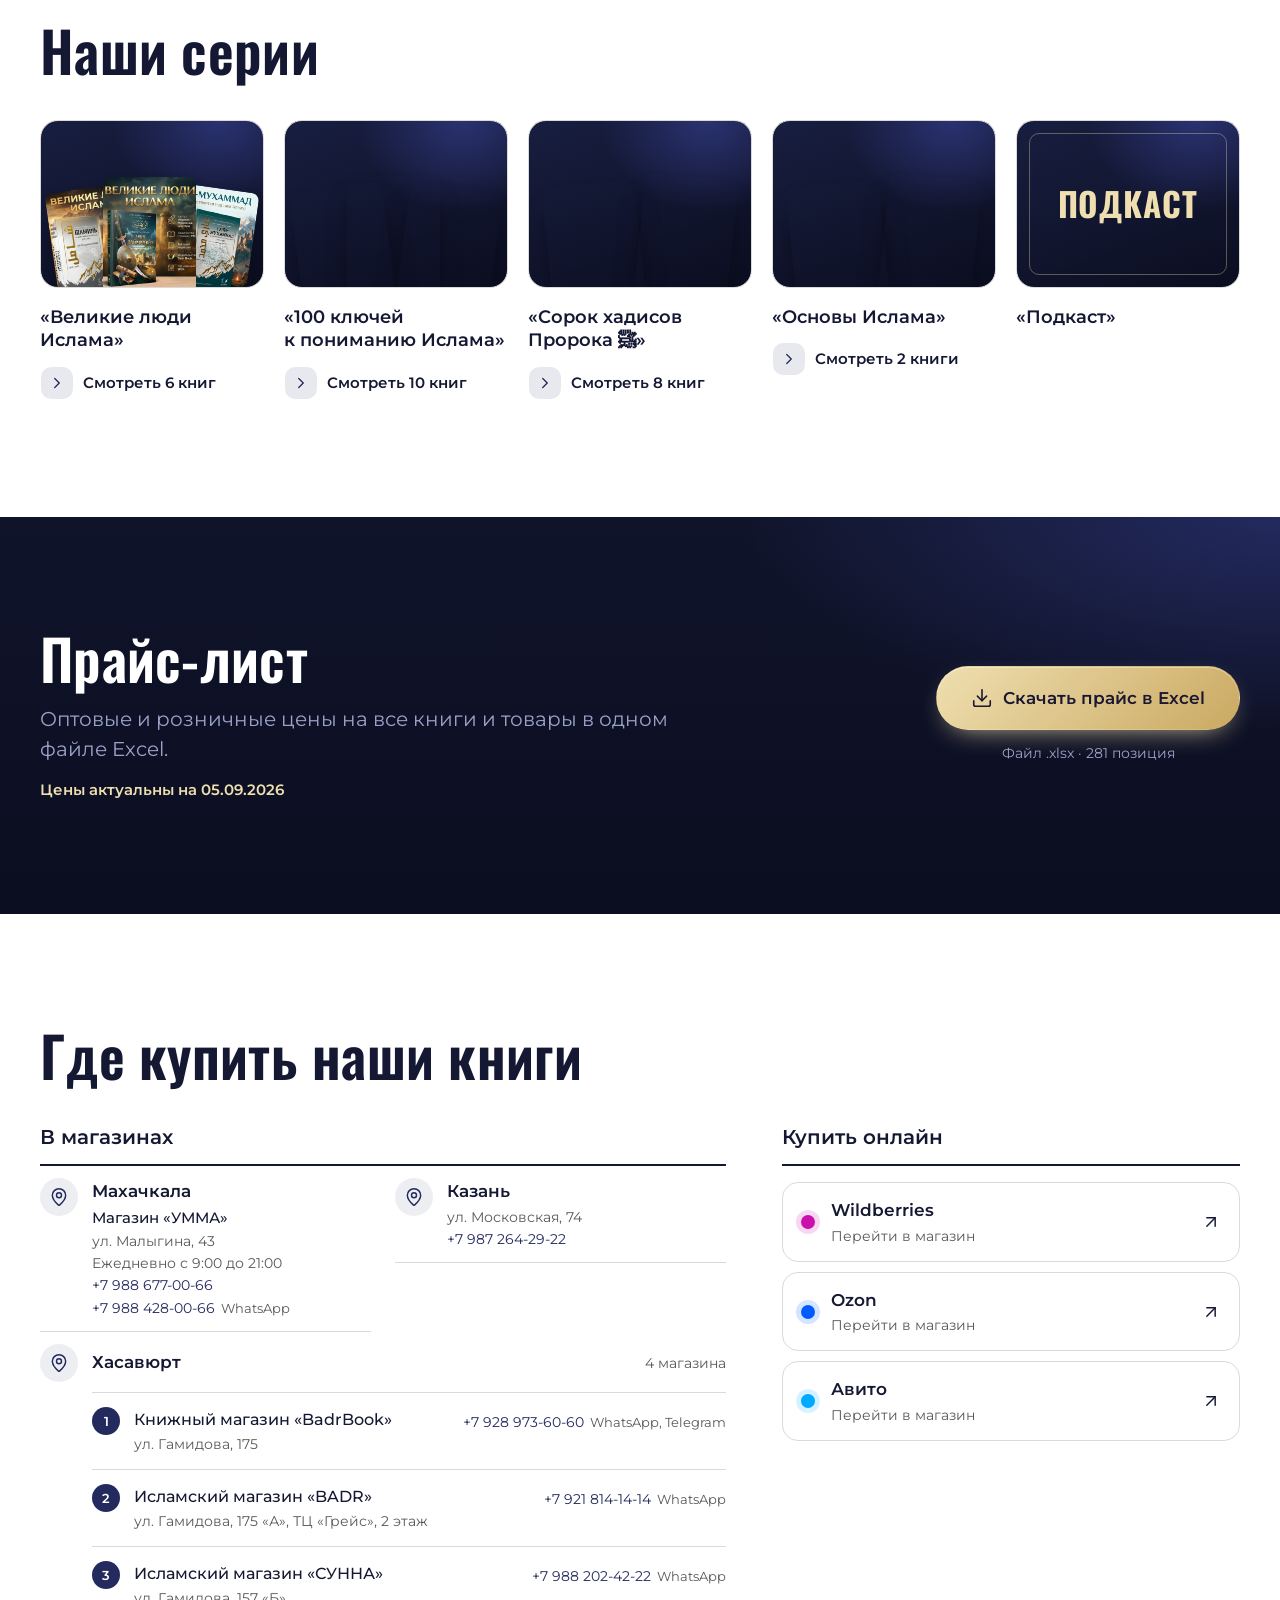
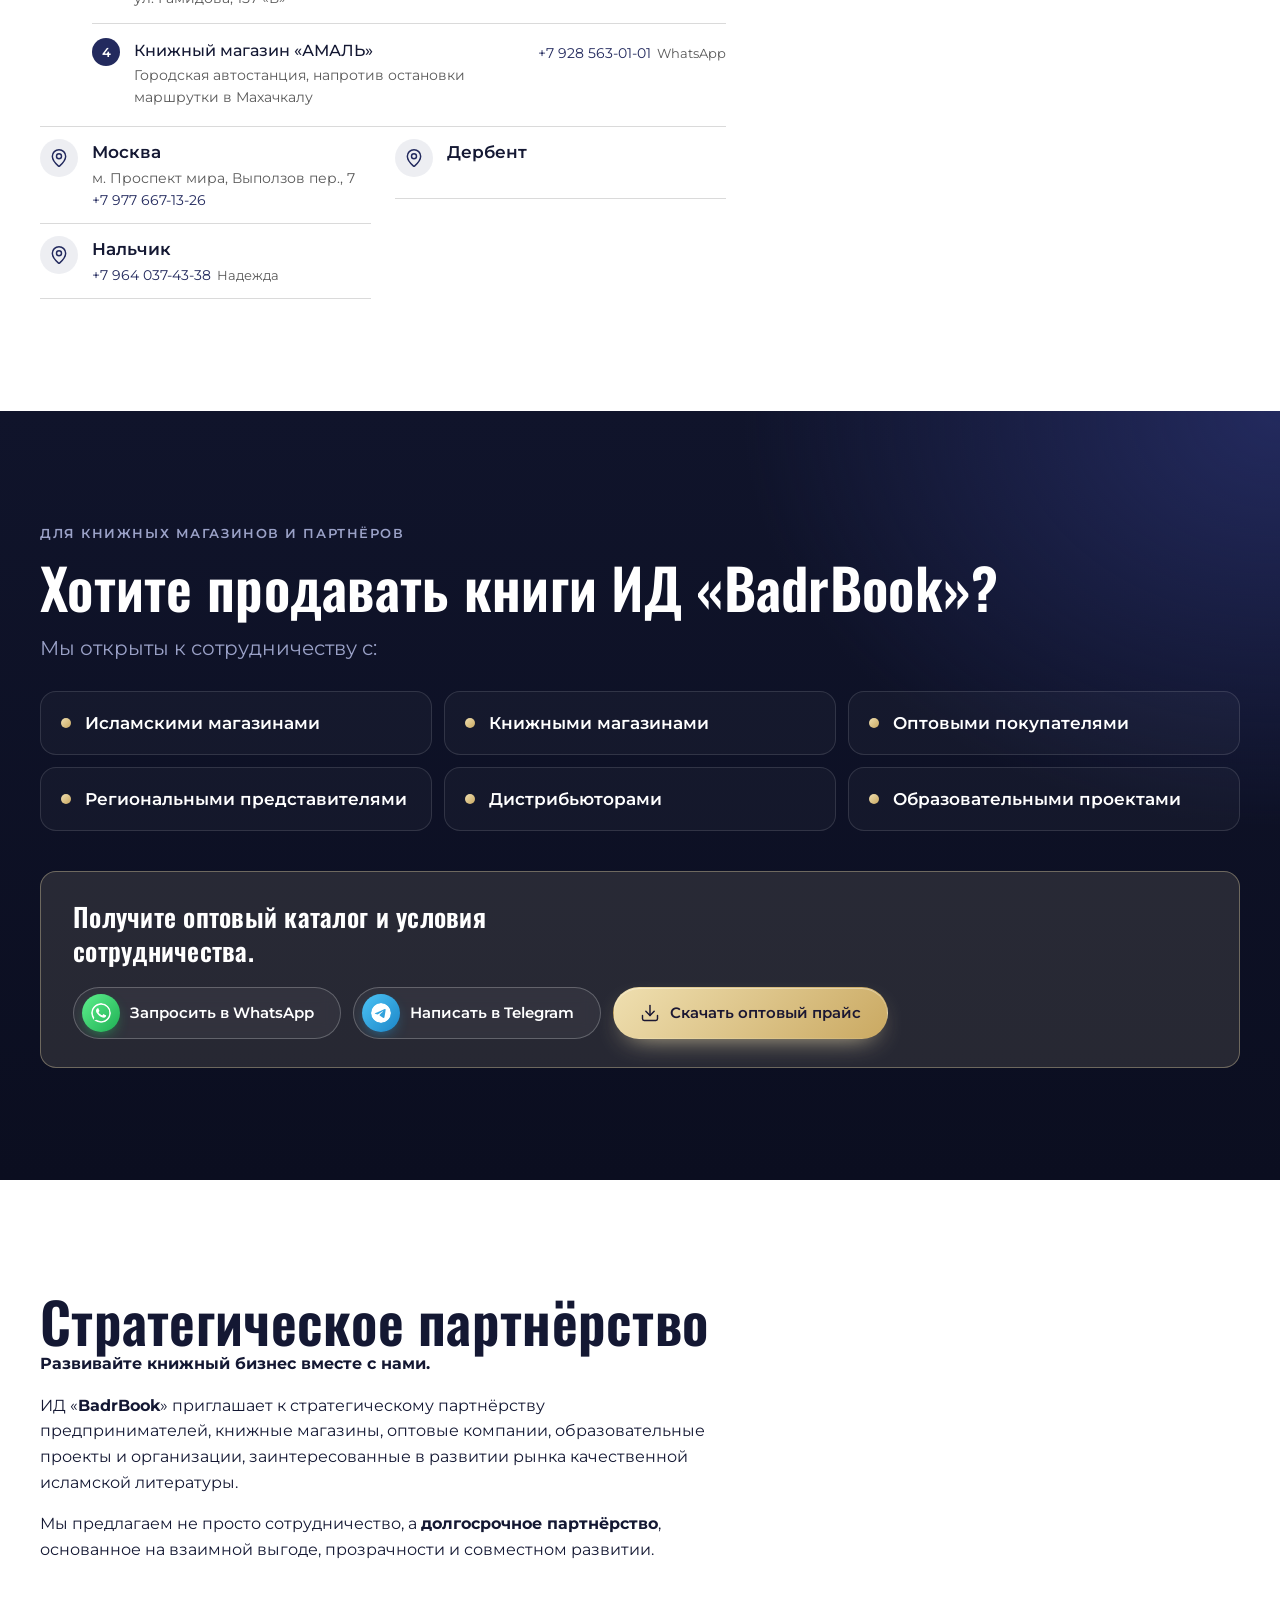
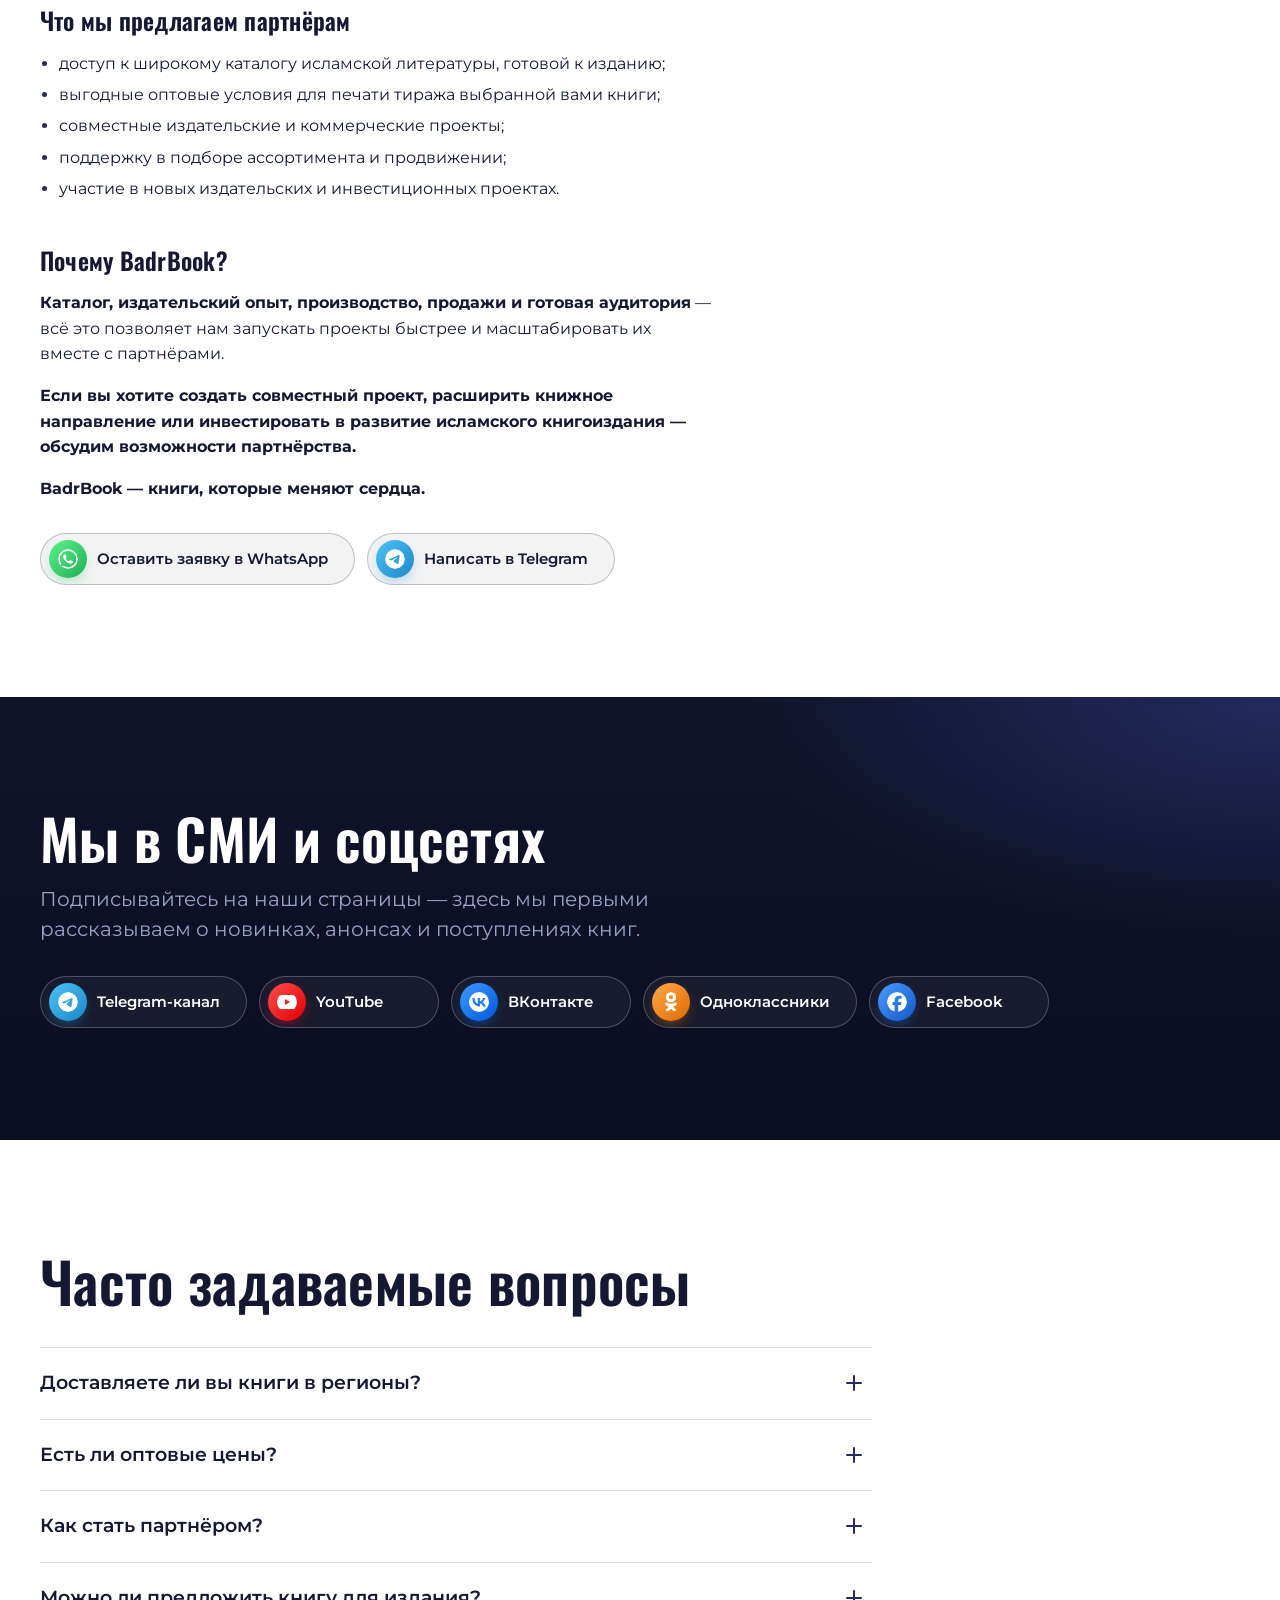
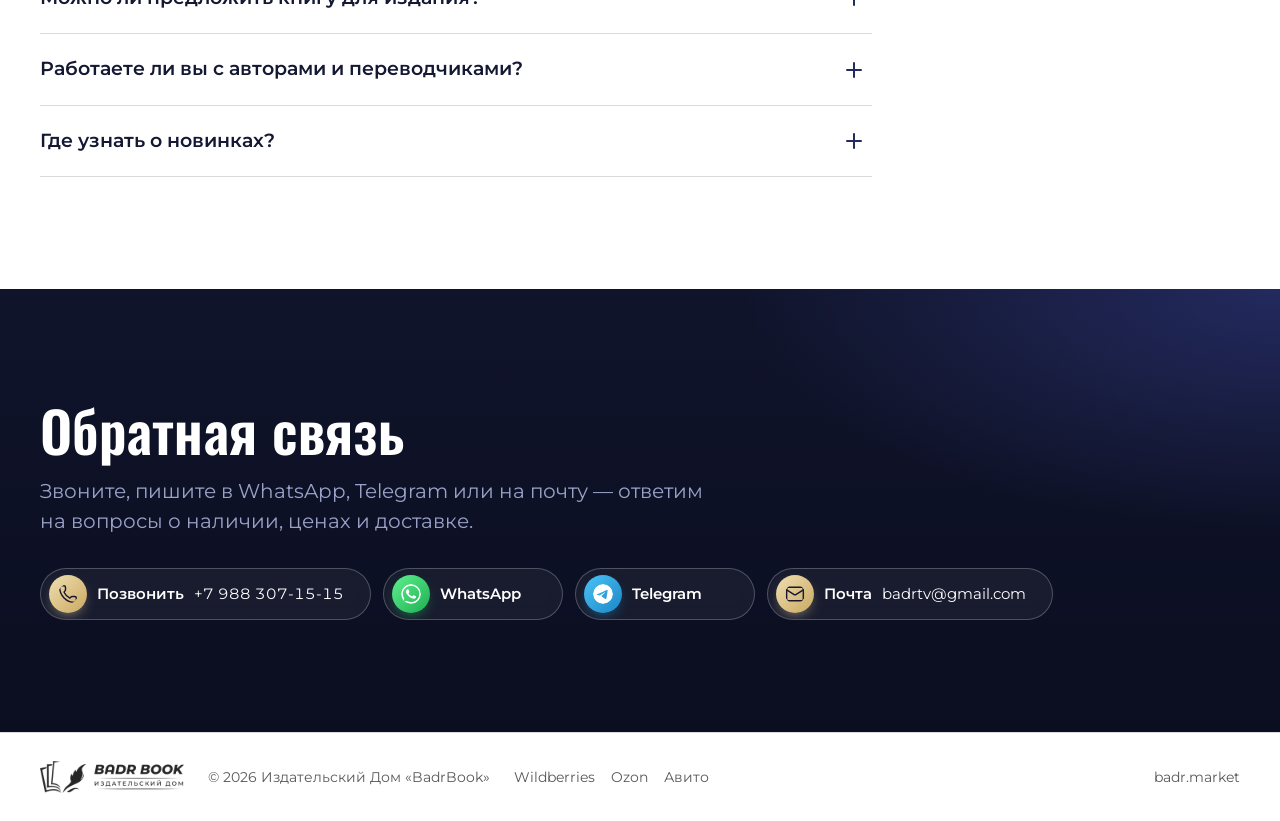
==== commit 70100af9: "deploy: 6f0ee3b9e566c6247a146474d1b7a8717118f676" ====
--- a/index.html
+++ b/index.html
@@ -25,7 +25,7 @@
   <link rel="preconnect" href="https://fonts.googleapis.com">
   <link rel="preconnect" href="https://fonts.gstatic.com" crossorigin>
   <link rel="stylesheet" href="https://fonts.googleapis.com/css2?family=Montserrat:wght@400;500;600;700&family=Oswald:wght@600;700&display=swap">
-  <link rel="stylesheet" href="css/style.css?v=93f4f9c7">
+  <link rel="stylesheet" href="css/style.css?v=6f0ee3b9">
   <script>document.documentElement.classList.add("js")</script>
 
   <script type="application/ld+json">
@@ -127,6 +127,7 @@
         <img data-series="great" src="assets/series/halid-ibn-al-valid.webp" alt="Великие люди Ислама: Меч Аллаха. Халид ибн аль-Валид" width="800" height="800">
         <img data-series="great" src="assets/series/aysha.webp" alt="Великие люди Ислама: Айша, Мать верующих" width="800" height="800">
         <img data-series="great" src="assets/series/gazi-muhammad.webp" alt="Великие люди Ислама: Гази-Мухаммад" width="700" height="900">
+        <img data-series="great" src="assets/series/150-velikih-lyudey-islama.webp" alt="150 великих людей Ислама" width="810" height="1080">
         <img data-series="keys" src="assets/series/100-dua-iz-korana-i-sunny.webp" alt="100 дуа из Корана и Сунны" width="720" height="894">
         <img data-series="keys" src="assets/series/100-resheniy-supruzheskih-problem.webp" alt="100 решений супружеских проблем" width="720" height="894">
         <img data-series="keys" src="assets/series/100-mudrostey-i-izrecheniy.webp" alt="100 мудростей и изречений" width="720" height="894">
@@ -138,6 +139,12 @@
         <img data-series="keys" src="assets/series/100-hadisov-pro-eto.webp" alt="100 хадисов про это…" width="720" height="894">
         <img data-series="keys" src="assets/series/100-motivaciy-dlya-uspeha.webp" alt="100 мотиваций для успеха" width="700" height="900">
         <img data-series="hadith40" src="assets/series/40-hadisov-kasayushchihsya-mecheti.webp" alt="40 хадисов, касающихся мечети" width="720" height="960">
+        <img data-series="hadith40" src="assets/series/40-hadisov-dlya-krasnorechiya.webp" alt="40 хадисов для красноречия" width="810" height="1080">
+        <img data-series="hadith40" src="assets/series/40-hadisov-dlya-prizyvayushchih.webp" alt="40 хадисов для призывающих" width="810" height="1080">
+        <img data-series="hadith40" src="assets/series/40-hadisov-dlya-putnika.webp" alt="40 хадисов для путника" width="810" height="1080">
+        <img data-series="hadith40" src="assets/series/40-hadisov-etiketa.webp" alt="40 хадисов этикета" width="810" height="1080">
+        <img data-series="hadith40" src="assets/series/40-hadisov-o-sne.webp" alt="40 хадисов о сне" width="810" height="1080">
+        <img data-series="hadith40" src="assets/series/40-hadisov-an-navavi-ibn-dakik.webp" alt="40 хадисов ан-Навави с комментариями Ибн Дакик" width="810" height="1080">
         <img data-series="hadith40" src="assets/books/40-hadisov-iz-dvuh-slov.webp" alt="40 хадисов из двух слов" width="800" height="800">
         <img data-series="basics" src="assets/series/sady-blagochestivyh.webp" alt="Сады благочестивых" width="720" height="894">
         <img data-series="basics" src="assets/series/fetvy-po-stolpam-islama.webp" alt="Фетвы по столпам Ислама" width="700" height="900">
@@ -165,6 +172,13 @@
       <h2 class="soon-title" id="soon-title" data-reveal><span class="soon-mark">Скоро!</span> Ин&nbsp;ша Аллах!</h2>
       <p class="lead" data-reveal>Следите за&nbsp;новинками</p>
       <ul class="books-grid soon-grid" aria-label="Скоро выйдут" data-reveal>
+        <li><button type="button" class="book is-poster"><img src="assets/series/150-velikih-lyudey-islama.webp" alt="150 великих людей Ислама" width="810" height="1080" loading="lazy" decoding="async"></button></li>
+        <li><button type="button" class="book is-poster"><img src="assets/series/40-hadisov-dlya-krasnorechiya.webp" alt="40 хадисов для красноречия" width="810" height="1080" loading="lazy" decoding="async"></button></li>
+        <li><button type="button" class="book is-poster"><img src="assets/series/40-hadisov-dlya-prizyvayushchih.webp" alt="40 хадисов для призывающих" width="810" height="1080" loading="lazy" decoding="async"></button></li>
+        <li><button type="button" class="book is-poster"><img src="assets/series/40-hadisov-dlya-putnika.webp" alt="40 хадисов для путника" width="810" height="1080" loading="lazy" decoding="async"></button></li>
+        <li><button type="button" class="book is-poster"><img src="assets/series/40-hadisov-etiketa.webp" alt="40 хадисов этикета" width="810" height="1080" loading="lazy" decoding="async"></button></li>
+        <li><button type="button" class="book is-poster"><img src="assets/series/40-hadisov-o-sne.webp" alt="40 хадисов о сне" width="810" height="1080" loading="lazy" decoding="async"></button></li>
+        <li><button type="button" class="book is-poster"><img src="assets/series/40-hadisov-an-navavi-ibn-dakik.webp" alt="40 хадисов ан-Навави с комментариями Ибн Дакик" width="810" height="1080" loading="lazy" decoding="async"></button></li>
         <li><button type="button" class="book"><img src="assets/soon/100-sovetov-dlya-semi.webp" alt="100 советов для семьи" width="800" height="800" loading="lazy" decoding="async"></button></li>
         <li><button type="button" class="book"><img src="assets/soon/100-putey-k-lyubvi-allaha.webp" alt="100 путей к любви Аллаха и Его Пророка ﷺ" width="800" height="800" loading="lazy" decoding="async"></button></li>
         <li><button type="button" class="book"><img src="assets/soon/100-voprosov-i-otvetov-o-korane.webp" alt="100 вопросов и ответов о Коране" width="800" height="800" loading="lazy" decoding="async"></button></li>
@@ -574,8 +588,8 @@
   <svg class="i" aria-hidden="true"><use href="#i-arrow-up"/></svg>
 </button>
 
-<script src="js/config.js?v=93f4f9c7"></script>
-<script src="data/prices.js?v=93f4f9c7"></script>
-<script src="js/app.js?v=93f4f9c7"></script>
+<script src="js/config.js?v=6f0ee3b9"></script>
+<script src="data/prices.js?v=6f0ee3b9"></script>
+<script src="js/app.js?v=6f0ee3b9"></script>
 </body>
 </html>
--- a/css/style.css
+++ b/css/style.css
@@ -688,6 +688,8 @@
 .soon .lead { margin: 22px auto 0; color: var(--soft); font-size: clamp(19px, 2vw, 24px); }
 .soon .contact-row { justify-content: center; }
 .soon-grid { margin: clamp(28px, 4vw, 44px) 0 clamp(28px, 4vw, 40px); }
+/* Promo posters keep their tall shape instead of the square cover crop */
+.soon-grid .book.is-poster { aspect-ratio: 3 / 4; }
 
 /* Products: the subjects the house publishes in */
 
